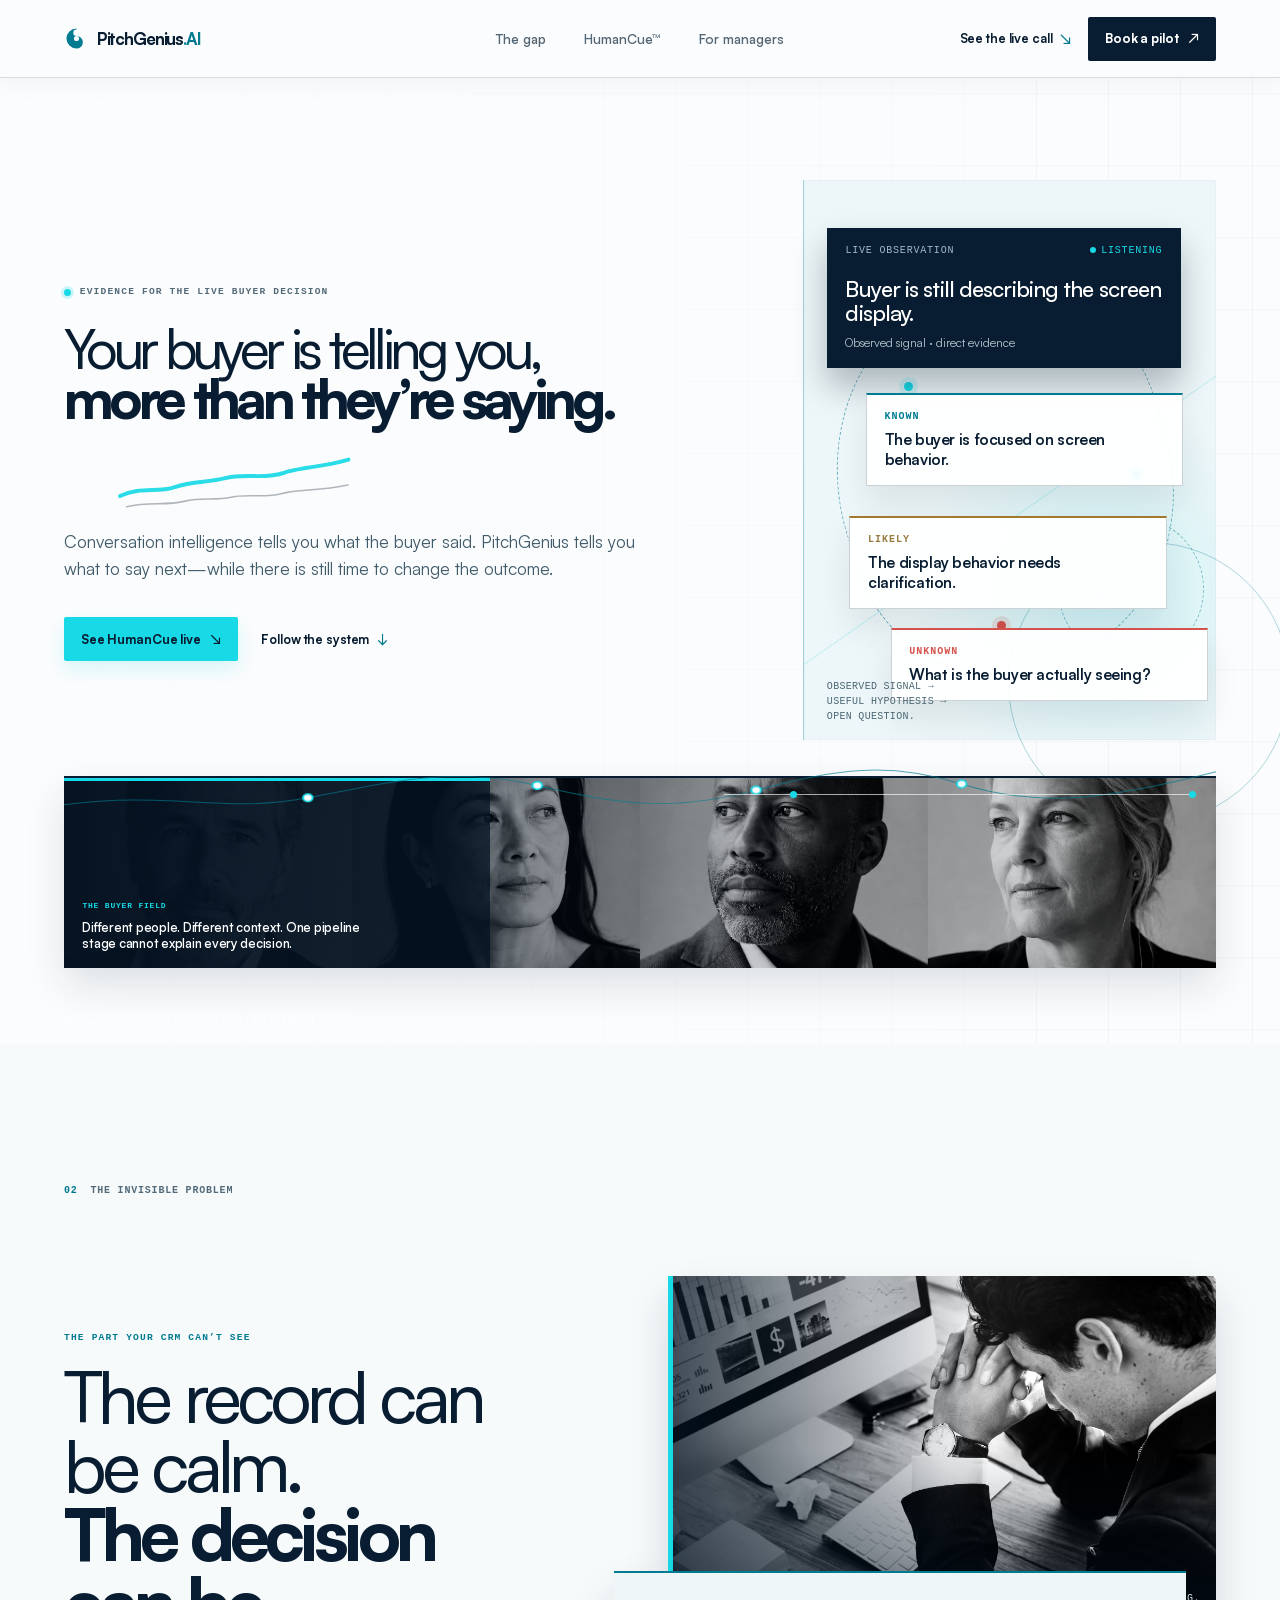
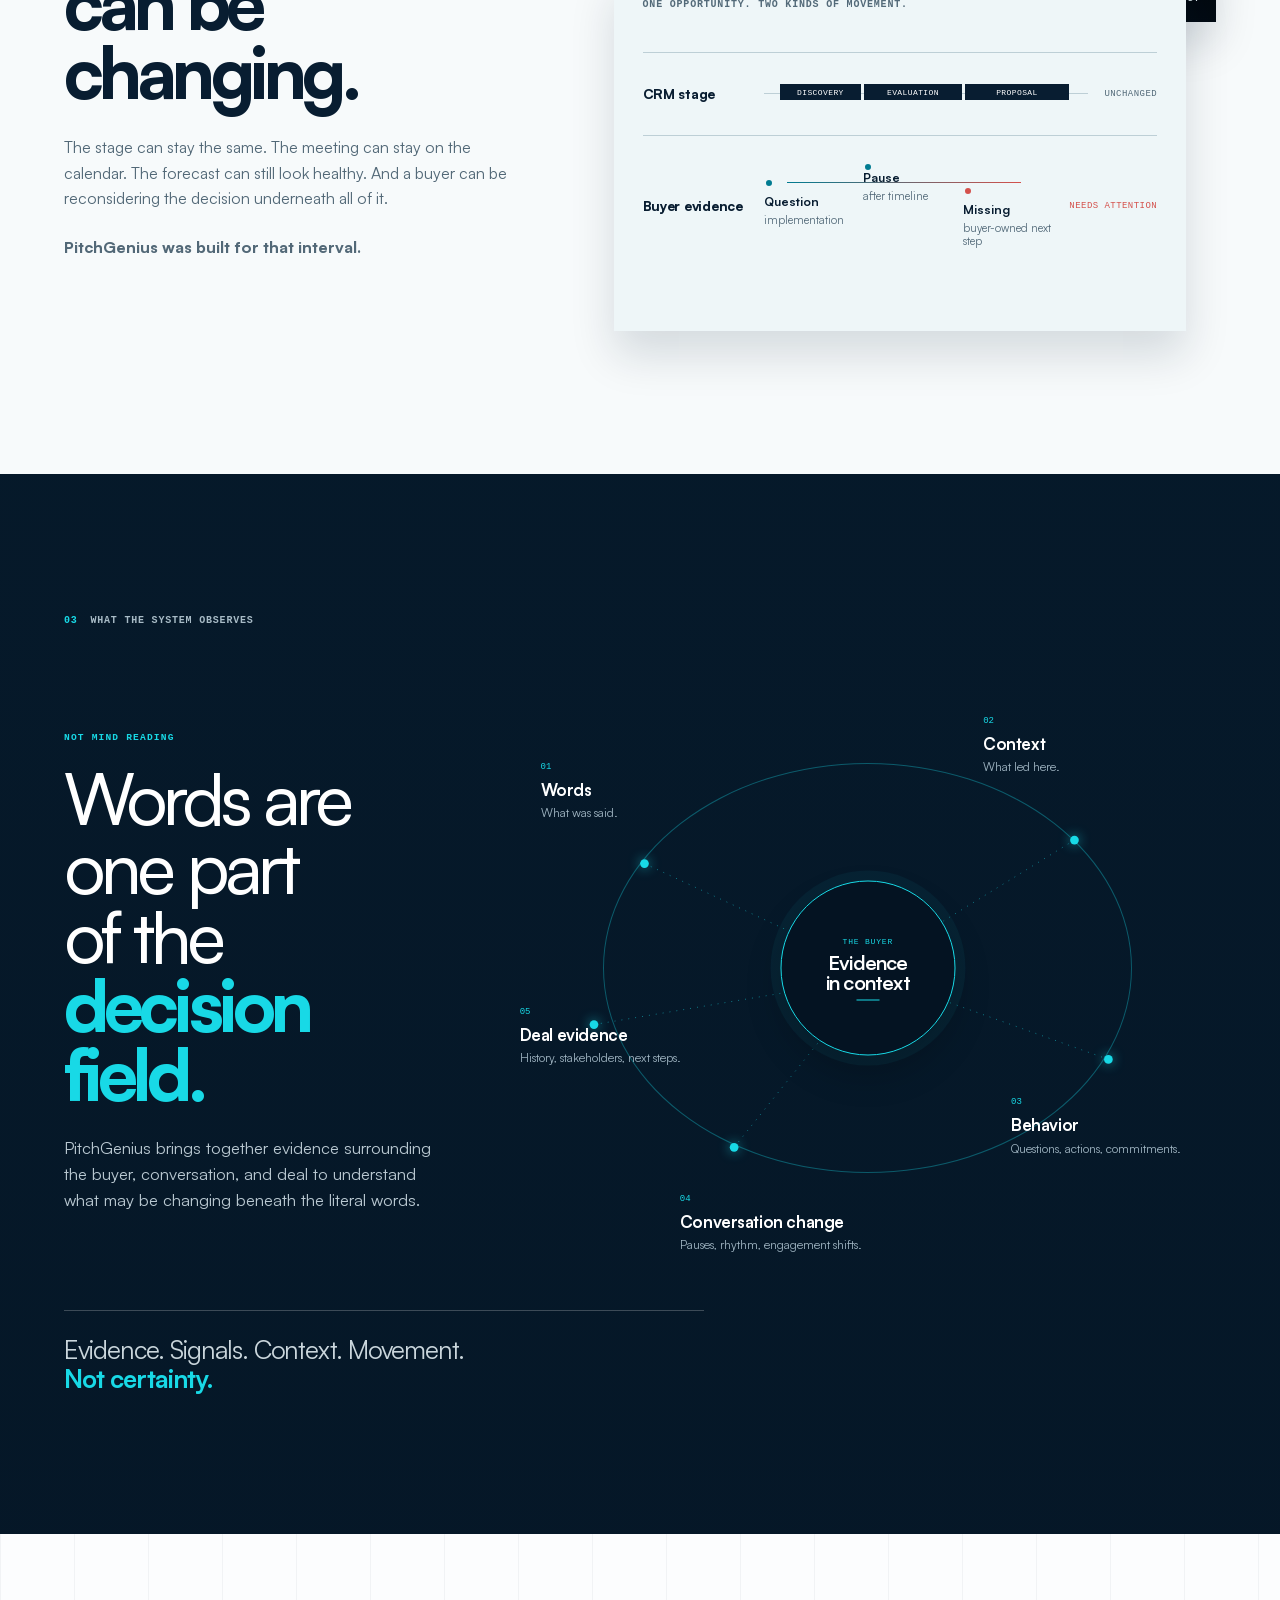
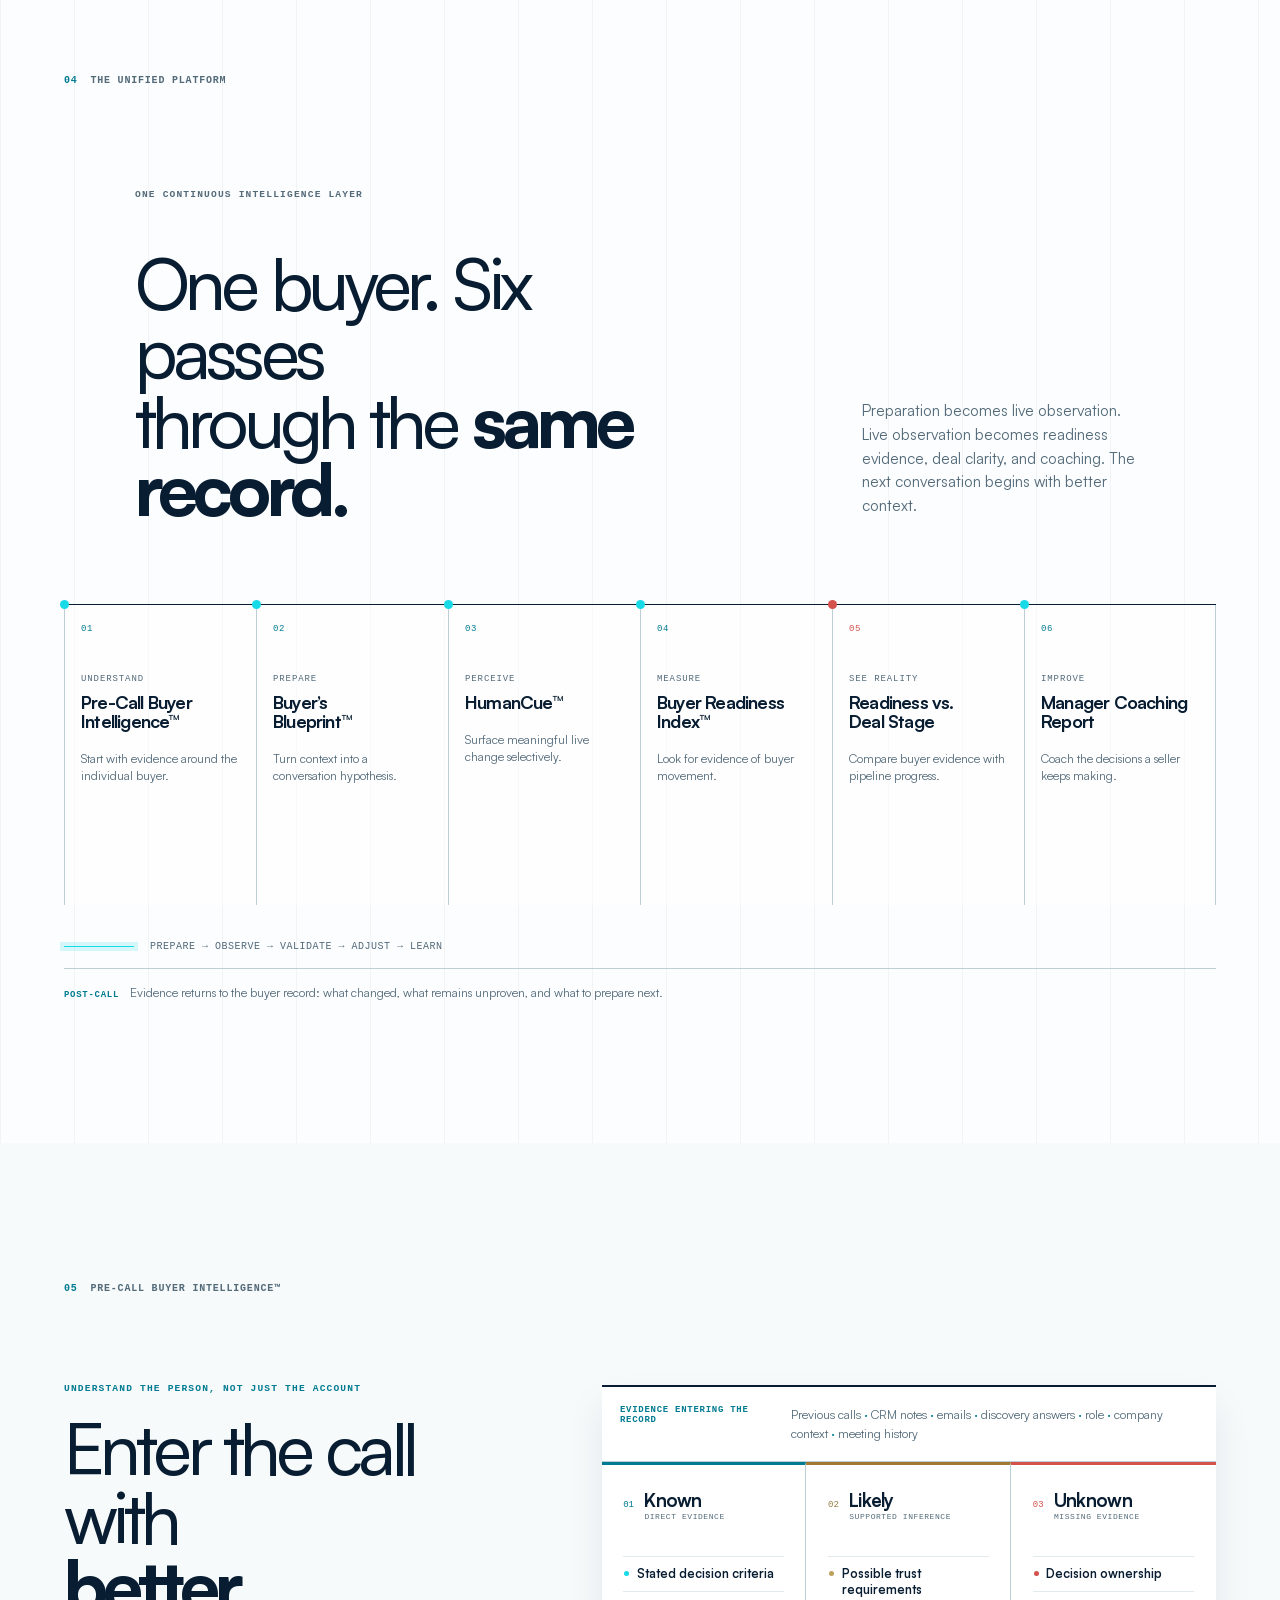
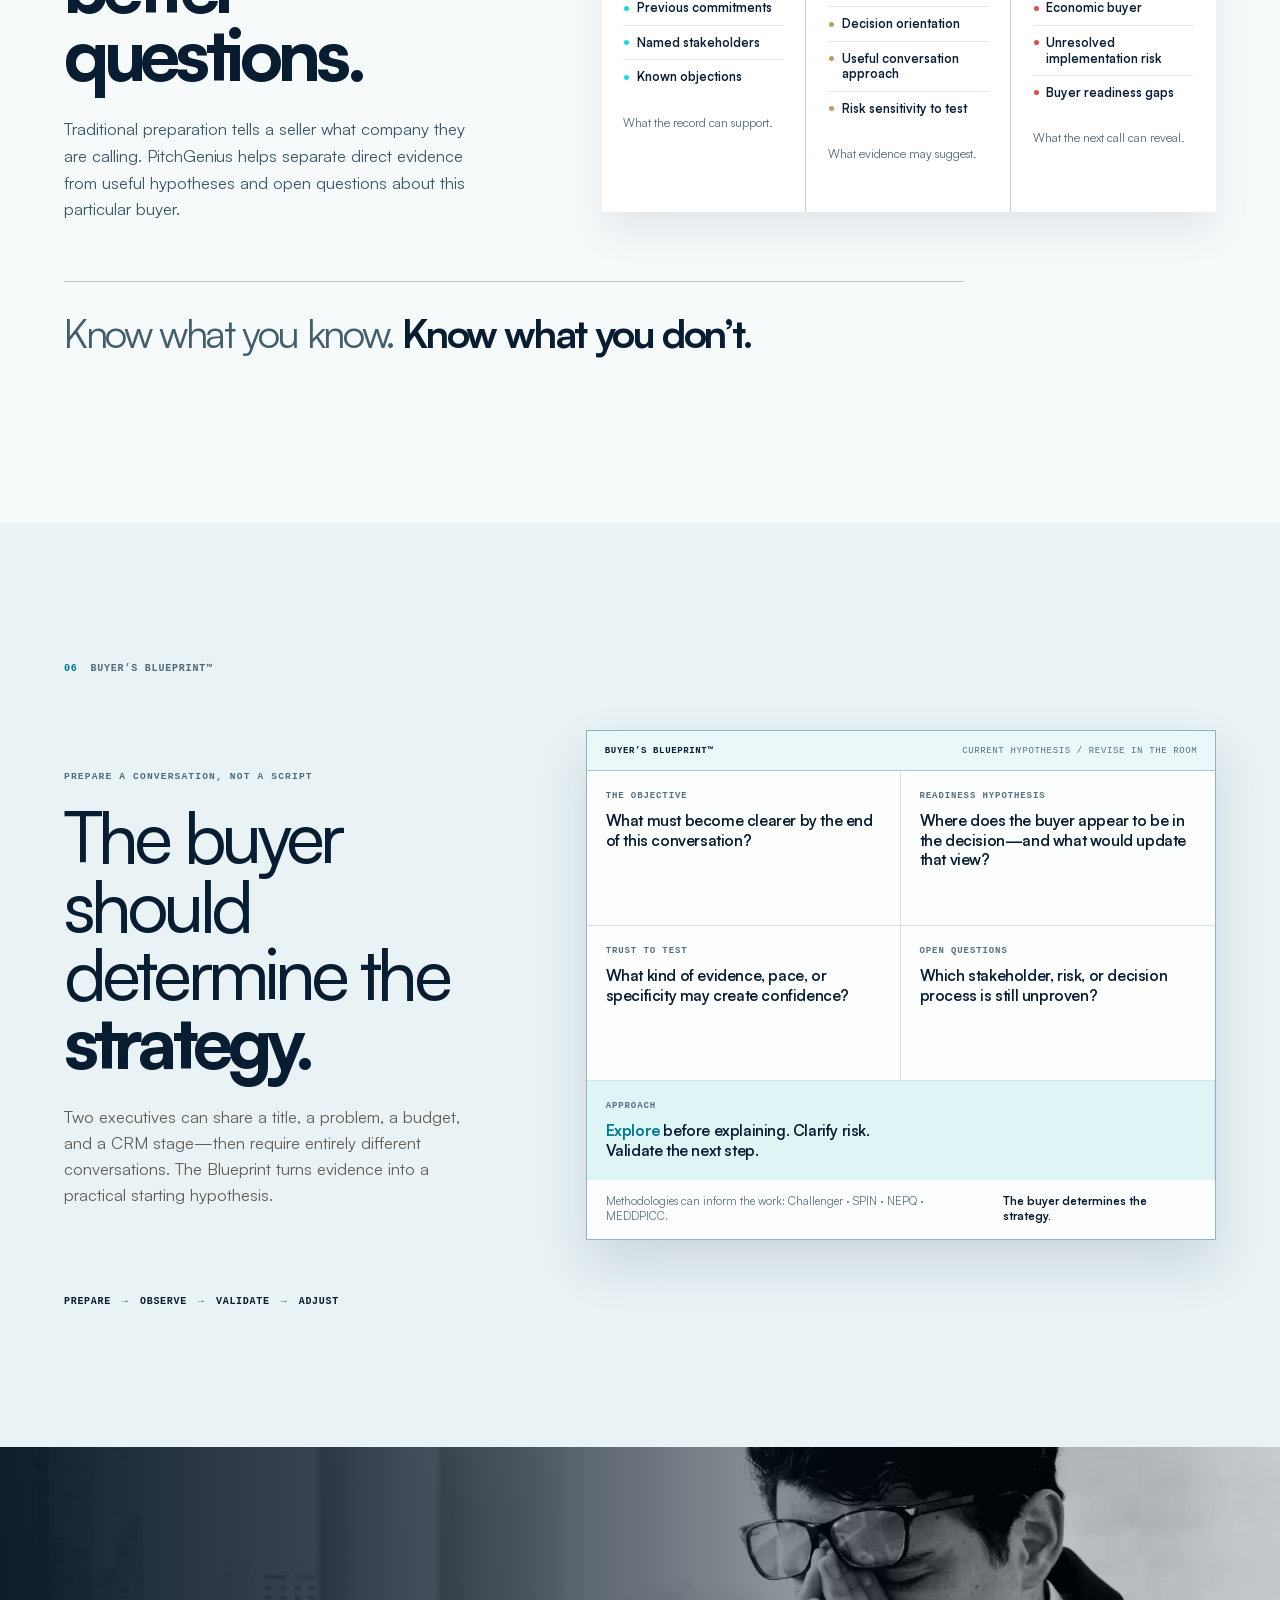
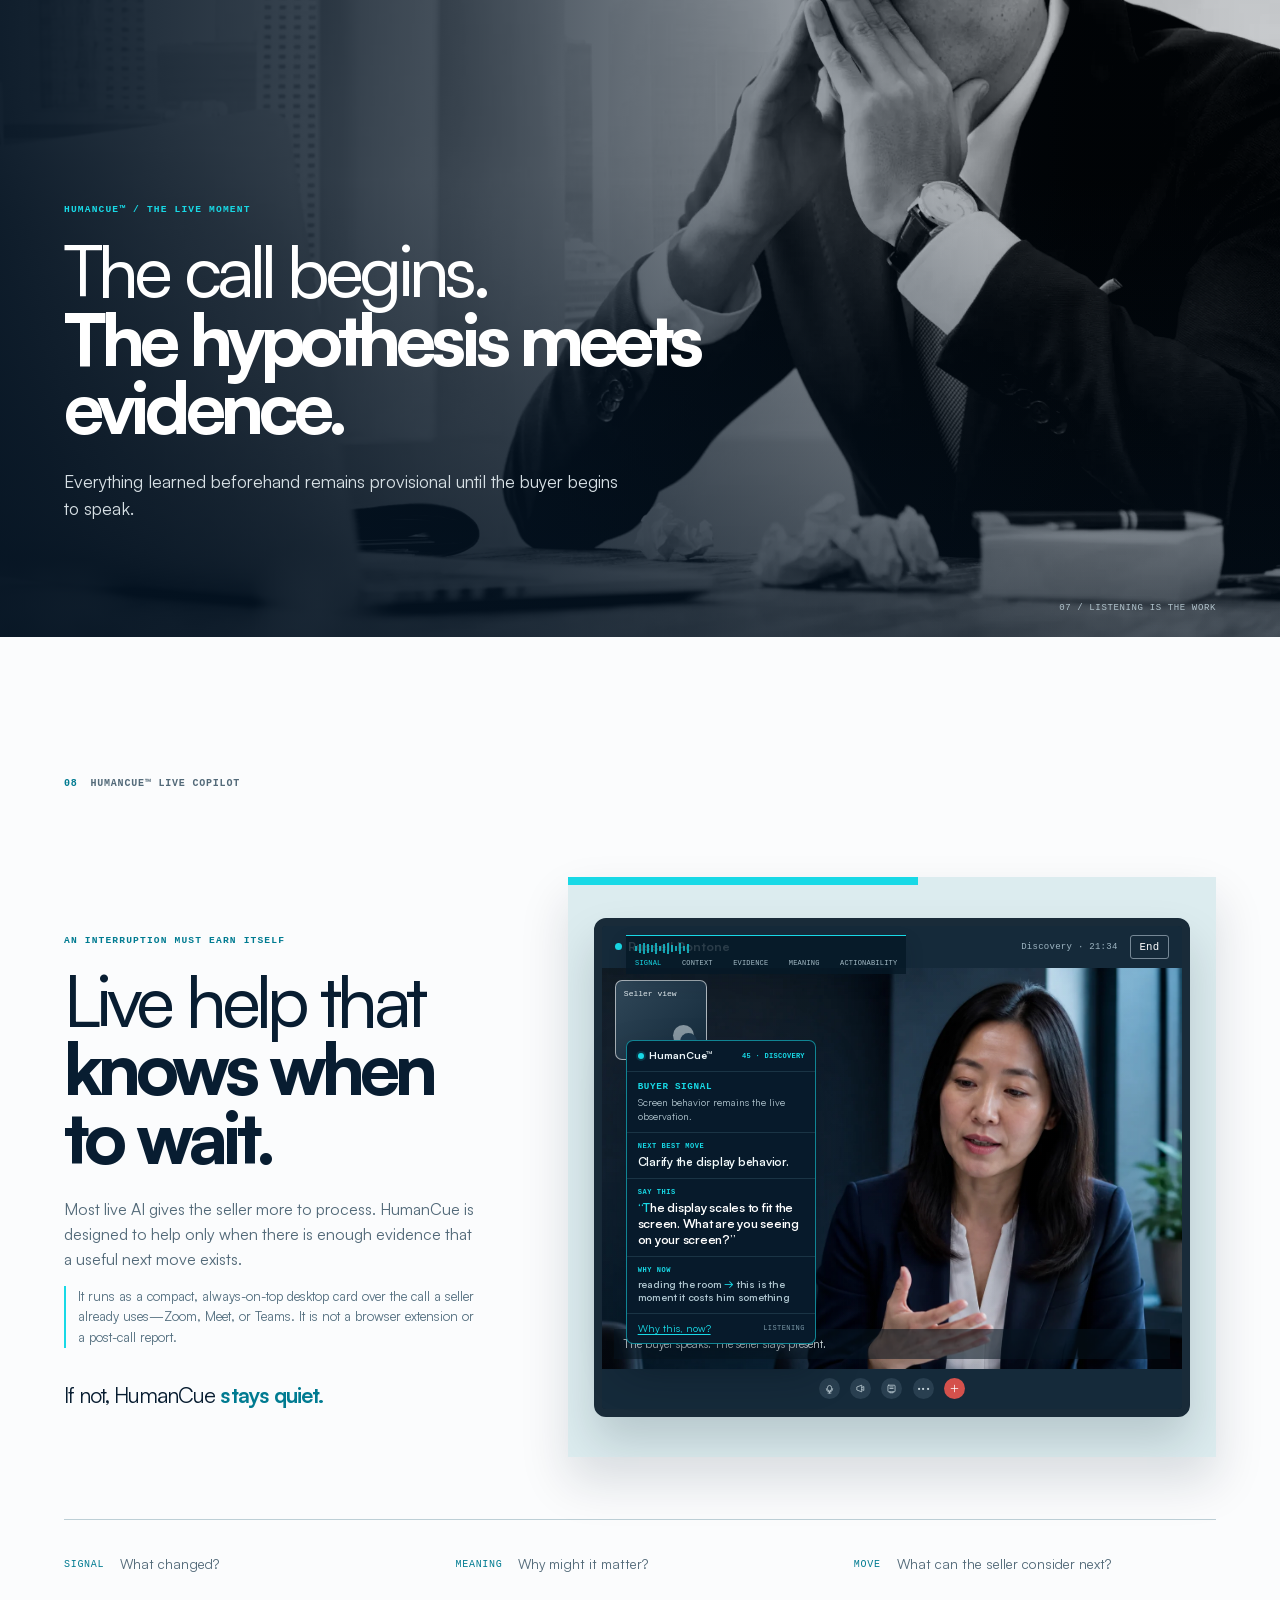
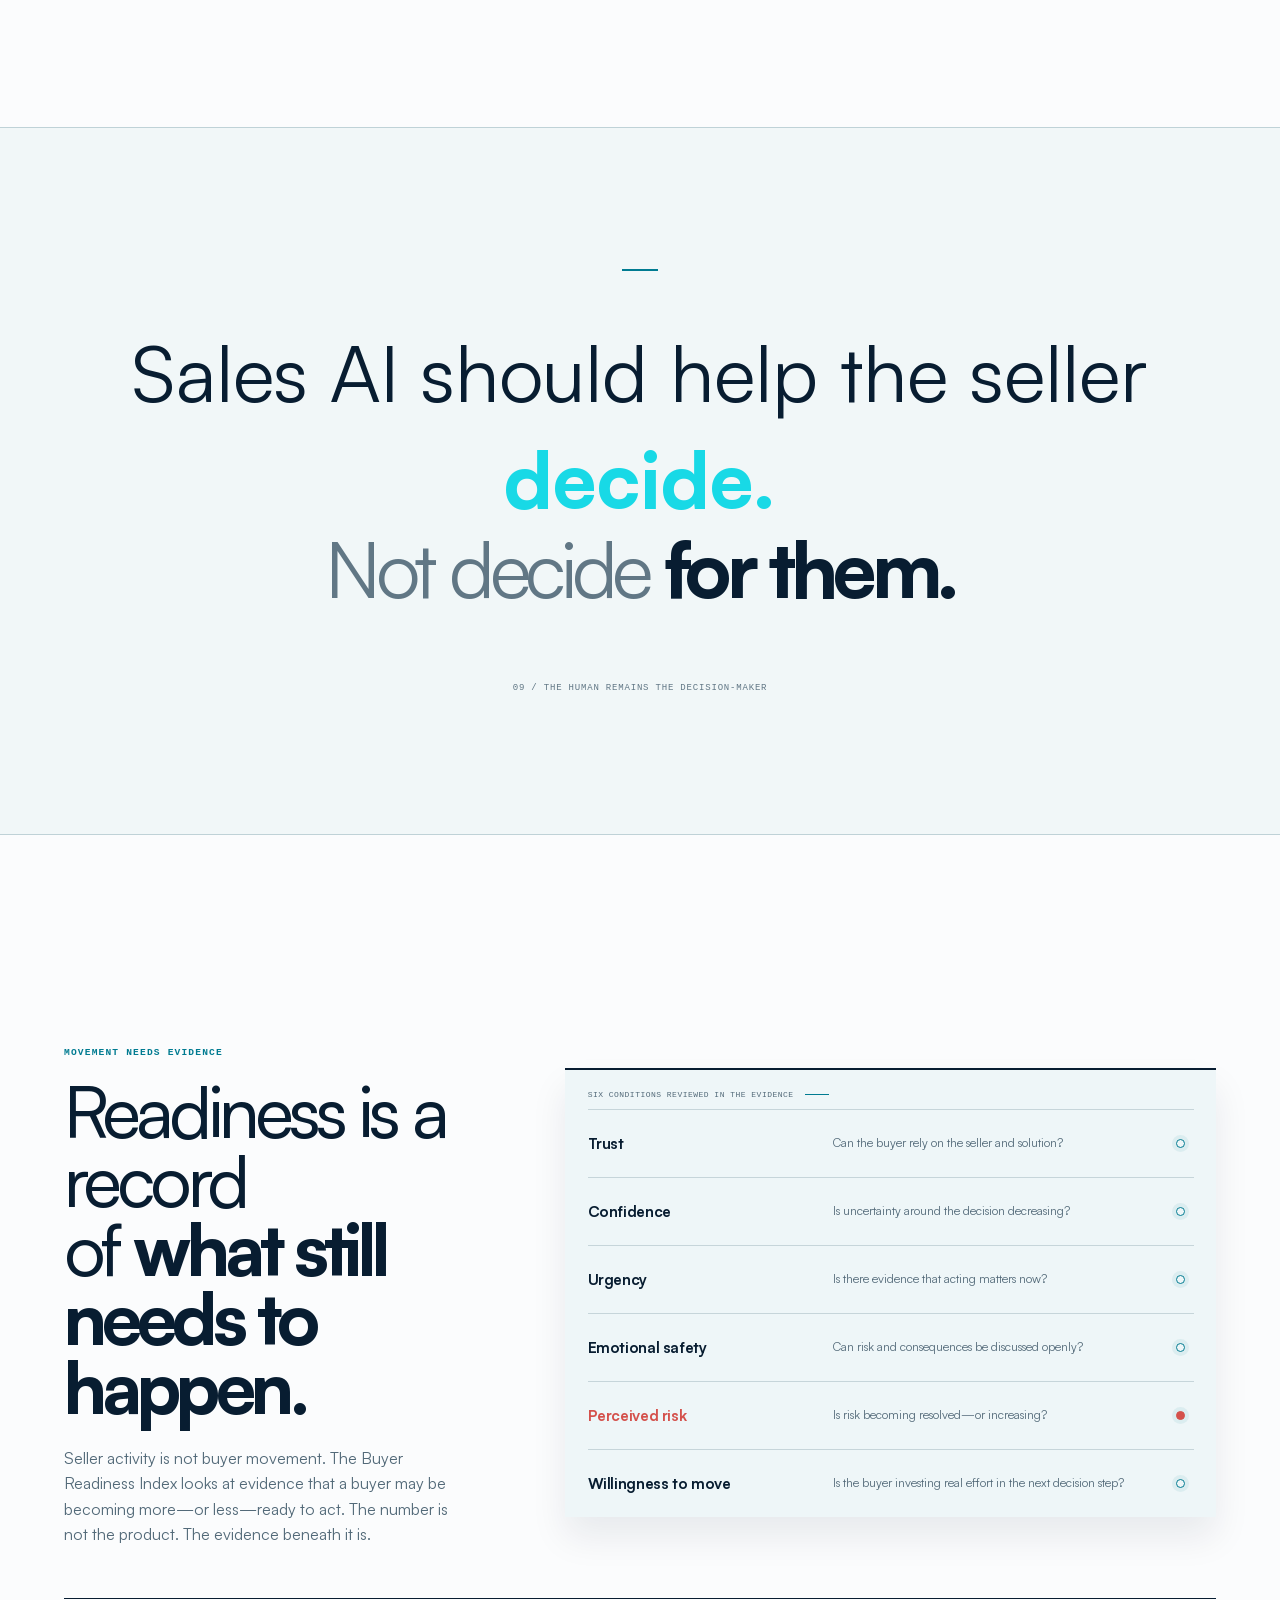
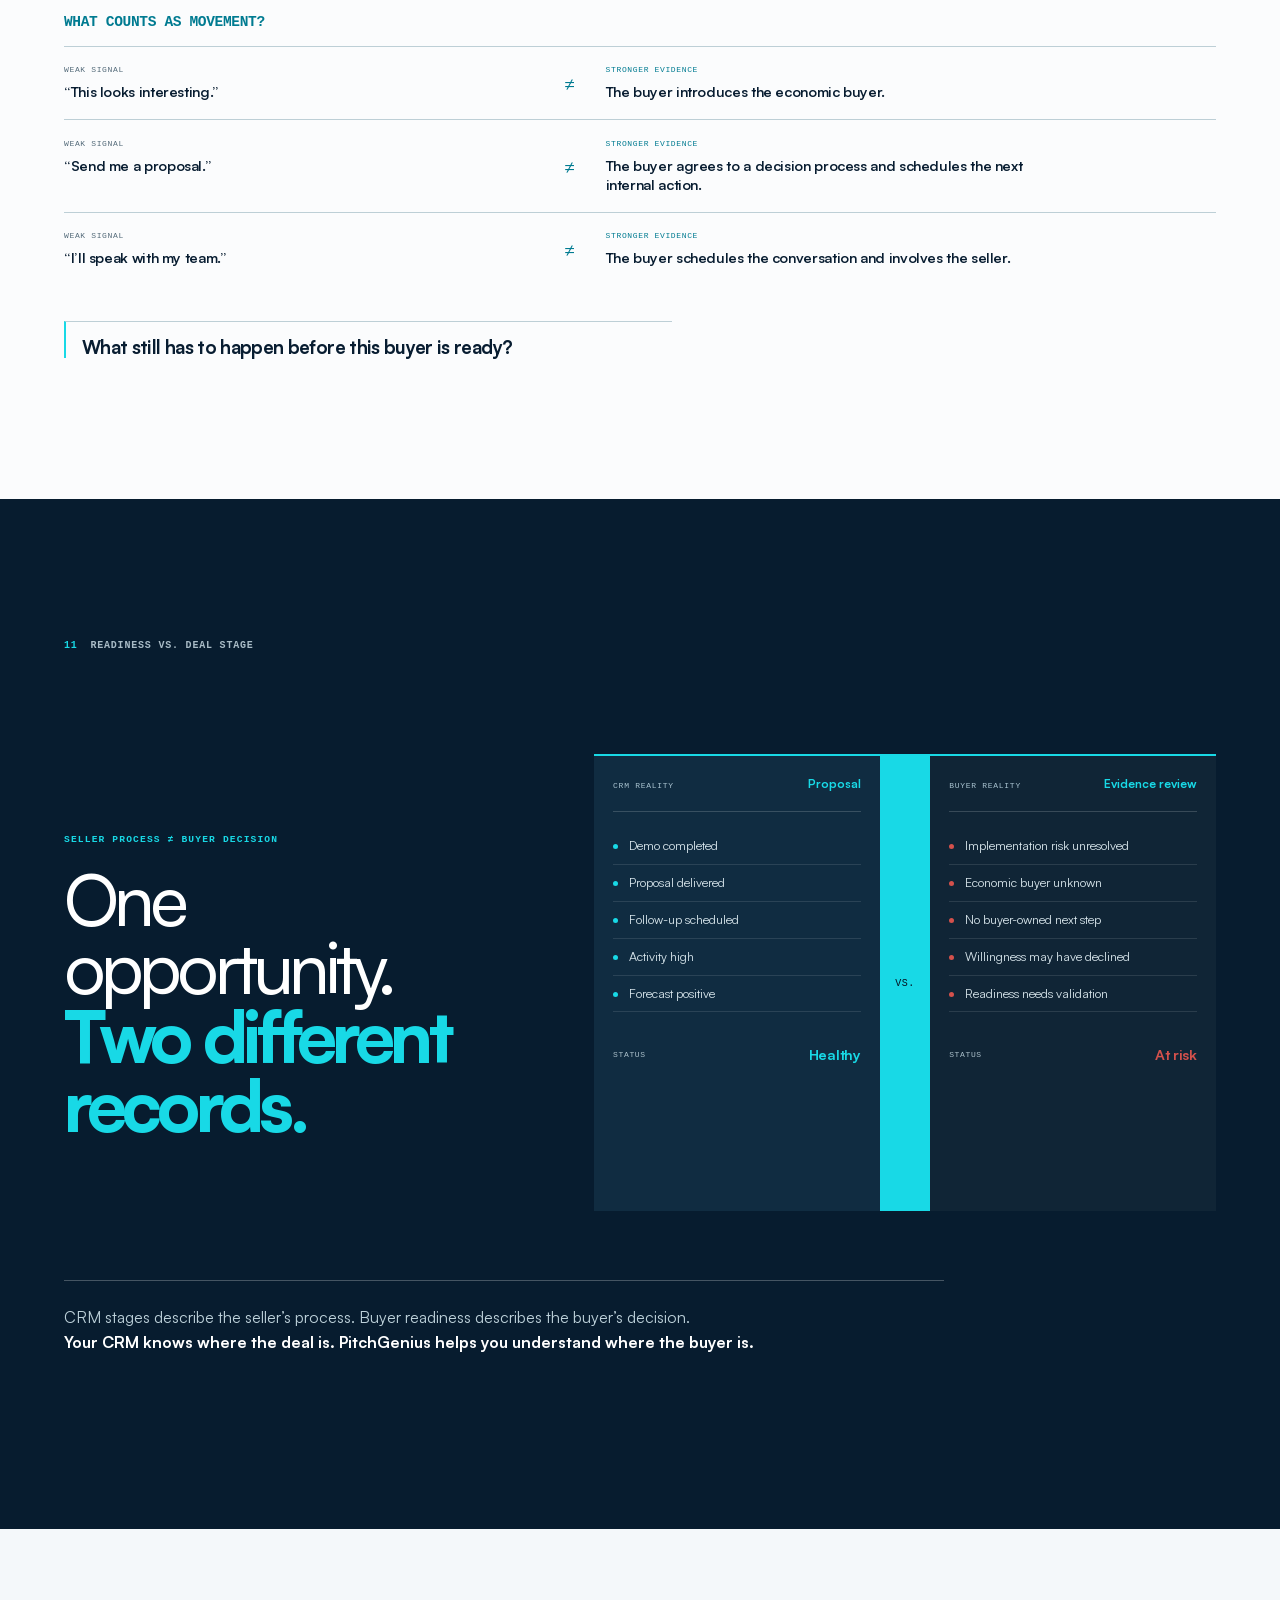
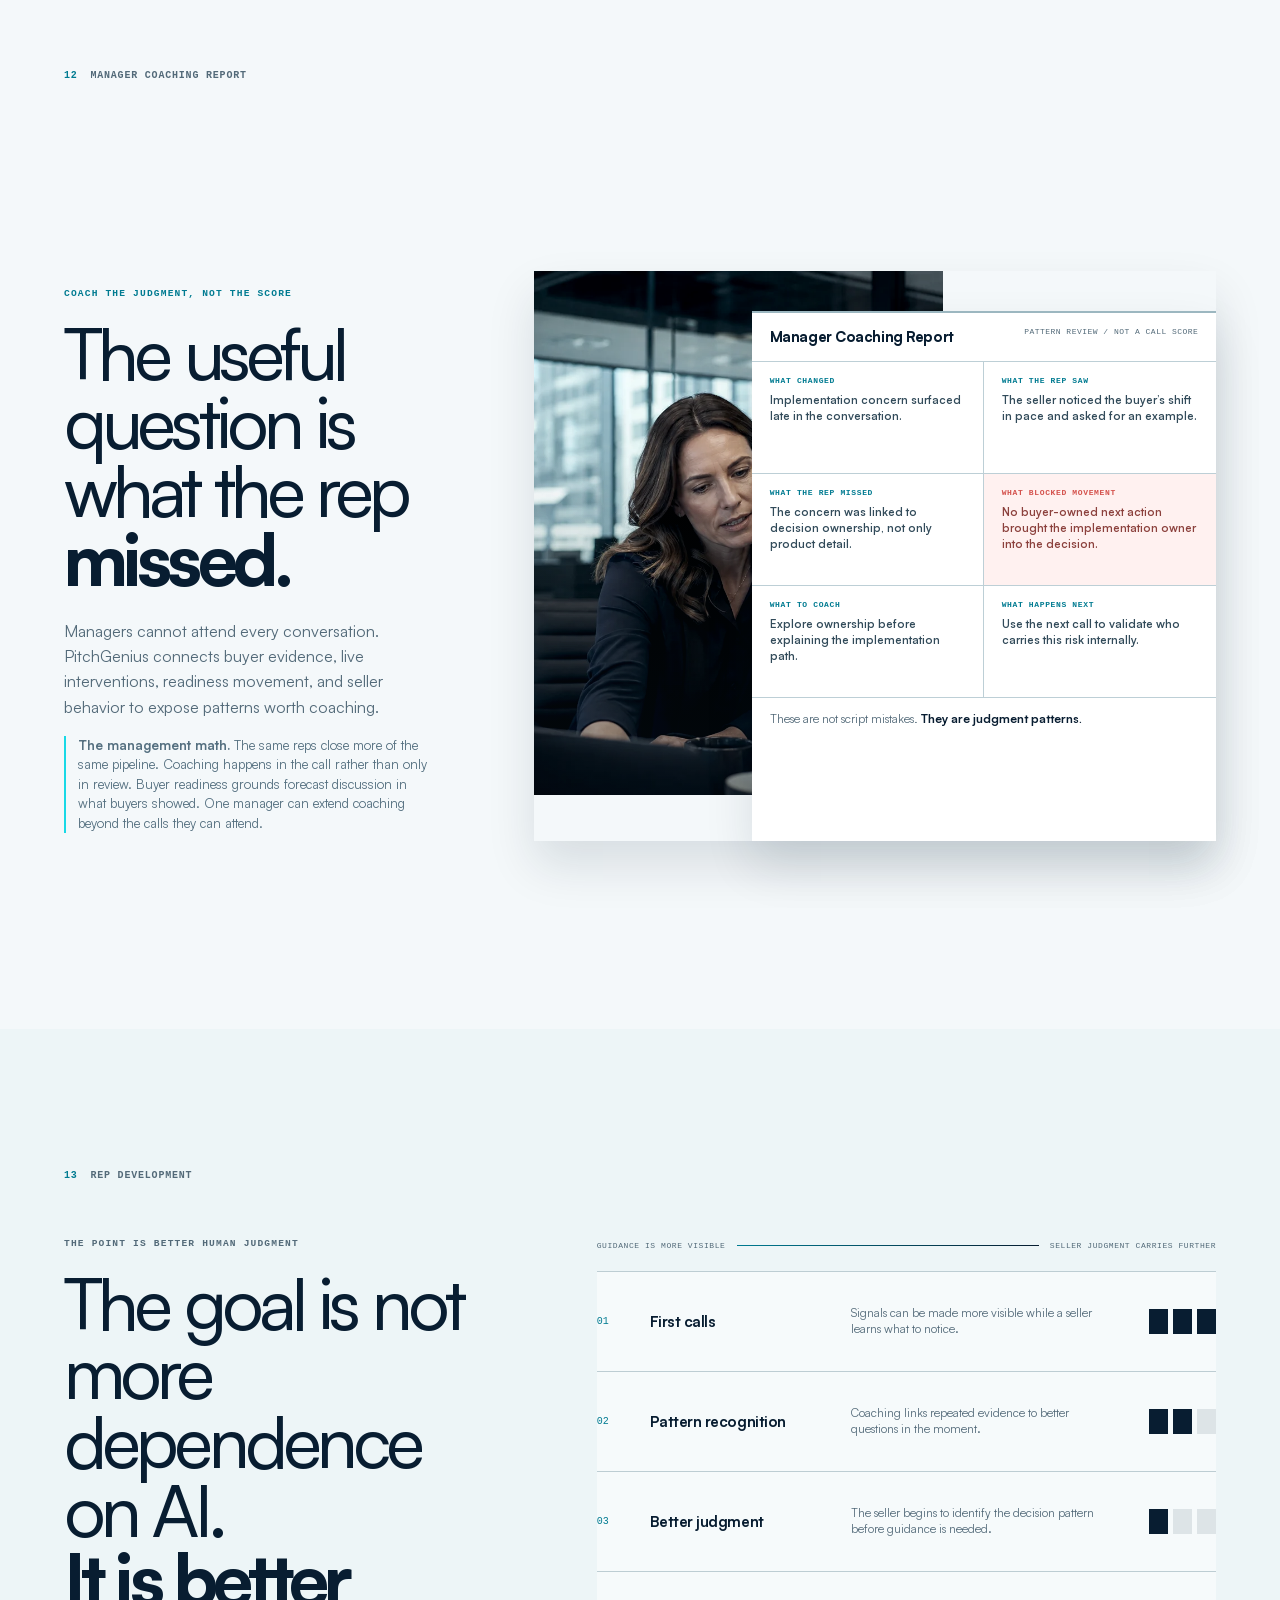
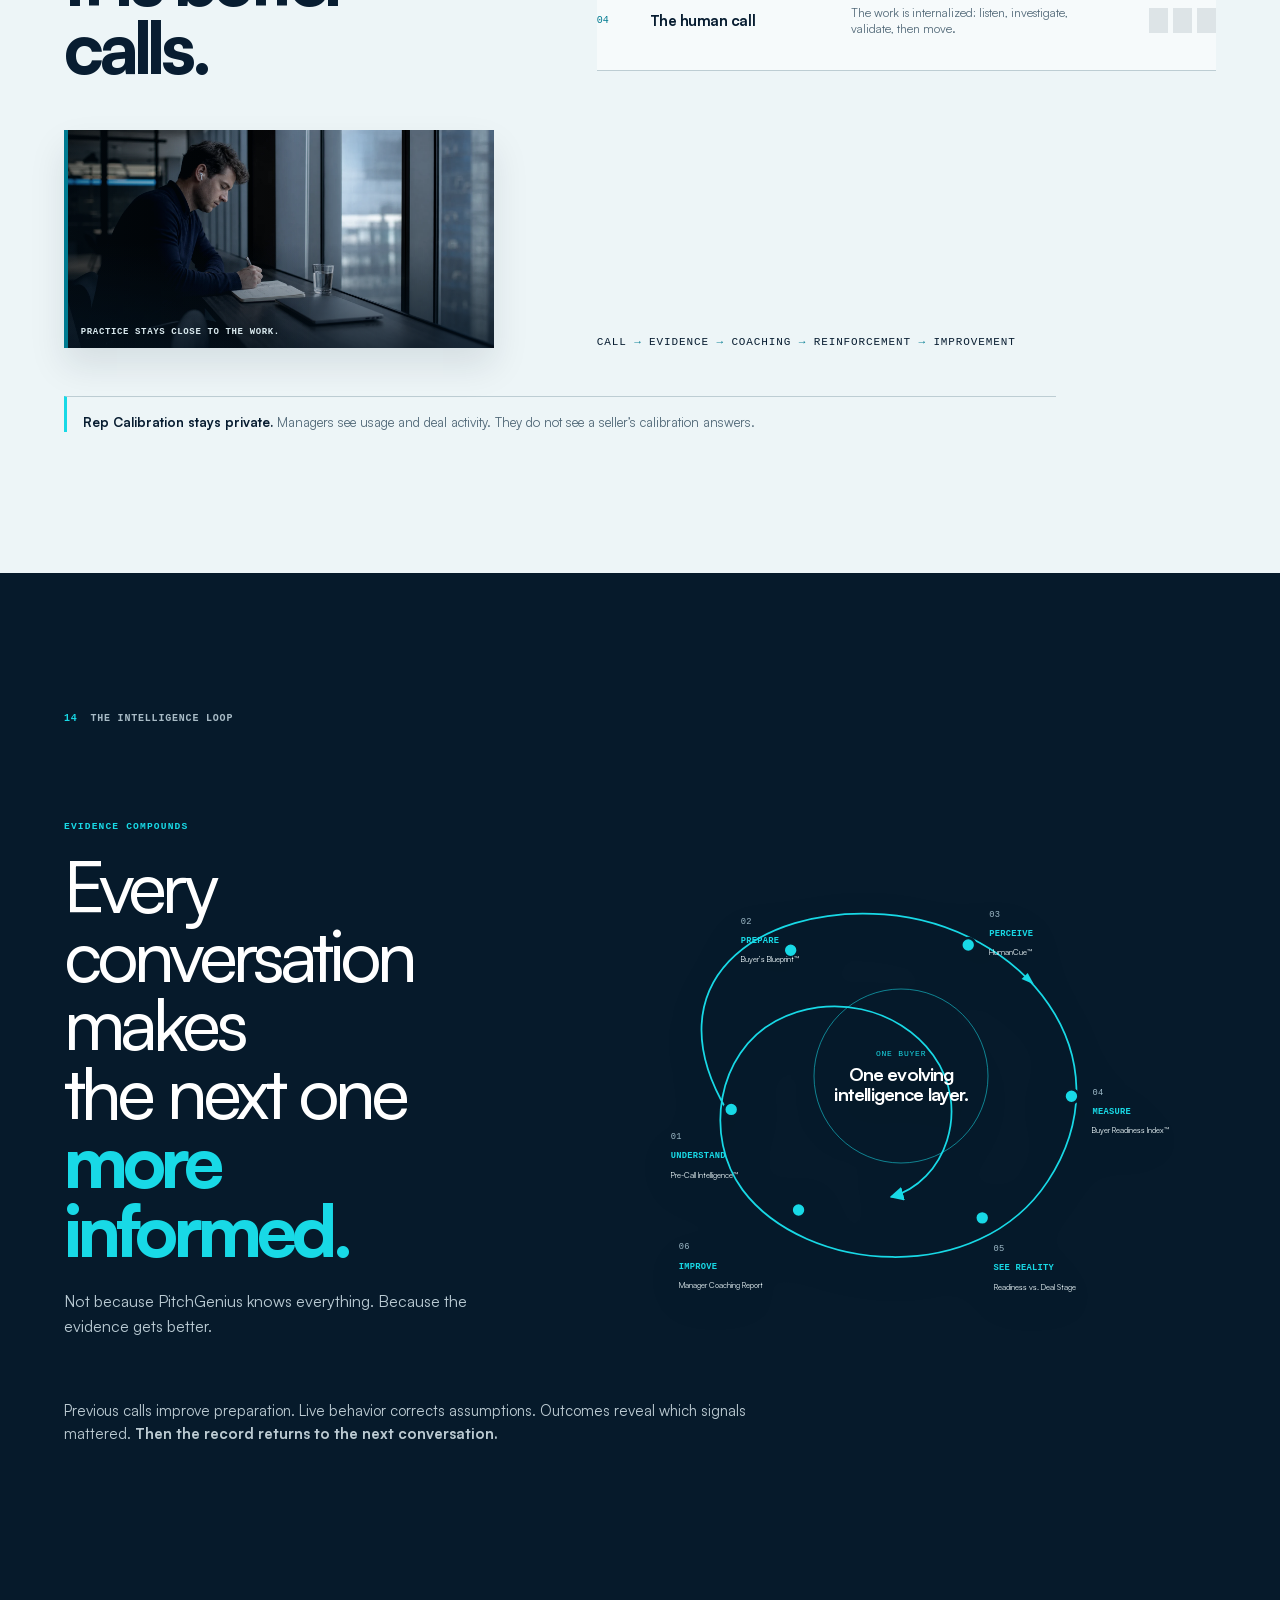
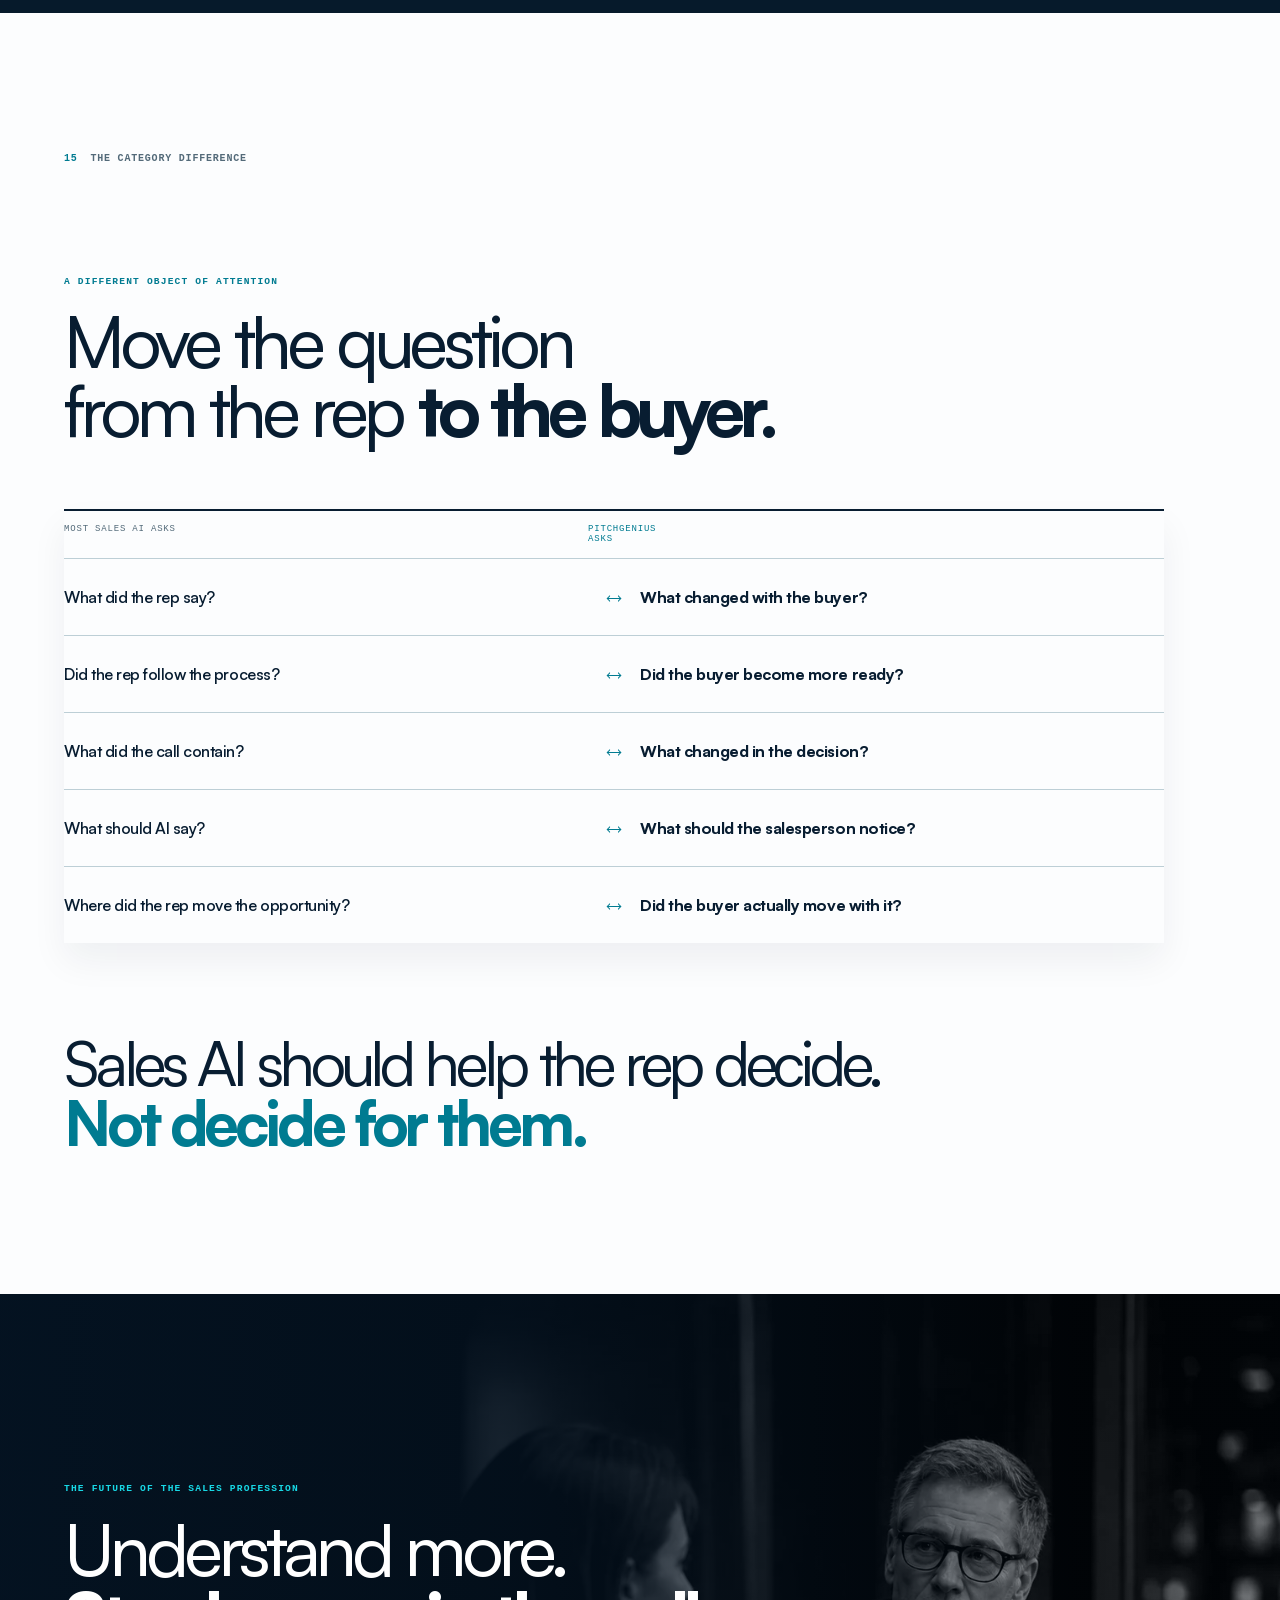
==== variant-g/site/index.html @ 5b8d9d21 "Create polished variant G from PitchGenius references" ====
<!doctype html>
<html lang="en">
<head>
  <meta charset="utf-8" />
  <meta name="viewport" content="width=device-width, initial-scale=1" />
  <meta name="description" content="PitchGenius gives sellers evidence-based guidance before, during, and after the buyer conversation." />
  <meta name="theme-color" content="#091f34" />
  <title>PitchGenius — see the decision while it is still moving</title>
  <link rel="icon" href="assets/g-mark.svg" type="image/svg+xml" />
  <link rel="stylesheet" href="styles.css" />
  <noscript><style>[data-reveal]{opacity:1!important;transform:none!important}</style></noscript>
</head>
<body>
  <a class="skip-link" href="#main">Skip to content</a>

  <header class="site-header" data-header>
    <a class="brand" href="#main" aria-label="PitchGenius home">
      <svg class="brand__mark" viewBox="0 0 36 36" aria-hidden="true"><path d="M18 3.5a14.5 14.5 0 1 0 0 29 9.1 9.1 0 1 0 0-18.2 4.6 4.6 0 1 1 0-9.2Z" fill="currentColor"/><circle cx="18" cy="18" r="3.7" fill="#f7fbfd"/></svg>
      <span>PitchGenius<span class="brand__dot">.AI</span></span>
    </a>
    <nav class="site-nav" id="site-menu" aria-label="Primary navigation" data-menu>
      <a href="#problem">The gap</a>
      <a href="#humancue">HumanCue™</a>
      <a href="#coaching">For managers</a>
    </nav>
    <div class="header-actions">
      <a class="text-action" href="#humancue">See the live call <span aria-hidden="true">↘</span></a>
      <a class="button button--dark" href="https://pitchgenius.ai">Book a pilot <span aria-hidden="true">↗</span></a>
      <button class="menu-toggle" type="button" aria-expanded="false" aria-controls="site-menu" aria-label="Open navigation" data-menu-toggle>
        <span></span><span></span>
      </button>
    </div>
  </header>

  <aside class="field-index" aria-label="PitchGenius system stages" data-index>
    <p>THE DECISION FIELD</p>
    <ol>
      <li><a href="#precall"><span>01</span> Understand</a></li>
      <li><a href="#blueprint"><span>02</span> Prepare</a></li>
      <li><a href="#humancue"><span>03</span> Perceive</a></li>
      <li><a href="#readiness"><span>04</span> Measure</a></li>
      <li><a href="#alignment"><span>05</span> See reality</a></li>
      <li><a href="#coaching"><span>06</span> Improve</a></li>
    </ol>
  </aside>

  <main id="main">
    <!-- 01 / Hero -->
    <section class="hero chapter chapter--light" id="top" data-section="hero">
      <div class="hero__copy" data-reveal>
        <p class="eyebrow"><span class="eyebrow__dot"></span> Evidence for the live buyer decision</p>
        <h1><span class="hero__line">Your buyer is telling you,</span><span class="hero__line hero__line--em">more than they’re saying.</span></h1>
        <img class="hero__ink" src="assets/g-ink.svg" width="320" height="96" alt="" aria-hidden="true" />
        <p class="hero__lede">Conversation intelligence tells you what the buyer said. PitchGenius tells you what to say next—while there is still time to change the outcome.</p>
        <div class="hero__actions">
          <a class="button button--cyan" href="#humancue">See HumanCue live <span aria-hidden="true">↘</span></a>
          <a class="text-action" href="#system">Follow the system <span aria-hidden="true">↓</span></a>
        </div>
      </div>
      <div class="hero__field" data-reveal data-hero-evidence style="--reveal-delay:.12s" aria-label="An example of buyer evidence moving from direct observation to uncertainty">
        <div class="field-card field-card--source">
          <div class="field-card__top"><span>LIVE OBSERVATION</span><span class="live-dot">Listening</span></div>
          <p class="field-card__quote">Buyer is still describing the screen display.</p>
          <p class="field-card__speaker">Observed signal · direct evidence</p>
        </div>
        <div class="field-path" aria-hidden="true">
          <span class="field-path__line"></span><i></i><i></i><i></i>
        </div>
        <div class="field-card field-card--known">
          <span class="field-state">Known</span>
          <p>The buyer is focused on screen behavior.</p>
        </div>
        <div class="field-card field-card--likely">
          <span class="field-state">Likely</span>
          <p>The display behavior needs clarification.</p>
        </div>
        <div class="field-card field-card--unknown">
          <span class="field-state">Unknown</span>
          <p>What is the buyer actually seeing?</p>
        </div>
        <p class="hero__field-caption">Observed signal → useful hypothesis → open question.</p>
      </div>
      <figure class="hero__buyers" data-reveal style="--reveal-delay:.18s">
        <img src="assets/f-buyer-field.webp" width="2172" height="724" alt="Four thoughtful executive buyers in black-and-white portraits" />
        <figcaption><span>THE BUYER FIELD</span><p>Different people. Different context. One pipeline stage cannot explain every decision.</p></figcaption>
        <i class="hero__buyers-signal" aria-hidden="true"></i>
      </figure>
      <svg class="hero__trace" viewBox="0 0 1200 120" preserveAspectRatio="none" aria-hidden="true"><path pathLength="1" d="M0 74C112 56 166 86 254 65s150-42 239-16 143 34 228 6 137-38 214-8 143 23 265-16"/><circle cx="254" cy="65" r="5"/><circle cx="493" cy="49" r="5"/><circle cx="721" cy="55" r="5"/><circle cx="935" cy="47" r="5"/></svg>
      <p class="hero__chapter">01 / The buyer is the missing intelligence layer</p>
    </section>

    <!-- 02 / Invisible problem -->
    <section class="problem chapter" id="problem" data-section="problem">
      <div class="chapter-label" data-reveal><span>02</span><p>The invisible problem</p></div>
      <div class="problem__statement" data-reveal>
        <p class="eyebrow eyebrow--cyan">THE PART YOUR CRM CAN’T SEE</p>
        <h2>The record can be calm.<br><em>The decision can be changing.</em></h2>
        <p>The stage can stay the same. The meeting can stay on the calendar. The forecast can still look healthy. And a buyer can be reconsidering the decision underneath all of it.</p>
        <p class="problem__close">PitchGenius was built for that interval.</p>
      </div>
      <div class="problem__visual" data-reveal style="--reveal-delay:.12s">
        <figure class="problem__scene">
          <img src="assets/g-review-desk.webp" width="2000" height="1275" loading="eager" decoding="async" fetchpriority="high" alt="A seller weighing evidence at a desk beside a live screen" />
          <figcaption><span>THE SELLER CAN SEE ACTIVITY.</span><span>The buyer may already be reconsidering.</span></figcaption>
        </figure>
        <figure class="movement-map" aria-labelledby="movement-map-caption">
          <figcaption id="movement-map-caption">One opportunity. Two kinds of movement.</figcaption>
          <div class="movement-map__row movement-map__row--crm">
            <span class="movement-map__name">CRM stage</span>
            <div class="movement-map__track"><b style="--start:5%;--width:25%">Discovery</b><b style="--start:31%;--width:30%">Evaluation</b><b style="--start:62%;--width:32%">Proposal</b></div>
            <span class="movement-map__note">unchanged</span>
          </div>
          <div class="movement-map__row movement-map__row--buyer">
            <span class="movement-map__name">Buyer evidence</span>
            <div class="movement-map__signal">
              <span class="signal-point signal-point--one"><i></i><b>Question</b><em>implementation</em></span>
              <span class="signal-point signal-point--two"><i></i><b>Pause</b><em>after timeline</em></span>
              <span class="signal-point signal-point--three"><i></i><b>Missing</b><em>buyer-owned next step</em></span>
            </div>
            <span class="movement-map__note movement-map__note--risk">needs attention</span>
          </div>
        </figure>
      </div>
    </section>

    <!-- 03 / Evidence -->
    <section class="evidence chapter chapter--dark" id="evidence" data-section="evidence">
      <div class="chapter-label chapter-label--light" data-reveal><span>03</span><p>What the system observes</p></div>
      <div class="evidence__intro" data-reveal>
        <p class="eyebrow eyebrow--cyan">NOT MIND READING</p>
        <h2>Words are one part<br>of the <em>decision field.</em></h2>
        <p>PitchGenius brings together evidence surrounding the buyer, conversation, and deal to understand what may be changing beneath the literal words.</p>
      </div>
      <div class="evidence-orbit" data-reveal style="--reveal-delay:.12s" aria-label="Evidence sources surrounding the buyer">
        <div class="evidence-orbit__core"><span>THE BUYER</span><b>Evidence<br>in context</b><i></i></div>
        <article class="orbit-tag orbit-tag--words"><span>01</span><strong>Words</strong><p>What was said.</p></article>
        <article class="orbit-tag orbit-tag--context"><span>02</span><strong>Context</strong><p>What led here.</p></article>
        <article class="orbit-tag orbit-tag--behavior"><span>03</span><strong>Behavior</strong><p>Questions, actions, commitments.</p></article>
        <article class="orbit-tag orbit-tag--change"><span>04</span><strong>Conversation change</strong><p>Pauses, rhythm, engagement shifts.</p></article>
        <article class="orbit-tag orbit-tag--deal"><span>05</span><strong>Deal evidence</strong><p>History, stakeholders, next steps.</p></article>
        <svg class="evidence-orbit__lines" viewBox="0 0 800 530" aria-hidden="true"><path d="M143 145 387 259M637 118 425 249M676 370 427 281M246 471 389 293M85 330 360 284"/><circle cx="143" cy="145" r="5"/><circle cx="637" cy="118" r="5"/><circle cx="676" cy="370" r="5"/><circle cx="246" cy="471" r="5"/><circle cx="85" cy="330" r="5"/></svg>
      </div>
      <p class="evidence__closing" data-reveal>Evidence. Signals. Context. Movement.<br><strong>Not certainty.</strong></p>
    </section>

    <!-- 04 / System -->
    <section class="system chapter chapter--light" id="system" data-section="system">
      <div class="chapter-label" data-reveal><span>04</span><p>The unified platform</p></div>
      <div class="system__heading" data-reveal>
        <p class="eyebrow">ONE CONTINUOUS INTELLIGENCE LAYER</p>
        <h2>One buyer. Six passes<br>through the <em>same record.</em></h2>
        <p>Preparation becomes live observation. Live observation becomes readiness evidence, deal clarity, and coaching. The next conversation begins with better context.</p>
      </div>
      <ol class="system-flow" aria-label="The PitchGenius intelligence loop">
        <li data-reveal><span class="system-flow__number">01</span><div><small>UNDERSTAND</small><strong>Pre-Call Buyer<br>Intelligence™</strong><p>Start with evidence around the individual buyer.</p></div></li>
        <li data-reveal style="--reveal-delay:.04s"><span class="system-flow__number">02</span><div><small>PREPARE</small><strong>Buyer’s<br>Blueprint™</strong><p>Turn context into a conversation hypothesis.</p></div></li>
        <li data-reveal style="--reveal-delay:.08s"><span class="system-flow__number">03</span><div><small>PERCEIVE</small><strong>HumanCue™</strong><p>Surface meaningful live change selectively.</p></div></li>
        <li data-reveal style="--reveal-delay:.12s"><span class="system-flow__number">04</span><div><small>MEASURE</small><strong>Buyer Readiness<br>Index™</strong><p>Look for evidence of buyer movement.</p></div></li>
        <li data-reveal style="--reveal-delay:.16s"><span class="system-flow__number">05</span><div><small>SEE REALITY</small><strong>Readiness vs.<br>Deal Stage</strong><p>Compare buyer evidence with pipeline progress.</p></div></li>
        <li data-reveal style="--reveal-delay:.2s"><span class="system-flow__number">06</span><div><small>IMPROVE</small><strong>Manager Coaching<br>Report</strong><p>Coach the decisions a seller keeps making.</p></div></li>
      </ol>
      <p class="system__loop-line" data-reveal><span></span> Prepare → Observe → Validate → Adjust → Learn</p>
      <p class="system__postcall" data-reveal style="--reveal-delay:.08s"><span>Post-call</span> Evidence returns to the buyer record: what changed, what remains unproven, and what to prepare next.</p>
    </section>

    <!-- 05 / Pre-call -->
    <section class="precall chapter" id="precall" data-section="precall">
      <div class="chapter-label" data-reveal><span>05</span><p>Pre-Call Buyer Intelligence™</p></div>
      <div class="precall__intro" data-reveal>
        <p class="eyebrow eyebrow--cyan">UNDERSTAND THE PERSON, NOT JUST THE ACCOUNT</p>
        <h2>Enter the call with<br><em>better questions.</em></h2>
        <p>Traditional preparation tells a seller what company they are calling. PitchGenius helps separate direct evidence from useful hypotheses and open questions about this particular buyer.</p>
      </div>
      <div class="evidence-ledger" data-reveal style="--reveal-delay:.08s">
        <div class="evidence-ledger__sources"><span>Evidence entering the record</span><p>Previous calls <i>·</i> CRM notes <i>·</i> emails <i>·</i> discovery answers <i>·</i> role <i>·</i> company context <i>·</i> meeting history</p></div>
        <div class="evidence-ledger__states">
          <article class="ledger-state ledger-state--known"><header><span>01</span><h3>Known</h3><small>direct evidence</small></header><ul><li>Stated decision criteria</li><li>Previous commitments</li><li>Named stakeholders</li><li>Known objections</li></ul><p>What the record can support.</p></article>
          <article class="ledger-state ledger-state--likely"><header><span>02</span><h3>Likely</h3><small>supported inference</small></header><ul><li>Possible trust requirements</li><li>Decision orientation</li><li>Useful conversation approach</li><li>Risk sensitivity to test</li></ul><p>What evidence may suggest.</p></article>
          <article class="ledger-state ledger-state--unknown"><header><span>03</span><h3>Unknown</h3><small>missing evidence</small></header><ul><li>Decision ownership</li><li>Economic buyer</li><li>Unresolved implementation risk</li><li>Buyer readiness gaps</li></ul><p>What the next call can reveal.</p></article>
        </div>
      </div>
      <p class="precall__close" data-reveal>Know what you know. <strong>Know what you don’t.</strong></p>
    </section>

    <!-- 06 / Buyer Blueprint -->
    <section class="blueprint chapter chapter--warm" id="blueprint" data-section="blueprint">
      <div class="chapter-label" data-reveal><span>06</span><p>Buyer’s Blueprint™</p></div>
      <div class="blueprint__heading" data-reveal>
        <p class="eyebrow">PREPARE A CONVERSATION, NOT A SCRIPT</p>
        <h2>The buyer should<br>determine the <em>strategy.</em></h2>
        <p>Two executives can share a title, a problem, a budget, and a CRM stage—then require entirely different conversations. The Blueprint turns evidence into a practical starting hypothesis.</p>
      </div>
      <article class="blueprint-sheet" data-reveal style="--reveal-delay:.1s" aria-label="Example buyer blueprint">
        <header class="blueprint-sheet__head"><span>BUYER’S BLUEPRINT™</span><span>Current hypothesis / revise in the room</span></header>
        <div class="blueprint-sheet__grid">
          <section><h3>The objective</h3><p>What must become clearer by the end of this conversation?</p></section>
          <section><h3>Readiness hypothesis</h3><p>Where does the buyer appear to be in the decision—and what would update that view?</p></section>
          <section><h3>Trust to test</h3><p>What kind of evidence, pace, or specificity may create confidence?</p></section>
          <section><h3>Open questions</h3><p>Which stakeholder, risk, or decision process is still unproven?</p></section>
          <section class="blueprint-sheet__approach"><h3>Approach</h3><p><b>Explore</b> before explaining. Clarify risk. Validate the next step.</p></section>
        </div>
        <footer><span>Methodologies can inform the work: Challenger · SPIN · NEPQ · MEDDPICC.</span><span>The buyer determines the strategy.</span></footer>
      </article>
      <p class="blueprint__cycle" data-reveal><b>Prepare</b><span>→</span><b>Observe</b><span>→</span><b>Validate</b><span>→</span><b>Adjust</b></p>
    </section>

    <!-- 07 / HumanCue transition -->
    <section class="cue-transition chapter chapter--photo" id="cue-transition" data-section="cue-transition">
      <img src="assets/g-listening-context.webp" width="2000" height="1335" loading="eager" decoding="async" alt="A seller listening closely at a desk before responding" />
      <div class="cue-transition__shade"></div>
      <div class="cue-transition__content" data-reveal>
        <p class="eyebrow eyebrow--cyan">HUMANCUE™ / THE LIVE MOMENT</p>
        <h2>The call begins.<br><em>The hypothesis meets evidence.</em></h2>
        <p>Everything learned beforehand remains provisional until the buyer begins to speak.</p>
      </div>
      <p class="cue-transition__chapter">07 / Listening is the work</p>
    </section>

    <!-- 08 / HumanCue -->
    <section class="humancue chapter chapter--light" id="humancue" data-section="humancue">
      <div class="chapter-label" data-reveal><span>08</span><p>HumanCue™ live copilot</p></div>
      <div class="humancue__intro" data-reveal>
        <p class="eyebrow eyebrow--cyan">AN INTERRUPTION MUST EARN ITSELF</p>
        <h2>Live help that<br><em>knows when to wait.</em></h2>
        <p>Most live AI gives the seller more to process. HumanCue is designed to help only when there is enough evidence that a useful next move exists.</p>
        <p class="humancue__desktop-note">It runs as a compact, always-on-top desktop card over the call a seller already uses—Zoom, Meet, or Teams. It is not a browser extension or a post-call report.</p>
        <p class="humancue__quiet">If not, HumanCue <strong>stays quiet.</strong></p>
      </div>
      <div class="call-stage" data-reveal style="--reveal-delay:.12s" aria-label="A live sales conversation with a compact HumanCue support panel">
        <div class="call-stage__meeting">
          <div class="meeting-bar"><span class="meeting-bar__person"><i></i> Russell Pontone</span><span>Discovery · 21:34</span><span class="meeting-bar__end" aria-hidden="true">End</span></div>
          <div class="meeting-content">
            <div class="meeting-content__portrait"><img src="assets/f-meeting-buyer.webp" width="1672" height="941" loading="eager" decoding="async" alt="A buyer in a remote discovery conversation" /></div>
            <div class="meeting-content__camera"><span>Seller view</span><i></i></div>
            <p class="meeting-content__caption">The buyer speaks. The seller stays present.</p>
          </div>
          <div class="meeting-controls" aria-hidden="true"><span><svg viewBox="0 0 20 20"><path d="M6.3 8.2a3.7 3.7 0 0 1 7.4 0v2.5a3.7 3.7 0 0 1-7.4 0Z"/><path d="M4.2 10.3a5.8 5.8 0 0 0 11.6 0M10 16.1v2.2M7.4 18.3h5.2"/></svg></span><span><svg viewBox="0 0 20 20"><path d="m4 7 8.3-3v12L4 13Z"/><path d="M12.3 8.2 16 6.5v7L12.3 12"/></svg></span><span><svg viewBox="0 0 20 20"><rect x="3.5" y="4" width="13" height="12" rx="1.5"/><path d="M7 16v1.8h6V16M7 7.2h6M7 10h6"/></svg></span><span class="meeting-control--more">•••</span><b><svg viewBox="0 0 20 20"><path d="M4 10h12M10 4v12"/></svg></b></div>
        </div>
        <div class="cue-evidence" aria-label="HumanCue checks signal, context, evidence, meaning, and actionability before surfacing a cue">
          <div class="cue-evidence__wave" aria-hidden="true"><i></i><i></i><i></i><i></i><i></i><i></i><i></i><i></i><i></i><i></i><i></i><i></i><i></i><i></i></div>
          <ol class="cue-evidence__stages" aria-hidden="true"><li>Signal</li><li>Context</li><li>Evidence</li><li>Meaning</li><li>Actionability</li></ol>
        </div>
        <article class="live-card" aria-label="HumanCue example decision support">
          <header class="live-card__head"><span class="live-card__brand"><i></i> HumanCue™</span><span class="live-card__context">45 · DISCOVERY</span></header>
          <div class="live-card__meta"><span><strong>Buyer signal</strong> Screen behavior remains the live observation.</span></div>
          <section><h3>Next best move</h3><p>Clarify the display behavior.</p></section>
          <section><h3>Say this</h3><p class="live-card__quote">“The display scales to fit the screen. What are you seeing on your screen?”</p></section>
          <section><h3>Why now</h3><p>reading the room <span>→</span> this is the moment it costs him something</p></section>
          <footer><button class="live-card__why" type="button" data-detail-toggle aria-expanded="false" aria-controls="humancue-context">Why this, now?</button><span class="live-card__chrome" aria-hidden="true">listening</span></footer>
          <div class="live-card__detail" id="humancue-context" hidden data-detail-panel><span><b>Context</b> The buyer is still describing the display; do not jump ahead.</span><span><b>Evidence</b> This is a live observation, not a conclusion about intent.</span></div>
        </article>
      </div>
      <div class="humancue__outcome" data-reveal>
        <span>Signal</span><p>What changed?</p><span>Meaning</span><p>Why might it matter?</p><span>Move</span><p>What can the seller consider next?</p>
      </div>
    </section>

    <!-- 09 / Human belief -->
    <section class="belief chapter chapter--dark" id="belief" data-section="belief">
      <div class="belief__rule" aria-hidden="true"></div>
      <p data-reveal>Sales AI should help the seller <em>decide.</em></p>
      <h2 data-reveal style="--reveal-delay:.08s">Not decide <strong>for them.</strong></h2>
      <span class="belief__caption" data-reveal style="--reveal-delay:.16s">09 / The human remains the decision-maker</span>
    </section>

    <!-- 10 / Buyer readiness -->
    <section class="readiness chapter" id="readiness" data-section="readiness">
      <div class="chapter-label" data-reveal><span>10</span><p>Buyer Readiness Index™</p></div>
      <div class="readiness__heading" data-reveal>
        <p class="eyebrow eyebrow--cyan">MOVEMENT NEEDS EVIDENCE</p>
        <h2>Readiness is a record<br>of <em>what still needs to happen.</em></h2>
        <p>Seller activity is not buyer movement. The Buyer Readiness Index looks at evidence that a buyer may be becoming more—or less—ready to act. The number is not the product. The evidence beneath it is.</p>
      </div>
      <div class="readiness-spectrum" data-reveal style="--reveal-delay:.08s">
        <div class="readiness-spectrum__axis"><span>Six conditions reviewed in the evidence</span><i></i></div>
        <ol>
          <li><b>Trust</b><span>Can the buyer rely on the seller and solution?</span><i></i></li>
          <li><b>Confidence</b><span>Is uncertainty around the decision decreasing?</span><i></i></li>
          <li><b>Urgency</b><span>Is there evidence that acting matters now?</span><i></i></li>
          <li><b>Emotional safety</b><span>Can risk and consequences be discussed openly?</span><i></i></li>
          <li class="risk-row"><b>Perceived risk</b><span>Is risk becoming resolved—or increasing?</span><i></i></li>
          <li><b>Willingness to move</b><span>Is the buyer investing real effort in the next decision step?</span><i></i></li>
        </ol>
      </div>
      <div class="evidence-comparisons" data-reveal>
        <p class="evidence-comparisons__label">What counts as movement?</p>
        <article><div><small>Weak signal</small><p>“This looks interesting.”</p></div><span>≠</span><div><small>Stronger evidence</small><p>The buyer introduces the economic buyer.</p></div></article>
        <article><div><small>Weak signal</small><p>“Send me a proposal.”</p></div><span>≠</span><div><small>Stronger evidence</small><p>The buyer agrees to a decision process and schedules the next internal action.</p></div></article>
        <article><div><small>Weak signal</small><p>“I’ll speak with my team.”</p></div><span>≠</span><div><small>Stronger evidence</small><p>The buyer schedules the conversation and involves the seller.</p></div></article>
      </div>
      <p class="readiness__question" data-reveal>What still has to happen before this buyer is ready?</p>
    </section>

    <!-- 11 / Readiness vs stage -->
    <section class="alignment chapter chapter--ink" id="alignment" data-section="alignment">
      <div class="chapter-label chapter-label--light" data-reveal><span>11</span><p>Readiness vs. deal stage</p></div>
      <div class="alignment__heading" data-reveal><p class="eyebrow eyebrow--cyan">SELLER PROCESS ≠ BUYER DECISION</p><h2>One opportunity.<br><em>Two different records.</em></h2></div>
      <div class="reality-split" data-reveal style="--reveal-delay:.1s">
        <article class="reality-split__crm"><header><span>CRM reality</span><b>Proposal</b></header><ul><li>Demo completed</li><li>Proposal delivered</li><li>Follow-up scheduled</li><li>Activity high</li><li>Forecast positive</li></ul><footer><span>Status</span><strong>Healthy</strong></footer></article>
        <div class="reality-split__divide"><span>vs.</span></div>
        <article class="reality-split__buyer"><header><span>Buyer reality</span><b>Evidence review</b></header><ul><li>Implementation risk unresolved</li><li>Economic buyer unknown</li><li>No buyer-owned next step</li><li>Willingness may have declined</li><li>Readiness needs validation</li></ul><footer><span>Status</span><strong>At risk</strong></footer></article>
      </div>
      <p class="alignment__close" data-reveal>CRM stages describe the seller’s process. Buyer readiness describes the buyer’s decision.<br><strong>Your CRM knows where the deal is. PitchGenius helps you understand where the buyer is.</strong></p>
    </section>

    <!-- 12 / Coaching -->
    <section class="coaching chapter" id="coaching" data-section="coaching">
      <div class="chapter-label" data-reveal><span>12</span><p>Manager Coaching Report</p></div>
      <div class="coaching__intro" data-reveal>
        <p class="eyebrow eyebrow--cyan">COACH THE JUDGMENT, NOT THE SCORE</p>
        <h2>The useful question is<br>what the rep <em>missed.</em></h2>
        <p>Managers cannot attend every conversation. PitchGenius connects buyer evidence, live interventions, readiness movement, and seller behavior to expose patterns worth coaching.</p>
        <p class="coaching__mechanism"><b>The management math.</b> The same reps close more of the same pipeline. Coaching happens in the call rather than only in review. Buyer readiness grounds forecast discussion in what buyers showed. One manager can extend coaching beyond the calls they can attend.</p>
      </div>
      <div class="coaching__record" data-reveal style="--reveal-delay:.1s" aria-label="Manager coaching report example">
        <div class="coaching__image"><img src="assets/f-manager-coaching.webp" width="1672" height="941" loading="eager" decoding="async" alt="A manager reviewing conversation evidence with a seller" /></div>
        <article class="coaching-report"><header><span>Manager Coaching Report</span><small>Pattern review / not a call score</small></header><dl><div><dt>What changed</dt><dd>Implementation concern surfaced late in the conversation.</dd></div><div><dt>What the rep saw</dt><dd>The seller noticed the buyer’s shift in pace and asked for an example.</dd></div><div><dt>What the rep missed</dt><dd>The concern was linked to decision ownership, not only product detail.</dd></div><div class="coaching-report__risk"><dt>What blocked movement</dt><dd>No buyer-owned next action brought the implementation owner into the decision.</dd></div><div><dt>What to coach</dt><dd>Explore ownership before explaining the implementation path.</dd></div><div><dt>What happens next</dt><dd>Use the next call to validate who carries this risk internally.</dd></div></dl><footer>These are not script mistakes. <strong>They are judgment patterns.</strong></footer></article>
      </div>
    </section>

    <!-- 13 / Rep development -->
    <section class="development chapter chapter--pale" id="development" data-section="development">
      <div class="chapter-label" data-reveal><span>13</span><p>Rep development</p></div>
      <div class="development__heading" data-reveal><p class="eyebrow">THE POINT IS BETTER HUMAN JUDGMENT</p><h2>The goal is not more<br>dependence on AI.<br><em>It is better calls.</em></h2></div>
      <div class="development-path" data-reveal style="--reveal-delay:.08s">
        <div class="development-path__guide"><span>Guidance is more visible</span><i></i><span>Seller judgment carries further</span></div>
        <article><span class="development-path__number">01</span><h3>First calls</h3><p>Signals can be made more visible while a seller learns what to notice.</p><div class="cue-mini cue-mini--three"><i></i><i></i><i></i></div></article>
        <article><span class="development-path__number">02</span><h3>Pattern recognition</h3><p>Coaching links repeated evidence to better questions in the moment.</p><div class="cue-mini cue-mini--two"><i></i><i></i><i></i></div></article>
        <article><span class="development-path__number">03</span><h3>Better judgment</h3><p>The seller begins to identify the decision pattern before guidance is needed.</p><div class="cue-mini cue-mini--one"><i></i><i></i><i></i></div></article>
        <article><span class="development-path__number">04</span><h3>The human call</h3><p>The work is internalized: listen, investigate, validate, then move.</p><div class="cue-mini cue-mini--none"><i></i><i></i><i></i></div></article>
      </div>
      <figure class="development__portrait" data-reveal style="--reveal-delay:.12s"><img src="assets/f-rep-development.webp" width="1672" height="941" loading="eager" decoding="async" alt="A seller preparing notes and developing judgment between conversations" /><figcaption>Practice stays close to the work.</figcaption></figure>
      <p class="development__close" data-reveal>Call <span>→</span> evidence <span>→</span> coaching <span>→</span> reinforcement <span>→</span> improvement</p>
      <p class="development__privacy" data-reveal><strong>Rep Calibration stays private.</strong> Managers see usage and deal activity. They do not see a seller’s calibration answers.</p>
    </section>

    <!-- 14 / Intelligence loop -->
    <section class="intelligence-loop chapter chapter--dark" id="loop" data-section="loop">
      <div class="chapter-label chapter-label--light" data-reveal><span>14</span><p>The intelligence loop</p></div>
      <div class="intelligence-loop__heading" data-reveal><p class="eyebrow eyebrow--cyan">EVIDENCE COMPOUNDS</p><h2>Every conversation makes<br>the next one <em>more informed.</em></h2><p>Not because PitchGenius knows everything. Because the evidence gets better.</p></div>
      <div class="loop-diagram" data-reveal style="--reveal-delay:.1s" aria-label="A circular loop showing the six PitchGenius stages">
        <svg viewBox="0 0 720 500" role="img" aria-labelledby="loop-title loop-desc"><title id="loop-title">The PitchGenius intelligence loop</title><desc id="loop-desc">Understand, prepare, perceive, measure, see reality, improve, then return to understand.</desc><defs><marker id="loop-arrow" markerWidth="8" markerHeight="8" refX="7" refY="4" orient="auto"><path d="M0,0 L8,4 L0,8 Z" fill="#18d9e6"/></marker></defs><path class="loop-trace" pathLength="1" d="M161 293C75 148 194 58 341 69c158 12 281 161 187 305-80 122-277 106-349 10-45-61-29-157 38-193 61-33 140-16 180 39 44 61 14 145-48 162" fill="none" stroke="#18d9e6" stroke-width="2" marker-end="url(#loop-arrow)"/><path class="loop-direction-arrow" d="M512 149 498 143 505 136Z" aria-hidden="true"/><g class="loop-node loop-node--a"><circle cx="166" cy="292" r="8"/><text x="97" y="326">01</text><text x="97" y="348">UNDERSTAND</text><text x="97" y="370">Pre-Call Intelligence™</text></g><g class="loop-node loop-node--b"><circle cx="234" cy="110" r="8"/><text x="177" y="80">02</text><text x="177" y="102">PREPARE</text><text x="177" y="124">Buyer’s Blueprint™</text></g><g class="loop-node loop-node--c"><circle cx="437" cy="104" r="8"/><text x="461" y="72">03</text><text x="461" y="94">PERCEIVE</text><text x="461" y="116">HumanCue™</text></g><g class="loop-node loop-node--d"><circle cx="555" cy="277" r="8"/><text x="579" y="275">04</text><text x="579" y="297">MEASURE</text><text x="579" y="319">Buyer Readiness Index™</text></g><g class="loop-node loop-node--e"><circle cx="453" cy="416" r="8"/><text x="466" y="454">05</text><text x="466" y="476">SEE REALITY</text><text x="466" y="498">Readiness vs. Deal Stage</text></g><g class="loop-node loop-node--f"><circle cx="243" cy="407" r="8"/><text x="106" y="452">06</text><text x="106" y="474">IMPROVE</text><text x="106" y="496">Manager Coaching Report</text></g></svg>
        <div class="loop-diagram__center"><span>ONE BUYER</span><b>One evolving<br>intelligence layer.</b></div>
      </div>
      <ol class="loop-mobile-flow" aria-label="The PitchGenius intelligence loop"><li><span>01</span><div><b>Understand</b><p>Pre-Call Buyer Intelligence™</p></div></li><li><span>02</span><div><b>Prepare</b><p>Buyer’s Blueprint™</p></div></li><li><span>03</span><div><b>Perceive</b><p>HumanCue™</p></div></li><li><span>04</span><div><b>Measure</b><p>Buyer Readiness Index™</p></div></li><li><span>05</span><div><b>See reality</b><p>Readiness vs. Deal Stage</p></div></li><li><span>06</span><div><b>Improve → learn</b><p>Manager Coaching Report. Post-call evidence returns to the buyer record.</p></div></li></ol>
      <p class="intelligence-loop__close" data-reveal>Previous calls improve preparation. Live behavior corrects assumptions. Outcomes reveal which signals mattered. <strong>Then the record returns to the next conversation.</strong></p>
    </section>

    <!-- 15 / Category difference -->
    <section class="difference chapter" id="difference" data-section="difference">
      <div class="chapter-label" data-reveal><span>15</span><p>The category difference</p></div>
      <div class="difference__heading" data-reveal><p class="eyebrow eyebrow--cyan">A DIFFERENT OBJECT OF ATTENTION</p><h2>Move the question<br>from the rep <em>to the buyer.</em></h2></div>
      <div class="question-pairs" data-reveal style="--reveal-delay:.08s">
        <div class="question-pairs__head"><span>Most sales AI asks</span><span>PitchGenius asks</span></div>
        <article><p>What did the rep say?</p><i>↔</i><p>What changed with the buyer?</p></article>
        <article><p>Did the rep follow the process?</p><i>↔</i><p>Did the buyer become more ready?</p></article>
        <article><p>What did the call contain?</p><i>↔</i><p>What changed in the decision?</p></article>
        <article><p>What should AI say?</p><i>↔</i><p>What should the salesperson notice?</p></article>
        <article><p>Where did the rep move the opportunity?</p><i>↔</i><p>Did the buyer actually move with it?</p></article>
      </div>
      <p class="difference__closing" data-reveal>Sales AI should help the rep decide.<br><strong>Not decide for them.</strong></p>
    </section>

    <!-- 16 / Close -->
    <section class="closing chapter chapter--photo" id="close" data-section="close">
      <img src="assets/f-human-close.webp" width="1672" height="941" loading="eager" decoding="async" alt="A sales professional listening carefully while a buyer explains a concern" />
      <div class="closing__overlay"></div>
      <div class="closing__content" data-reveal>
        <p class="eyebrow eyebrow--cyan">THE FUTURE OF THE SALES PROFESSION</p>
        <h2>Understand more.<br><em>Stay human in the call.</em></h2>
        <p>PitchGenius gives salespeople better awareness before, during, and after a conversation—without taking them out of it.</p>
        <div class="closing__actions"><a class="button button--cyan" href="#humancue">See HumanCue live <span aria-hidden="true">↘</span></a><a class="button button--light" href="https://pitchgenius.ai">Book a pilot <span aria-hidden="true">↗</span></a></div>
        <p class="closing__manifesto">Technology should make sales professionals stronger, not more replaceable.</p>
      </div>
      <p class="closing__chapter">16 / PitchGenius AI</p>
    </section>
  </main>

  <footer class="site-footer"><a class="brand brand--footer" href="#top" aria-label="Back to top"><svg class="brand__mark" viewBox="0 0 36 36" aria-hidden="true"><path d="M18 3.5a14.5 14.5 0 1 0 0 29 9.1 9.1 0 1 0 0-18.2 4.6 4.6 0 1 1 0-9.2Z" fill="currentColor"/><circle cx="18" cy="18" r="3.7" fill="#f7fbfd"/></svg><span>PitchGenius<span class="brand__dot">.AI</span></span></a><span>Buyer intelligence / live seller decision support</span><a href="#top">Back to top ↑</a></footer>
  <script src="app.js"></script>
</body>
</html>
---- variant-g/site/styles.css ----
@font-face { font-family: "Satoshi"; src: url("assets/fonts/Satoshi-Variable.woff2") format("woff2"); font-style: normal; font-weight: 300 900; font-display: swap; }

:root {
  --ink: #091f34;
  --ink-deep: #061727;
  --paper: #f8fbfc;
  --paper-blue: #eef5f7;
  --warm: #e9f3f6;
  --cyan: #18d9e6;
  --cyan-deep: #008e9c;
  --line: #c8d4d9;
  --muted: #5f7180;
  --risk: #e95b54;
  --white: #ffffff;
  --display: "Satoshi", system-ui, sans-serif;
  --body: "Satoshi", system-ui, sans-serif;
  --mono: "SFMono-Regular", Consolas, "Liberation Mono", monospace;
  --gutter: clamp(1.4rem, 5vw, 6.4rem);
  --rule: 1px solid var(--line);
}

* { box-sizing: border-box; }
html { scroll-behavior: smooth; background: var(--paper); }
body { margin: 0; overflow-x: clip; color: var(--ink); background: var(--paper); font-family: var(--body); font-size: 16px; -webkit-font-smoothing: antialiased; }
button, a { font: inherit; }
button { cursor: pointer; }
a { color: inherit; text-decoration: none; }
img { display: block; max-width: 100%; height: auto; }
p, h1, h2, h3, ol, ul, figure, dl { margin: 0; }
ol, ul { padding: 0; list-style: none; }

.skip-link { position: fixed; z-index: 200; left: 1rem; top: -5rem; padding: .8rem 1.1rem; background: var(--cyan); color: var(--ink); font-weight: 700; transition: top .2s ease; }
.skip-link:focus { top: 1rem; outline: 3px solid var(--ink); }

.site-header { position: sticky; top: 0; z-index: 80; height: 78px; display: grid; grid-template-columns: 1fr auto 1fr; align-items: center; gap: 2rem; padding: 0 var(--gutter); color: var(--ink); background: color-mix(in srgb, var(--paper) 94%, transparent); border-bottom: 1px solid color-mix(in srgb, var(--ink) 10%, transparent); backdrop-filter: blur(16px); transition: height .25s ease, background .25s ease; }
.site-header.is-scrolled { height: 62px; background: color-mix(in srgb, var(--paper) 96%, transparent); }
.brand { display: inline-flex; align-items: center; width: max-content; gap: .48rem; font-size: 1.05rem; font-weight: 760; letter-spacing: -.065em; }
.brand__mark { width: 25px; height: 25px; color: var(--cyan-deep); flex: 0 0 auto; }
.brand__dot { margin-left: .04em; color: var(--cyan-deep); }
.site-nav { display: flex; align-items: center; justify-content: center; gap: clamp(1.2rem, 3vw, 3rem); color: #536675; font-size: .84rem; font-weight: 570; }
.site-nav a { position: relative; padding: .4rem 0; }
.site-nav a::after { content: ""; position: absolute; left: 0; right: 0; bottom: 0; height: 1px; transform: scaleX(0); transform-origin: left; background: var(--cyan-deep); transition: transform .2s ease; }
.site-nav a:hover::after, .site-nav a:focus-visible::after { transform: scaleX(1); }
.header-actions { display: flex; justify-content: flex-end; align-items: center; gap: 1.1rem; }
.text-action { display: inline-flex; align-items: center; gap: .45rem; width: max-content; color: var(--ink); font-size: .8rem; font-weight: 700; letter-spacing: -.01em; transition: color .2s ease, gap .2s ease; }
.text-action span { color: var(--cyan-deep); font-size: 1.05em; }
.text-action:hover { color: var(--cyan-deep); gap: .65rem; }
.button { display: inline-flex; justify-content: center; align-items: center; gap: .6rem; min-height: 44px; padding: .72rem 1rem; border: 1px solid transparent; border-radius: 0; font-size: .8rem; font-weight: 760; letter-spacing: -.01em; transition: transform .2s ease, background .2s ease, color .2s ease, border-color .2s ease; }
.button:hover { transform: translateY(-2px); }
.button:focus-visible, button:focus-visible, .text-action:focus-visible, .site-nav a:focus-visible, .brand:focus-visible, .menu-toggle:focus-visible { outline: 3px solid var(--cyan); outline-offset: 4px; }
.button--dark { color: var(--white); background: var(--ink); }
.button--dark:hover { background: #123451; }
.button--cyan { color: var(--ink); background: var(--cyan); }
.button--cyan:hover { background: #67e8ef; }
.button--light { color: var(--white); border-color: color-mix(in srgb, var(--white) 62%, transparent); background: transparent; }
.button--light:hover { color: var(--ink); background: var(--white); }
.menu-toggle { display: none; width: 42px; height: 42px; padding: 0; border: 0; background: transparent; }
.menu-toggle span { display: block; width: 23px; height: 2px; margin: 5px auto; background: var(--ink); transition: transform .2s ease; }

.field-index { position: fixed; z-index: 20; top: 143px; left: 1.25rem; width: 112px; color: var(--muted); font-family: var(--mono); font-size: 9px; letter-spacing: .06em; text-transform: uppercase; pointer-events: none; opacity: .72; }
.field-index > p { margin-bottom: .85rem; transform: rotate(180deg); writing-mode: vertical-rl; color: var(--cyan-deep); }
.field-index ol { position: relative; display: grid; gap: .42rem; padding-left: .15rem; }
.field-index ol::before { content: ""; position: absolute; top: .28rem; bottom: .28rem; left: .15rem; width: 1px; background: var(--line); }
.field-index li { position: relative; padding-left: .75rem; }
.field-index li::before { content: ""; position: absolute; top: .33rem; left: -.08rem; width: 5px; height: 5px; border: 1px solid var(--cyan-deep); background: var(--paper); border-radius: 50%; }
.field-index a { pointer-events: auto; transition: color .2s ease; }
.field-index a span { display: none; }
.field-index li.is-active { color: var(--ink); font-weight: 700; }
.field-index li.is-active::before { background: var(--cyan); }

.chapter { position: relative; padding: clamp(5.75rem, 11vw, 10.5rem) var(--gutter); overflow: clip; }
.chapter--light { background: var(--paper); }
.chapter--dark { color: var(--white); background: var(--ink); }
.chapter--warm { background: var(--warm); }
.chapter--ink { color: var(--white); background: var(--ink-deep); }
.chapter--pale { background: var(--paper-blue); }
.chapter--photo { color: var(--white); background: var(--ink); }
.chapter-label { display: flex; align-items: baseline; gap: .8rem; color: var(--muted); font-family: var(--mono); font-size: 10px; font-weight: 700; letter-spacing: .08em; text-transform: uppercase; }
.chapter-label span { color: var(--cyan-deep); }
.chapter-label--light { color: #a8bbc6; }
.chapter-label--light span { color: var(--cyan); }
.eyebrow { display: inline-flex; align-items: center; gap: .55rem; color: var(--muted); font-family: var(--mono); font-size: clamp(9px, .75vw, 11px); font-weight: 700; letter-spacing: .12em; line-height: 1.3; text-transform: uppercase; }
.eyebrow--cyan { color: var(--cyan-deep); }
.eyebrow__dot { width: 7px; height: 7px; border-radius: 50%; background: var(--cyan); box-shadow: 0 0 0 3px color-mix(in srgb, var(--cyan) 20%, transparent); }
.chapter--dark .eyebrow--cyan, .chapter--ink .eyebrow--cyan, .chapter--photo .eyebrow--cyan { color: var(--cyan); }
h1, h2 { font-family: var(--display); font-weight: 450; letter-spacing: -.068em; line-height: .96; }
h1 em, h2 em { font-style: normal; font-weight: 800; }
h1 { max-width: 10ch; font-size: clamp(3.25rem, 6.2vw, 7rem); }
h2 { font-size: clamp(2.65rem, 5.6vw, 6.5rem); }
h2 em { color: inherit; }
.chapter--dark h2 em, .chapter--ink h2 em { color: var(--cyan); }

html.js [data-reveal] { opacity: 0; transform: translate3d(0, 22px, 0); transition: opacity .7s cubic-bezier(.2,.7,.2,1) var(--reveal-delay, 0s), transform .7s cubic-bezier(.2,.7,.2,1) var(--reveal-delay, 0s); }
html.js [data-reveal].is-visible { opacity: 1; transform: none; }

@keyframes evidence-pulse { 0%, 100% { box-shadow: 0 0 0 5px color-mix(in srgb, var(--cyan) 15%, transparent); } 45% { box-shadow: 0 0 0 10px color-mix(in srgb, var(--cyan) 0%, transparent); } }
@keyframes evidence-card-settle { from { opacity: .35; transform: translateY(8px); } to { opacity: 1; transform: none; } }
@keyframes cue-wave { from { transform: scaleY(.32); opacity: .38; } to { transform: scaleY(1); opacity: .96; } }
@keyframes line-draw { from { transform: scaleX(0); } to { transform: scaleX(1); } }
@keyframes loop-draw { from { stroke-dashoffset: 1; } to { stroke-dashoffset: 0; } }

[data-hero-evidence].is-visible .field-path i { animation: evidence-pulse 3.8s ease-in-out infinite; }
[data-hero-evidence].is-visible .field-path i:nth-of-type(2) { animation-delay: .45s; }
[data-hero-evidence].is-visible .field-path i:nth-of-type(3) { animation-delay: .9s; }
[data-hero-evidence].is-visible .field-card--known { animation: evidence-card-settle .55s .2s both; }
[data-hero-evidence].is-visible .field-card--likely { animation: evidence-card-settle .55s .42s both; }
[data-hero-evidence].is-visible .field-card--unknown { animation: evidence-card-settle .55s .64s both; }

/* 01 / Hero */
.hero { min-height: calc(100svh - 78px); display: grid; grid-template-columns: minmax(0, 1.03fr) minmax(430px, .97fr); align-items: center; column-gap: clamp(3rem, 7vw, 8rem); row-gap: 2.2rem; padding-top: clamp(4.5rem, 8vw, 7rem); padding-bottom: clamp(4.5rem, 6vw, 6rem); }
.hero__copy { min-width: 0; max-width: 100%; padding-bottom: 1.2rem; }
.hero h1 { margin: 1.2rem 0 1.65rem; }
.hero__lede { max-width: 37rem; color: #435968; font-size: clamp(1rem, 1.25vw, 1.18rem); line-height: 1.55; }
.hero__actions { display: flex; align-items: center; flex-wrap: wrap; gap: 1.45rem; margin-top: 2.15rem; }
.hero__field { position: relative; align-self: stretch; min-height: 560px; border-left: 1px solid var(--line); background: linear-gradient(135deg, transparent 0 55%, color-mix(in srgb, var(--cyan) 10%, transparent) 55% 55.2%, transparent 55.2% 100%), linear-gradient(180deg, #edf5f7, #f9fcfd); }
.hero__field::before, .hero__field::after { content: ""; position: absolute; border: 1px solid color-mix(in srgb, var(--cyan-deep) 26%, transparent); border-radius: 50%; }
.hero__field::before { width: 68%; aspect-ratio: 1; right: -18%; bottom: -15%; }
.hero__field::after { width: 35%; aspect-ratio: 1; right: 3%; bottom: 14%; border-style: dashed; }
.field-card { position: absolute; z-index: 2; width: min(77%, 370px); padding: 1rem 1.1rem; border: 1px solid var(--line); background: color-mix(in srgb, var(--white) 94%, transparent); box-shadow: 0 14px 28px rgba(7, 26, 49, .055); }
.field-card--source { top: 8.5%; left: 5.5%; width: min(86%, 470px); color: var(--white); border-color: var(--ink); background: var(--ink); }
.field-card__top { display: flex; align-items: center; justify-content: space-between; color: #a2bac9; font-family: var(--mono); font-size: 10px; letter-spacing: .08em; text-transform: uppercase; }
.live-dot { display: inline-flex; align-items: center; gap: .3rem; color: var(--cyan); }
.live-dot::before { content: ""; width: 6px; height: 6px; border-radius: 50%; background: var(--cyan); }
.field-card__quote { margin: 1.25rem 0 .65rem; font-size: clamp(1.15rem, 1.75vw, 1.65rem); font-weight: 500; letter-spacing: -.04em; line-height: 1.08; }
.field-card__speaker { color: #b2c5cf; font-size: .75rem; }
.field-card--known { top: 38%; right: 8%; }
.field-card--likely { top: 60%; left: 11%; }
.field-card--unknown { right: 2%; bottom: 7%; }
.field-state { display: block; margin-bottom: .5rem; color: var(--cyan-deep); font-family: var(--mono); font-size: 10px; font-weight: 700; letter-spacing: .1em; text-transform: uppercase; }
.field-card--likely .field-state { color: #977c42; }
.field-card--unknown .field-state { color: var(--risk); }
.field-card:not(.field-card--source) p { max-width: 22ch; font-size: .96rem; font-weight: 650; line-height: 1.26; letter-spacing: -.025em; }
.field-path { position: absolute; inset: 19% 11% 13% 8%; z-index: 1; }
.field-path__line { position: absolute; inset: 0; border: 1px dashed color-mix(in srgb, var(--cyan-deep) 56%, transparent); border-radius: 52% 42% 49% 40%; transform: rotate(-16deg); }
.field-path i { position: absolute; width: 9px; height: 9px; border-radius: 50%; background: var(--cyan); box-shadow: 0 0 0 5px color-mix(in srgb, var(--cyan) 15%, transparent); }
.field-path i:nth-of-type(1) { top: 25%; left: 20%; }.field-path i:nth-of-type(2) { top: 48%; right: 9%; }.field-path i:nth-of-type(3) { bottom: 10%; left: 48%; background: var(--risk); box-shadow: 0 0 0 5px color-mix(in srgb, var(--risk) 14%, transparent); }
.hero__field-caption { position: absolute; z-index: 3; left: 5.5%; bottom: 3%; max-width: 24ch; color: var(--muted); font-family: var(--mono); font-size: 10px; line-height: 1.5; letter-spacing: .03em; text-transform: uppercase; }
.hero__buyers { position: relative; grid-column: 1 / -1; height: clamp(148px, 15vw, 214px); margin: 0; overflow: hidden; background: #65717a; }.hero__buyers img { width: 100%; height: 100%; object-fit: cover; object-position: center 42%; filter: grayscale(1) contrast(1.08); }.hero__buyers::after { content: ""; position: absolute; inset: 0; background: linear-gradient(90deg, rgba(3,20,33,.84), rgba(3,20,33,.08) 57%, transparent); }.hero__buyers figcaption { position: absolute; z-index: 1; top: 0; bottom: 0; left: 0; display: flex; flex-direction: column; justify-content: end; width: min(37%, 430px); padding: 1rem 1.15rem; color: var(--white); border-top: 3px solid var(--cyan); background: rgba(5,24,39,.72); }.hero__buyers figcaption span { color: var(--cyan); font-family: var(--mono); font-size: 8px; font-weight: 700; letter-spacing: .1em; text-transform: uppercase; }.hero__buyers figcaption p { max-width: 31ch; margin-top: .55rem; font-size: clamp(.75rem, 1vw, .91rem); font-weight: 570; letter-spacing: -.02em; line-height: 1.28; }.hero__buyers-signal { position: absolute; z-index: 2; top: 1rem; right: 1.25rem; width: 41%; border-top: 1px solid rgba(255,255,255,.65); }.hero__buyers-signal::before, .hero__buyers-signal::after { content: ""; position: absolute; top: -4px; width: 7px; height: 7px; border-radius: 50%; background: var(--cyan); }.hero__buyers-signal::before { left: 14%; }.hero__buyers-signal::after { right: 0; }.hero__chapter { position: absolute; z-index: 3; left: var(--gutter); bottom: 1.25rem; color: var(--white); font-family: var(--mono); font-size: 9px; letter-spacing: .07em; text-transform: uppercase; }

/* 02 / Invisible problem */
.problem { display: grid; grid-template-columns: minmax(0, .85fr) minmax(0, 1.15fr); column-gap: clamp(2.5rem, 6vw, 7rem); row-gap: 3rem; min-height: 1030px; background: var(--white); }
.problem .chapter-label { grid-column: 1 / -1; }
.problem__statement { align-self: center; max-width: 38rem; }
.problem__statement h2 { margin: 1.1rem 0 1.8rem; }
.problem__statement > p:not(.eyebrow) { max-width: 31rem; color: #526877; font-size: clamp(1rem, 1.2vw, 1.13rem); line-height: 1.58; }
.problem__statement .problem__close { margin-top: 1.5rem; color: var(--ink); font-weight: 780; }
.problem__visual { position: relative; align-self: center; min-width: 0; padding-top: 1.5rem; }
.problem__scene { position: relative; height: clamp(260px, 27vw, 390px); margin: 0 0 0 9%; overflow: hidden; background: var(--ink); }
.problem__scene::after { content: ""; position: absolute; inset: 0; background: linear-gradient(90deg, rgba(4,17,30,.5), transparent 55%), linear-gradient(0deg, rgba(4,17,30,.56), transparent 42%); }
.problem__scene img { width: 100%; height: 100%; object-fit: cover; object-position: center; filter: saturate(.75) contrast(1.05); }
.problem__scene figcaption { position: absolute; z-index: 1; right: 1rem; bottom: 1rem; left: 1rem; display: flex; justify-content: space-between; gap: 1rem; color: #d8e6eb; font-family: var(--mono); font-size: 10px; letter-spacing: .055em; line-height: 1.45; text-transform: uppercase; }
.problem__scene figcaption span:first-child { color: var(--cyan); }
.movement-map { position: relative; z-index: 2; align-self: center; min-height: 360px; margin: clamp(-4rem, -4vw, -2.5rem) 5% 0 0; padding: 1.65rem 1.8rem; border-top: 2px solid var(--ink); background: var(--paper-blue); box-shadow: 0 18px 36px rgba(9,31,52,.1); }
.movement-map figcaption { margin-bottom: 2.6rem; color: var(--muted); font-family: var(--mono); font-size: 10px; font-weight: 700; letter-spacing: .08em; text-transform: uppercase; }
.movement-map__row { display: grid; grid-template-columns: 105px 1fr auto; align-items: center; gap: 1rem; padding: 1.7rem 0; border-top: var(--rule); }
.movement-map__name { color: var(--ink); font-size: .85rem; font-weight: 800; letter-spacing: -.02em; }
.movement-map__note { color: var(--muted); font-family: var(--mono); font-size: 9px; letter-spacing: .05em; text-transform: uppercase; }
.movement-map__note--risk { color: var(--risk); }
.movement-map__track { position: relative; height: 28px; }
.movement-map__track::before { content: ""; position: absolute; top: 13px; left: 0; right: 0; height: 1px; background: var(--line); }
.movement-map__track b { position: absolute; top: 4px; left: var(--start); width: var(--width); display: block; padding: .22rem .4rem; color: var(--white); background: var(--ink); font-family: var(--mono); font-size: 8px; font-weight: 500; letter-spacing: .05em; text-align: center; text-transform: uppercase; }
.movement-map__signal { position: relative; display: grid; grid-template-columns: 1fr 1fr 1fr; gap: .6rem; min-height: 72px; }
.movement-map__signal::before { content: ""; position: absolute; top: 19px; right: 11%; left: 8%; height: 1px; background: linear-gradient(90deg, var(--cyan-deep), var(--risk)); }
.signal-point { position: relative; z-index: 1; padding-top: 31px; }
.signal-point:nth-child(2) { padding-top: 7px; }.signal-point:nth-child(3) { padding-top: 39px; }
.signal-point i { position: absolute; top: 15px; left: 0; display: block; width: 10px; height: 10px; border: 2px solid var(--paper-blue); border-radius: 50%; background: var(--cyan-deep); }.signal-point:nth-child(2) i { top: -1px; }.signal-point:nth-child(3) i { top: 23px; background: var(--risk); }
.signal-point b, .signal-point em { display: block; }.signal-point b { font-size: .77rem; }.signal-point em { margin-top: .2rem; color: var(--muted); font-size: .7rem; font-style: normal; line-height: 1.2; }

/* 03 / Evidence */
.evidence { display: grid; grid-template-columns: minmax(0, .72fr) minmax(500px, 1.28fr); grid-template-rows: auto 1fr auto; min-height: 1060px; column-gap: clamp(2rem, 5vw, 6rem); }
.evidence .chapter-label { grid-column: 1 / -1; }
.evidence__intro { align-self: center; max-width: 33rem; padding: 4.5rem 0; }
.evidence__intro h2 { margin: 1.2rem 0 1.65rem; }
.evidence__intro > p:last-child { color: #b9c8d1; font-size: 1.04rem; line-height: 1.57; }
.evidence-orbit { position: relative; min-height: 570px; align-self: center; }
.evidence-orbit::before { content: ""; position: absolute; inset: 14% 12%; border: 1px solid rgba(24, 217, 230, .22); border-radius: 50%; }
.evidence-orbit__core { position: absolute; z-index: 2; top: 50%; left: 50%; display: grid; place-content: center; width: 175px; aspect-ratio: 1; text-align: center; border: 1px solid var(--cyan); border-radius: 50%; background: var(--ink-deep); transform: translate(-50%, -50%); }
.evidence-orbit__core span { color: var(--cyan); font-family: var(--mono); font-size: 8px; letter-spacing: .1em; text-transform: uppercase; }.evidence-orbit__core b { margin: .45rem 0; font-size: 1.25rem; font-weight: 650; letter-spacing: -.04em; line-height: 1; }.evidence-orbit__core i { justify-self: center; width: 23px; height: 1px; background: var(--cyan); }
.evidence-orbit__lines { position: absolute; inset: 0; z-index: 0; width: 100%; height: 100%; overflow: visible; }.evidence-orbit__lines path { fill: none; stroke: rgba(24, 217, 230, .45); stroke-width: 1; stroke-dasharray: 4 5; }.evidence-orbit__lines circle { fill: var(--cyan); }
.orbit-tag { position: absolute; z-index: 1; width: min(34%, 205px); }.orbit-tag span { color: var(--cyan); font-family: var(--mono); font-size: 9px; }.orbit-tag strong { display: block; margin: .25rem 0 .28rem; font-size: 1rem; letter-spacing: -.025em; }.orbit-tag p { color: #9eb3c0; font-size: .76rem; line-height: 1.3; }.orbit-tag--words { top: 12%; left: 3%; }.orbit-tag--context { top: 4%; right: 4%; }.orbit-tag--behavior { bottom: 17%; right: 0; }.orbit-tag--change { bottom: 0; left: 23%; }.orbit-tag--deal { top: 55%; left: 0; }
.evidence__closing { grid-column: 1 / -1; max-width: 40rem; padding-top: 1.5rem; border-top: 1px solid rgba(255,255,255,.22); color: #cad6dc; font-size: clamp(1.15rem, 2vw, 1.65rem); font-weight: 400; letter-spacing: -.04em; line-height: 1.14; }.evidence__closing strong { color: var(--cyan); }

/* 04 / System */
.system { min-height: 1120px; background: var(--paper); }
.system__heading { display: grid; grid-template-columns: minmax(0, 1.2fr) minmax(230px, .5fr); align-items: end; gap: 3rem; max-width: 1010px; margin: clamp(4rem, 8vw, 8rem) auto 5rem; }
.system__heading .eyebrow { grid-column: 1 / -1; }.system__heading h2 { max-width: 11ch; }.system__heading > p:last-child { max-width: 27ch; margin-bottom: .4rem; color: var(--muted); font-size: .96rem; line-height: 1.55; }
.system-flow { display: grid; grid-template-columns: repeat(6, 1fr); max-width: 1350px; margin: 0 auto; counter-reset: flow; border-top: 1px solid var(--ink); }
.system-flow li { position: relative; min-height: 300px; padding: 1.15rem 1rem 1rem; border-left: var(--rule); }.system-flow li:last-child { border-right: var(--rule); }.system-flow li::before { content: ""; position: absolute; top: -5px; left: -5px; width: 9px; height: 9px; border-radius: 50%; background: var(--cyan); }.system-flow li:nth-child(5)::before { background: var(--risk); }
.system-flow__number { display: block; color: var(--cyan-deep); font-family: var(--mono); font-size: 9px; letter-spacing: .07em; }.system-flow li:nth-child(5) .system-flow__number { color: var(--risk); }.system-flow small { display: block; margin-top: 2.5rem; color: var(--muted); font-family: var(--mono); font-size: 9px; letter-spacing: .1em; text-transform: uppercase; }.system-flow strong { display: block; margin-top: .6rem; color: var(--ink); font-size: clamp(.95rem, 1.4vw, 1.25rem); letter-spacing: -.045em; line-height: 1.05; }.system-flow p { margin-top: 1.2rem; color: var(--muted); font-size: .76rem; line-height: 1.4; }
.system__loop-line { display: flex; align-items: center; gap: 1rem; max-width: 1350px; margin: 2.25rem auto 0; color: var(--muted); font-family: var(--mono); font-size: 10px; letter-spacing: .05em; text-transform: uppercase; }.system__loop-line span { display: block; width: 70px; height: 1px; background: var(--cyan-deep); transform-origin: left; }.system__loop-line.is-visible span { animation: line-draw .8s cubic-bezier(.2,.7,.2,1) both; }
.system__postcall { display: flex; align-items: baseline; gap: .7rem; max-width: 1350px; margin: 1rem auto 0; padding-top: .9rem; border-top: 1px solid var(--line); color: var(--muted); font-size: .76rem; line-height: 1.45; }.system__postcall span { flex: 0 0 auto; color: var(--cyan-deep); font-family: var(--mono); font-size: 9px; font-weight: 700; letter-spacing: .08em; text-transform: uppercase; }

/* 05 / Pre-call */
.precall { display: grid; grid-template-columns: 1fr minmax(0, 1.5fr); column-gap: clamp(3rem, 10vw, 11rem); row-gap: 3rem; min-height: 980px; background: #dfeef2; }
.precall .chapter-label { grid-column: 1 / -1; }.precall__intro { align-self: center; max-width: 33rem; }.precall__intro h2 { margin: 1.1rem 0 1.7rem; }.precall__intro > p:last-child { color: #3e5869; font-size: 1.05rem; line-height: 1.58; }
.evidence-ledger { align-self: center; border-top: 2px solid var(--ink); background: var(--white); }.evidence-ledger__sources { display: grid; grid-template-columns: 155px 1fr; gap: 1rem; padding: 1.15rem; border-bottom: var(--rule); }.evidence-ledger__sources span { color: var(--cyan-deep); font-family: var(--mono); font-size: 9px; font-weight: 700; letter-spacing: .08em; text-transform: uppercase; }.evidence-ledger__sources p { color: var(--muted); font-size: .77rem; line-height: 1.55; }.evidence-ledger__sources i { color: var(--cyan-deep); font-style: normal; }
.evidence-ledger__states { display: grid; grid-template-columns: repeat(3, 1fr); }.ledger-state { min-height: 390px; padding: 1.35rem; border-right: var(--rule); }.ledger-state:last-child { border-right: 0; }.ledger-state header { display: grid; grid-template-columns: auto 1fr; column-gap: .65rem; align-items: baseline; }.ledger-state header > span { color: var(--cyan-deep); font-family: var(--mono); font-size: 9px; }.ledger-state h3 { font-size: 1.16rem; letter-spacing: -.04em; }.ledger-state small { grid-column: 2; color: var(--muted); font-family: var(--mono); font-size: 8px; letter-spacing: .07em; text-transform: uppercase; }.ledger-state ul { margin: 2.2rem 0 1.3rem; }.ledger-state li { position: relative; padding: .55rem 0 .55rem .85rem; border-top: 1px solid #e2eaed; font-size: .79rem; font-weight: 620; line-height: 1.25; }.ledger-state li::before { content: ""; position: absolute; top: .88rem; left: .05rem; width: 5px; height: 5px; border-radius: 50%; background: var(--cyan); }.ledger-state p { color: var(--muted); font-size: .75rem; line-height: 1.4; }.ledger-state--likely header > span { color: #977c42; }.ledger-state--likely li::before { background: #bba15c; }.ledger-state--unknown header > span { color: var(--risk); }.ledger-state--unknown li::before { background: var(--risk); }
.precall__close { grid-column: 1 / -1; max-width: 900px; padding-top: 1.5rem; border-top: 1px solid color-mix(in srgb, var(--ink) 25%, transparent); color: #415e6d; font-size: clamp(1.4rem, 3.1vw, 3.15rem); letter-spacing: -.06em; }.precall__close strong { color: var(--ink); }

/* 06 / Blueprint */
.blueprint { display: grid; grid-template-columns: minmax(0, .8fr) minmax(460px, 1.2fr); column-gap: clamp(3rem, 8vw, 9rem); row-gap: 3.5rem; min-height: 900px; }.blueprint .chapter-label { grid-column: 1 / -1; }.blueprint__heading { align-self: center; max-width: 33rem; }.blueprint__heading h2 { margin: 1.1rem 0 1.7rem; }.blueprint__heading > p:last-child { color: #625f59; font-size: 1.03rem; line-height: 1.57; }
.blueprint-sheet { align-self: center; border: 1px solid #b9ced7; background: #fbfdfe; box-shadow: 13px 14px 0 #cde2e8; }.blueprint-sheet__head { display: flex; justify-content: space-between; gap: 1rem; padding: .9rem 1.1rem; color: #557080; border-bottom: 1px solid #b9ced7; font-family: var(--mono); font-size: 9px; letter-spacing: .07em; text-transform: uppercase; }.blueprint-sheet__head span:first-child { color: var(--ink); font-weight: 700; }.blueprint-sheet__grid { display: grid; grid-template-columns: 1fr 1fr; }.blueprint-sheet__grid section { min-height: 155px; padding: 1.25rem 1.15rem; border-right: 1px solid #d4e2e7; border-bottom: 1px solid #d4e2e7; }.blueprint-sheet__grid section:nth-child(2n) { border-right: 0; }.blueprint-sheet__grid section:last-child { grid-column: 1 / -1; min-height: auto; border-bottom: 0; }.blueprint-sheet h3 { margin-bottom: .65rem; color: #547080; font-family: var(--mono); font-size: 9px; letter-spacing: .1em; text-transform: uppercase; }.blueprint-sheet p { max-width: 28ch; font-size: clamp(.9rem, 1.2vw, 1.08rem); font-weight: 620; letter-spacing: -.026em; line-height: 1.25; }.blueprint-sheet__approach { background: #e2f0f4; }.blueprint-sheet__approach b { color: var(--cyan-deep); }.blueprint-sheet footer { display: flex; justify-content: space-between; gap: 1rem; padding: .9rem 1.15rem; color: #577080; font-size: .71rem; }.blueprint-sheet footer span:last-child { color: var(--ink); font-weight: 700; }
.blueprint__cycle { grid-column: 1 / -1; display: flex; flex-wrap: wrap; gap: .7rem; color: #567080; font-family: var(--mono); font-size: 10px; letter-spacing: .07em; text-transform: uppercase; }.blueprint__cycle b { color: var(--ink); }.blueprint__cycle span { color: var(--cyan-deep); }

/* 07 / Transition */
.cue-transition { min-height: 840px; display: flex; align-items: flex-end; padding-bottom: clamp(4.5rem, 9vw, 9rem); }.cue-transition > img { position: absolute; inset: 0; width: 100%; height: 100%; object-fit: cover; object-position: center; filter: saturate(.76) contrast(1.03); }.cue-transition__shade { position: absolute; inset: 0; background: linear-gradient(90deg, rgba(4,16,29,.92) 0%, rgba(4,16,29,.72) 37%, rgba(4,16,29,.15) 76%), linear-gradient(0deg, rgba(4,16,29,.52), transparent 50%); }.cue-transition__content { position: relative; z-index: 1; max-width: 56rem; }.cue-transition__content h2 { margin: 1.2rem 0 1.6rem; }.cue-transition__content p:last-child { max-width: 35rem; color: #d7e0e5; font-size: 1.1rem; line-height: 1.55; }.cue-transition__chapter { position: absolute; z-index: 1; right: var(--gutter); bottom: 1.5rem; color: #b0c2cb; font-family: var(--mono); font-size: 9px; letter-spacing: .07em; text-transform: uppercase; }

/* 08 / HumanCue */
.humancue { display: grid; grid-template-columns: minmax(310px, .78fr) minmax(0, 1.22fr); column-gap: clamp(3rem, 7vw, 8rem); row-gap: 3rem; min-height: 1090px; }.humancue .chapter-label { grid-column: 1 / -1; }.humancue__intro { align-self: center; max-width: 35rem; }.humancue__intro h2 { margin: 1.1rem 0 1.55rem; }.humancue__intro > p:not(.eyebrow):not(.humancue__quiet) { color: var(--muted); font-size: 1rem; line-height: 1.57; }.humancue__desktop-note { margin-top: .85rem; padding-left: .75rem; border-left: 2px solid var(--cyan); color: #557080 !important; font-size: .82rem !important; }.humancue__quiet { margin-top: 2rem; color: var(--ink); font-size: 1.35rem; letter-spacing: -.045em; }.humancue__quiet strong { color: var(--cyan-deep); }
.call-stage { position: relative; isolation: isolate; align-self: center; min-height: 580px; overflow: hidden; background: #d8e6eb; }.call-stage::before { content: ""; position: absolute; z-index: 4; top: 0; left: 0; width: 43%; height: 7px; background: var(--cyan); }.call-stage__meeting { position: absolute; inset: 7% 4%; overflow: hidden; border: 8px solid #192b39; border-radius: 12px; background: #112331; box-shadow: 0 25px 45px rgba(5,22,36,.17); }.meeting-bar { display: flex; align-items: center; gap: .75rem; height: 42px; padding: 0 .8rem; color: #9db4c1; background: #152a3a; font-family: var(--mono); font-size: 9px; letter-spacing: .03em; }.meeting-bar__person { display: flex; align-items: center; gap: .38rem; margin-right: auto; color: #ecf7fa; font-family: var(--body); font-size: .78rem; font-weight: 700; }.meeting-bar__person i { width: 7px; height: 7px; border-radius: 50%; background: var(--cyan); }.meeting-bar__end { padding: .3rem .55rem; color: var(--white); border: 1px solid #768896; border-radius: 3px; background: transparent; font-size: .67rem; }.meeting-content { position: relative; height: calc(100% - 82px); overflow: hidden; background: #aeb8ba; }.meeting-content__portrait { position: absolute; inset: 0; }.meeting-content__portrait::after { content: ""; position: absolute; inset: 0; background: linear-gradient(90deg, rgba(8,24,38,.12), rgba(8,24,38,.02) 56%, transparent); }.meeting-content__portrait img { width: 100%; height: 100%; object-fit: cover; object-position: 74% center; }.meeting-content__camera { position: absolute; top: 12px; left: 13px; width: 92px; aspect-ratio: 1.15; padding: .5rem; border: 1px solid rgba(255,255,255,.62); border-radius: 7px; background: linear-gradient(135deg, #304758, #142a3b); color: #e5eef2; font-family: var(--mono); font-size: 8px; }.meeting-content__camera i { position: absolute; right: 9px; bottom: 9px; width: 17px; height: 17px; border-radius: 50%; background: #203b50; box-shadow: -5px -6px 0 2px #8898a2; }.meeting-content__caption { position: absolute; right: 12px; bottom: 10px; left: 12px; padding: .42rem .55rem; color: #eef7f9; background: rgba(6,20,32,.55); font-size: .72rem; }.meeting-controls { display: flex; justify-content: center; align-items: center; gap: .65rem; height: 40px; color: #cad8df; background: #152a3a; pointer-events: none; }.meeting-controls span, .meeting-controls b { display: grid; place-content: center; width: 21px; height: 21px; border-radius: 50%; background: #293f50; font-size: 8px; }.meeting-controls b { color: #fff; background: var(--risk); }
.cue-evidence { position: absolute; z-index: 6; top: 10%; left: 9%; width: min(45%, 280px); padding: .42rem .55rem .48rem; border-top: 1px solid var(--cyan); background: rgba(5,24,39,.84); box-shadow: 0 8px 18px rgba(5,24,39,.18); }.cue-evidence__wave { display: flex; align-items: center; gap: 2px; height: 11px; color: var(--cyan); }.cue-evidence__wave i { display: block; width: 2px; height: 40%; background: currentColor; transform-origin: center; opacity: .72; }.cue-evidence__wave i:nth-child(2n) { height: 78%; }.cue-evidence__wave i:nth-child(3n) { height: 100%; }.cue-evidence__wave i:nth-child(5n) { height: 56%; }.call-stage.is-visible .cue-evidence__wave i { animation: cue-wave 1.15s ease-in-out infinite alternate; }.call-stage.is-visible .cue-evidence__wave i:nth-child(2n) { animation-delay: .12s; }.call-stage.is-visible .cue-evidence__wave i:nth-child(3n) { animation-delay: .22s; }.call-stage.is-visible .cue-evidence__wave i:nth-child(5n) { animation-delay: .32s; }.cue-evidence__stages { display: flex; justify-content: space-between; gap: .25rem; margin-top: .3rem; color: #a5bcc7; font-family: var(--mono); font-size: 7px; letter-spacing: .03em; text-transform: uppercase; }.cue-evidence__stages li:first-child { color: var(--cyan); }
.live-card { position: absolute; z-index: 7; top: 28%; left: 9%; width: clamp(190px, 29%, 212px); overflow: hidden; color: #edf6f9; border: 1px solid #274657; border-radius: 7px; background: #071a2b; box-shadow: 0 20px 34px rgba(2,15,27,.36); }.live-card__head { display: flex; align-items: center; justify-content: space-between; gap: .5rem; padding: .55rem .65rem; border-bottom: 1px solid #1a3445; font-size: .64rem; }.live-card__brand { display: inline-flex; align-items: center; gap: .32rem; font-weight: 700; }.live-card__brand i { width: 6px; height: 6px; border-radius: 50%; background: var(--cyan); box-shadow: 0 0 0 2px rgba(24,217,230,.15); }.live-card__context { color: var(--cyan); font-family: var(--mono); font-size: 7px; font-weight: 700; letter-spacing: .04em; white-space: nowrap; }.live-card__meta { padding: .55rem .65rem; color: #a9bdc7; border-bottom: 1px solid #1a3445; font-size: .62rem; line-height: 1.35; }.live-card__meta strong { display: block; margin-bottom: .18rem; color: var(--cyan); font-family: var(--mono); font-size: .58rem; letter-spacing: .07em; text-transform: uppercase; }.live-card section { padding: .55rem .65rem; border-bottom: 1px solid #1a3445; }.live-card h3 { margin-bottom: .28rem; color: var(--cyan); font-family: var(--mono); font-size: 7px; letter-spacing: .08em; text-transform: uppercase; }.live-card section p { color: #f2f9fa; font-size: .75rem; font-weight: 600; letter-spacing: -.02em; line-height: 1.25; }.live-card section:last-of-type p { color: #aec5cf; font-size: .64rem; }.live-card section:last-of-type p span { color: var(--cyan); }.live-card__quote { color: var(--white) !important; font-size: .78rem !important; }.live-card__quote::first-letter { color: var(--cyan); }.live-card footer { display: flex; justify-content: space-between; align-items: center; gap: .5rem; padding: .52rem .65rem; }.live-card button { padding: 0; color: #91aab5; border: 0; background: transparent; font-size: .64rem; }.live-card__why { color: var(--cyan) !important; text-decoration: underline; text-underline-offset: .18em; }.live-card__chrome { color: #7895a4; font-family: var(--mono); font-size: 7px; letter-spacing: .06em; text-transform: uppercase; }.live-card__detail { display: grid; gap: .35rem; padding: .6rem .65rem; color: #b5c7ce; border-top: 1px solid #1a3445; background: #0a2032; font-size: .62rem; line-height: 1.38; }.live-card__detail[hidden] { display: none !important; }.live-card__detail b { display: inline-block; min-width: 52px; color: var(--cyan); font-family: var(--mono); font-size: .56rem; letter-spacing: .06em; text-transform: uppercase; }.humancue__outcome { grid-column: 1 / -1; display: grid; grid-template-columns: auto 1fr auto 1fr auto 1fr; align-items: center; gap: .7rem 1rem; padding-top: 1.4rem; border-top: var(--rule); }.humancue__outcome span { color: var(--cyan-deep); font-family: var(--mono); font-size: 10px; letter-spacing: .07em; text-transform: uppercase; }.humancue__outcome p { color: var(--muted); font-size: .86rem; }

/* 09 / Human belief */
.belief { min-height: 640px; display: grid; align-content: center; justify-items: center; text-align: center; }.belief__rule { width: 36px; height: 2px; margin-bottom: 3rem; background: var(--cyan); }.belief p, .belief h2 { font-size: clamp(2.7rem, 6.1vw, 7.1rem); }.belief p { color: #eaf6f8; }.belief p em { color: var(--cyan); font-style: normal; font-weight: 800; }.belief h2 { color: #9daeb8; font-weight: 400; }.belief h2 strong { color: var(--white); font-weight: 800; }.belief__caption { margin-top: 4.8rem; color: #a4bac5; font-family: var(--mono); font-size: 9px; letter-spacing: .09em; text-transform: uppercase; }

/* 10 / Readiness */
.readiness { display: grid; grid-template-columns: minmax(280px, .76fr) minmax(430px, 1.24fr); column-gap: clamp(3rem, 8vw, 9rem); row-gap: 3.2rem; min-height: 1120px; background: var(--white); }.readiness .chapter-label { grid-column: 1 / -1; }.readiness__heading { align-self: start; max-width: 34rem; }.readiness__heading h2 { margin: 1.1rem 0 1.55rem; }.readiness__heading > p:last-child { color: var(--muted); font-size: 1rem; line-height: 1.58; }
.readiness-spectrum { align-self: center; padding: 1.25rem 1.4rem 0; border-top: 2px solid var(--ink); background: var(--paper-blue); }.readiness-spectrum__axis { display: flex; align-items: center; gap: .7rem; justify-content: flex-start; margin-bottom: .6rem; color: var(--muted); font-family: var(--mono); font-size: 8px; letter-spacing: .06em; text-transform: uppercase; }.readiness-spectrum__axis i { width: 24px; height: 1px; background: var(--cyan-deep); }.readiness-spectrum li { display: grid; grid-template-columns: minmax(145px, .7fr) 1fr 18px; align-items: center; gap: 1rem; min-height: 68px; border-top: 1px solid #c6d5da; }.readiness-spectrum li > b { font-size: .95rem; letter-spacing: -.025em; }.readiness-spectrum li > span { color: var(--muted); font-size: .76rem; line-height: 1.3; }.readiness-spectrum li > i { width: 9px; height: 9px; border: 1px solid var(--cyan-deep); border-radius: 50%; background: transparent; }.readiness-spectrum .risk-row > i { border-color: var(--risk); background: var(--risk); }.readiness-spectrum .risk-row > b { color: var(--risk); }
.evidence-comparisons { grid-column: 1 / -1; max-width: 1180px; width: 100%; margin: 0 auto; border-top: 1px solid var(--ink); }.evidence-comparisons__label { padding: .85rem 0; color: var(--cyan-deep); font-family: var(--mono); font-size: 9px; font-weight: 700; letter-spacing: .1em; text-transform: uppercase; }.evidence-comparisons article { display: grid; grid-template-columns: 1fr 40px 1.3fr; gap: 1rem; align-items: stretch; border-top: var(--rule); }.evidence-comparisons article > div { padding: 1.15rem 0; }.evidence-comparisons small { display: block; margin-bottom: .5rem; color: var(--muted); font-family: var(--mono); font-size: 8px; letter-spacing: .08em; text-transform: uppercase; }.evidence-comparisons article > div:last-child small { color: var(--cyan-deep); }.evidence-comparisons p { max-width: 39ch; font-size: .91rem; font-weight: 620; letter-spacing: -.025em; line-height: 1.3; }.evidence-comparisons article > span { display: grid; place-content: center; color: var(--cyan-deep); font-size: 1.1rem; }

/* 11 / Alignment */
.alignment { display: grid; grid-template-columns: minmax(0, .8fr) minmax(0, 1.2fr); column-gap: clamp(3rem, 9vw, 10rem); row-gap: 3.3rem; min-height: 1030px; }.alignment .chapter-label { grid-column: 1 / -1; }.alignment__heading { align-self: center; }.alignment__heading h2 { margin-top: 1.1rem; }.reality-split { align-self: center; display: grid; grid-template-columns: 1fr 50px 1fr; max-width: 800px; border-top: 2px solid var(--cyan); }.reality-split article { min-height: 455px; padding: 1.25rem 1.2rem; background: #102c41; }.reality-split__buyer { background: #102536 !important; }.reality-split header { display: flex; justify-content: space-between; gap: 1rem; align-items: baseline; padding-bottom: 1.2rem; border-bottom: 1px solid rgba(255,255,255,.17); }.reality-split header span { color: #a9c3d0; font-family: var(--mono); font-size: 8px; letter-spacing: .09em; text-transform: uppercase; }.reality-split header b { color: var(--cyan); font-size: .75rem; }.reality-split ul { margin: 1rem 0 1.2rem; }.reality-split li { position: relative; padding: .63rem 0 .63rem 1rem; color: #d7e5eb; border-bottom: 1px solid rgba(255,255,255,.11); font-size: .78rem; line-height: 1.26; }.reality-split li::before { content: ""; position: absolute; top: 1rem; left: 0; width: 5px; height: 5px; border-radius: 50%; background: var(--cyan); }.reality-split__buyer li::before { background: var(--risk); }.reality-split footer { display: flex; justify-content: space-between; align-items: center; padding-top: .85rem; color: #abc0ca; font-family: var(--mono); font-size: 8px; letter-spacing: .08em; text-transform: uppercase; }.reality-split footer strong { color: var(--cyan); font-family: var(--body); font-size: .9rem; letter-spacing: -.02em; text-transform: none; }.reality-split__buyer footer strong { color: var(--risk); }.reality-split__divide { display: grid; place-content: center; color: var(--ink-deep); background: var(--cyan); font-family: var(--mono); font-size: 10px; letter-spacing: .05em; text-transform: uppercase; }.alignment__close { grid-column: 1 / -1; max-width: 55rem; padding-top: 1.5rem; border-top: 1px solid rgba(255,255,255,.25); color: #bcd0d9; font-size: 1rem; line-height: 1.55; }.alignment__close strong { color: var(--white); }

/* 12 / Coaching */
.coaching { display: grid; grid-template-columns: minmax(280px, .7fr) minmax(520px, 1.3fr); column-gap: clamp(3rem, 8vw, 9rem); row-gap: 3rem; min-height: 1100px; background: var(--paper); }.coaching .chapter-label { grid-column: 1 / -1; }.coaching__intro { align-self: center; max-width: 32rem; }.coaching__intro h2 { margin: 1.1rem 0 1.55rem; }.coaching__intro > p:not(.eyebrow) { color: var(--muted); font-size: 1rem; line-height: 1.58; }.coaching__mechanism { margin-top: 1rem; padding-left: .75rem; border-left: 2px solid var(--cyan); color: #557080 !important; font-size: .82rem !important; line-height: 1.48 !important; }.coaching__record { position: relative; align-self: center; min-height: 570px; }.coaching__image { position: absolute; inset: 0 40% 8% 0; overflow: hidden; background: var(--ink); }.coaching__image::after { content: ""; position: absolute; inset: 0; background: linear-gradient(0deg, rgba(5,20,32,.38), transparent 65%); }.coaching__image img { width: 100%; height: 100%; object-fit: cover; object-position: 74% center; filter: saturate(.7) contrast(1.08); }.coaching-report { position: absolute; top: 7%; right: 0; bottom: 0; width: 68%; border-top: 2px solid var(--ink); background: var(--white); box-shadow: 0 24px 45px rgba(11,35,52,.12); }.coaching-report header { display: flex; justify-content: space-between; gap: .75rem; padding: .9rem 1.1rem; border-bottom: var(--rule); }.coaching-report header span { font-size: .9rem; font-weight: 800; letter-spacing: -.03em; }.coaching-report header small { color: var(--muted); font-family: var(--mono); font-size: 8px; letter-spacing: .06em; text-align: right; text-transform: uppercase; }.coaching-report dl { display: grid; grid-template-columns: 1fr 1fr; }.coaching-report dl > div { min-height: 112px; padding: .9rem 1.1rem; border-right: var(--rule); border-bottom: var(--rule); }.coaching-report dl > div:nth-child(2n) { border-right: 0; }.coaching-report dt { margin-bottom: .45rem; color: var(--cyan-deep); font-family: var(--mono); font-size: 8px; font-weight: 700; letter-spacing: .08em; text-transform: uppercase; }.coaching-report dd { margin: 0; color: #324b5a; font-size: .72rem; font-weight: 600; line-height: 1.36; }.coaching-report__risk dt { color: var(--risk); }.coaching-report__risk dd { color: #8c413d; }.coaching-report footer { padding: .85rem 1.1rem; color: var(--muted); font-size: .75rem; }.coaching-report footer strong { color: var(--ink); }

/* 13 / Development */
.development { display: grid; grid-template-columns: minmax(280px, .82fr) minmax(0, 1.18fr); column-gap: clamp(3rem, 8vw, 10rem); row-gap: 3rem; min-height: 930px; }.development .chapter-label { grid-column: 1 / -1; }.development__heading { align-self: center; }.development__heading h2 { margin-top: 1.15rem; }.development-path { align-self: center; }.development-path__guide { display: flex; align-items: center; gap: .7rem; margin-bottom: 1.3rem; color: var(--muted); font-family: var(--mono); font-size: 8px; letter-spacing: .07em; text-transform: uppercase; }.development-path__guide i { flex: 1; height: 1px; background: linear-gradient(90deg, var(--cyan-deep), var(--ink)); }.development-path article { position: relative; display: grid; grid-template-columns: 40px 1.1fr 1.5fr 95px; gap: .8rem; align-items: center; min-height: 100px; border-top: 1px solid #bdcdd3; }.development-path article:last-child { border-bottom: 1px solid #bdcdd3; }.development-path__number { color: var(--cyan-deep); font-family: var(--mono); font-size: 10px; }.development-path h3 { font-size: .95rem; letter-spacing: -.03em; }.development-path article p { color: var(--muted); font-size: .74rem; line-height: 1.35; }.cue-mini { display: flex; justify-content: flex-end; gap: 5px; }.cue-mini i { width: 19px; height: 25px; background: var(--ink); }.cue-mini--two i:last-child, .cue-mini--one i:not(:first-child), .cue-mini--none i { opacity: .1; }.development__close { grid-column: 1 / -1; color: var(--ink); font-family: var(--mono); font-size: clamp(9px, 1vw, 11px); letter-spacing: .08em; text-transform: uppercase; }.development__close span { color: var(--cyan-deep); }.development__privacy { grid-column: 1 / -1; max-width: 62rem; padding: 1rem 0 0 1rem; color: var(--muted); border-top: 1px solid #bdcdd3; border-left: 3px solid var(--cyan); font-size: .82rem; line-height: 1.45; }.development__privacy strong { color: var(--ink); }

/* 14 / Loop */
.intelligence-loop { display: grid; grid-template-columns: minmax(0, .8fr) minmax(500px, 1.2fr); column-gap: clamp(2.5rem, 8vw, 10rem); row-gap: 3rem; min-height: 1040px; }.intelligence-loop .chapter-label { grid-column: 1 / -1; }.intelligence-loop__heading { align-self: center; max-width: 37rem; }.intelligence-loop__heading h2 { margin: 1.1rem 0 1.55rem; }.intelligence-loop__heading > p:last-child { color: #b8c9d2; font-size: 1rem; line-height: 1.55; }.loop-diagram { position: relative; align-self: center; width: 100%; max-width: 730px; margin: 0 auto; }.loop-diagram svg { width: 100%; overflow: visible; }.loop-node text { fill: #9db8c6; font-family: var(--mono); font-size: 10px; letter-spacing: .03em; }.loop-node text:nth-of-type(2) { fill: var(--cyan); font-weight: 700; }.loop-node text:nth-of-type(3) { fill: #eaf5f8; font-family: var(--body); font-size: 9px; letter-spacing: 0; }.loop-node circle { fill: var(--cyan); }.loop-node--e circle { fill: var(--risk); }.loop-diagram__center { position: absolute; top: 50%; left: 50%; display: grid; place-content: center; width: 175px; aspect-ratio: 1; border: 1px solid rgba(24,217,230,.55); border-radius: 50%; text-align: center; transform: translate(-50%, -50%); }.loop-diagram__center span { color: var(--cyan); font-family: var(--mono); font-size: 8px; letter-spacing: .1em; }.loop-diagram__center b { margin-top: .4rem; color: var(--white); font-size: 1.15rem; letter-spacing: -.045em; line-height: 1.05; }.intelligence-loop__close { grid-column: 1 / -1; max-width: 46rem; color: #bbcad2; font-size: .94rem; line-height: 1.5; }

/* 15 / Difference */
.difference { min-height: 920px; background: var(--white); }.difference__heading { max-width: 58rem; margin: clamp(4rem, 8vw, 7rem) 0 4rem; }.difference__heading h2 { margin-top: 1.15rem; }.question-pairs { max-width: 1100px; border-top: 2px solid var(--ink); }.question-pairs__head { display: grid; grid-template-columns: 1fr 52px 1fr; padding: .85rem 0; color: var(--muted); font-family: var(--mono); font-size: 9px; letter-spacing: .09em; text-transform: uppercase; }.question-pairs__head span:last-child { color: var(--cyan-deep); }.question-pairs article { display: grid; grid-template-columns: 1fr 52px 1fr; align-items: center; min-height: 77px; border-top: var(--rule); }.question-pairs article p { font-size: clamp(.9rem, 1.25vw, 1.15rem); font-weight: 570; letter-spacing: -.03em; }.question-pairs article p:last-child { color: var(--ink); font-weight: 780; }.question-pairs article i { display: grid; place-content: center; color: var(--cyan-deep); font-size: 1rem; font-style: normal; }.difference__closing { margin-top: clamp(4rem, 7vw, 7rem); font-size: clamp(2rem, 4.8vw, 5.4rem); font-weight: 430; letter-spacing: -.067em; line-height: .98; }.difference__closing strong { color: var(--cyan-deep); font-weight: 800; }

/* 16 / Close */
.closing { min-height: 860px; display: flex; align-items: center; }.closing > img { position: absolute; inset: 0; width: 100%; height: 100%; object-fit: cover; object-position: 71% center; filter: saturate(.72) contrast(1.05); }.closing__overlay { position: absolute; inset: 0; background: linear-gradient(90deg, rgba(3,15,28,.94) 0%, rgba(3,15,28,.79) 39%, rgba(3,15,28,.18) 78%); }.closing__content { position: relative; z-index: 1; max-width: 49rem; }.closing__content h2 { margin: 1.2rem 0 1.55rem; }.closing__content > p:not(.eyebrow):not(.closing__manifesto) { max-width: 34rem; color: #d2dfe5; font-size: 1.05rem; line-height: 1.58; }.closing__actions { display: flex; flex-wrap: wrap; gap: .8rem; margin-top: 2rem; }.closing__manifesto { max-width: 35rem; margin-top: 3.8rem; padding-top: 1.1rem; color: #b8cbd4; border-top: 1px solid rgba(255,255,255,.34); font-size: .78rem; line-height: 1.4; }.closing__chapter { position: absolute; z-index: 1; right: var(--gutter); bottom: 1.5rem; color: #b6c6cf; font-family: var(--mono); font-size: 9px; letter-spacing: .08em; text-transform: uppercase; }

.site-footer { display: grid; grid-template-columns: 1fr auto 1fr; align-items: center; gap: 1rem; min-height: 90px; padding: 1rem var(--gutter); color: #bdcbd1; background: #051523; font-family: var(--mono); font-size: 9px; letter-spacing: .06em; text-transform: uppercase; }.brand--footer { color: var(--white); font-family: var(--body); font-size: .95rem; letter-spacing: -.06em; text-transform: none; }.site-footer > span { text-align: center; }.site-footer > a:last-child { justify-self: end; color: var(--cyan); }

/* Production hardening: the supporting portrait and loop have explicit, bounded layout. */
.readiness__question { grid-column: 1 / -1; max-width: 38rem; margin-top: -1rem; padding: .85rem 0 0 1rem; color: var(--ink); border-top: 1px solid var(--line); border-left: 2px solid var(--cyan); font-size: clamp(1rem, 1.45vw, 1.25rem); font-weight: 720; letter-spacing: -.035em; line-height: 1.24; }
.development { grid-template-areas: "label label" "heading path" "portrait close" "privacy privacy"; }
.development .chapter-label { grid-area: label; }
.development__heading { grid-area: heading; }
.development-path { grid-area: path; }
.development__portrait { position: relative; grid-area: portrait; align-self: end; min-width: 0; height: clamp(180px, 17vw, 255px); margin: 0; overflow: hidden; background: var(--ink); }
.development__portrait::after { content: ""; position: absolute; inset: 0; background: linear-gradient(90deg, rgba(4,19,32,.4), transparent 58%), linear-gradient(0deg, rgba(4,19,32,.67), transparent 48%); }
.development__portrait img { width: 100%; height: 100%; object-fit: cover; object-position: center 38%; filter: saturate(.72) contrast(1.04); }
.development__portrait figcaption { position: absolute; z-index: 1; right: .8rem; bottom: .7rem; left: .8rem; color: #d9e9ee; font-family: var(--mono); font-size: 9px; font-weight: 700; letter-spacing: .07em; text-transform: uppercase; }
.development__close { grid-area: close; align-self: end; }
.development__privacy { grid-area: privacy; }
.intelligence-loop { grid-template-columns: minmax(0, .8fr) minmax(0, 1.2fr); }
.loop-diagram { min-width: 0; }
.loop-diagram.is-visible .loop-trace { stroke-dasharray: 1; stroke-dashoffset: 1; animation: loop-draw 1.4s cubic-bezier(.2,.7,.2,1) .12s forwards; }
.loop-direction-arrow { fill: var(--cyan); }
.loop-mobile-flow { display: none; }

@media (max-width: 1310px) { .field-index { display: none; } }

@media (max-width: 1060px) {
  .hero { grid-template-columns: minmax(0, 1fr) minmax(365px, .85fr); gap: 3rem; }.hero__field { min-height: 490px; }
  .evidence { grid-template-columns: minmax(0, .75fr) minmax(410px, 1.25fr); }.system-flow li { min-height: 325px; padding-left: .75rem; padding-right: .75rem; }
  .precall, .blueprint, .humancue, .readiness, .alignment, .coaching, .development, .intelligence-loop { column-gap: 3rem; }.reality-split { grid-template-columns: 1fr 34px 1fr; }.coaching-report { width: 75%; }.development-path article { grid-template-columns: 34px .9fr 1.5fr 80px; }
}

@media (max-width: 820px) {
  :root { --gutter: 1.35rem; }
  .site-header { height: 66px; grid-template-columns: 1fr auto; gap: 1rem; }.site-header.is-scrolled { height: 60px; }.site-nav { position: fixed; top: 66px; right: 0; left: 0; display: grid; justify-content: stretch; gap: 0; padding: .7rem var(--gutter) 1rem; border-bottom: 1px solid var(--line); background: var(--paper); transform: translateY(-140%); transition: transform .25s ease; }.site-nav.is-open { transform: translateY(0); }.site-nav a { padding: .7rem 0; border-bottom: 1px solid #dce5e8; }.header-actions { gap: .45rem; }.header-actions > .text-action, .header-actions > .button { display: none; }.menu-toggle { display: block; }.menu-toggle.is-open span:first-child { transform: translateY(3.5px) rotate(45deg); }.menu-toggle.is-open span:last-child { transform: translateY(-3.5px) rotate(-45deg); }
  .chapter { padding-top: 5.1rem; padding-bottom: 5.3rem; }.chapter-label { font-size: 9px; }.eyebrow { font-size: 9px; } h1 { width: 100%; max-width: 100%; font-size: clamp(3rem, 11vw, 4.7rem); } h2 { font-size: clamp(2.5rem, 12vw, 4.8rem); }
  .hero { width: 100%; min-height: auto; grid-template-columns: minmax(0, 1fr); row-gap: 2rem; column-gap: 0; padding-top: 4.5rem; }.hero__copy { padding-bottom: 0; }.hero h1 br { display: none; }.hero__field { width: 100%; min-width: 0; min-height: 520px; margin-right: -.25rem; }.hero__buyers { height: 154px; }.hero__buyers figcaption { width: 62%; padding: .7rem .8rem; }.hero__buyers figcaption p { font-size: .71rem; }.hero__buyers-signal { top: .75rem; right: .85rem; width: 28%; }.hero__chapter { display: none; }
  .problem, .evidence, .precall, .blueprint, .humancue, .readiness, .alignment, .coaching, .development, .intelligence-loop { grid-template-columns: 1fr; min-height: auto; }.problem .chapter-label, .evidence .chapter-label, .precall .chapter-label, .blueprint .chapter-label, .humancue .chapter-label, .readiness .chapter-label, .alignment .chapter-label, .coaching .chapter-label, .development .chapter-label, .intelligence-loop .chapter-label { grid-column: auto; }.problem__statement, .precall__intro, .blueprint__heading, .humancue__intro, .readiness__heading, .alignment__heading, .coaching__intro, .development__heading, .intelligence-loop__heading { max-width: none; }.movement-map { min-height: auto; padding: 1.2rem; }.movement-map__row { grid-template-columns: 1fr; gap: .7rem; }.movement-map__note { display: none; }.movement-map__signal { min-height: 90px; }
  .evidence { grid-template-rows: auto; }.evidence__intro { padding: 0; }.evidence-orbit { min-height: 470px; }.evidence__closing { grid-column: auto; }.orbit-tag { width: 35%; }.orbit-tag--words { top: 8%; }.orbit-tag--context { top: 3%; }.orbit-tag--behavior { bottom: 18%; }.orbit-tag--change { bottom: 1%; }.orbit-tag--deal { top: 57%; }
  .system { min-height: auto; }.system__heading { grid-template-columns: 1fr; gap: 1rem; margin: 3.7rem 0 3.2rem; }.system-flow { display: block; margin: 0; border-top: 2px solid var(--ink); }.system-flow li { display: grid; grid-template-columns: 45px 1fr; min-height: 0; padding: 1rem 0 1.1rem; border-right: 0; border-left: 0; border-bottom: var(--rule); }.system-flow li::before { top: 1.28rem; left: 42px; }.system-flow li > span { grid-row: 1; }.system-flow li > div { grid-column: 2; }.system-flow small { margin-top: 0; }.system-flow strong { margin-top: .35rem; }.system-flow p { margin-top: .65rem; }.system__loop-line { margin-top: 1.4rem; }
  .evidence-ledger__sources { grid-template-columns: 1fr; gap: .6rem; }.evidence-ledger__states { grid-template-columns: 1fr; }.ledger-state { min-height: 0; border-right: 0; border-bottom: var(--rule); }.ledger-state ul { margin: 1.3rem 0 1rem; }.ledger-state:last-child { border-bottom: 0; }.blueprint-sheet__head { display: grid; }.blueprint-sheet__grid { grid-template-columns: 1fr; }.blueprint-sheet__grid section, .blueprint-sheet__grid section:nth-child(2n) { min-height: 0; border-right: 0; }.blueprint-sheet__grid section:last-child { grid-column: auto; }.blueprint-sheet footer { display: grid; }
  .cue-transition { min-height: 680px; }.cue-transition__content h2 { max-width: 11ch; }
  .humancue { row-gap: 2.5rem; }.call-stage { min-height: 560px; padding: 1.5rem 0 1.5rem 1rem; }.call-stage__meeting { left: 0; width: 83%; }.call-stage__context { top: 5%; width: min(58%, 330px); }.live-card { top: 12%; width: min(58%, 330px); }.humancue__outcome { grid-template-columns: auto 1fr; gap: .35rem 1rem; }.humancue__outcome p { margin-bottom: 1rem; }.humancue__outcome span:nth-of-type(2), .humancue__outcome span:nth-of-type(3) { grid-column: 1; }.humancue__outcome p:nth-of-type(2), .humancue__outcome p:nth-of-type(3) { grid-column: 2; }
  .belief { min-height: 500px; }.belief p, .belief h2 { font-size: clamp(2.6rem, 12vw, 4.8rem); }.belief__caption { margin-top: 3rem; }
  .readiness-spectrum li { grid-template-columns: minmax(116px,.65fr) 1fr 35px; gap: .6rem; }.readiness-spectrum li > span { font-size: .7rem; }.evidence-comparisons article { grid-template-columns: 1fr 27px 1.1fr; }.evidence-comparisons p { font-size: .78rem; }
  .reality-split { grid-template-columns: 1fr; }.reality-split article { min-height: 0; }.reality-split__divide { min-height: 40px; }.alignment__close { grid-column: auto; }.coaching__record { min-height: 690px; }.coaching__image { inset: 0 19% 44% 0; }.coaching-report { top: 40%; width: 91%; }.coaching-report dl { grid-template-columns: 1fr; }.coaching-report dl > div, .coaching-report dl > div:nth-child(2n) { min-height: auto; border-right: 0; }.coaching-report header { align-items: start; }.coaching-report header small { max-width: 14ch; }
  .development-path article { grid-template-columns: 34px 1fr 62px; padding: .8rem 0; }.development-path article p { grid-column: 2; }.development-path .cue-mini { grid-column: 3; grid-row: 1 / 3; }.development__close { line-height: 2.3; }
  .loop-diagram { min-width: 530px; margin-left: 50%; transform: translateX(-50%); }.intelligence-loop { overflow: hidden; }.intelligence-loop__close { grid-column: auto; }.question-pairs__head, .question-pairs article { grid-template-columns: 1fr 25px 1fr; }.question-pairs article p { font-size: .78rem; }.difference__closing { margin-top: 4rem; }.closing { min-height: 740px; }.closing > img { object-position: 66% center; }.site-footer { grid-template-columns: 1fr; justify-items: start; padding-top: 1.6rem; padding-bottom: 1.6rem; }.site-footer > span { text-align: left; }.site-footer > a:last-child { justify-self: start; }
}

@media (max-width: 480px) {
  h1 { max-width: 100%; font-size: clamp(2.75rem, 12vw, 3.35rem); line-height: .99; }
  .hero__lede { max-width: 100%; }
  .hero__field { min-height: 460px; }.field-card { padding: .8rem; }.field-card--source { top: 5%; }.field-card--known { top: 36%; }.field-card--likely { top: 59%; }.field-card--unknown { bottom: 4%; }.field-card:not(.field-card--source) p { font-size: .82rem; }.field-card__quote { margin: .85rem 0 .45rem; font-size: 1.05rem; }.hero__field-caption { left: 4%; bottom: 1%; font-size: 7.5px; }.movement-map__signal { grid-template-columns: 1fr; }.movement-map__signal::before { display: none; }.signal-point, .signal-point:nth-child(2), .signal-point:nth-child(3) { padding: 0 0 0 17px; }.signal-point i, .signal-point:nth-child(2) i, .signal-point:nth-child(3) i { top: 5px; }.evidence-orbit { min-height: 400px; transform: scale(.9); transform-origin: center; margin: -20px -6%; }.evidence__closing { font-size: 1.2rem; }.call-stage { min-height: 535px; margin-right: -1.35rem; }.call-stage__meeting { top: 5%; bottom: 5%; width: 88%; border-width: 5px; }.call-stage__context { top: 4%; width: 67%; font-size: 6px; }.live-card { top: 13%; width: 67%; border-radius: 5px; }.live-card__meta { display: block; }.live-card__meta b { display: block; margin-top: .3rem; }.live-card__signal { display: flex; margin-top: .35rem; }.live-card section { padding: .58rem .7rem; }.live-card__quote { font-size: .76rem !important; }.live-card__actions { gap: .4rem; }.live-card footer { padding: .62rem .7rem; }.live-card__why { font-size: .56rem !important; }.live-card__actions span { font-size: .56rem; }.meeting-content__camera { width: 64px; }.meeting-content__caption { display: none; }.readiness-spectrum { margin-right: -.15rem; padding-left: .8rem; padding-right: .8rem; }.readiness-spectrum li { grid-template-columns: 96px 1fr 25px; }.readiness-spectrum li > b { font-size: .8rem; }.readiness-spectrum li > span { font-size: .62rem; }.evidence-comparisons article { grid-template-columns: 1fr 20px 1fr; gap: .3rem; }.evidence-comparisons p { font-size: .7rem; }.coaching__record { min-height: 720px; }.coaching-report { width: 96%; }.coaching-report dl > div { padding: .7rem .8rem; }.coaching-report header, .coaching-report footer { padding-left: .8rem; padding-right: .8rem; }.loop-diagram { min-width: 500px; transform: translateX(-50%) scale(.9); margin-top: -35px; margin-bottom: -35px; }.closing__actions { display: grid; grid-template-columns: 1fr; }.closing__actions .button { width: 100%; }.closing__content h2 { max-width: 9ch; }
}

/* Tablet is deliberately handled before the desktop minimums become a constraint. */
@media (min-width: 981px) and (max-width: 1120px) {
  .site-header { grid-template-columns: auto minmax(0, 1fr) auto; gap: 1rem; padding-inline: clamp(1.6rem, 4vw, 3rem); }
  .site-nav { gap: 1.05rem; font-size: .78rem; }
  .header-actions { gap: .65rem; }
  .hero { grid-template-columns: minmax(0, 1fr) minmax(0, .9fr); column-gap: 2rem; }
  .hero__field { min-width: 0; min-height: 580px; }
  .field-card--known { top: 34%; right: 8%; }
  .field-card--likely { top: 51%; left: 8%; }
  .field-card--unknown { right: 2%; bottom: 18%; }
  .evidence { grid-template-columns: minmax(0, .72fr) minmax(0, 1.28fr); }
  .precall { grid-template-columns: minmax(0, .9fr) minmax(0, 1.1fr); column-gap: 2rem; }
  .blueprint { grid-template-columns: minmax(0, .8fr) minmax(0, 1.2fr); column-gap: 2rem; }
  .humancue { grid-template-columns: minmax(0, .78fr) minmax(0, 1.22fr); column-gap: 2rem; }
  .readiness { grid-template-columns: minmax(0, .76fr) minmax(0, 1.24fr); column-gap: 2rem; }
  .alignment { grid-template-columns: minmax(0, .8fr) minmax(0, 1.2fr); column-gap: 2rem; }
  .coaching { grid-template-columns: minmax(0, .7fr) minmax(0, 1.3fr); column-gap: 2rem; }
  .development { column-gap: 2rem; }
  .intelligence-loop { grid-template-columns: minmax(0, .8fr) minmax(0, 1.2fr); column-gap: 2rem; }
  .coaching-report { width: 72%; }
  .development-path article { grid-template-columns: 34px .9fr 1.25fr 70px; }
}

/* A single responsive composition keeps the product system intact from 320px through tablet. */
@media (max-width: 980px) {
  :root { --gutter: clamp(1.2rem, 4.5vw, 2.25rem); }
  .site-header { height: 66px; grid-template-columns: 1fr auto; gap: 1rem; }
  .site-header.is-scrolled { height: 60px; }
  .site-nav { position: fixed; z-index: 90; top: 66px; right: 0; left: 0; display: grid; justify-content: stretch; gap: 0; padding: .7rem var(--gutter) 1rem; border-bottom: 1px solid var(--line); background: var(--paper); box-shadow: 0 14px 28px rgba(8,29,46,.08); opacity: 0; pointer-events: none; transform: translateY(-.75rem); visibility: hidden; transition: opacity .2s ease, transform .24s ease, visibility .24s; }
  .site-nav.is-open { opacity: 1; pointer-events: auto; transform: none; visibility: visible; }
  .site-nav a { padding: .72rem 0; border-bottom: 1px solid #dce5e8; }
  .header-actions { gap: .45rem; }
  .header-actions > .text-action, .header-actions > .button { display: none; }
  .menu-toggle { display: block; }
  .menu-toggle.is-open span:first-child { transform: translateY(3.5px) rotate(45deg); }
  .menu-toggle.is-open span:last-child { transform: translateY(-3.5px) rotate(-45deg); }

  .chapter { padding-top: clamp(4.6rem, 10vw, 6rem); padding-bottom: clamp(4.8rem, 10vw, 6.3rem); }
  .chapter-label { font-size: 9px; }
  .eyebrow { font-size: 9px; }
  h1 { width: 100%; max-width: 100%; font-size: clamp(3rem, 10vw, 4.7rem); }
  h2 { font-size: clamp(2.5rem, 9.5vw, 4.8rem); }

  .hero { width: 100%; min-height: auto; grid-template-columns: minmax(0, 1fr); row-gap: 2rem; column-gap: 0; padding-top: 4.35rem; }
  .hero__copy { padding-bottom: 0; }
  .hero h1 br { display: none; }
  .hero__field { width: 100%; min-width: 0; min-height: 500px; margin: 0; }
  .hero__field-caption { font-size: 9px; }
  .hero__buyers { height: 154px; }
  .hero__buyers figcaption { width: 62%; padding: .72rem .8rem; }
  .hero__buyers figcaption p { font-size: .74rem; }
  .hero__buyers-signal { top: .75rem; right: .85rem; width: 28%; }
  .hero__chapter { display: none; }

  .problem, .evidence, .precall, .blueprint, .humancue, .readiness, .alignment, .coaching, .development, .intelligence-loop { grid-template-columns: minmax(0, 1fr); min-height: auto; }
  .problem .chapter-label, .evidence .chapter-label, .precall .chapter-label, .blueprint .chapter-label, .humancue .chapter-label, .readiness .chapter-label, .alignment .chapter-label, .coaching .chapter-label, .development .chapter-label, .intelligence-loop .chapter-label { grid-column: auto; }
  .problem__statement, .precall__intro, .blueprint__heading, .humancue__intro, .readiness__heading, .alignment__heading, .coaching__intro, .development__heading, .intelligence-loop__heading { max-width: none; }

  .problem__visual { display: grid; gap: 0; padding-top: 0; }
  .problem__scene { height: clamp(240px, 52vw, 390px); margin: 0 0 0 6%; }
  .movement-map { min-height: 0; margin: -1.35rem 5% 0 0; padding: 1.2rem; }
  .movement-map__row { grid-template-columns: 1fr; gap: .7rem; }
  .movement-map__note { display: none; }
  .movement-map__signal { min-height: 90px; }

  .evidence { grid-template-rows: auto; }
  .evidence__intro { padding: 0; }
  .evidence-orbit { min-height: 470px; }
  .evidence__closing { grid-column: auto; }
  .orbit-tag { width: 35%; }
  .orbit-tag--words { top: 8%; }
  .orbit-tag--context { top: 3%; }
  .orbit-tag--behavior { bottom: 18%; }
  .orbit-tag--change { bottom: 1%; }
  .orbit-tag--deal { top: 57%; }

  .system { min-height: auto; }
  .system__heading { grid-template-columns: 1fr; gap: 1rem; margin: 3.7rem 0 3.2rem; }
  .system-flow { display: block; margin: 0; border-top: 2px solid var(--ink); }
  .system-flow li { display: grid; grid-template-columns: 45px minmax(0, 1fr); min-height: 0; padding: 1rem 0 1.1rem; border-right: 0; border-left: 0; border-bottom: var(--rule); }
  .system-flow li::before { top: 1.28rem; left: 42px; }
  .system-flow li > span { grid-row: 1; }
  .system-flow li > div { grid-column: 2; }
  .system-flow small { margin-top: 0; }
  .system-flow strong { margin-top: .35rem; }
  .system-flow p { margin-top: .65rem; }
  .system__loop-line { margin-top: 1.4rem; }
  .system__postcall { display: grid; gap: .25rem; }

  .evidence-ledger__sources { grid-template-columns: 1fr; gap: .6rem; }
  .evidence-ledger__states { grid-template-columns: 1fr; }
  .ledger-state { min-height: 0; border-right: 0; border-bottom: var(--rule); }
  .ledger-state ul { margin: 1.3rem 0 1rem; }
  .ledger-state:last-child { border-bottom: 0; }
  .blueprint-sheet__head, .blueprint-sheet footer { display: grid; }
  .blueprint-sheet__grid { grid-template-columns: 1fr; }
  .blueprint-sheet__grid section, .blueprint-sheet__grid section:nth-child(2n) { min-height: 0; border-right: 0; }
  .blueprint-sheet__grid section:last-child { grid-column: auto; }

  .cue-transition { min-height: 680px; }
  .cue-transition__content h2 { max-width: 11ch; }

  .humancue { row-gap: 2.5rem; }
  .call-stage { min-height: clamp(510px, 70vw, 590px); margin: 0; padding: 0; overflow: hidden; }
  .call-stage__meeting { inset: 7% 3%; width: auto; }
  .cue-evidence { top: 10%; left: 6%; width: min(43%, 250px); }
  .live-card { top: 27%; left: 6%; width: min(39%, 212px); }
  .humancue__outcome { grid-template-columns: auto minmax(0, 1fr); gap: .35rem 1rem; }
  .humancue__outcome p { margin-bottom: 1rem; }
  .humancue__outcome span:nth-of-type(2), .humancue__outcome span:nth-of-type(3) { grid-column: 1; }
  .humancue__outcome p:nth-of-type(2), .humancue__outcome p:nth-of-type(3) { grid-column: 2; }

  .belief { min-height: 500px; }
  .belief p, .belief h2 { font-size: clamp(2.6rem, 12vw, 4.8rem); }
  .belief__caption { margin-top: 3rem; }
  .readiness-spectrum li { grid-template-columns: minmax(116px, .65fr) minmax(0, 1fr) 35px; gap: .6rem; }
  .readiness-spectrum li > span { font-size: .7rem; }
  .evidence-comparisons article { grid-template-columns: minmax(0, 1fr) 27px minmax(0, 1.1fr); }
  .evidence-comparisons p { font-size: .78rem; }
  .readiness__question { grid-column: auto; margin-top: 0; }

  .reality-split { grid-template-columns: 1fr; }
  .reality-split article { min-height: 0; }
  .reality-split__divide { min-height: 40px; }
  .alignment__close { grid-column: auto; }

  .coaching { overflow: visible; }
  .coaching__record { position: relative; display: block; min-height: 0; overflow: visible; }
  .coaching__image { position: relative; inset: auto; height: clamp(240px, 45vw, 340px); margin: 0 17% 0 0; }
  .coaching-report { position: relative; inset: auto; width: auto; margin: -2.25rem 0 0 5%; }
  .coaching-report dl { grid-template-columns: minmax(0, 1fr) minmax(0, 1fr); }
  .coaching-report dl > div { min-height: 102px; }
  .coaching-report header { align-items: start; }

  .development { grid-template-areas: "label" "heading" "path" "portrait" "close" "privacy"; row-gap: 2rem; }
  .development__portrait { height: clamp(205px, 45vw, 300px); }
  .development-path article { grid-template-columns: 34px minmax(0, 1fr) 62px; padding: .8rem 0; }
  .development-path article p { grid-column: 2; }
  .development-path .cue-mini { grid-column: 3; grid-row: 1 / 3; }
  .development__close { line-height: 2.3; }

  .intelligence-loop { overflow: visible; }
  .intelligence-loop__heading h2 br { display: none; }
  .loop-diagram { width: min(100%, 720px); min-width: 0; margin: 0 auto; transform: none; }
  .loop-diagram.is-visible { transform: none; }
  .intelligence-loop__close { grid-column: auto; }
  .question-pairs__head, .question-pairs article { grid-template-columns: minmax(0, 1fr) 25px minmax(0, 1fr); }
  .question-pairs article p { font-size: .78rem; }
  .difference__closing { margin-top: 4rem; }
  .closing { min-height: 740px; }
  .closing > img { object-position: 66% center; }
  .site-footer { grid-template-columns: 1fr; justify-items: start; padding-top: 1.6rem; padding-bottom: 1.6rem; }
  .site-footer > span { text-align: left; }
  .site-footer > a:last-child { justify-self: start; }
}

@media (max-width: 680px) {
  .loop-diagram { display: none; }
  .loop-mobile-flow { position: relative; display: grid; gap: 0; width: 100%; margin: 0; border-top: 2px solid var(--cyan); }
  .loop-mobile-flow::before { content: ""; position: absolute; top: 1.3rem; bottom: 1.3rem; left: 1rem; width: 1px; background: rgba(24,217,230,.45); }
  .loop-mobile-flow li { position: relative; display: grid; grid-template-columns: 2.4rem minmax(0, 1fr); gap: .8rem; min-height: 72px; padding: .85rem 0; border-bottom: 1px solid rgba(255,255,255,.2); }
  .loop-mobile-flow li > span { position: relative; z-index: 1; display: grid; place-content: center; width: 2rem; height: 2rem; color: var(--ink-deep); border-radius: 50%; background: var(--cyan); font-family: var(--mono); font-size: 8px; font-weight: 700; }
  .loop-mobile-flow li:last-child > span { background: var(--risk); color: var(--white); }
  .loop-mobile-flow b { display: block; color: var(--white); font-size: .94rem; letter-spacing: -.03em; }
  .loop-mobile-flow p { margin-top: .16rem; color: #a8bec9; font-size: .75rem; line-height: 1.35; }
}

@media (max-width: 620px) {
  .call-stage { min-height: 560px; }
  .call-stage__meeting { inset: 5% 2.5%; border-width: 6px; }
  .cue-evidence { top: 8%; left: 5%; width: min(54%, 236px); }
  .cue-evidence__stages { gap: .16rem; font-size: 6px; }
  .live-card { top: 25%; left: 5%; width: min(52%, 236px); }
  .meeting-content__camera { width: 72px; }
  .coaching__image { height: 245px; margin-right: 11%; }
  .coaching-report { margin: -1.65rem 0 0 3%; }
  .coaching-report dl { grid-template-columns: 1fr; }
  .coaching-report dl > div, .coaching-report dl > div:nth-child(2n) { min-height: auto; border-right: 0; }
  .coaching-report header, .coaching-report footer { padding-left: .8rem; padding-right: .8rem; }
}

@media (max-width: 480px) {
  h1 { font-size: clamp(2.75rem, 12vw, 3.35rem); line-height: .99; }
  .hero__field { min-height: 475px; overflow: clip; }
  .field-card { padding: .8rem; }
  .field-card--source { top: 5%; }
  .field-card--known { top: 36%; }
  .field-card--likely { top: 52%; }
  .field-card--unknown { bottom: 13%; }
  .field-card:not(.field-card--source) p { font-size: .82rem; }
  .field-card__quote { margin: .85rem 0 .45rem; font-size: 1.05rem; }
  .hero__field-caption { left: 4%; bottom: 1%; font-size: 9px; }
  .movement-map__signal { grid-template-columns: 1fr; }
  .movement-map__signal::before { display: none; }
  .signal-point, .signal-point:nth-child(2), .signal-point:nth-child(3) { padding: 0 0 0 17px; }
  .signal-point i, .signal-point:nth-child(2) i, .signal-point:nth-child(3) i { top: 5px; }
  .evidence-orbit { min-height: 400px; transform: scale(.9); transform-origin: center; margin: -20px -6%; }
  .evidence__closing { font-size: 1.2rem; }
  .call-stage { min-height: 560px; }
  .meeting-content__caption { display: none; }
  .live-card section { padding: .55rem .58rem; }
  .live-card__head, .live-card__meta, .live-card footer { padding-left: .58rem; padding-right: .58rem; }
  .live-card__quote { font-size: .73rem !important; }
  .live-card__why { font-size: .6rem !important; }
  .readiness-spectrum { margin-right: 0; padding-left: .8rem; padding-right: .8rem; }
  .readiness-spectrum li { grid-template-columns: 96px minmax(0, 1fr) 25px; }
  .readiness-spectrum li > b { font-size: .8rem; }
  .readiness-spectrum li > span { font-size: .62rem; }
  .evidence-comparisons article { grid-template-columns: minmax(0, 1fr) 20px minmax(0, 1fr); gap: .3rem; }
  .evidence-comparisons p { font-size: .7rem; }
  .development__portrait { height: 210px; }
  .closing__actions { display: grid; grid-template-columns: 1fr; }
  .closing__actions .button { width: 100%; }
  .closing__content h2 { max-width: 9ch; }
}

@media (max-width: 340px) {
  .live-card { width: min(58%, 236px); }
  .live-card__head { gap: .25rem; }
  .live-card__context { font-size: 6.5px; letter-spacing: .02em; }
}

@media (prefers-reduced-motion: reduce) {
  html { scroll-behavior: auto; }
  *, *::before, *::after { animation-duration: .01ms !important; animation-iteration-count: 1 !important; scroll-behavior: auto !important; transition-duration: .01ms !important; }
  html.js [data-reveal] { opacity: 1; transform: none; }
}

:root {
  --ink: #081d31;
  --ink-deep: #041322;
  --paper: #fbfcfd;
  --paper-blue: #eef6f8;
  --warm: #e9f3f6;
  --cyan: #18d9e6;
  --cyan-deep: #007b91;
  --line: #bdcfd6;
  --muted: #536a79;
  --risk: #d4514c;
  --g-grid: rgba(8, 29, 49, .055);
}

body { background: var(--paper); }
.site-header { border-bottom-color: rgba(8, 29, 49, .15); box-shadow: 0 7px 22px rgba(8, 29, 49, .035); }
.brand__mark, .brand__dot { color: var(--cyan-deep); }
.site-nav a::after { height: 2px; background: var(--cyan); }
.button { border-radius: 2px; }
.button--cyan { box-shadow: 0 8px 20px rgba(24, 217, 230, .16); }
.button--cyan:hover { box-shadow: 0 12px 26px rgba(24, 217, 230, .24); }
.hero { isolation: isolate; min-height: min(980px, calc(100svh - 78px)); grid-template-columns: minmax(0, 1.25fr) minmax(360px, .75fr); column-gap: clamp(2rem, 4vw, 5rem); background-color: var(--paper); background-image: linear-gradient(90deg, var(--g-grid) 1px, transparent 1px), linear-gradient(var(--g-grid) 1px, transparent 1px); background-size: 72px 72px; background-position: center; }
.hero::after { content: ""; position: absolute; inset: 0; z-index: -1; background: linear-gradient(90deg, rgba(251, 252, 253, .98) 0%, rgba(251, 252, 253, .82) 46%, rgba(251, 252, 253, .28) 100%); pointer-events: none; }
.hero__copy { position: relative; z-index: 3; }
.hero h1 { max-width: none; margin-top: 1.4rem; font-size: clamp(3.25rem, 4.3vw, 5.4rem); line-height: .91; letter-spacing: -.085em; }
.hero__line { display: block; white-space: nowrap; }.hero__line--em { font-weight: 820; }
.hero h1 em { color: var(--ink); font-weight: 820; }
.hero__ink { width: clamp(150px, 20vw, 245px); height: auto; margin: -.15rem 0 .45rem 7%; opacity: .92; transform: rotate(-2.2deg); }
.hero__lede { max-width: 38rem; color: #405b6a; font-size: clamp(1rem, 1.35vw, 1.2rem); line-height: 1.58; }
.hero__field { border-left-color: rgba(0, 123, 145, .3); background-color: #edf6f8; background-image: linear-gradient(145deg, transparent 0 57%, rgba(24, 217, 230, .16) 57% 57.2%, transparent 57.2%), radial-gradient(circle at 72% 74%, rgba(24, 217, 230, .14), transparent 37%); box-shadow: inset 0 0 0 1px rgba(8, 29, 49, .025); }
.hero__field::before { border-color: rgba(0, 123, 145, .3); }
.hero__field::after { border-color: rgba(0, 123, 145, .45); }
.field-card { border-color: rgba(8, 29, 49, .2); box-shadow: 0 18px 34px rgba(8, 29, 49, .085); }
.field-card--source { box-shadow: 0 18px 32px rgba(4, 19, 34, .28); }
.field-card--known { border-top: 2px solid var(--cyan-deep); }
.field-card--likely { border-top: 2px solid #a37932; }
.field-card--unknown { border-top: 2px solid var(--risk); }
.hero__field-caption { color: #4b6774; }
.hero__buyers { border-top: 2px solid var(--ink); box-shadow: 0 17px 38px rgba(8, 29, 49, .12); }
.hero__buyers::after { background: linear-gradient(90deg, rgba(4, 19, 34, .9), rgba(4, 19, 34, .18) 58%, transparent); }
.hero__buyers figcaption { border-top-color: var(--cyan); background: rgba(4, 19, 34, .78); }
.hero__trace { position: absolute; z-index: 1; right: var(--gutter); bottom: clamp(185px, 16vw, 232px); left: var(--gutter); width: calc(100% - (2 * var(--gutter))); height: 92px; overflow: visible; pointer-events: none; }
.hero__trace path { fill: none; stroke: var(--cyan-deep); stroke-width: 1.25; stroke-dasharray: 1; stroke-dashoffset: 1; opacity: .66; animation: g-trace-draw 1.8s cubic-bezier(.2, .75, .2, 1) .4s forwards; }
.hero__trace circle { fill: var(--paper); stroke: var(--cyan); stroke-width: 2; opacity: 0; animation: g-signal-pop .5s ease-out forwards; }
.hero__trace circle:nth-of-type(1) { animation-delay: 1s; }.hero__trace circle:nth-of-type(2) { animation-delay: 1.15s; }.hero__trace circle:nth-of-type(3) { animation-delay: 1.3s; }.hero__trace circle:nth-of-type(4) { animation-delay: 1.45s; }
.problem { background: #f7fafb; }
.problem__statement h2 { max-width: 11ch; }
.problem__scene { border-left: 5px solid var(--cyan); border-radius: 0 0 0 26px; box-shadow: 0 22px 42px rgba(8, 29, 49, .15); }
.problem__scene img { object-position: 67% center; filter: grayscale(1) contrast(1.06); }
.problem__scene::after { background: linear-gradient(90deg, rgba(4, 19, 34, .72), transparent 58%), linear-gradient(0deg, rgba(4, 19, 34, .55), transparent 50%); }
.movement-map { border-top-color: var(--cyan-deep); box-shadow: 0 24px 42px rgba(8, 29, 49, .14); }
.movement-map__signal::before { background: linear-gradient(90deg, var(--cyan-deep), var(--risk)); }
.evidence { background-color: #061a2b; background-image: radial-gradient(rgba(24, 217, 230, .13) .7px, transparent .7px); background-size: 24px 24px; }
.evidence::after { content: ""; position: absolute; inset: 0; pointer-events: none; background: linear-gradient(180deg, rgba(4, 19, 34, .12), rgba(4, 19, 34, .38)); }
.evidence > * { position: relative; z-index: 1; }
.evidence-orbit::before { border-color: rgba(24, 217, 230, .34); }
.evidence-orbit__core { box-shadow: 0 0 0 10px rgba(24, 217, 230, .05), 0 18px 36px rgba(0, 0, 0, .2); }
.evidence-orbit__lines path { stroke: rgba(24, 217, 230, .65); stroke-dasharray: 1 7; animation: g-orbit-flicker 5.2s linear infinite; }
.evidence-orbit__lines circle { filter: drop-shadow(0 0 7px rgba(24, 217, 230, .7)); }
.orbit-tag strong { font-size: 1.04rem; }
.system { background-color: #fcfdfe; background-image: linear-gradient(90deg, rgba(8, 29, 49, .045) 1px, transparent 1px); background-size: 74px 100%; }
.system__heading h2 { max-width: 11ch; }
.system-flow { border-top-color: var(--ink); }
.system-flow li { background: rgba(255, 255, 255, .45); transition: background .25s ease, transform .25s ease, box-shadow .25s ease; }
.system-flow li:hover, .system-flow li:focus-within { background: #eaf7f8; box-shadow: inset 0 -3px 0 var(--cyan); transform: translateY(-4px); }
.system-flow li::before { background: var(--cyan); }
.system__loop-line span { background: var(--cyan); box-shadow: 0 0 0 4px rgba(24, 217, 230, .16); }
.precall { background: #f6fafb; }
.evidence-ledger { border-top: 2px solid var(--ink); box-shadow: 0 20px 36px rgba(8, 29, 49, .08); }
.ledger-state { min-height: 350px; background: rgba(255, 255, 255, .76); transition: transform .25s ease, box-shadow .25s ease; }
.ledger-state:hover { transform: translateY(-5px); box-shadow: 0 16px 28px rgba(8, 29, 49, .1); }
.ledger-state--known { border-top: 3px solid var(--cyan-deep); }.ledger-state--likely { border-top: 3px solid #a37932; }.ledger-state--unknown { border-top: 3px solid var(--risk); }
.blueprint { background: #e9f3f6; }
.blueprint-sheet { border-color: #8eb5c0; box-shadow: 0 24px 48px rgba(8, 29, 49, .13); }
.blueprint-sheet__head { background: #eaf8fa; border-bottom-color: #a6c8cf; }
.blueprint-sheet__grid section { background: rgba(255, 255, 255, .52); }
.blueprint-sheet__grid section:hover { background: #fff; }
.blueprint-sheet__approach { background: #def5f5 !important; }
.cue-transition { min-height: 790px; }
.cue-transition > img { object-position: 58% 44%; filter: grayscale(1) contrast(1.08); }
.cue-transition__shade { background: linear-gradient(90deg, rgba(4, 19, 34, .94), rgba(4, 19, 34, .69) 42%, rgba(4, 19, 34, .18) 84%), linear-gradient(0deg, rgba(4, 19, 34, .56), transparent 58%); }
.call-stage { background: #dcecef; box-shadow: 0 24px 46px rgba(8, 29, 49, .14); }
.call-stage::before { width: 54%; height: 8px; }
.meeting-controls svg { width: 11px; height: 11px; fill: none; stroke: currentColor; stroke-width: 1.35; stroke-linecap: round; stroke-linejoin: round; }
.meeting-controls .meeting-control--more { font-size: 8px; letter-spacing: .06em; }
.meeting-controls b svg { stroke: var(--white); }
.live-card { border-color: rgba(24, 217, 230, .56); box-shadow: 0 24px 42px rgba(2, 15, 27, .42); }
.call-stage.is-visible .live-card { animation: g-card-breathe 4.8s ease-in-out 1s infinite; }
.cue-evidence { border-top-color: var(--cyan); }
.humancue__quiet strong { color: var(--cyan-deep); }
.belief { color: var(--ink); background: #f1f7f8; border-top: 1px solid #bfd2d7; border-bottom: 1px solid #bfd2d7; }
.belief p { color: var(--ink); }.belief h2 { color: #617785; }.belief h2 strong { color: var(--ink); }.belief__rule { background: var(--cyan-deep); }.belief__caption { color: #617785; }
.readiness { background: #fbfcfd; }
.readiness-spectrum { border-top-color: var(--ink); box-shadow: 0 20px 34px rgba(8, 29, 49, .08); }
.readiness-spectrum li { transition: background .2s ease, padding-left .2s ease; }.readiness-spectrum li:hover { background: #e9f6f7; padding-left: .45rem; }
.readiness-spectrum li > i { box-shadow: 0 0 0 4px rgba(0, 123, 145, .08); }
.evidence-comparisons { border-top-color: var(--ink); }
.alignment { background: #071c2f; }
.reality-split__crm { border-top-color: #aec1cb; }.reality-split__buyer { border-top-color: var(--cyan); }
.reality-split__buyer footer strong { color: var(--risk); }
.coaching { background: #f4f8fa; }
.coaching__record { border-top-color: var(--ink); box-shadow: 0 24px 45px rgba(8, 29, 49, .12); }
.coaching-report { border-color: #9cb7c0; }.coaching-report__risk { background: #fff1f0; }
.development { background: #edf5f7; }
.development-path { border-top-color: var(--ink); }.development-path article { background: rgba(255, 255, 255, .54); }.development-path article:hover { background: #fff; }
.development__portrait { border-left: 4px solid var(--cyan-deep); box-shadow: 0 18px 34px rgba(8, 29, 49, .1); }
.intelligence-loop { background-color: #061a2b; background-image: radial-gradient(rgba(24, 217, 230, .12) .7px, transparent .7px); background-size: 24px 24px; }
.loop-diagram { filter: drop-shadow(0 12px 22px rgba(0, 0, 0, .2)); }.loop-trace { stroke: var(--cyan); }.loop-direction-arrow { fill: var(--cyan); }.loop-node circle { fill: var(--cyan); stroke: #061a2b; stroke-width: 3; }
.difference { background: #fcfdfe; }.question-pairs { border-top-color: var(--ink); box-shadow: 0 18px 34px rgba(8, 29, 49, .06); }.question-pairs article { transition: background .2s ease, padding-inline .2s ease; }.question-pairs article:hover { background: #eaf7f8; padding-inline: .7rem; }.difference__closing strong { color: var(--cyan-deep); }
.closing { min-height: 790px; }.closing > img { object-position: 62% center; filter: grayscale(1) contrast(1.08); }.closing__overlay { background: linear-gradient(90deg, rgba(4, 19, 34, .96), rgba(4, 19, 34, .78) 40%, rgba(4, 19, 34, .2) 84%); }.closing__manifesto { border-top-color: rgba(24, 217, 230, .6); }
.site-footer { background: #041322; }

@keyframes g-trace-draw { to { stroke-dashoffset: 0; } }
@keyframes g-signal-pop { 0% { opacity: 0; transform: scale(.2); transform-origin: center; } 70% { opacity: 1; transform: scale(1.24); } 100% { opacity: 1; transform: scale(1); } }
@keyframes g-orbit-flicker { 0%, 100% { stroke-dashoffset: 0; } 50% { stroke-dashoffset: -18; } }
@keyframes g-card-breathe { 0%, 100% { box-shadow: 0 24px 42px rgba(2, 15, 27, .42), 0 0 0 0 rgba(24, 217, 230, 0); } 48% { box-shadow: 0 24px 42px rgba(2, 15, 27, .42), 0 0 0 8px rgba(24, 217, 230, .08); } }

@media (min-width: 981px) {
  .hero__copy { padding-top: clamp(1rem, 3vw, 3.5rem); }
  .problem__visual { padding-left: 1rem; }
  .blueprint-sheet { transform: rotate(-.6deg); }
  .blueprint-sheet:hover { transform: rotate(0) translateY(-4px); }
}

@media (min-width: 981px) and (max-width: 1120px) {
  .hero { grid-template-columns: minmax(0, 1.04fr) minmax(330px, .96fr); column-gap: 2rem; }
  .hero h1 { font-size: clamp(3rem, 3.9vw, 4.1rem); }
}

@media (max-width: 980px) {
  .hero { grid-template-columns: minmax(0, 1fr); row-gap: 2rem; column-gap: 0; min-height: auto; width: 100%; background-size: 52px 52px; }
  .hero__line { white-space: normal; }
  .hero h1 { max-width: 11ch; }
  .hero__trace { bottom: 180px; height: 70px; left: var(--gutter); right: var(--gutter); width: calc(100% - (2 * var(--gutter))); }
  .hero__ink { margin-left: 2%; }
  .problem__scene { margin-left: 2%; }
  .cue-transition { min-height: 690px; }
  .cue-transition > img { object-position: 62% center; }
  .belief { min-height: 500px; }
  .closing { min-height: 700px; }
}

@media (max-width: 620px) {
  .hero { padding-top: 4rem; padding-bottom: 3.8rem; }
  .hero h1 { max-width: 10.5ch; font-size: clamp(3.1rem, 13vw, 4.3rem); }
  .hero__ink { width: 160px; margin-top: .1rem; }
  .hero__trace { position: relative; right: auto; bottom: auto; left: auto; width: 100%; height: 58px; margin-top: -1rem; }
  .hero__buyers { height: 152px; }
  .hero__buyers figcaption { width: 72%; }
  .hero__field { min-height: 465px; }
  .problem__scene { height: 250px; margin-left: 0; border-left-width: 3px; }
  .movement-map { margin-top: -1rem; margin-right: 0; }
  .evidence-orbit { min-height: 420px; }
  .orbit-tag { width: 42%; }.orbit-tag strong { font-size: .95rem; }.orbit-tag p { font-size: .71rem; }
  .cue-transition { min-height: 620px; }
  .cue-transition > img { object-position: 64% center; }
  .cue-transition__content h2 { max-width: 13ch; }
  .belief { min-height: 430px; }
  .belief p, .belief h2 { font-size: clamp(2.25rem, 11vw, 3.4rem); }
  .coaching__mechanism { padding-left: .7rem; border-left: 2px solid var(--cyan); }
  .closing { min-height: 650px; }
  .closing > img { object-position: 68% center; }
}

@media (prefers-reduced-motion: reduce) {
  .hero__trace path, .hero__trace circle, .evidence-orbit__lines path, .call-stage.is-visible .live-card { animation: none; opacity: 1; stroke-dashoffset: 0; }
}
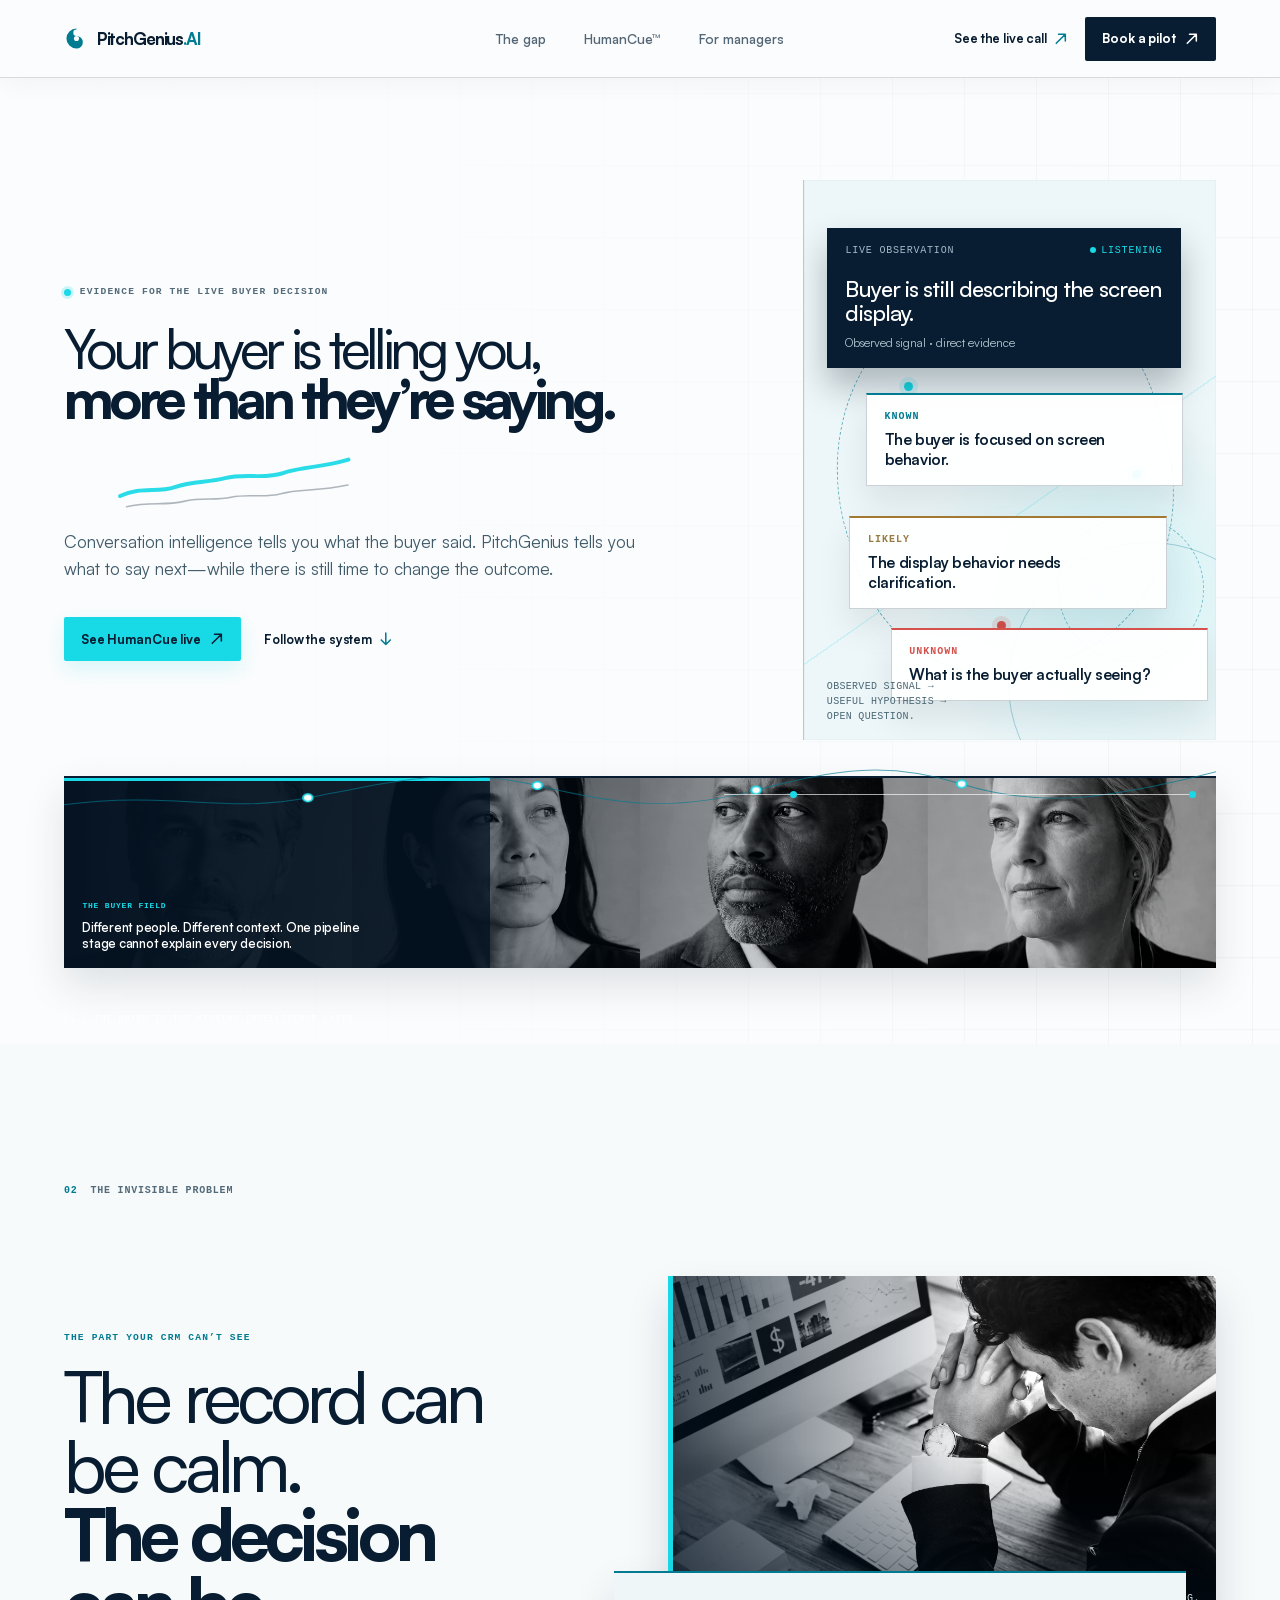
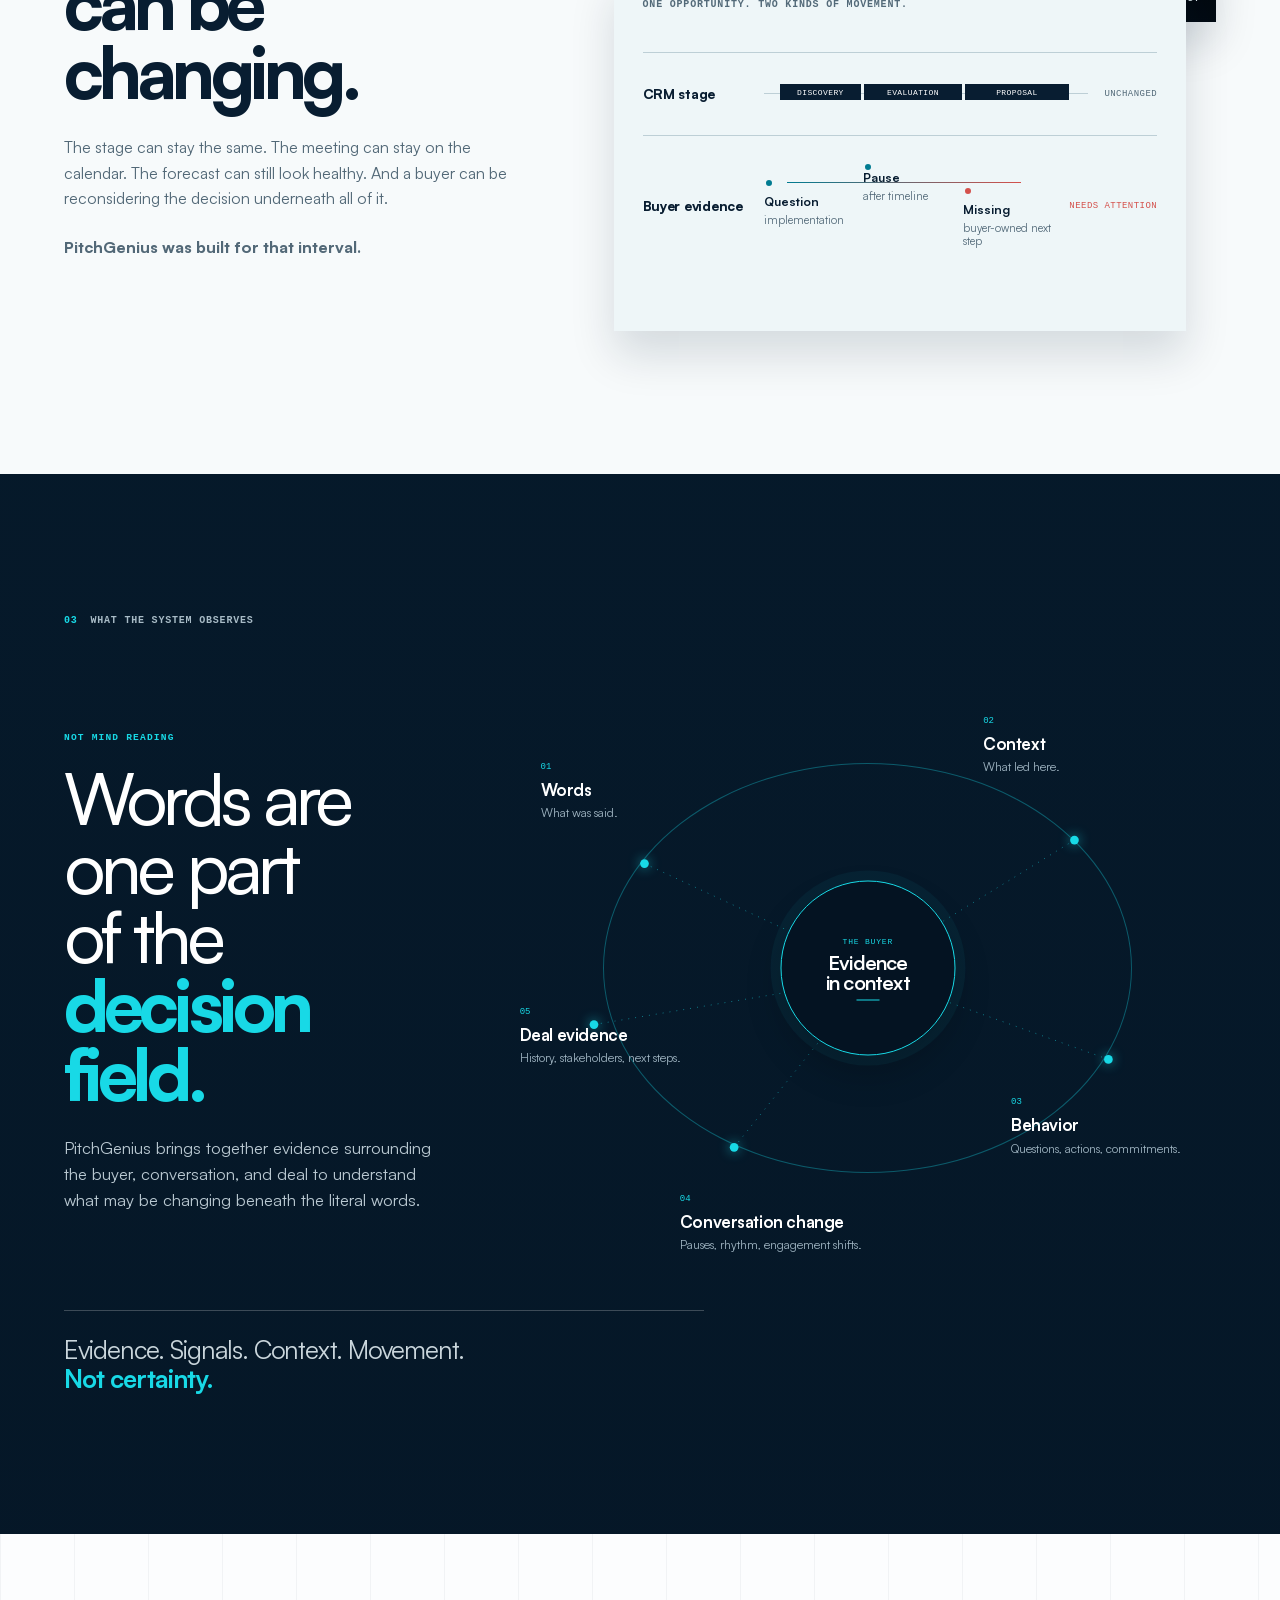
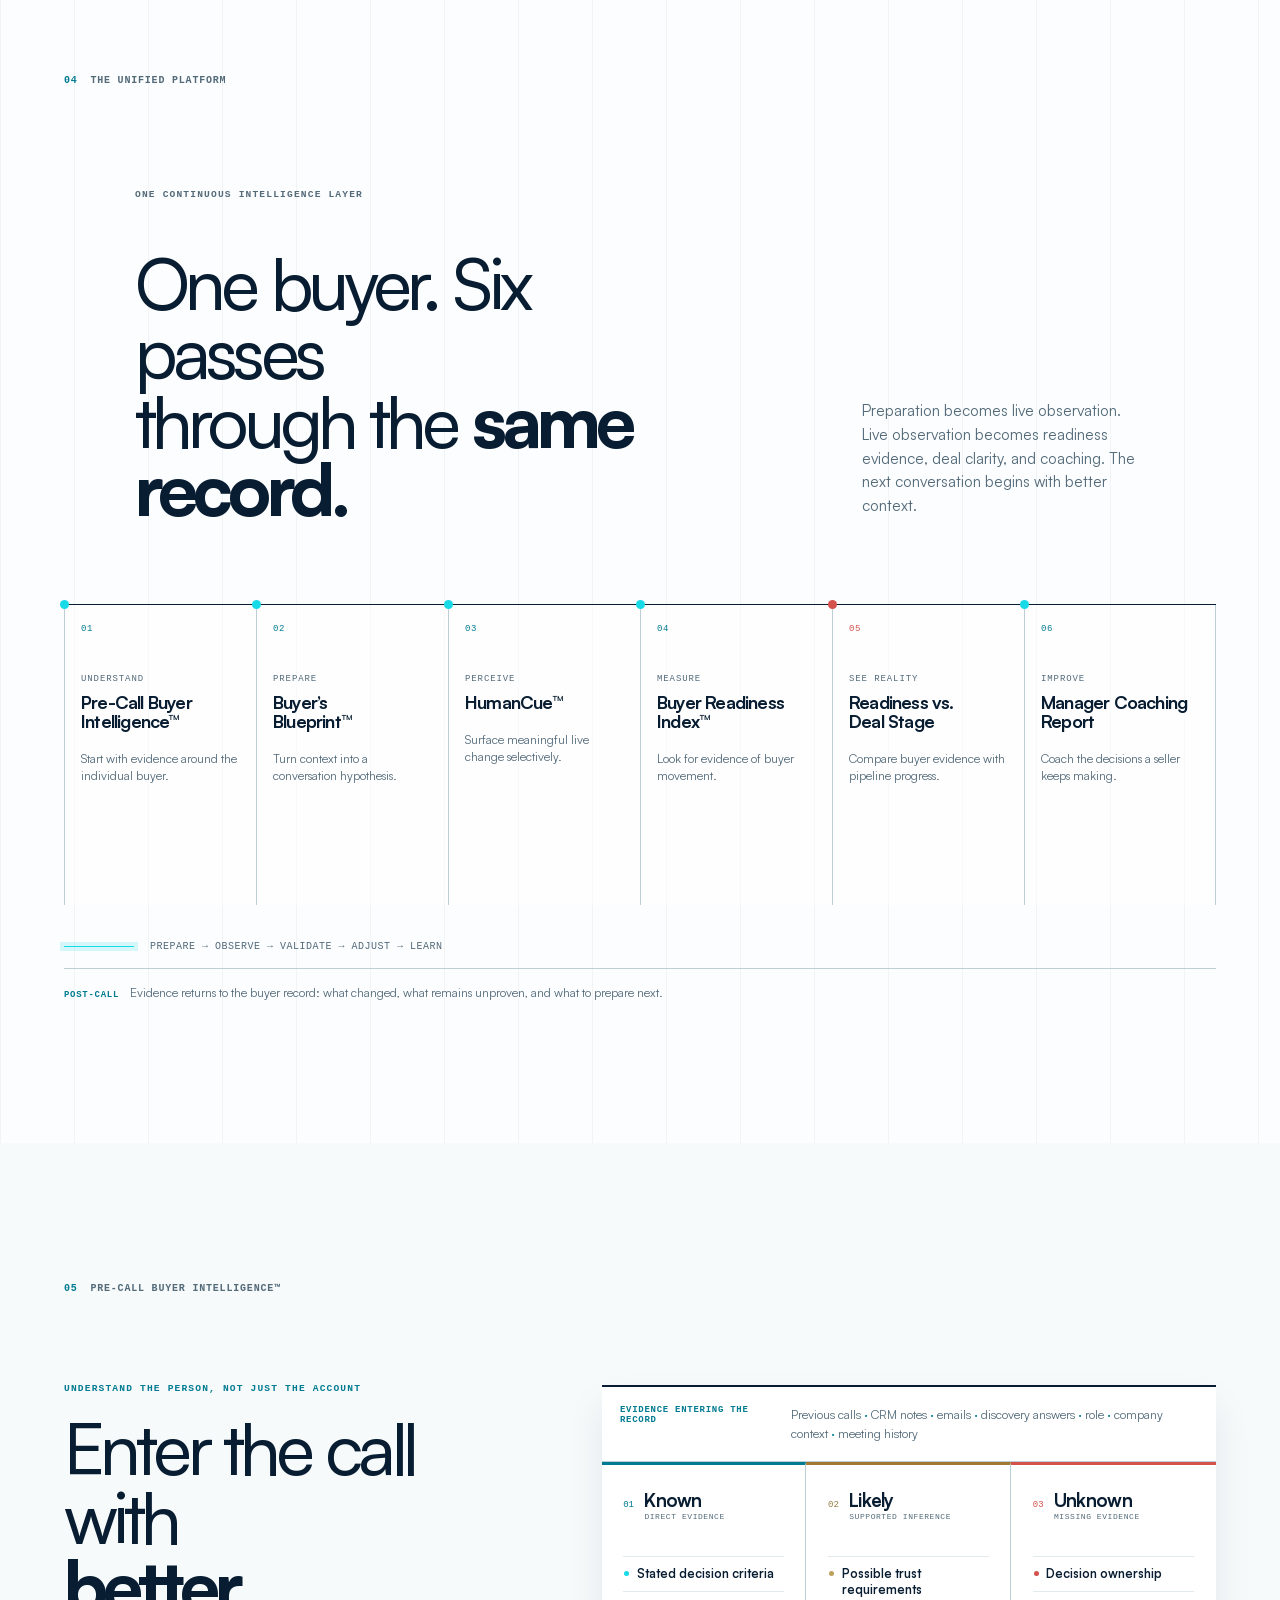
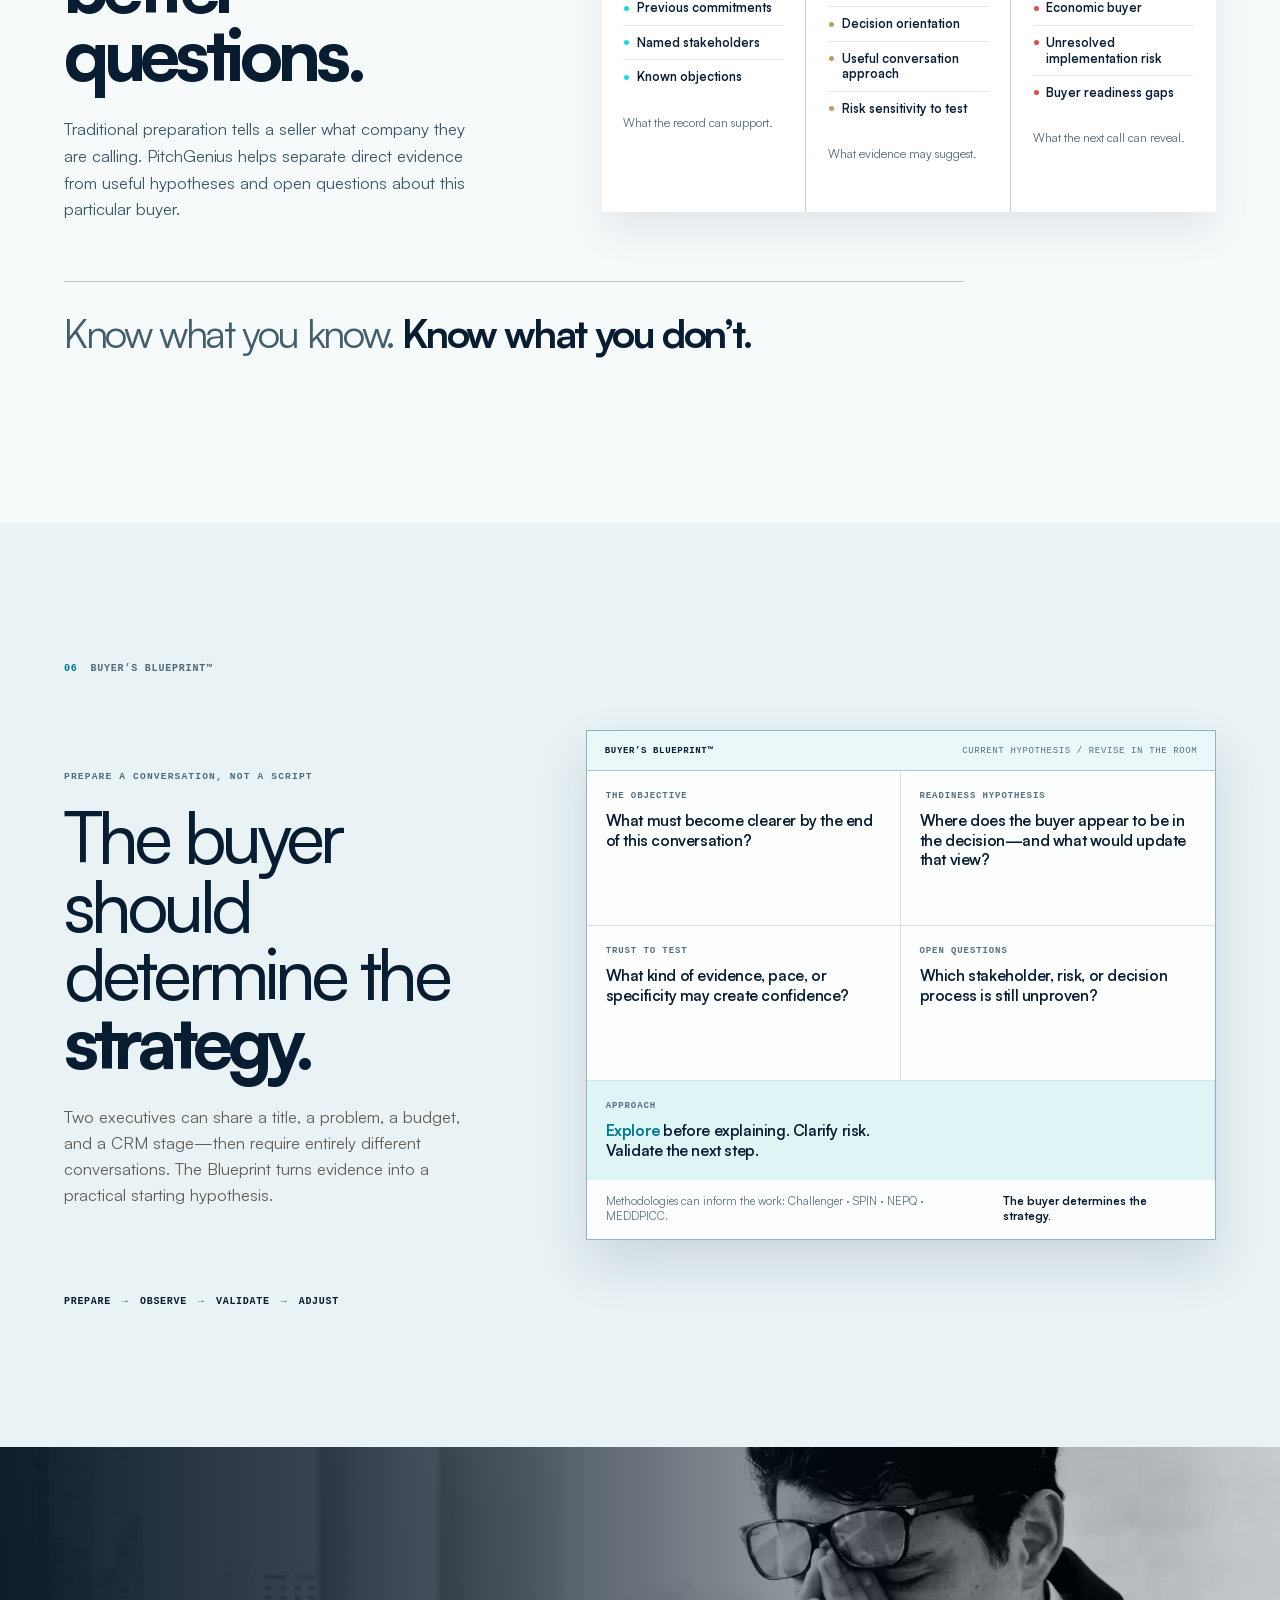
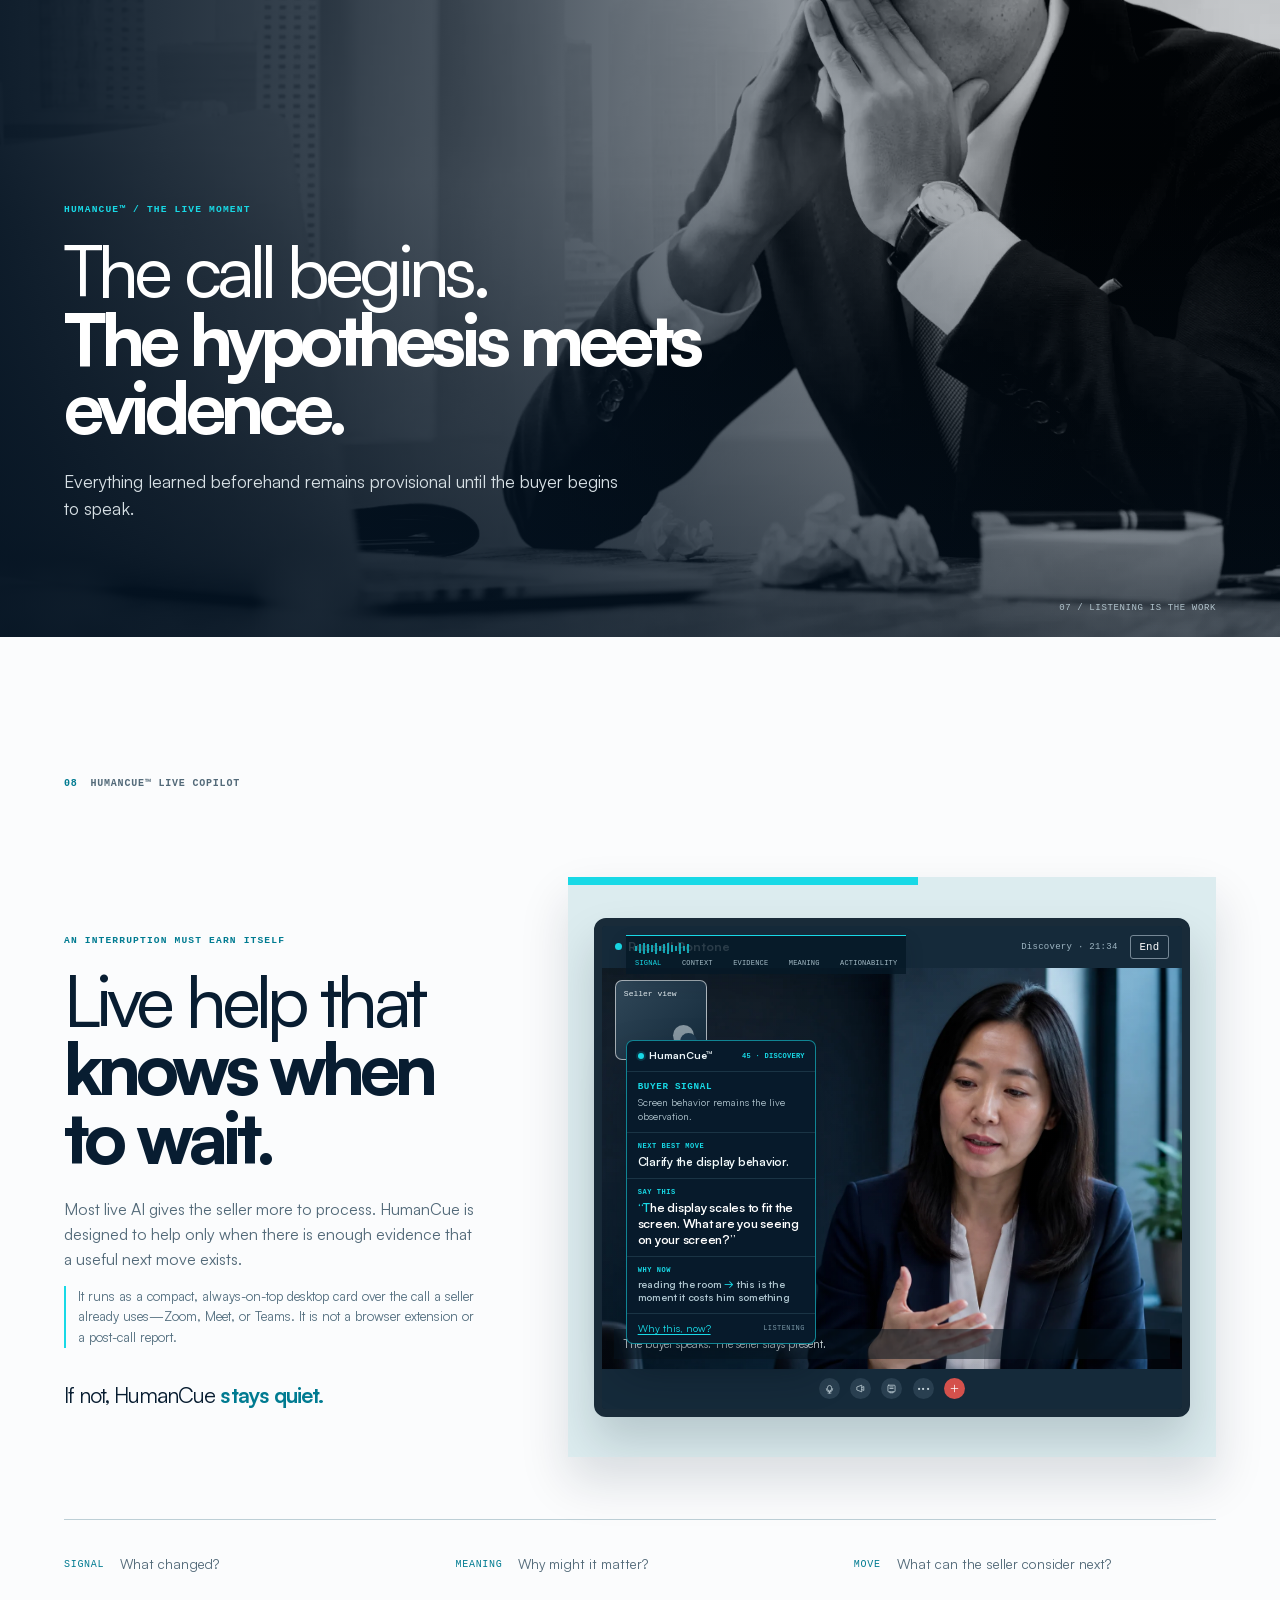
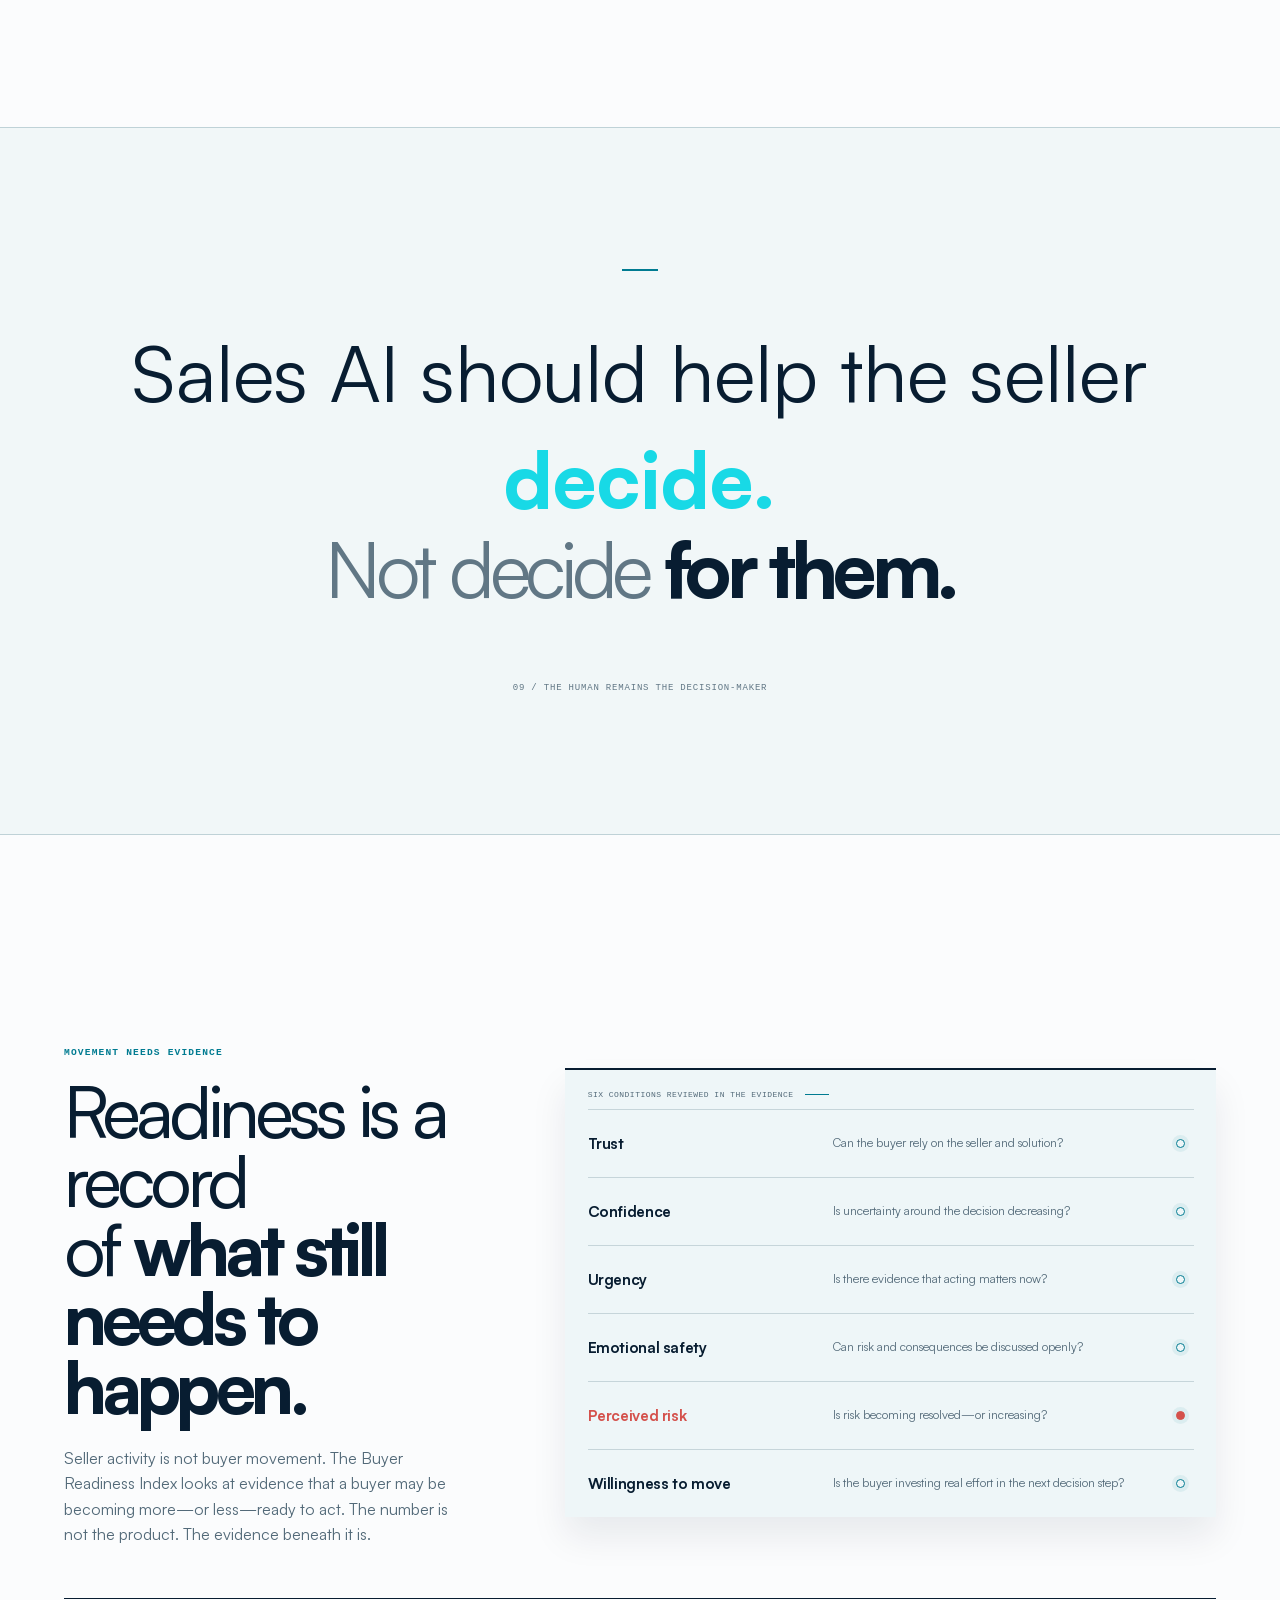
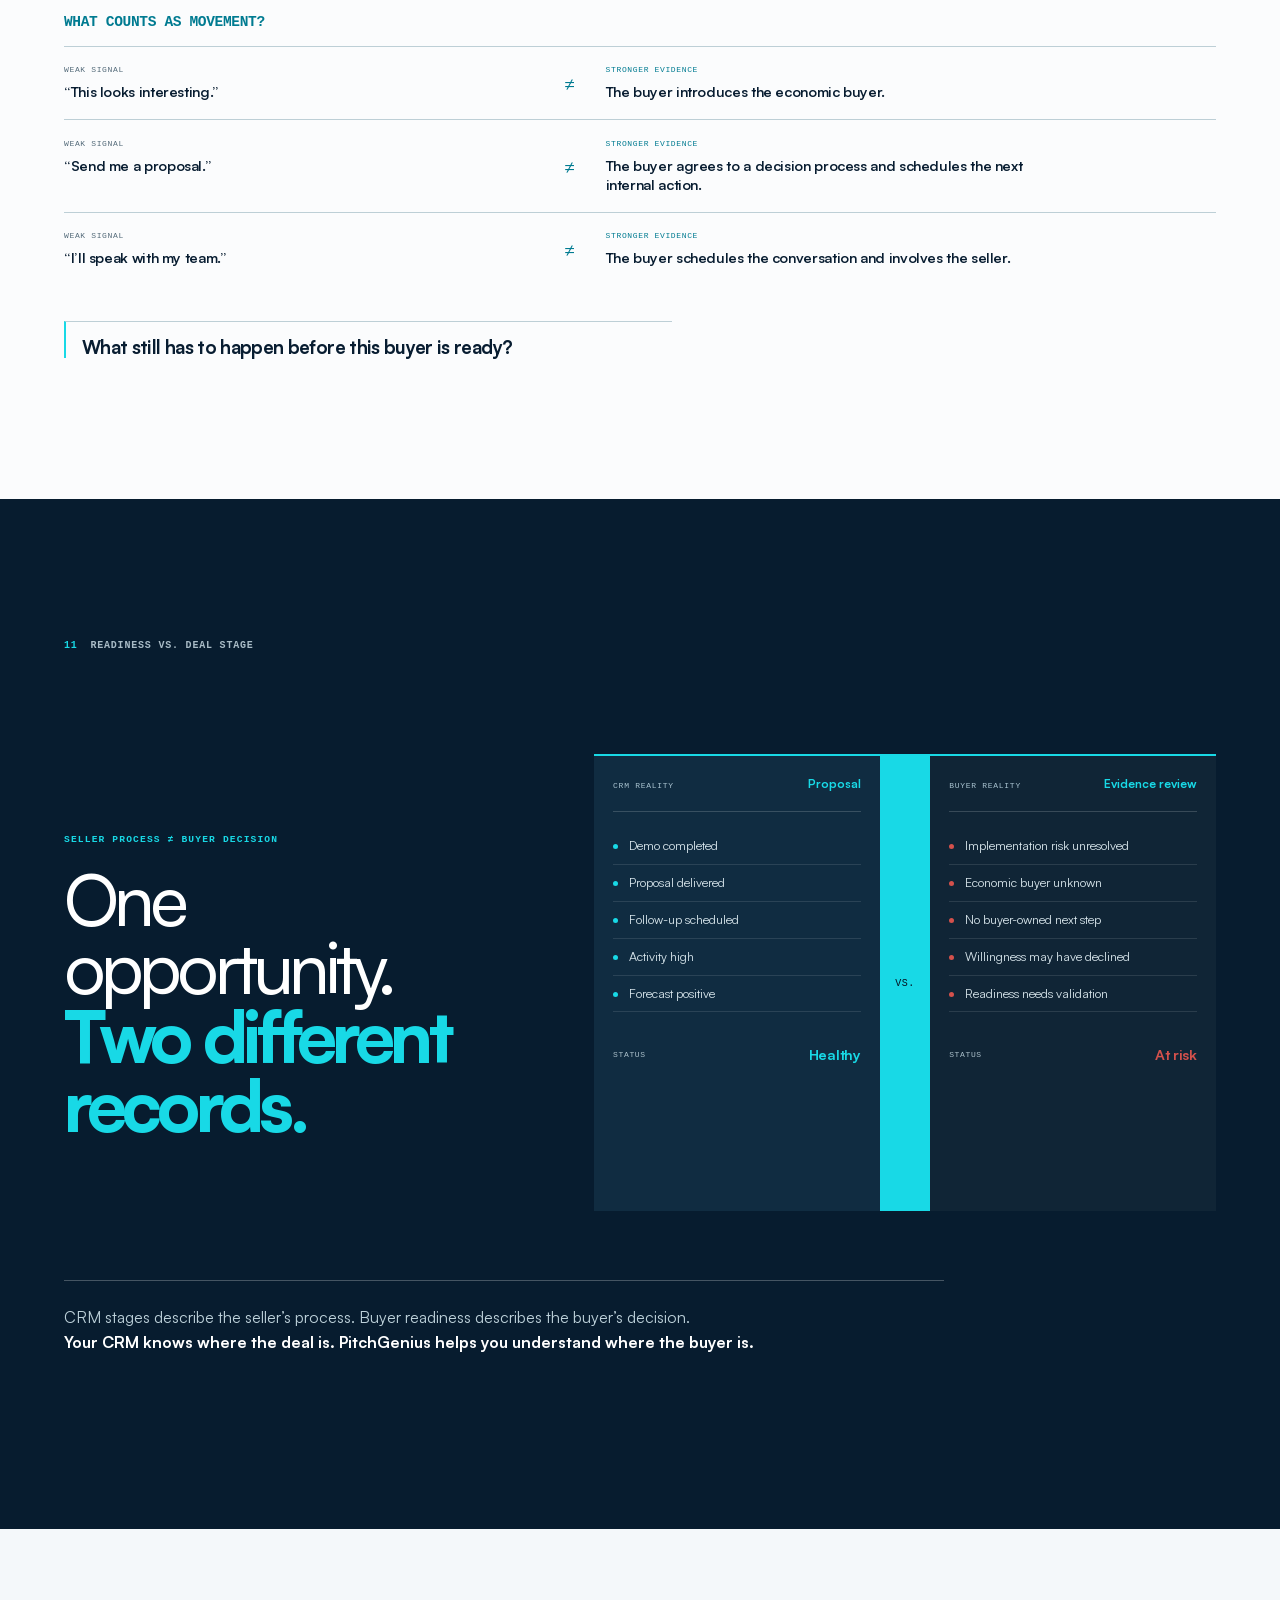
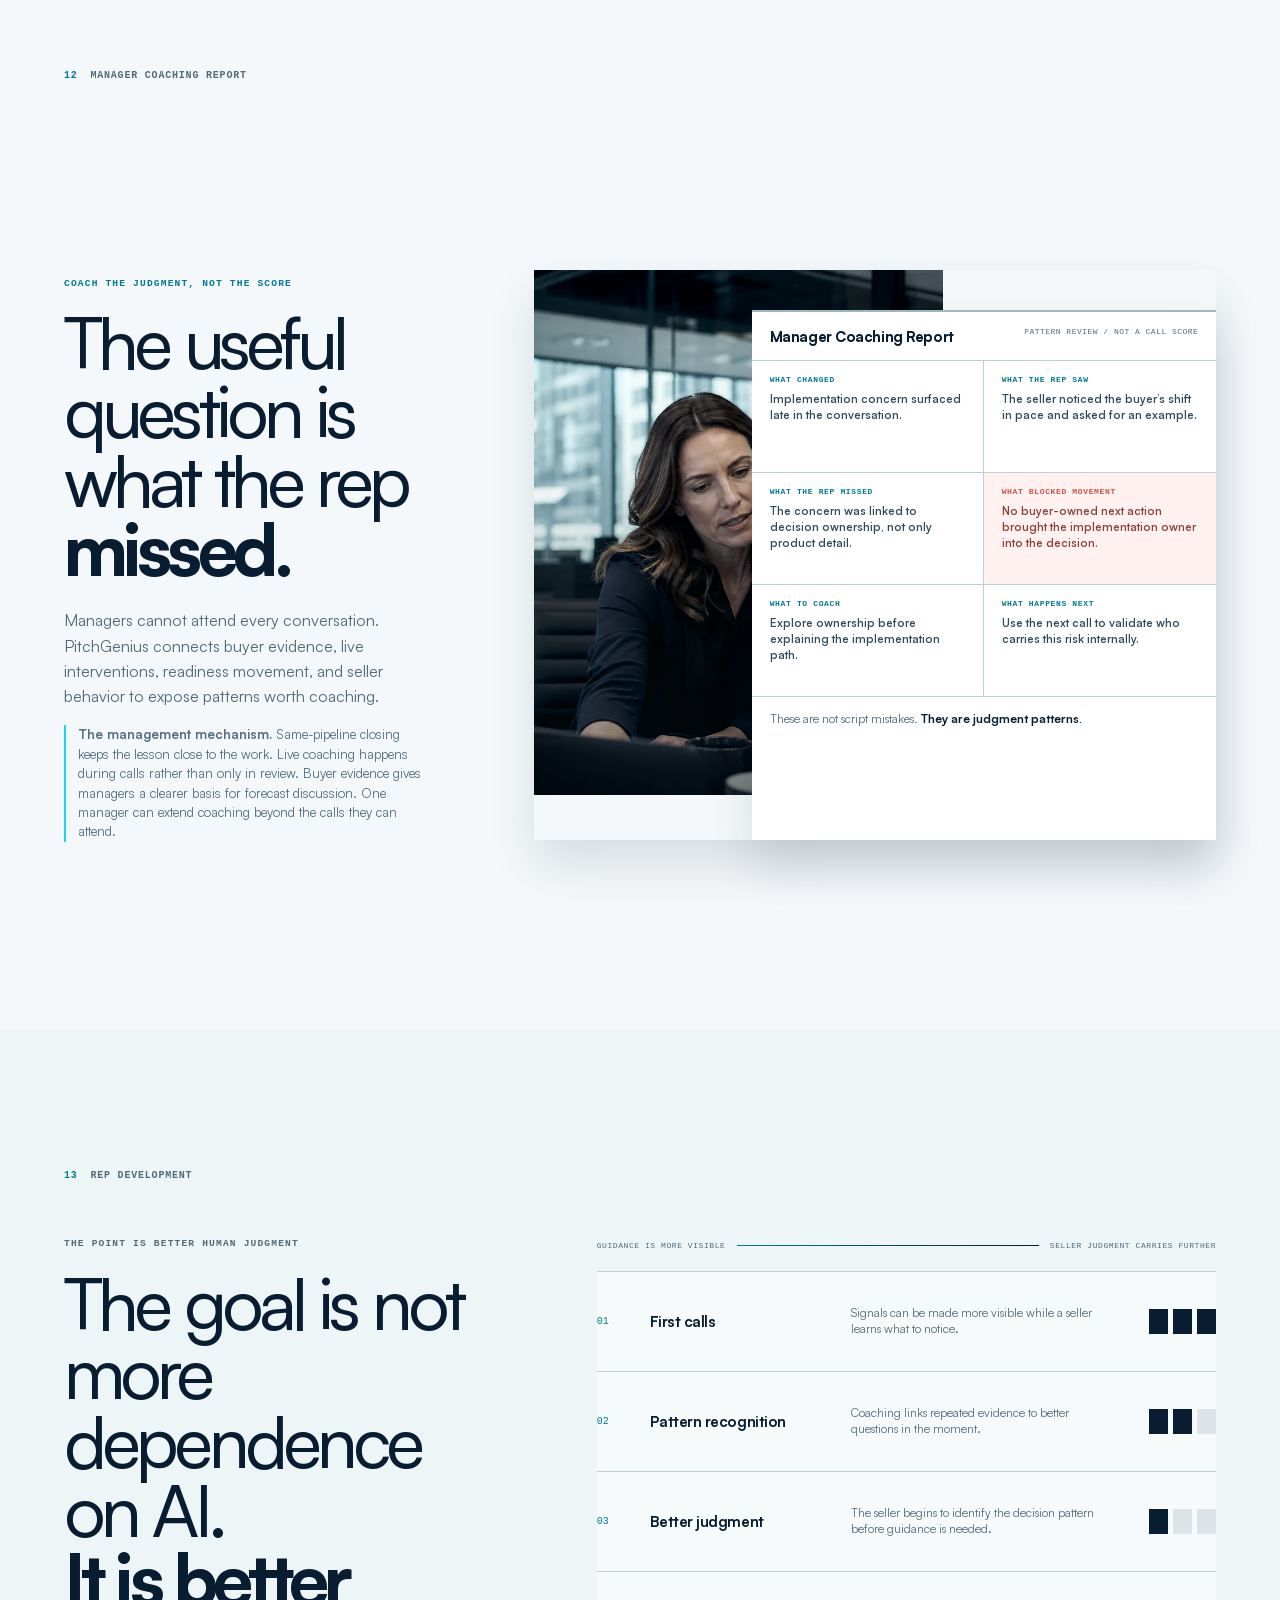
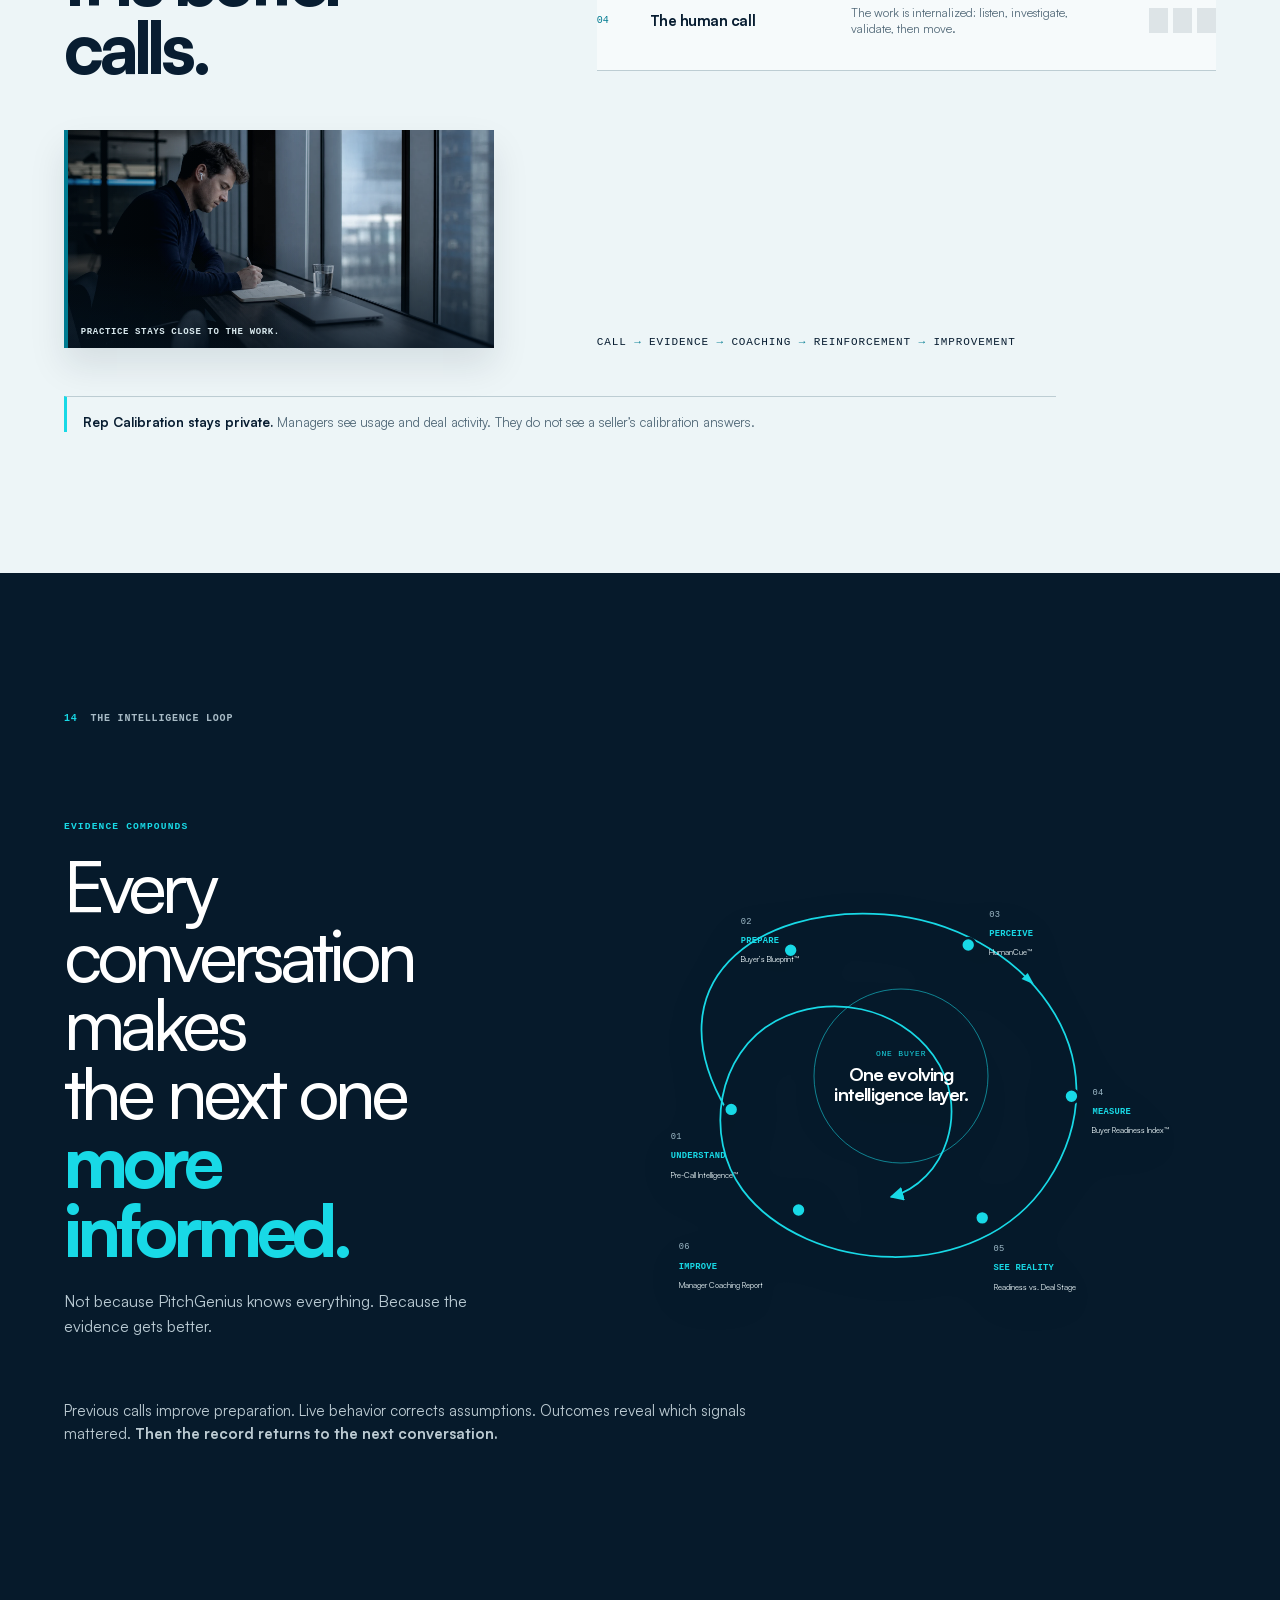
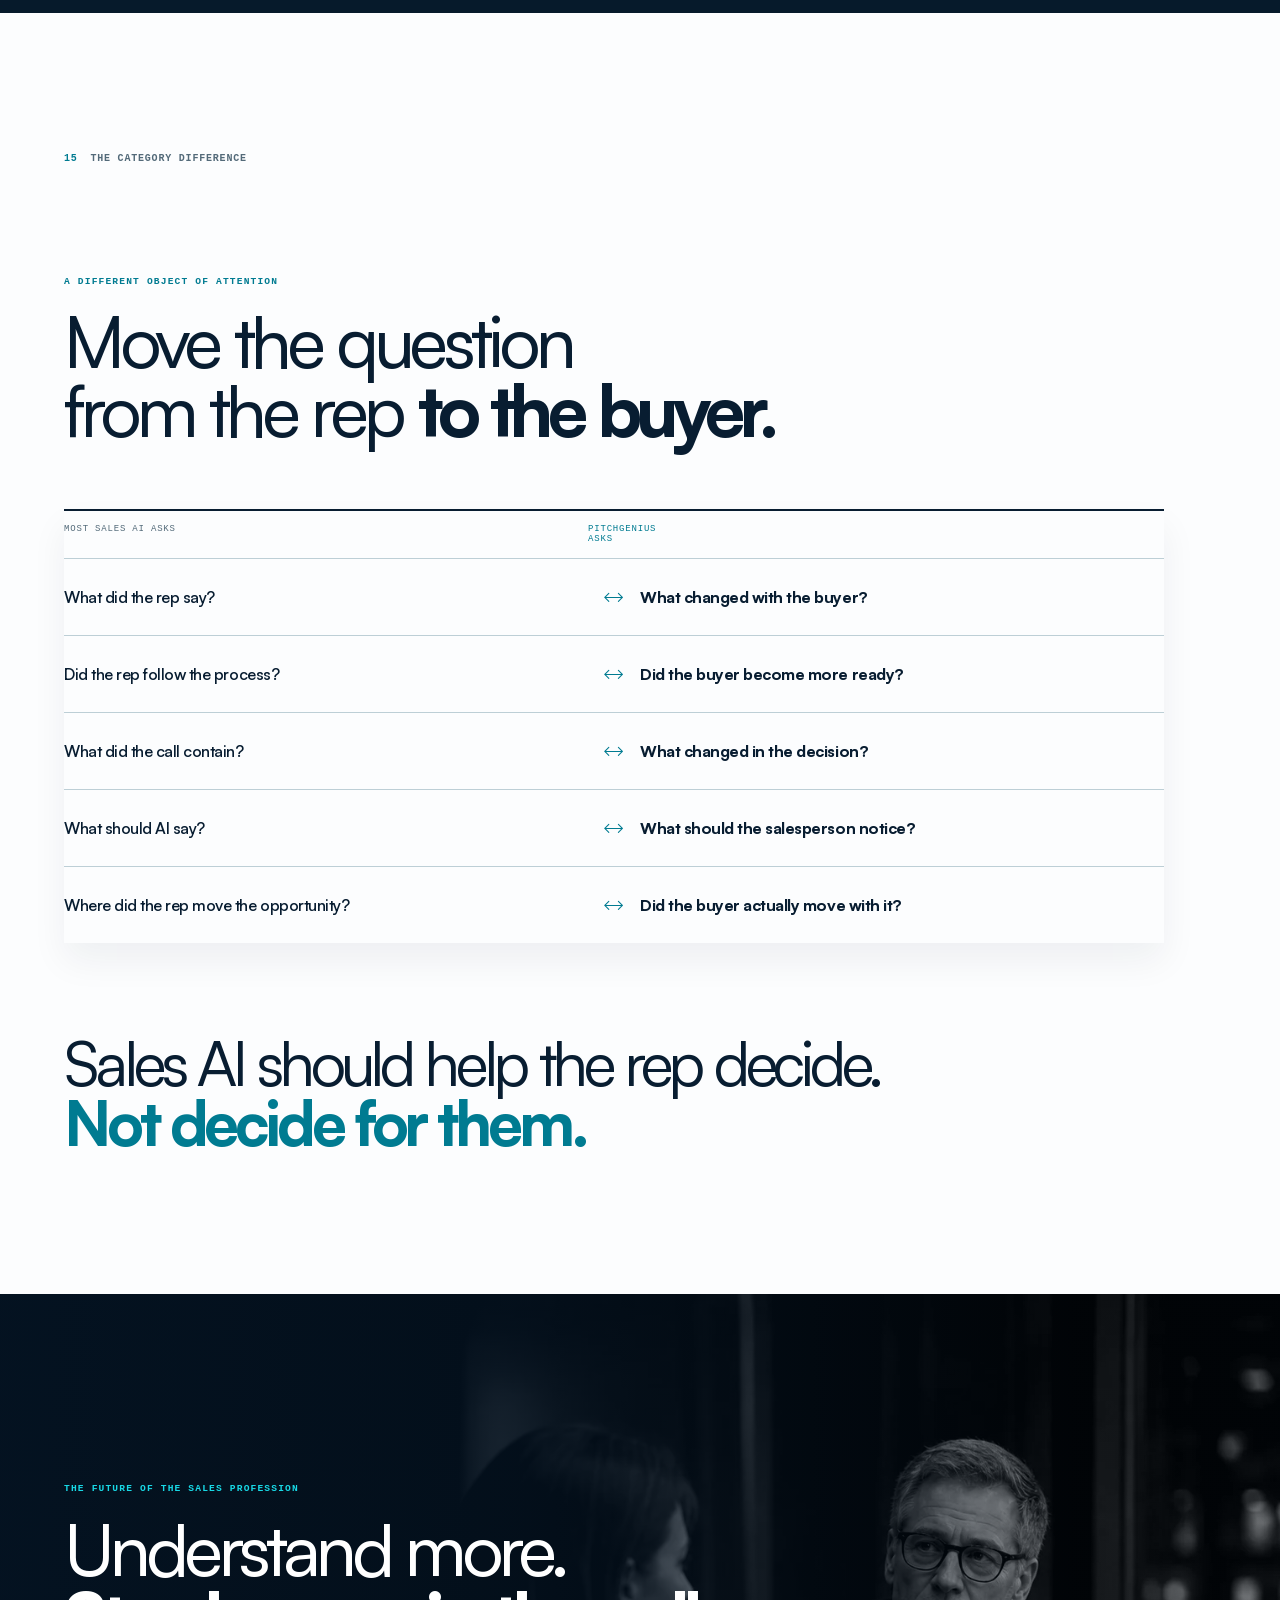
==== commit d07f5212: "Red-team harden and differentiate variants G H I" ====
--- a/variant-g/site/index.html
+++ b/variant-g/site/index.html
@@ -24,8 +24,8 @@
       <a href="#coaching">For managers</a>
     </nav>
     <div class="header-actions">
-      <a class="text-action" href="#humancue">See the live call <span aria-hidden="true">↘</span></a>
-      <a class="button button--dark" href="https://pitchgenius.ai">Book a pilot <span aria-hidden="true">↗</span></a>
+      <a class="text-action" href="#humancue">See the live call <svg class="icon icon--arrow" viewBox="0 0 12 12" aria-hidden="true"><path d="M2 10 10 2M4 2h6v6"/></svg></a>
+      <a class="button button--dark" href="https://pitchgenius.ai">Book a pilot <svg class="icon icon--arrow" viewBox="0 0 12 12" aria-hidden="true"><path d="M2 10 10 2M4 2h6v6"/></svg></a>
       <button class="menu-toggle" type="button" aria-expanded="false" aria-controls="site-menu" aria-label="Open navigation" data-menu-toggle>
         <span></span><span></span>
       </button>
@@ -53,11 +53,11 @@
         <img class="hero__ink" src="assets/g-ink.svg" width="320" height="96" alt="" aria-hidden="true" />
         <p class="hero__lede">Conversation intelligence tells you what the buyer said. PitchGenius tells you what to say next—while there is still time to change the outcome.</p>
         <div class="hero__actions">
-          <a class="button button--cyan" href="#humancue">See HumanCue live <span aria-hidden="true">↘</span></a>
-          <a class="text-action" href="#system">Follow the system <span aria-hidden="true">↓</span></a>
-        </div>
-      </div>
-      <div class="hero__field" data-reveal data-hero-evidence style="--reveal-delay:.12s" aria-label="An example of buyer evidence moving from direct observation to uncertainty">
+          <a class="button button--cyan" href="#humancue">See HumanCue live <svg class="icon icon--arrow" viewBox="0 0 12 12" aria-hidden="true"><path d="M2 10 10 2M4 2h6v6"/></svg></a>
+          <a class="text-action" href="#system">Follow the system <svg class="icon icon--down" viewBox="0 0 12 12" aria-hidden="true"><path d="M6 1v10M2 7l4 4 4-4"/></svg></a>
+        </div>
+      </div>
+      <div class="hero__field" data-reveal data-hero-evidence style="--reveal-delay:.12s" role="group" aria-label="An example of buyer evidence moving from direct observation to uncertainty">
         <div class="field-card field-card--source">
           <div class="field-card__top"><span>LIVE OBSERVATION</span><span class="live-dot">Listening</span></div>
           <p class="field-card__quote">Buyer is still describing the screen display.</p>
@@ -131,7 +131,7 @@
         <h2>Words are one part<br>of the <em>decision field.</em></h2>
         <p>PitchGenius brings together evidence surrounding the buyer, conversation, and deal to understand what may be changing beneath the literal words.</p>
       </div>
-      <div class="evidence-orbit" data-reveal style="--reveal-delay:.12s" aria-label="Evidence sources surrounding the buyer">
+      <div class="evidence-orbit" data-reveal style="--reveal-delay:.12s" role="group" aria-label="Evidence sources surrounding the buyer">
         <div class="evidence-orbit__core"><span>THE BUYER</span><b>Evidence<br>in context</b><i></i></div>
         <article class="orbit-tag orbit-tag--words"><span>01</span><strong>Words</strong><p>What was said.</p></article>
         <article class="orbit-tag orbit-tag--context"><span>02</span><strong>Context</strong><p>What led here.</p></article>
@@ -226,7 +226,7 @@
         <p class="humancue__desktop-note">It runs as a compact, always-on-top desktop card over the call a seller already uses—Zoom, Meet, or Teams. It is not a browser extension or a post-call report.</p>
         <p class="humancue__quiet">If not, HumanCue <strong>stays quiet.</strong></p>
       </div>
-      <div class="call-stage" data-reveal style="--reveal-delay:.12s" aria-label="A live sales conversation with a compact HumanCue support panel">
+      <div class="call-stage" data-reveal style="--reveal-delay:.12s" role="group" aria-label="A live sales conversation with a compact HumanCue support panel">
         <div class="call-stage__meeting">
           <div class="meeting-bar"><span class="meeting-bar__person"><i></i> Russell Pontone</span><span>Discovery · 21:34</span><span class="meeting-bar__end" aria-hidden="true">End</span></div>
           <div class="meeting-content">
@@ -236,7 +236,7 @@
           </div>
           <div class="meeting-controls" aria-hidden="true"><span><svg viewBox="0 0 20 20"><path d="M6.3 8.2a3.7 3.7 0 0 1 7.4 0v2.5a3.7 3.7 0 0 1-7.4 0Z"/><path d="M4.2 10.3a5.8 5.8 0 0 0 11.6 0M10 16.1v2.2M7.4 18.3h5.2"/></svg></span><span><svg viewBox="0 0 20 20"><path d="m4 7 8.3-3v12L4 13Z"/><path d="M12.3 8.2 16 6.5v7L12.3 12"/></svg></span><span><svg viewBox="0 0 20 20"><rect x="3.5" y="4" width="13" height="12" rx="1.5"/><path d="M7 16v1.8h6V16M7 7.2h6M7 10h6"/></svg></span><span class="meeting-control--more">•••</span><b><svg viewBox="0 0 20 20"><path d="M4 10h12M10 4v12"/></svg></b></div>
         </div>
-        <div class="cue-evidence" aria-label="HumanCue checks signal, context, evidence, meaning, and actionability before surfacing a cue">
+        <div class="cue-evidence" role="group" aria-label="HumanCue checks signal, context, evidence, meaning, and actionability before surfacing a cue">
           <div class="cue-evidence__wave" aria-hidden="true"><i></i><i></i><i></i><i></i><i></i><i></i><i></i><i></i><i></i><i></i><i></i><i></i><i></i><i></i></div>
           <ol class="cue-evidence__stages" aria-hidden="true"><li>Signal</li><li>Context</li><li>Evidence</li><li>Meaning</li><li>Actionability</li></ol>
         </div>
@@ -310,9 +310,9 @@
         <p class="eyebrow eyebrow--cyan">COACH THE JUDGMENT, NOT THE SCORE</p>
         <h2>The useful question is<br>what the rep <em>missed.</em></h2>
         <p>Managers cannot attend every conversation. PitchGenius connects buyer evidence, live interventions, readiness movement, and seller behavior to expose patterns worth coaching.</p>
-        <p class="coaching__mechanism"><b>The management math.</b> The same reps close more of the same pipeline. Coaching happens in the call rather than only in review. Buyer readiness grounds forecast discussion in what buyers showed. One manager can extend coaching beyond the calls they can attend.</p>
-      </div>
-      <div class="coaching__record" data-reveal style="--reveal-delay:.1s" aria-label="Manager coaching report example">
+        <p class="coaching__mechanism"><b>The management mechanism.</b> Same-pipeline closing keeps the lesson close to the work. Live coaching happens during calls rather than only in review. Buyer evidence gives managers a clearer basis for forecast discussion. One manager can extend coaching beyond the calls they can attend.</p>
+      </div>
+      <div class="coaching__record" data-reveal style="--reveal-delay:.1s" role="group" aria-label="Manager coaching report example">
         <div class="coaching__image"><img src="assets/f-manager-coaching.webp" width="1672" height="941" loading="eager" decoding="async" alt="A manager reviewing conversation evidence with a seller" /></div>
         <article class="coaching-report"><header><span>Manager Coaching Report</span><small>Pattern review / not a call score</small></header><dl><div><dt>What changed</dt><dd>Implementation concern surfaced late in the conversation.</dd></div><div><dt>What the rep saw</dt><dd>The seller noticed the buyer’s shift in pace and asked for an example.</dd></div><div><dt>What the rep missed</dt><dd>The concern was linked to decision ownership, not only product detail.</dd></div><div class="coaching-report__risk"><dt>What blocked movement</dt><dd>No buyer-owned next action brought the implementation owner into the decision.</dd></div><div><dt>What to coach</dt><dd>Explore ownership before explaining the implementation path.</dd></div><div><dt>What happens next</dt><dd>Use the next call to validate who carries this risk internally.</dd></div></dl><footer>These are not script mistakes. <strong>They are judgment patterns.</strong></footer></article>
       </div>
@@ -337,9 +337,9 @@
     <!-- 14 / Intelligence loop -->
     <section class="intelligence-loop chapter chapter--dark" id="loop" data-section="loop">
       <div class="chapter-label chapter-label--light" data-reveal><span>14</span><p>The intelligence loop</p></div>
-      <div class="intelligence-loop__heading" data-reveal><p class="eyebrow eyebrow--cyan">EVIDENCE COMPOUNDS</p><h2>Every conversation makes<br>the next one <em>more informed.</em></h2><p>Not because PitchGenius knows everything. Because the evidence gets better.</p></div>
-      <div class="loop-diagram" data-reveal style="--reveal-delay:.1s" aria-label="A circular loop showing the six PitchGenius stages">
-        <svg viewBox="0 0 720 500" role="img" aria-labelledby="loop-title loop-desc"><title id="loop-title">The PitchGenius intelligence loop</title><desc id="loop-desc">Understand, prepare, perceive, measure, see reality, improve, then return to understand.</desc><defs><marker id="loop-arrow" markerWidth="8" markerHeight="8" refX="7" refY="4" orient="auto"><path d="M0,0 L8,4 L0,8 Z" fill="#18d9e6"/></marker></defs><path class="loop-trace" pathLength="1" d="M161 293C75 148 194 58 341 69c158 12 281 161 187 305-80 122-277 106-349 10-45-61-29-157 38-193 61-33 140-16 180 39 44 61 14 145-48 162" fill="none" stroke="#18d9e6" stroke-width="2" marker-end="url(#loop-arrow)"/><path class="loop-direction-arrow" d="M512 149 498 143 505 136Z" aria-hidden="true"/><g class="loop-node loop-node--a"><circle cx="166" cy="292" r="8"/><text x="97" y="326">01</text><text x="97" y="348">UNDERSTAND</text><text x="97" y="370">Pre-Call Intelligence™</text></g><g class="loop-node loop-node--b"><circle cx="234" cy="110" r="8"/><text x="177" y="80">02</text><text x="177" y="102">PREPARE</text><text x="177" y="124">Buyer’s Blueprint™</text></g><g class="loop-node loop-node--c"><circle cx="437" cy="104" r="8"/><text x="461" y="72">03</text><text x="461" y="94">PERCEIVE</text><text x="461" y="116">HumanCue™</text></g><g class="loop-node loop-node--d"><circle cx="555" cy="277" r="8"/><text x="579" y="275">04</text><text x="579" y="297">MEASURE</text><text x="579" y="319">Buyer Readiness Index™</text></g><g class="loop-node loop-node--e"><circle cx="453" cy="416" r="8"/><text x="466" y="454">05</text><text x="466" y="476">SEE REALITY</text><text x="466" y="498">Readiness vs. Deal Stage</text></g><g class="loop-node loop-node--f"><circle cx="243" cy="407" r="8"/><text x="106" y="452">06</text><text x="106" y="474">IMPROVE</text><text x="106" y="496">Manager Coaching Report</text></g></svg>
+      <div class="intelligence-loop__heading" data-reveal><p class="eyebrow eyebrow--cyan">EVIDENCE COMPOUNDS</p><h2>Every conversation makes <br>the next one <em>more informed.</em></h2><p>Not because PitchGenius knows everything. Because the evidence gets better.</p></div>
+      <div class="loop-diagram" data-reveal style="--reveal-delay:.1s" role="group" aria-label="A circular loop showing the six PitchGenius stages">
+        <svg viewBox="0 0 720 500" role="img" aria-labelledby="loop-title loop-desc"><title id="loop-title">The PitchGenius intelligence loop</title><desc id="loop-desc">Understand, prepare, perceive, measure, see reality, improve, then return to understand.</desc><defs><marker id="loop-arrow" markerWidth="8" markerHeight="8" refX="7" refY="4" orient="auto"><path d="M0,0 L8,4 L0,8 Z" fill="currentColor"/></marker></defs><path class="loop-trace" pathLength="1" d="M161 293C75 148 194 58 341 69c158 12 281 161 187 305-80 122-277 106-349 10-45-61-29-157 38-193 61-33 140-16 180 39 44 61 14 145-48 162" fill="none" stroke="currentColor" stroke-width="2" marker-end="url(#loop-arrow)"/><path class="loop-direction-arrow" d="M512 149 498 143 505 136Z" aria-hidden="true"/><g class="loop-node loop-node--a"><circle cx="166" cy="292" r="8"/><text x="97" y="326">01</text><text x="97" y="348">UNDERSTAND</text><text x="97" y="370">Pre-Call Intelligence™</text></g><g class="loop-node loop-node--b"><circle cx="234" cy="110" r="8"/><text x="177" y="80">02</text><text x="177" y="102">PREPARE</text><text x="177" y="124">Buyer’s Blueprint™</text></g><g class="loop-node loop-node--c"><circle cx="437" cy="104" r="8"/><text x="461" y="72">03</text><text x="461" y="94">PERCEIVE</text><text x="461" y="116">HumanCue™</text></g><g class="loop-node loop-node--d"><circle cx="555" cy="277" r="8"/><text x="579" y="275">04</text><text x="579" y="297">MEASURE</text><text x="579" y="319">Buyer Readiness Index™</text></g><g class="loop-node loop-node--e"><circle cx="453" cy="416" r="8"/><text x="466" y="454">05</text><text x="466" y="476">SEE REALITY</text><text x="466" y="498">Readiness vs. Deal Stage</text></g><g class="loop-node loop-node--f"><circle cx="243" cy="407" r="8"/><text x="106" y="452">06</text><text x="106" y="474">IMPROVE</text><text x="106" y="496">Manager Coaching Report</text></g></svg>
         <div class="loop-diagram__center"><span>ONE BUYER</span><b>One evolving<br>intelligence layer.</b></div>
       </div>
       <ol class="loop-mobile-flow" aria-label="The PitchGenius intelligence loop"><li><span>01</span><div><b>Understand</b><p>Pre-Call Buyer Intelligence™</p></div></li><li><span>02</span><div><b>Prepare</b><p>Buyer’s Blueprint™</p></div></li><li><span>03</span><div><b>Perceive</b><p>HumanCue™</p></div></li><li><span>04</span><div><b>Measure</b><p>Buyer Readiness Index™</p></div></li><li><span>05</span><div><b>See reality</b><p>Readiness vs. Deal Stage</p></div></li><li><span>06</span><div><b>Improve → learn</b><p>Manager Coaching Report. Post-call evidence returns to the buyer record.</p></div></li></ol>
@@ -352,11 +352,11 @@
       <div class="difference__heading" data-reveal><p class="eyebrow eyebrow--cyan">A DIFFERENT OBJECT OF ATTENTION</p><h2>Move the question<br>from the rep <em>to the buyer.</em></h2></div>
       <div class="question-pairs" data-reveal style="--reveal-delay:.08s">
         <div class="question-pairs__head"><span>Most sales AI asks</span><span>PitchGenius asks</span></div>
-        <article><p>What did the rep say?</p><i>↔</i><p>What changed with the buyer?</p></article>
-        <article><p>Did the rep follow the process?</p><i>↔</i><p>Did the buyer become more ready?</p></article>
-        <article><p>What did the call contain?</p><i>↔</i><p>What changed in the decision?</p></article>
-        <article><p>What should AI say?</p><i>↔</i><p>What should the salesperson notice?</p></article>
-        <article><p>Where did the rep move the opportunity?</p><i>↔</i><p>Did the buyer actually move with it?</p></article>
+        <article><p>What did the rep say?</p><i aria-hidden="true"><svg viewBox="0 0 24 12" focusable="false"><path d="M1 6h22M6 1 1 6l5 5M18 1l5 5-5 5"/></svg></i><p>What changed with the buyer?</p></article>
+        <article><p>Did the rep follow the process?</p><i aria-hidden="true"><svg viewBox="0 0 24 12" focusable="false"><path d="M1 6h22M6 1 1 6l5 5M18 1l5 5-5 5"/></svg></i><p>Did the buyer become more ready?</p></article>
+        <article><p>What did the call contain?</p><i aria-hidden="true"><svg viewBox="0 0 24 12" focusable="false"><path d="M1 6h22M6 1 1 6l5 5M18 1l5 5-5 5"/></svg></i><p>What changed in the decision?</p></article>
+        <article><p>What should AI say?</p><i aria-hidden="true"><svg viewBox="0 0 24 12" focusable="false"><path d="M1 6h22M6 1 1 6l5 5M18 1l5 5-5 5"/></svg></i><p>What should the salesperson notice?</p></article>
+        <article><p>Where did the rep move the opportunity?</p><i aria-hidden="true"><svg viewBox="0 0 24 12" focusable="false"><path d="M1 6h22M6 1 1 6l5 5M18 1l5 5-5 5"/></svg></i><p>Did the buyer actually move with it?</p></article>
       </div>
       <p class="difference__closing" data-reveal>Sales AI should help the rep decide.<br><strong>Not decide for them.</strong></p>
     </section>
@@ -369,14 +369,14 @@
         <p class="eyebrow eyebrow--cyan">THE FUTURE OF THE SALES PROFESSION</p>
         <h2>Understand more.<br><em>Stay human in the call.</em></h2>
         <p>PitchGenius gives salespeople better awareness before, during, and after a conversation—without taking them out of it.</p>
-        <div class="closing__actions"><a class="button button--cyan" href="#humancue">See HumanCue live <span aria-hidden="true">↘</span></a><a class="button button--light" href="https://pitchgenius.ai">Book a pilot <span aria-hidden="true">↗</span></a></div>
+        <div class="closing__actions"><a class="button button--cyan" href="#humancue">See HumanCue live <svg class="icon icon--arrow" viewBox="0 0 12 12" aria-hidden="true"><path d="M2 10 10 2M4 2h6v6"/></svg></a><a class="button button--light" href="https://pitchgenius.ai">Book a pilot <svg class="icon icon--arrow" viewBox="0 0 12 12" aria-hidden="true"><path d="M2 10 10 2M4 2h6v6"/></svg></a></div>
         <p class="closing__manifesto">Technology should make sales professionals stronger, not more replaceable.</p>
       </div>
       <p class="closing__chapter">16 / PitchGenius AI</p>
     </section>
   </main>
 
-  <footer class="site-footer"><a class="brand brand--footer" href="#top" aria-label="Back to top"><svg class="brand__mark" viewBox="0 0 36 36" aria-hidden="true"><path d="M18 3.5a14.5 14.5 0 1 0 0 29 9.1 9.1 0 1 0 0-18.2 4.6 4.6 0 1 1 0-9.2Z" fill="currentColor"/><circle cx="18" cy="18" r="3.7" fill="#f7fbfd"/></svg><span>PitchGenius<span class="brand__dot">.AI</span></span></a><span>Buyer intelligence / live seller decision support</span><a href="#top">Back to top ↑</a></footer>
+  <footer class="site-footer"><a class="brand brand--footer" href="#top" aria-label="Back to top"><svg class="brand__mark" viewBox="0 0 36 36" aria-hidden="true"><path d="M18 3.5a14.5 14.5 0 1 0 0 29 9.1 9.1 0 1 0 0-18.2 4.6 4.6 0 1 1 0-9.2Z" fill="currentColor"/><circle cx="18" cy="18" r="3.7" fill="#f7fbfd"/></svg><span>PitchGenius<span class="brand__dot">.AI</span></span></a><span>Buyer intelligence / live seller decision support</span><a href="#top">Back to top <svg class="icon icon--up" viewBox="0 0 12 12" aria-hidden="true"><path d="M6 11V1M2 5l4-4 4 4"/></svg></a></footer>
   <script src="app.js"></script>
 </body>
 </html>
--- a/variant-g/site/styles.css
+++ b/variant-g/site/styles.css
@@ -69,6 +69,7 @@
 .field-index li.is-active::before { background: var(--cyan); }
 
 .chapter { position: relative; padding: clamp(5.75rem, 11vw, 10.5rem) var(--gutter); overflow: clip; }
+.chapter[id] { scroll-margin-top: clamp(66px, 5.4vw, 78px); }
 .chapter--light { background: var(--paper); }
 .chapter--dark { color: var(--white); background: var(--ink); }
 .chapter--warm { background: var(--warm); }
@@ -112,7 +113,7 @@
 .hero h1 { margin: 1.2rem 0 1.65rem; }
 .hero__lede { max-width: 37rem; color: #435968; font-size: clamp(1rem, 1.25vw, 1.18rem); line-height: 1.55; }
 .hero__actions { display: flex; align-items: center; flex-wrap: wrap; gap: 1.45rem; margin-top: 2.15rem; }
-.hero__field { position: relative; align-self: stretch; min-height: 560px; border-left: 1px solid var(--line); background: linear-gradient(135deg, transparent 0 55%, color-mix(in srgb, var(--cyan) 10%, transparent) 55% 55.2%, transparent 55.2% 100%), linear-gradient(180deg, #edf5f7, #f9fcfd); }
+.hero__field { position: relative; align-self: stretch; min-height: 560px; overflow: clip; border-left: 1px solid var(--line); background: linear-gradient(135deg, transparent 0 55%, color-mix(in srgb, var(--cyan) 10%, transparent) 55% 55.2%, transparent 55.2% 100%), linear-gradient(180deg, #edf5f7, #f9fcfd); }
 .hero__field::before, .hero__field::after { content: ""; position: absolute; border: 1px solid color-mix(in srgb, var(--cyan-deep) 26%, transparent); border-radius: 50%; }
 .hero__field::before { width: 68%; aspect-ratio: 1; right: -18%; bottom: -15%; }
 .hero__field::after { width: 35%; aspect-ratio: 1; right: 3%; bottom: 14%; border-style: dashed; }
@@ -513,9 +514,16 @@
 
 @media (prefers-reduced-motion: reduce) {
   html { scroll-behavior: auto; }
-  *, *::before, *::after { animation-duration: .01ms !important; animation-iteration-count: 1 !important; scroll-behavior: auto !important; transition-duration: .01ms !important; }
+  *, *::before, *::after { animation: none !important; animation-duration: .01ms !important; animation-iteration-count: 1 !important; scroll-behavior: auto !important; transition-duration: .01ms !important; }
   html.js [data-reveal] { opacity: 1; transform: none; }
 }
+
+/* Stable, font-independent comparison marker. */
+.question-pairs article i svg { width: 1.2rem; height: .68rem; fill: none; stroke: currentColor; stroke-width: 1.35; stroke-linecap: round; stroke-linejoin: round; }
+.icon { display: inline-block; width: 1em; height: 1em; flex: 0 0 auto; fill: none; stroke: currentColor; stroke-width: 1.35; stroke-linecap: round; stroke-linejoin: round; }
+.text-action .icon { width: .85rem; height: .85rem; color: var(--cyan-deep); transition: transform .2s ease; }
+.text-action:hover .icon { transform: translate(2px, -2px); }
+.button .icon { width: .85rem; height: .85rem; }
 
 :root {
   --ink: #081d31;
@@ -624,7 +632,7 @@
 .development-path { border-top-color: var(--ink); }.development-path article { background: rgba(255, 255, 255, .54); }.development-path article:hover { background: #fff; }
 .development__portrait { border-left: 4px solid var(--cyan-deep); box-shadow: 0 18px 34px rgba(8, 29, 49, .1); }
 .intelligence-loop { background-color: #061a2b; background-image: radial-gradient(rgba(24, 217, 230, .12) .7px, transparent .7px); background-size: 24px 24px; }
-.loop-diagram { filter: drop-shadow(0 12px 22px rgba(0, 0, 0, .2)); }.loop-trace { stroke: var(--cyan); }.loop-direction-arrow { fill: var(--cyan); }.loop-node circle { fill: var(--cyan); stroke: #061a2b; stroke-width: 3; }
+.loop-diagram { filter: drop-shadow(0 12px 22px rgba(0, 0, 0, .2)); }.loop-diagram svg { color: var(--cyan); }.loop-trace { stroke: var(--cyan); }.loop-direction-arrow { fill: var(--cyan); }.loop-node circle { fill: var(--cyan); stroke: #061a2b; stroke-width: 3; }
 .difference { background: #fcfdfe; }.question-pairs { border-top-color: var(--ink); box-shadow: 0 18px 34px rgba(8, 29, 49, .06); }.question-pairs article { transition: background .2s ease, padding-inline .2s ease; }.question-pairs article:hover { background: #eaf7f8; padding-inline: .7rem; }.difference__closing strong { color: var(--cyan-deep); }
 .closing { min-height: 790px; }.closing > img { object-position: 62% center; filter: grayscale(1) contrast(1.08); }.closing__overlay { background: linear-gradient(90deg, rgba(4, 19, 34, .96), rgba(4, 19, 34, .78) 40%, rgba(4, 19, 34, .2) 84%); }.closing__manifesto { border-top-color: rgba(24, 217, 230, .6); }
 .site-footer { background: #041322; }
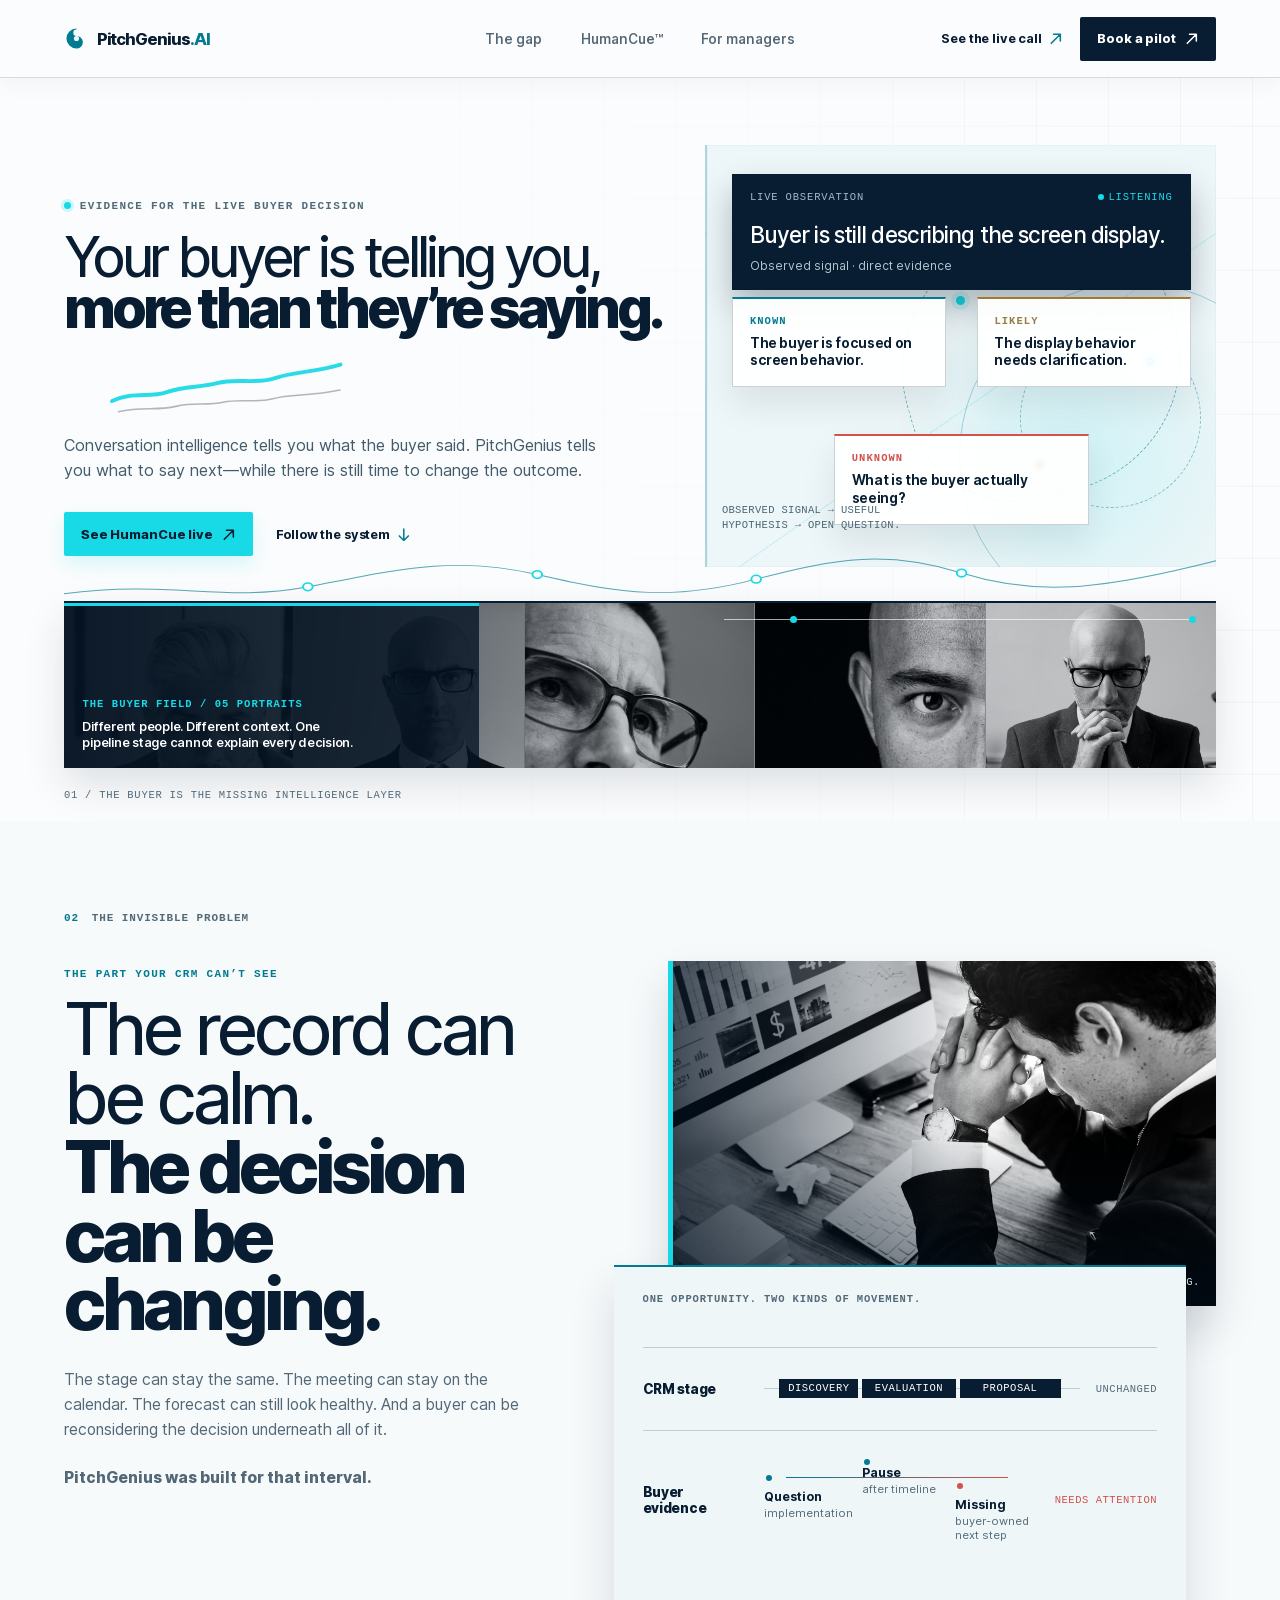
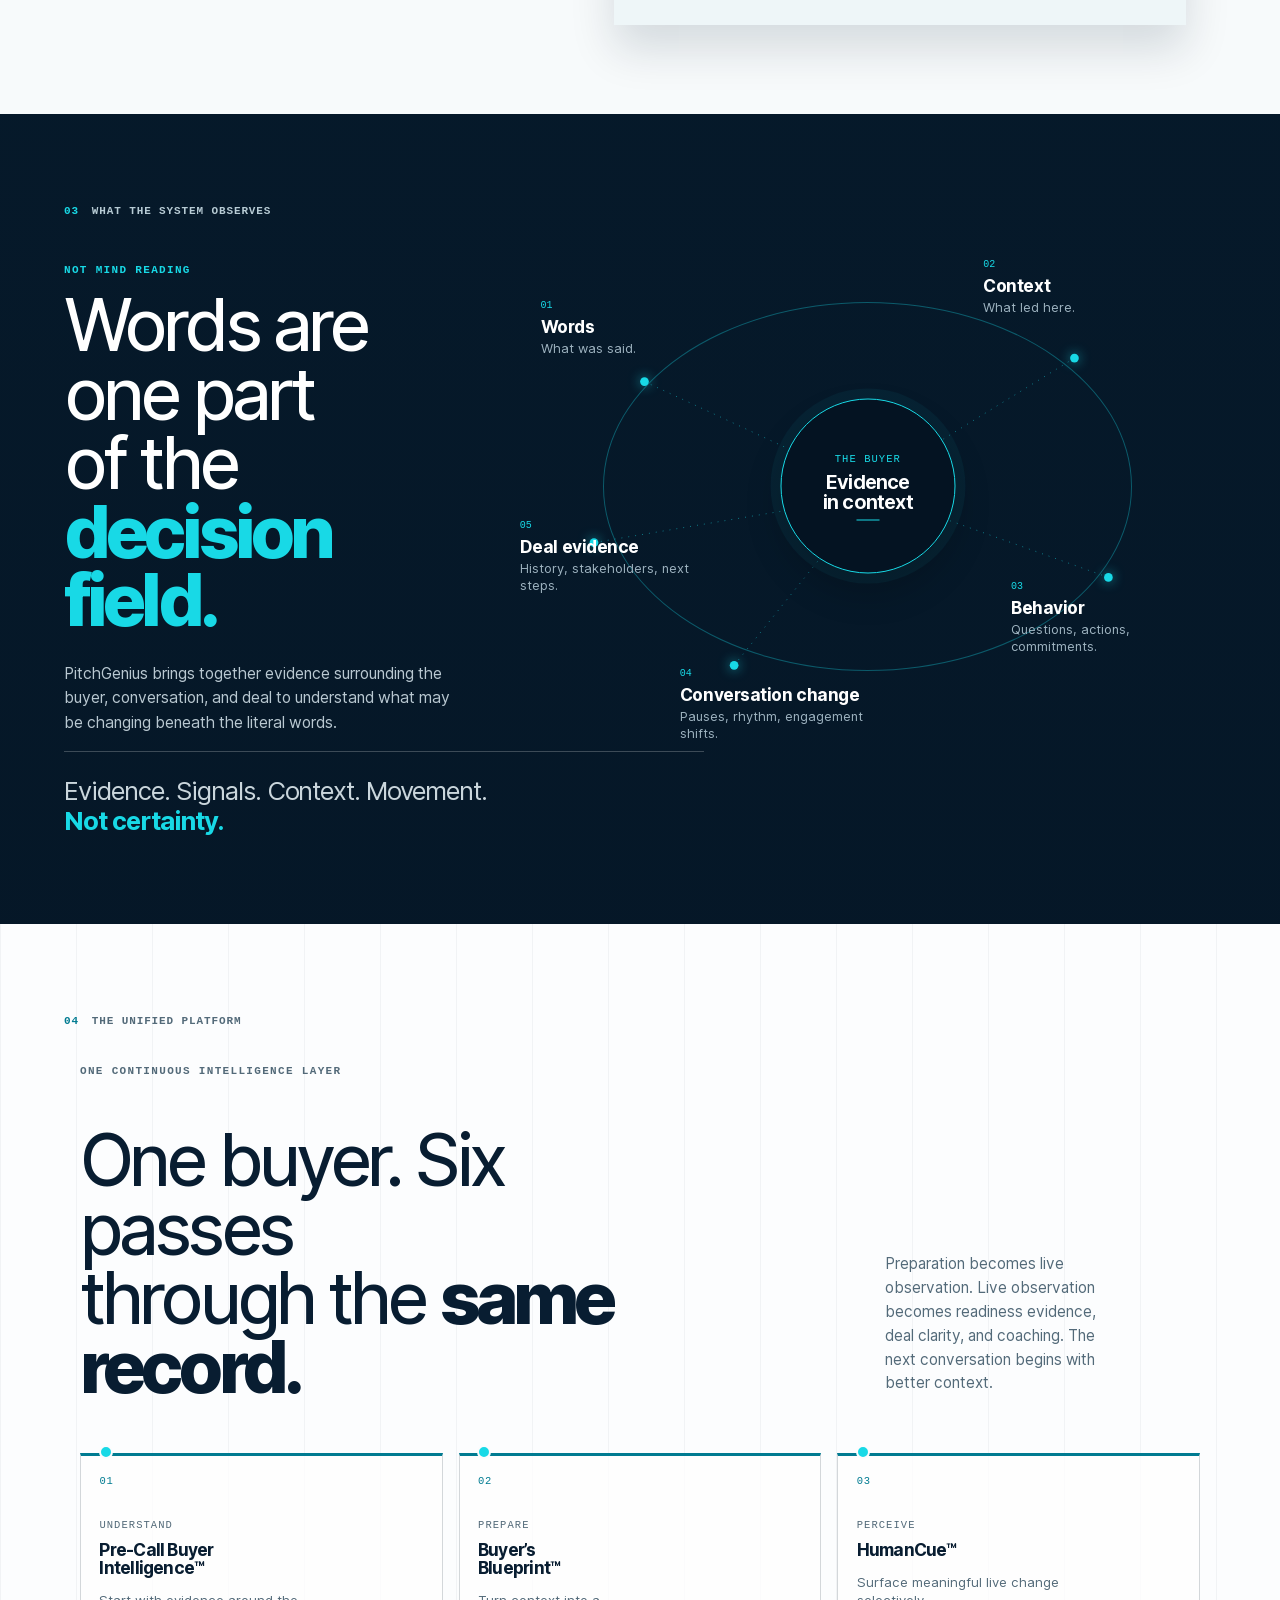
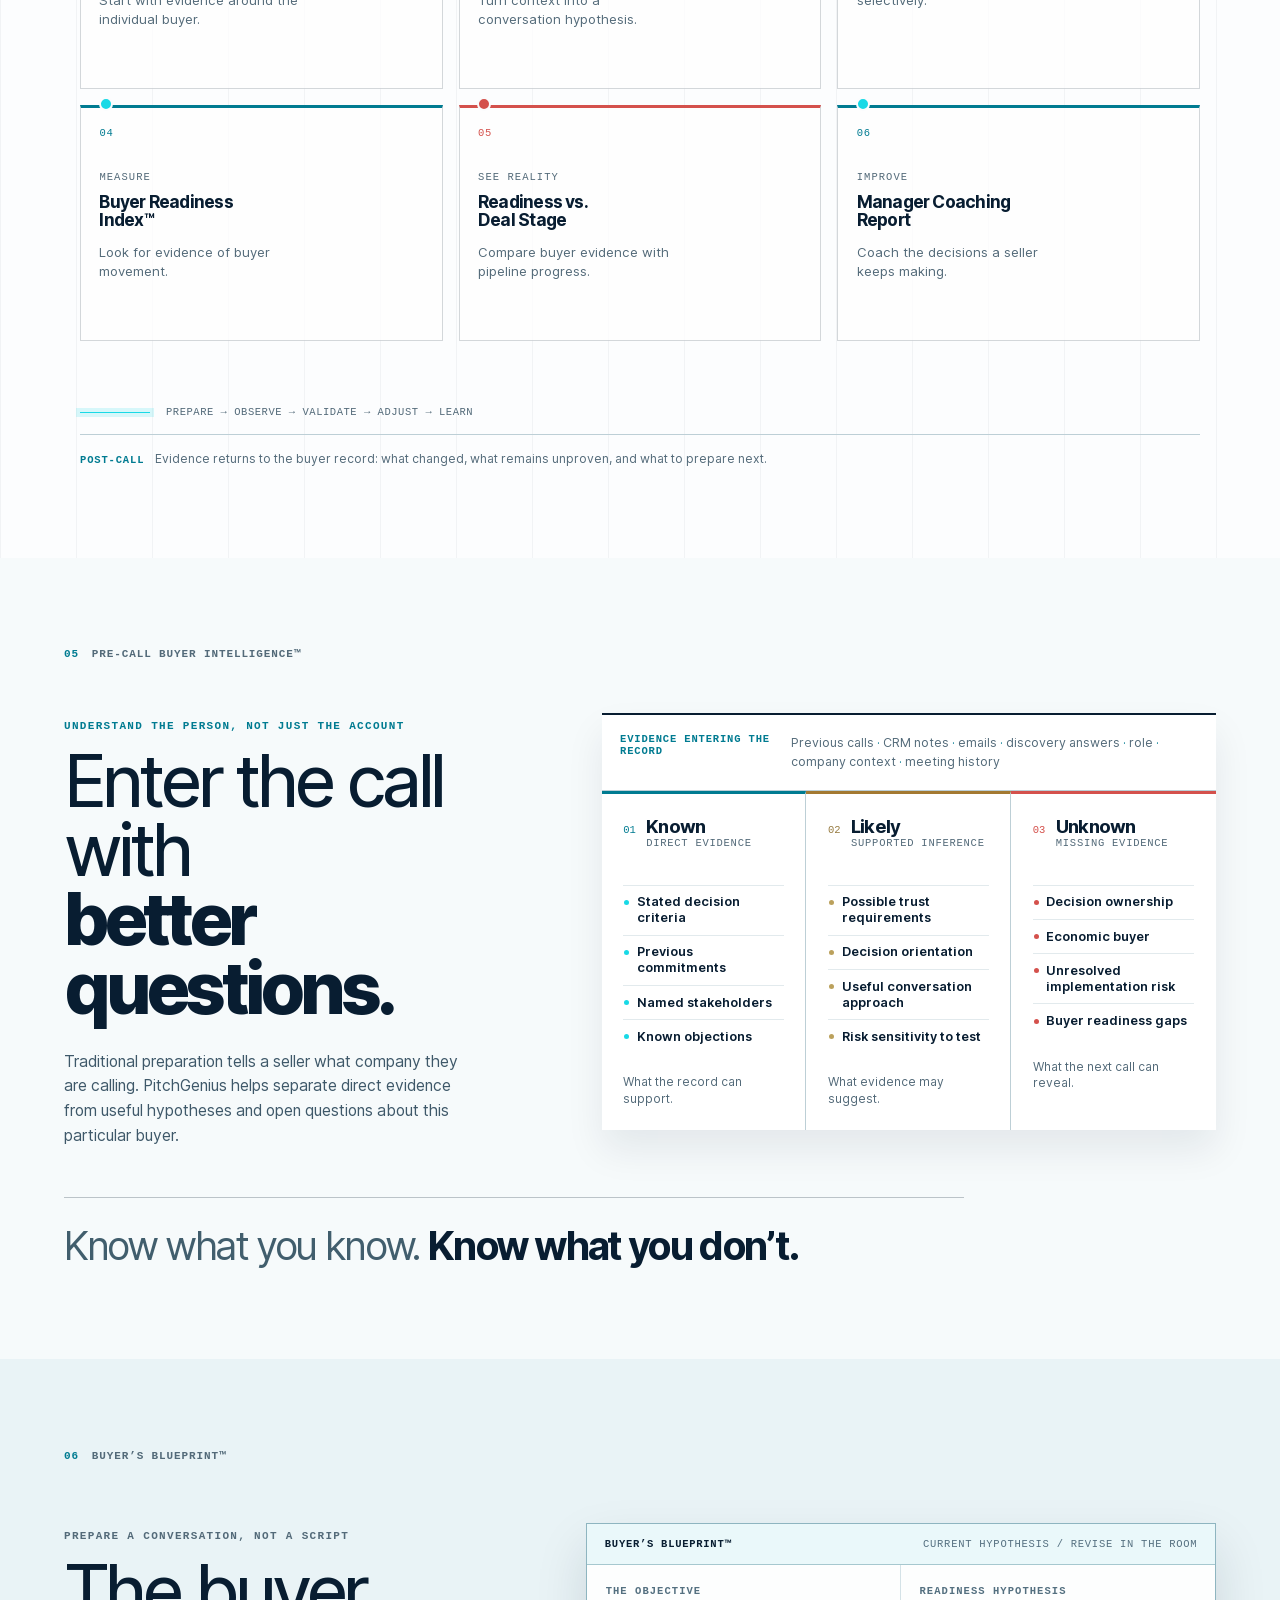
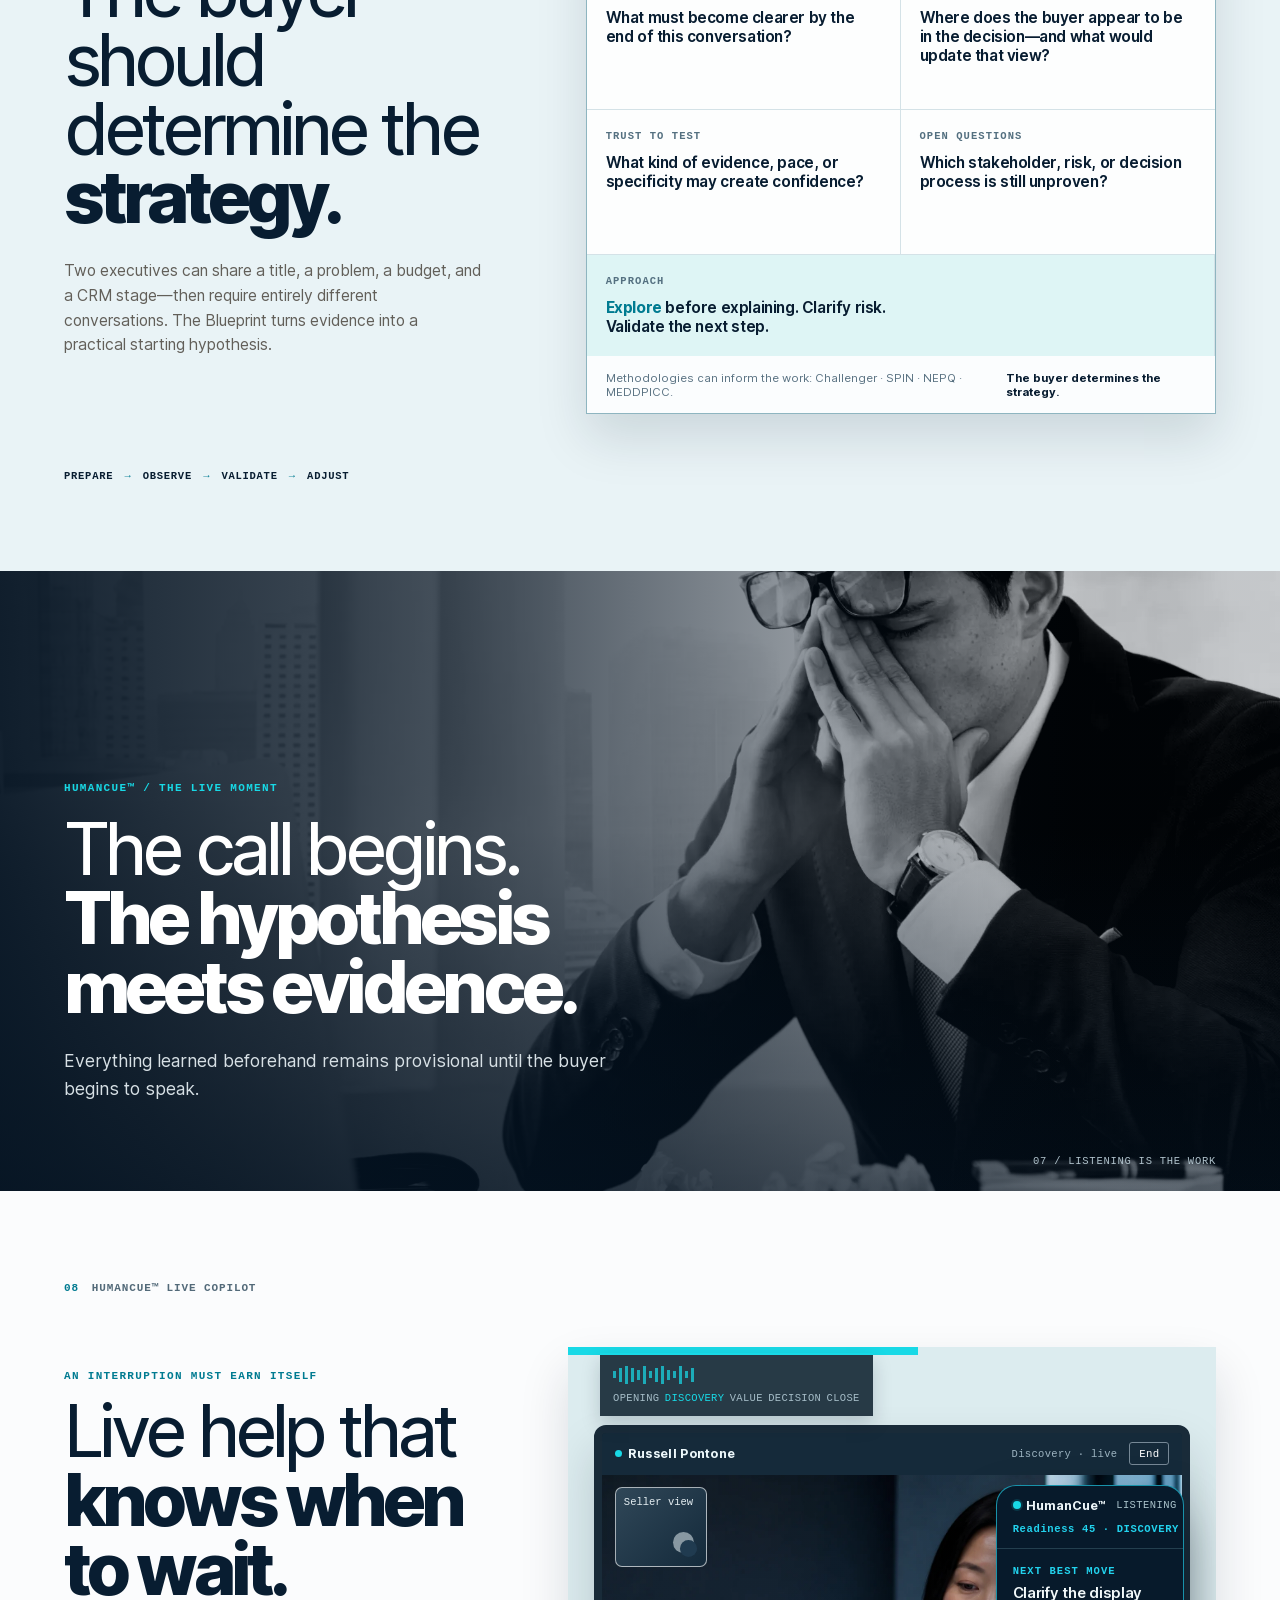
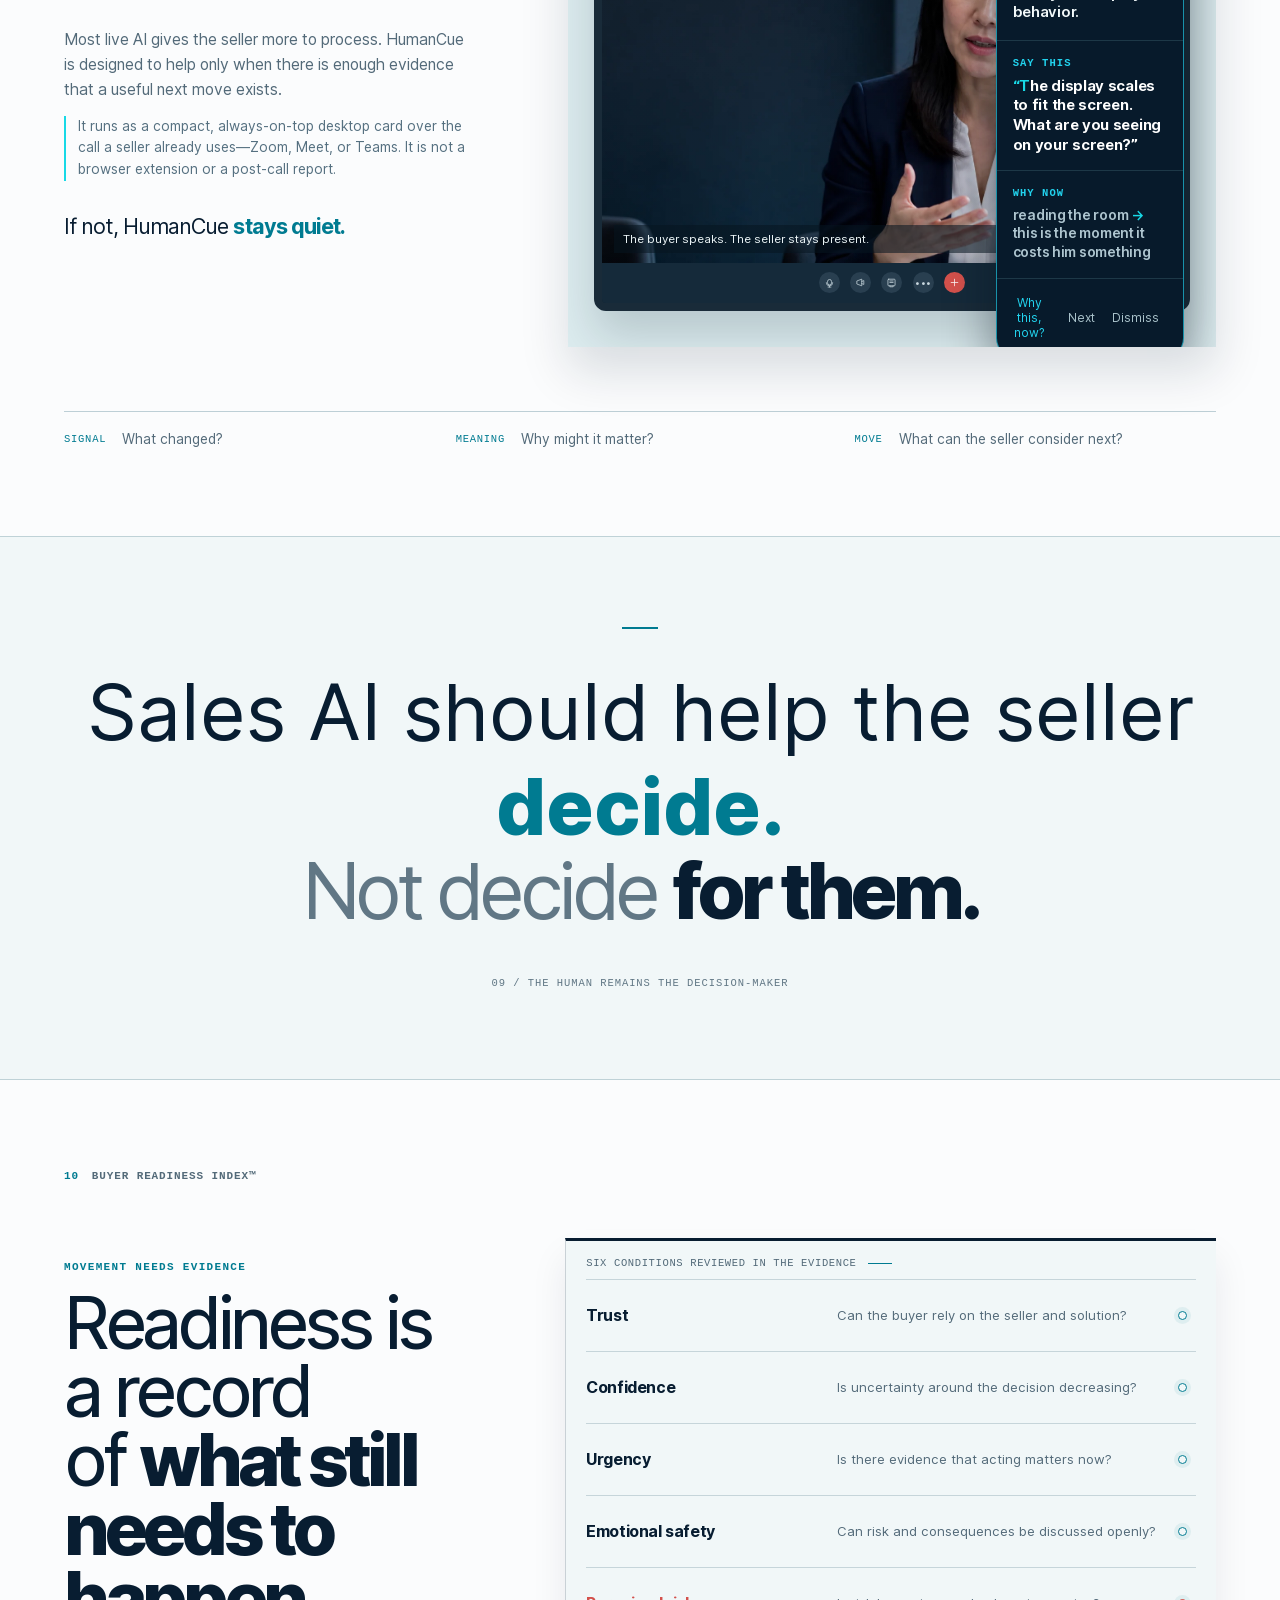
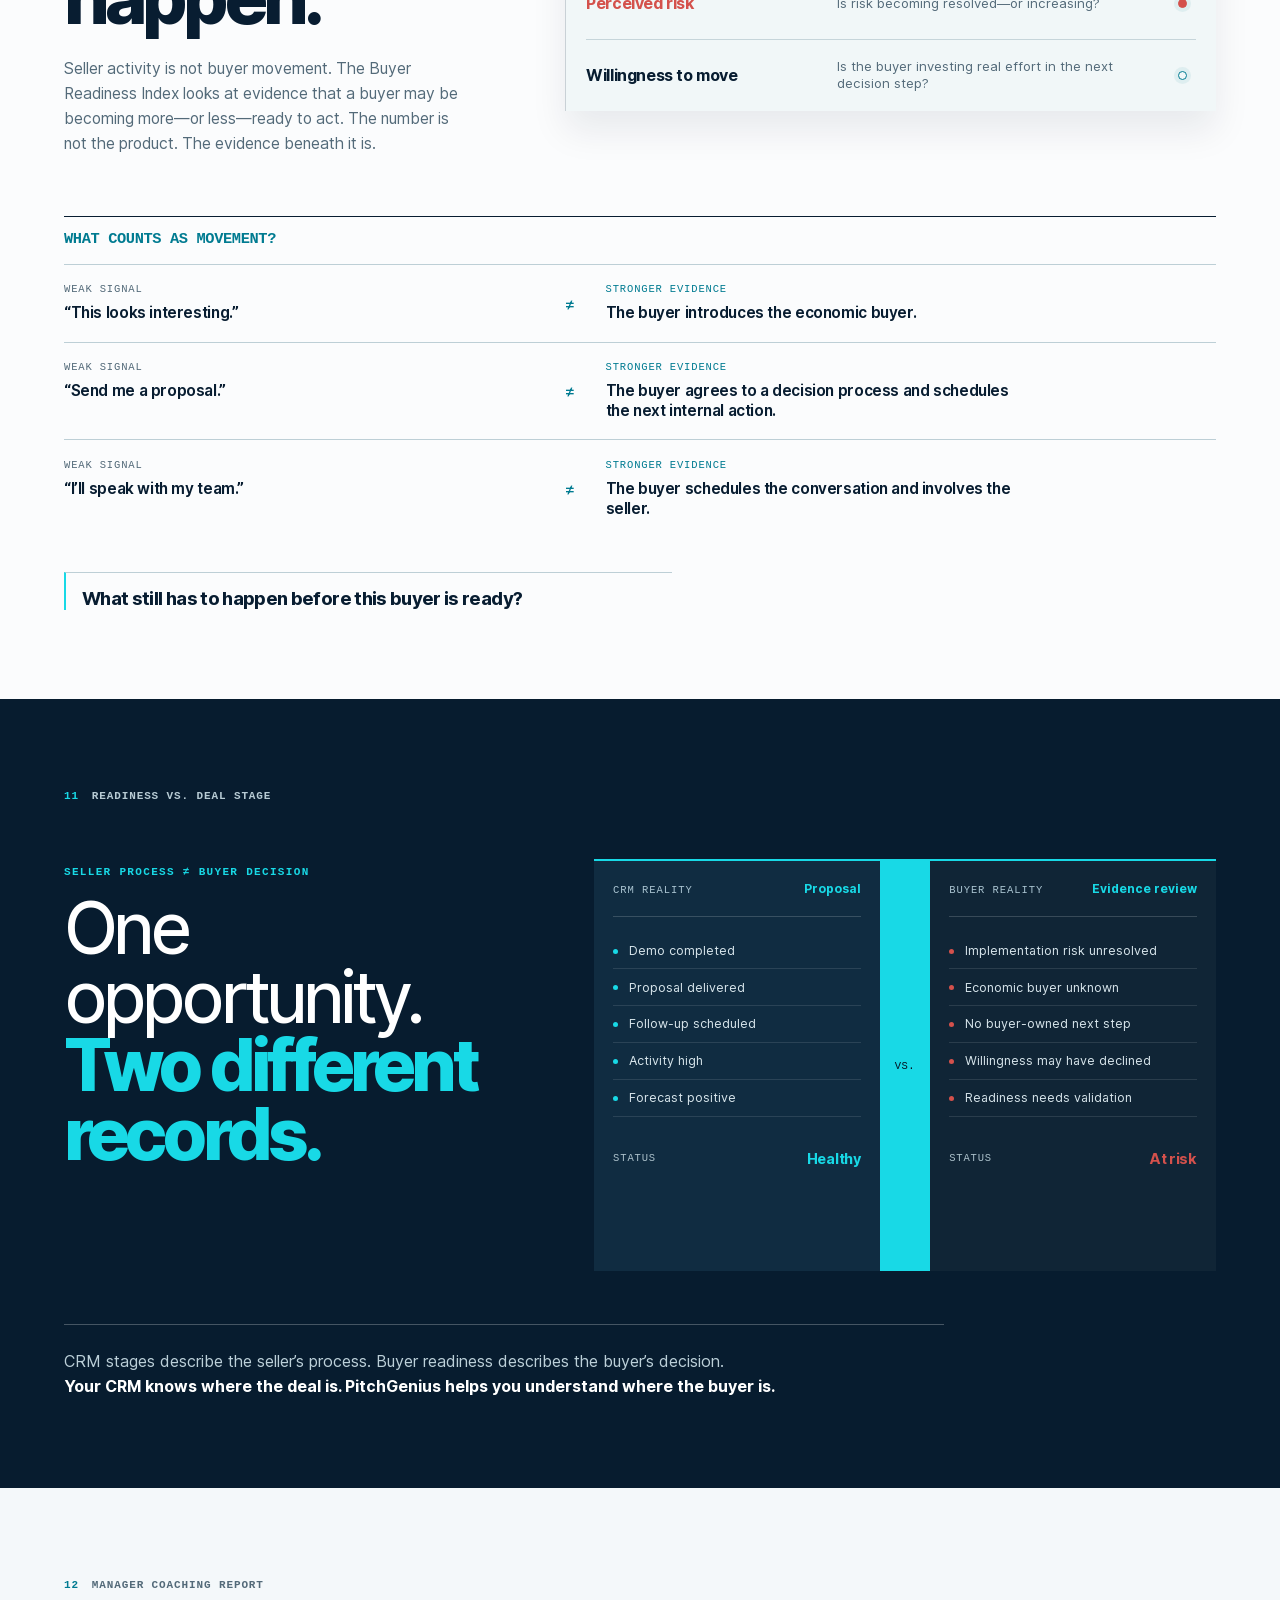
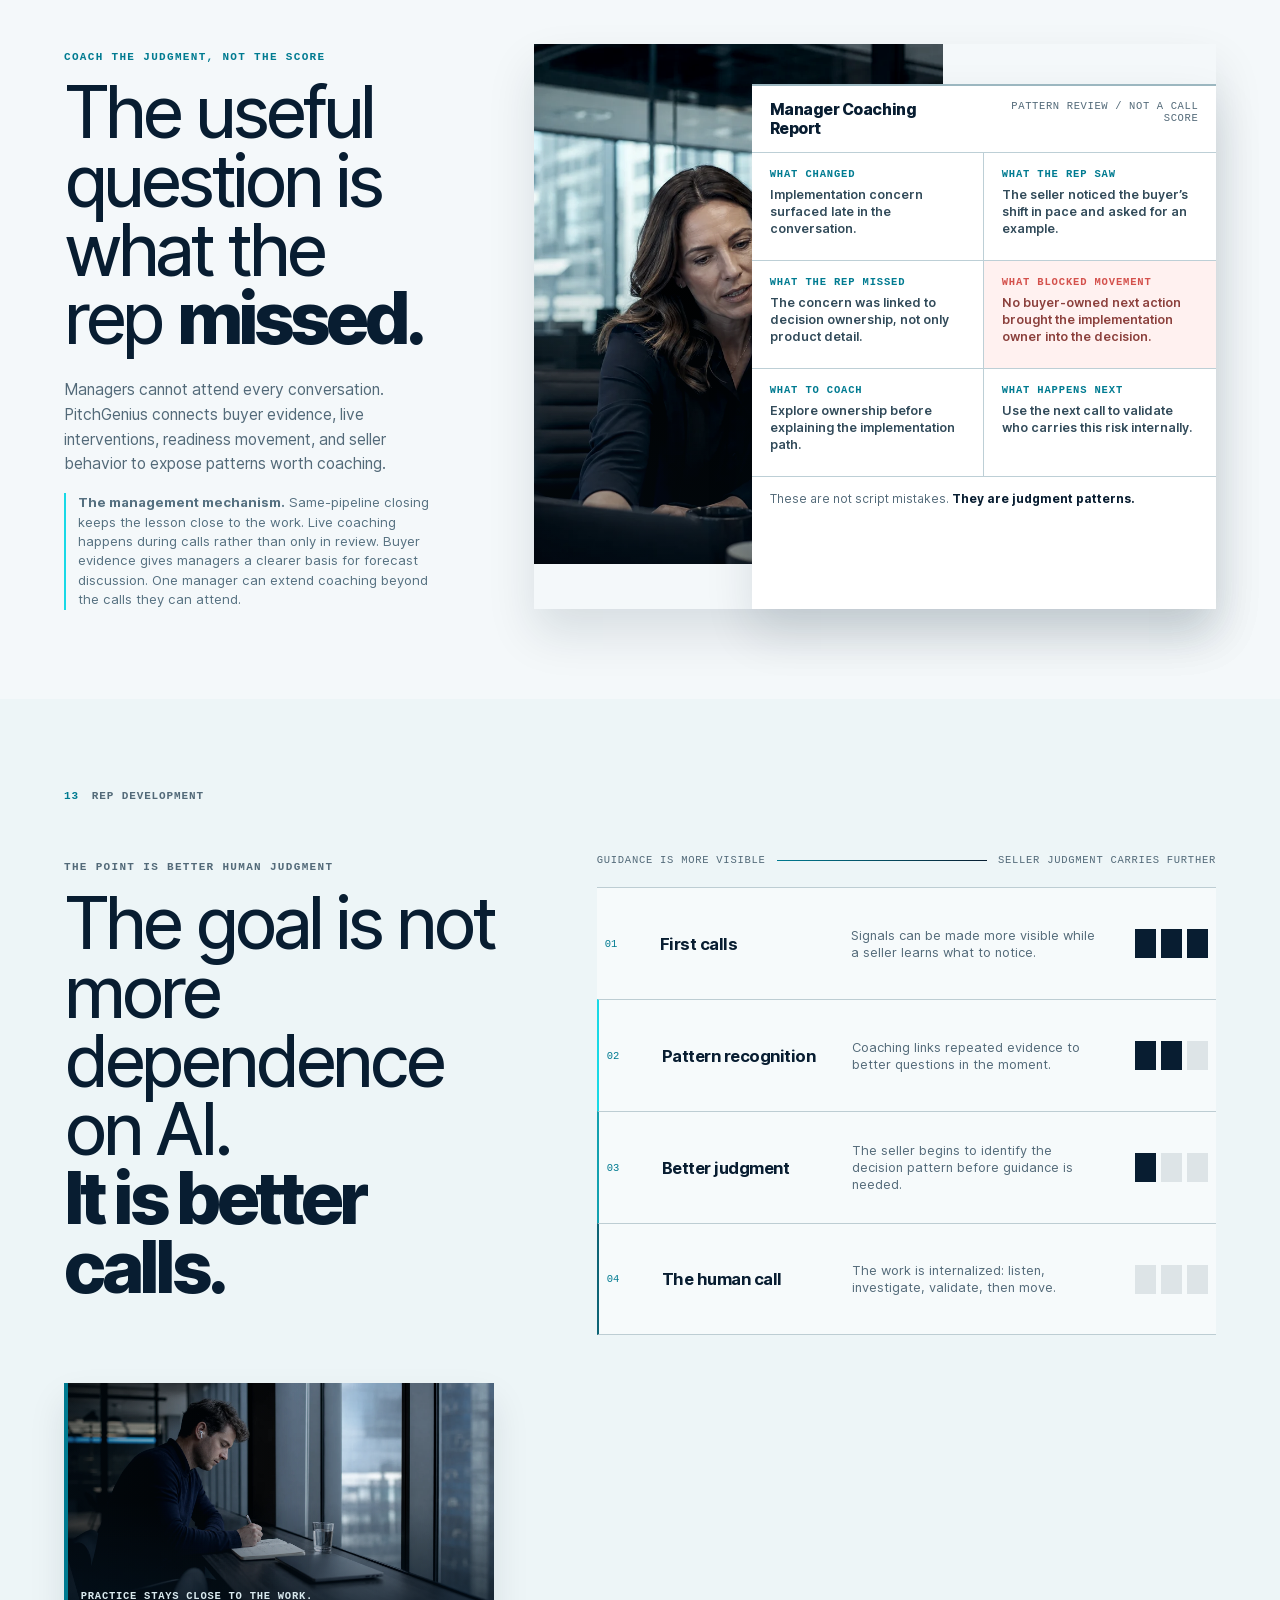
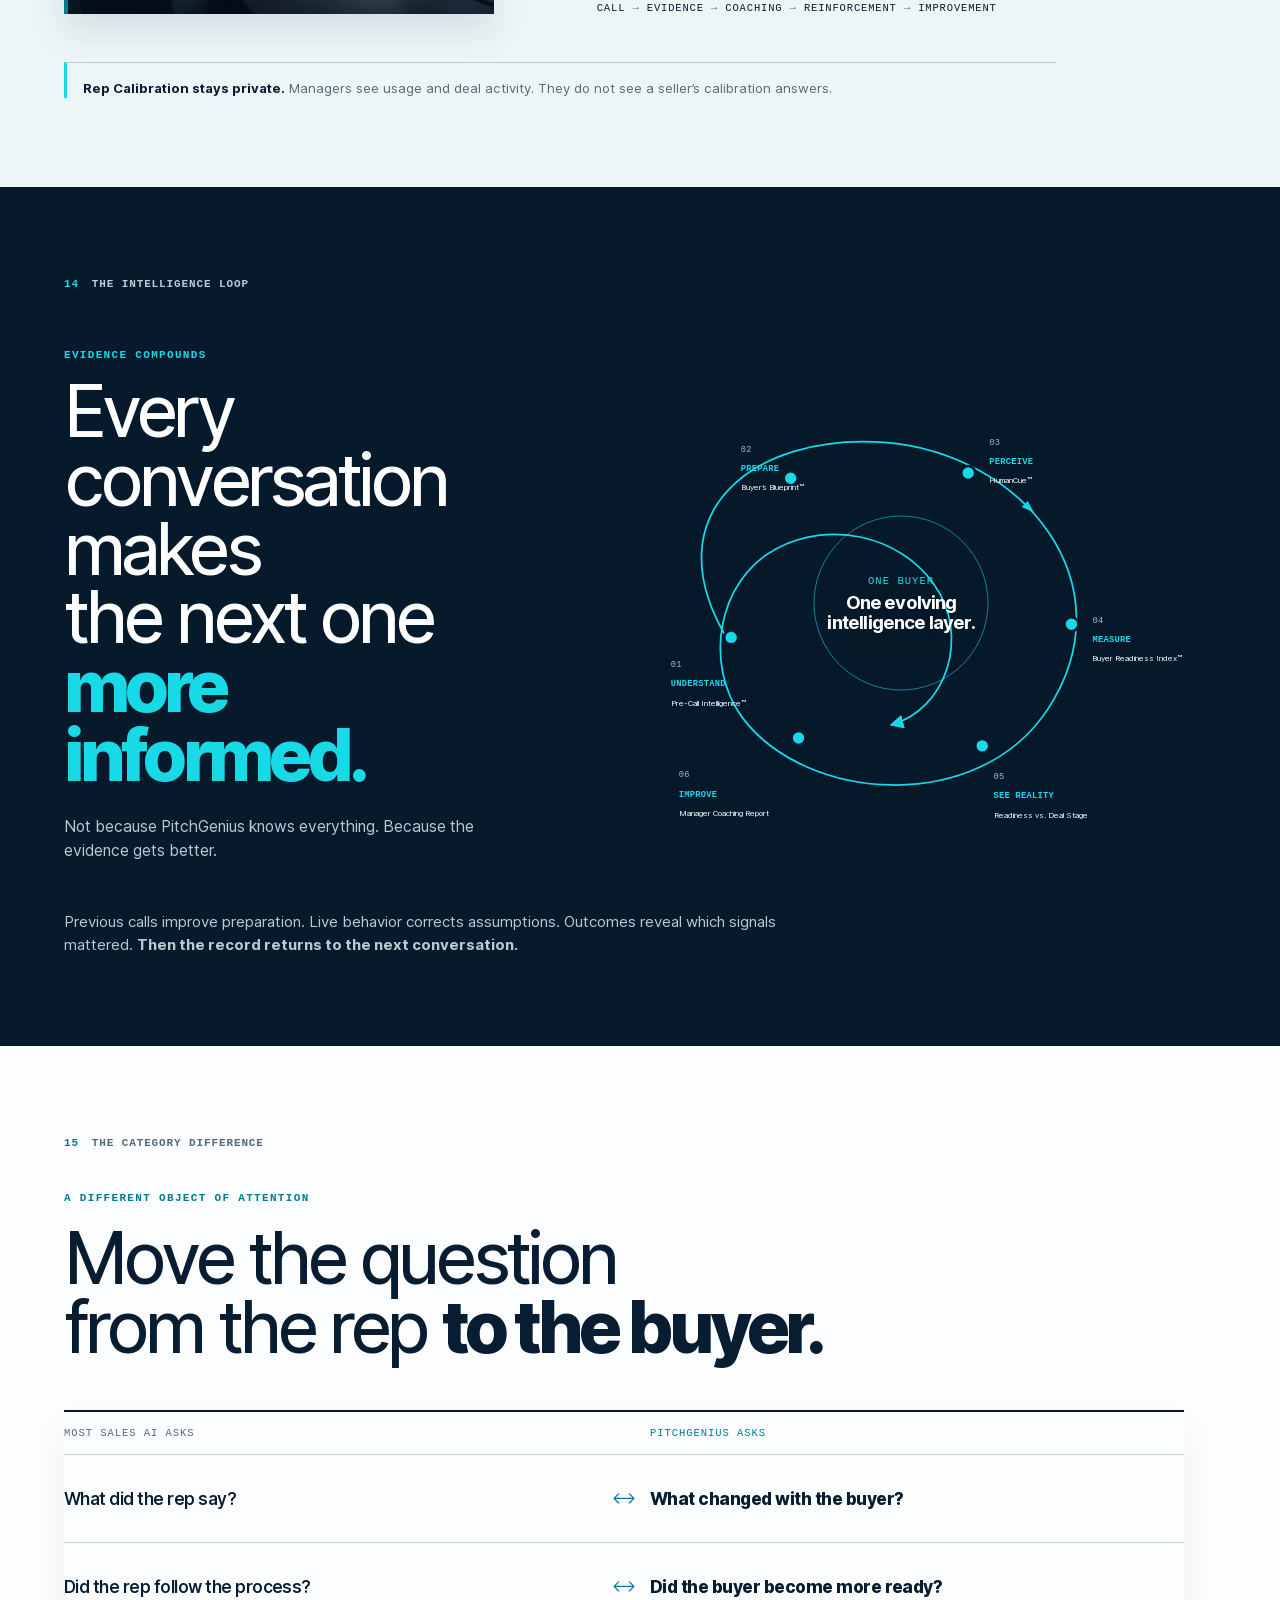
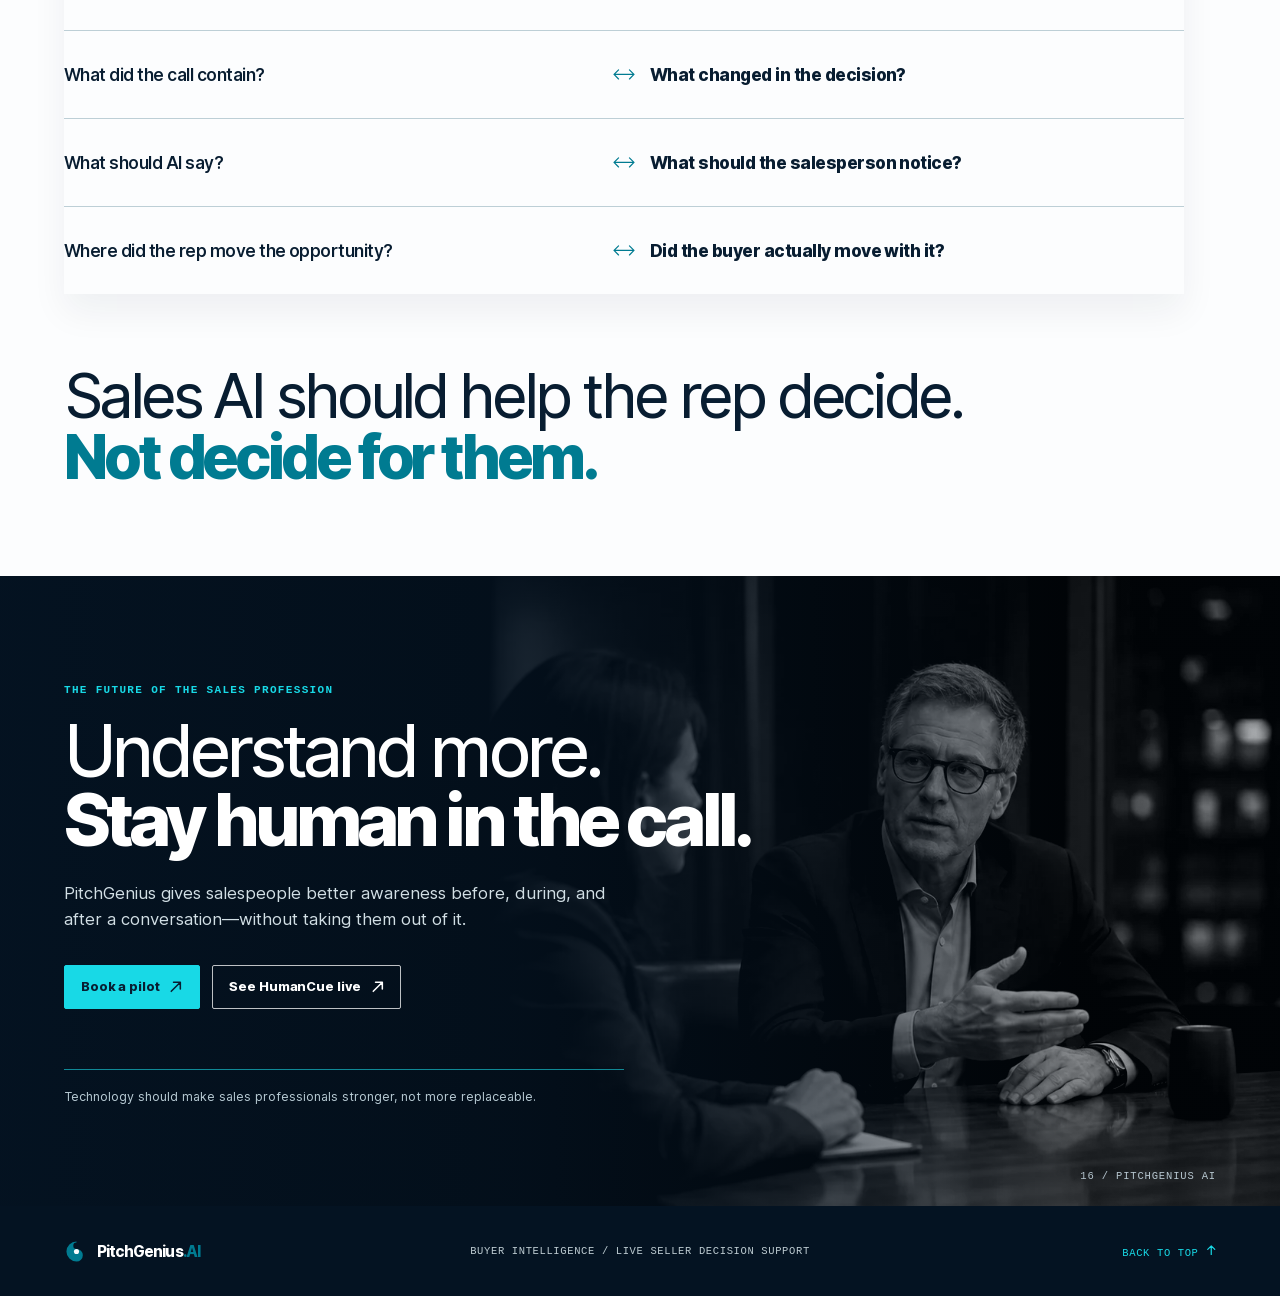
==== commit 163ba3bd: "Polish variants G H I for production" ====
--- a/variant-g/site/index.html
+++ b/variant-g/site/index.html
@@ -81,8 +81,14 @@
         <p class="hero__field-caption">Observed signal → useful hypothesis → open question.</p>
       </div>
       <figure class="hero__buyers" data-reveal style="--reveal-delay:.18s">
-        <img src="assets/f-buyer-field.webp" width="2172" height="724" alt="Four thoughtful executive buyers in black-and-white portraits" />
-        <figcaption><span>THE BUYER FIELD</span><p>Different people. Different context. One pipeline stage cannot explain every decision.</p></figcaption>
+        <div class="hero__portrait-strip" aria-label="Five buyer portraits">
+          <img src="assets/g-buyer-01.jpg" width="5568" height="3712" alt="Buyer portrait" />
+          <img src="assets/g-buyer-02.jpg" width="6240" height="4160" alt="Buyer portrait, composed and analytical" />
+          <img src="assets/g-buyer-03.jpg" width="3888" height="5184" alt="Buyer portrait, watching closely" />
+          <img src="assets/g-buyer-04.jpg" width="2550" height="3300" alt="Buyer portrait, considering a decision" />
+          <img src="assets/g-buyer-05.jpg" width="6240" height="4160" alt="" />
+        </div>
+        <figcaption><span>THE BUYER FIELD / 05 PORTRAITS</span><p>Different people. Different context. One pipeline stage cannot explain every decision.</p></figcaption>
         <i class="hero__buyers-signal" aria-hidden="true"></i>
       </figure>
       <svg class="hero__trace" viewBox="0 0 1200 120" preserveAspectRatio="none" aria-hidden="true"><path pathLength="1" d="M0 74C112 56 166 86 254 65s150-42 239-16 143 34 228 6 137-38 214-8 143 23 265-16"/><circle cx="254" cy="65" r="5"/><circle cx="493" cy="49" r="5"/><circle cx="721" cy="55" r="5"/><circle cx="935" cy="47" r="5"/></svg>
@@ -228,7 +234,7 @@
       </div>
       <div class="call-stage" data-reveal style="--reveal-delay:.12s" role="group" aria-label="A live sales conversation with a compact HumanCue support panel">
         <div class="call-stage__meeting">
-          <div class="meeting-bar"><span class="meeting-bar__person"><i></i> Russell Pontone</span><span>Discovery · 21:34</span><span class="meeting-bar__end" aria-hidden="true">End</span></div>
+          <div class="meeting-bar"><span class="meeting-bar__person"><i></i> Russell Pontone</span><span>Discovery · live</span><span class="meeting-bar__end" aria-hidden="true">End</span></div>
           <div class="meeting-content">
             <div class="meeting-content__portrait"><img src="assets/f-meeting-buyer.webp" width="1672" height="941" loading="eager" decoding="async" alt="A buyer in a remote discovery conversation" /></div>
             <div class="meeting-content__camera"><span>Seller view</span><i></i></div>
@@ -238,16 +244,25 @@
         </div>
         <div class="cue-evidence" role="group" aria-label="HumanCue checks signal, context, evidence, meaning, and actionability before surfacing a cue">
           <div class="cue-evidence__wave" aria-hidden="true"><i></i><i></i><i></i><i></i><i></i><i></i><i></i><i></i><i></i><i></i><i></i><i></i><i></i><i></i></div>
-          <ol class="cue-evidence__stages" aria-hidden="true"><li>Signal</li><li>Context</li><li>Evidence</li><li>Meaning</li><li>Actionability</li></ol>
+          <ol class="cue-evidence__stages" aria-label="HumanCue stage row"><li>Opening</li><li class="is-current">Discovery</li><li>Value</li><li>Decision</li><li>Close</li></ol>
         </div>
         <article class="live-card" aria-label="HumanCue example decision support">
-          <header class="live-card__head"><span class="live-card__brand"><i></i> HumanCue™</span><span class="live-card__context">45 · DISCOVERY</span></header>
-          <div class="live-card__meta"><span><strong>Buyer signal</strong> Screen behavior remains the live observation.</span></div>
-          <section><h3>Next best move</h3><p>Clarify the display behavior.</p></section>
-          <section><h3>Say this</h3><p class="live-card__quote">“The display scales to fit the screen. What are you seeing on your screen?”</p></section>
-          <section><h3>Why now</h3><p>reading the room <span>→</span> this is the moment it costs him something</p></section>
-          <footer><button class="live-card__why" type="button" data-detail-toggle aria-expanded="false" aria-controls="humancue-context">Why this, now?</button><span class="live-card__chrome" aria-hidden="true">listening</span></footer>
-          <div class="live-card__detail" id="humancue-context" hidden data-detail-panel><span><b>Context</b> The buyer is still describing the display; do not jump ahead.</span><span><b>Evidence</b> This is a live observation, not a conclusion about intent.</span></div>
+          <header class="live-card__head">
+            <span class="live-card__brand"><i></i> HumanCue™</span>
+            <span class="live-card__state">Listening</span>
+            <span class="live-card__context">Readiness 45 · DISCOVERY</span>
+          </header>
+          <div class="live-card__blocks" data-cue-current>
+            <section><h3>Next best move</h3><p>Clarify the display behavior.</p></section>
+            <section><h3>Say this</h3><p class="live-card__quote">“The display scales to fit the screen. What are you seeing on your screen?”</p></section>
+            <section><h3>Why now</h3><p>reading the room <span>→</span> this is the moment it costs him something</p></section>
+          </div>
+          <footer>
+            <button class="live-card__why" type="button" data-detail-toggle aria-expanded="false" aria-controls="humancue-context">Why this, now?</button>
+            <span class="live-card__actions"><button type="button" data-cue-next>Next</button><button type="button" data-cue-dismiss>Dismiss</button></span>
+          </footer>
+          <div class="live-card__detail" id="humancue-context" hidden data-detail-panel><span><b>Trust</b> not measured</span><span><b>Willingness</b> not measured</span><span><b>Reached</b> Discovery</span></div>
+          <div class="live-card__status" hidden data-cue-status><p>HumanCue stays quiet until there is a useful, evidenced next move.</p><button type="button" data-cue-reset>Bring the cue back</button></div>
         </article>
       </div>
       <div class="humancue__outcome" data-reveal>
@@ -351,7 +366,7 @@
       <div class="chapter-label" data-reveal><span>15</span><p>The category difference</p></div>
       <div class="difference__heading" data-reveal><p class="eyebrow eyebrow--cyan">A DIFFERENT OBJECT OF ATTENTION</p><h2>Move the question<br>from the rep <em>to the buyer.</em></h2></div>
       <div class="question-pairs" data-reveal style="--reveal-delay:.08s">
-        <div class="question-pairs__head"><span>Most sales AI asks</span><span>PitchGenius asks</span></div>
+        <div class="question-pairs__head"><span>Most sales AI asks</span><span aria-hidden="true"></span><span>PitchGenius asks</span></div>
         <article><p>What did the rep say?</p><i aria-hidden="true"><svg viewBox="0 0 24 12" focusable="false"><path d="M1 6h22M6 1 1 6l5 5M18 1l5 5-5 5"/></svg></i><p>What changed with the buyer?</p></article>
         <article><p>Did the rep follow the process?</p><i aria-hidden="true"><svg viewBox="0 0 24 12" focusable="false"><path d="M1 6h22M6 1 1 6l5 5M18 1l5 5-5 5"/></svg></i><p>Did the buyer become more ready?</p></article>
         <article><p>What did the call contain?</p><i aria-hidden="true"><svg viewBox="0 0 24 12" focusable="false"><path d="M1 6h22M6 1 1 6l5 5M18 1l5 5-5 5"/></svg></i><p>What changed in the decision?</p></article>
@@ -369,7 +384,7 @@
         <p class="eyebrow eyebrow--cyan">THE FUTURE OF THE SALES PROFESSION</p>
         <h2>Understand more.<br><em>Stay human in the call.</em></h2>
         <p>PitchGenius gives salespeople better awareness before, during, and after a conversation—without taking them out of it.</p>
-        <div class="closing__actions"><a class="button button--cyan" href="#humancue">See HumanCue live <svg class="icon icon--arrow" viewBox="0 0 12 12" aria-hidden="true"><path d="M2 10 10 2M4 2h6v6"/></svg></a><a class="button button--light" href="https://pitchgenius.ai">Book a pilot <svg class="icon icon--arrow" viewBox="0 0 12 12" aria-hidden="true"><path d="M2 10 10 2M4 2h6v6"/></svg></a></div>
+        <div class="closing__actions"><a class="button button--dark" href="https://pitchgenius.ai">Book a pilot <svg class="icon icon--arrow" viewBox="0 0 12 12" aria-hidden="true"><path d="M2 10 10 2M4 2h6v6"/></svg></a><a class="button button--light" href="#humancue">See HumanCue live <svg class="icon icon--arrow" viewBox="0 0 12 12" aria-hidden="true"><path d="M2 10 10 2M4 2h6v6"/></svg></a></div>
         <p class="closing__manifesto">Technology should make sales professionals stronger, not more replaceable.</p>
       </div>
       <p class="closing__chapter">16 / PitchGenius AI</p>
--- a/variant-g/site/styles.css
+++ b/variant-g/site/styles.css
@@ -1,4 +1,5 @@
-@font-face { font-family: "Satoshi"; src: url("assets/fonts/Satoshi-Variable.woff2") format("woff2"); font-style: normal; font-weight: 300 900; font-display: swap; }
+@font-face { font-family: "Inter"; src: url("assets/fonts/Inter-roman.var.woff2") format("woff2"); font-style: normal; font-weight: 100 900; font-display: swap; }
+@font-face { font-family: "Inter"; src: url("assets/fonts/Inter-italic.var.woff2") format("woff2"); font-style: italic; font-weight: 100 900; font-display: swap; }
 
 :root {
   --ink: #091f34;
@@ -12,8 +13,8 @@
   --muted: #5f7180;
   --risk: #e95b54;
   --white: #ffffff;
-  --display: "Satoshi", system-ui, sans-serif;
-  --body: "Satoshi", system-ui, sans-serif;
+  --display: Inter, system-ui, -apple-system, "Segoe UI", sans-serif;
+  --body: Inter, system-ui, -apple-system, "Segoe UI", sans-serif;
   --mono: "SFMono-Regular", Consolas, "Liberation Mono", monospace;
   --gutter: clamp(1.4rem, 5vw, 6.4rem);
   --rule: 1px solid var(--line);
@@ -32,8 +33,8 @@
 .skip-link { position: fixed; z-index: 200; left: 1rem; top: -5rem; padding: .8rem 1.1rem; background: var(--cyan); color: var(--ink); font-weight: 700; transition: top .2s ease; }
 .skip-link:focus { top: 1rem; outline: 3px solid var(--ink); }
 
-.site-header { position: sticky; top: 0; z-index: 80; height: 78px; display: grid; grid-template-columns: 1fr auto 1fr; align-items: center; gap: 2rem; padding: 0 var(--gutter); color: var(--ink); background: color-mix(in srgb, var(--paper) 94%, transparent); border-bottom: 1px solid color-mix(in srgb, var(--ink) 10%, transparent); backdrop-filter: blur(16px); transition: height .25s ease, background .25s ease; }
-.site-header.is-scrolled { height: 62px; background: color-mix(in srgb, var(--paper) 96%, transparent); }
+.site-header { position: sticky; top: 0; z-index: 80; height: 78px; display: grid; grid-template-columns: 1fr auto 1fr; align-items: center; gap: 2rem; padding: 0 var(--gutter); color: var(--ink); background: var(--paper); border-bottom: 1px solid color-mix(in srgb, var(--ink) 10%, transparent); transition: height .25s ease, background .25s ease; }
+.site-header.is-scrolled { height: 62px; background: var(--paper); }
 .brand { display: inline-flex; align-items: center; width: max-content; gap: .48rem; font-size: 1.05rem; font-weight: 760; letter-spacing: -.065em; }
 .brand__mark { width: 25px; height: 25px; color: var(--cyan-deep); flex: 0 0 auto; }
 .brand__dot { margin-left: .04em; color: var(--cyan-deep); }
@@ -692,3 +693,498 @@
 @media (prefers-reduced-motion: reduce) {
   .hero__trace path, .hero__trace circle, .evidence-orbit__lines path, .call-stage.is-visible .live-card { animation: none; opacity: 1; stroke-dashoffset: 0; }
 }
+
+/* --------------------------------------------------------------------------
+   G / Signal Trace correction pass
+   Editorial evidence is the visual system here: a clear field note, a trace,
+   then a legible product moment. These overrides intentionally reduce the
+   old dashboard density and give the longer story a firmer visual cadence.
+   -------------------------------------------------------------------------- */
+:root {
+  --signal-paper: #fbfcfd;
+  --signal-ice: #e8f3f6;
+  --signal-rule: rgba(8, 29, 49, .17);
+  --signal-soft: rgba(8, 29, 49, .06);
+}
+
+body { background: var(--signal-paper); }
+.chapter { padding-block: clamp(4.8rem, 7vw, 7.2rem); }
+.chapter-label { min-height: 1.1rem; }
+.chapter-label, .eyebrow { font-size: 10px; }
+.chapter-label p, .eyebrow { line-height: 1.35; }
+.chapter-label span, .eyebrow--cyan { color: var(--cyan-deep); }
+.chapter--dark .chapter-label span, .chapter--ink .chapter-label span,
+.chapter--photo .chapter-label span, .chapter--dark .eyebrow--cyan,
+.chapter--ink .eyebrow--cyan, .chapter--photo .eyebrow--cyan { color: var(--cyan); }
+
+/* Hero: the field is a bounded evidence board, never a stack of collisions. */
+.hero { min-height: 0; grid-template-columns: minmax(0, 1.08fr) minmax(380px, .92fr); row-gap: clamp(1.5rem, 3vw, 2.7rem); }
+.hero__copy { padding-bottom: 0; }
+.hero h1 { max-width: 11.5ch; margin-block: 1.15rem 1.35rem; font-size: clamp(3.2rem, 4.9vw, 6rem); line-height: .91; }
+.hero__line { white-space: nowrap; }
+.hero__lede { max-width: 35rem; font-size: clamp(1rem, 1.16vw, 1.12rem); }
+.hero__actions { margin-top: 1.8rem; }
+.hero__field { min-height: clamp(490px, 40vw, 575px); border-left: 2px solid rgba(0, 123, 145, .28); }
+.field-card { width: min(76%, 330px); padding: 1rem 1.05rem; }
+.field-card--source { top: 7%; left: 5%; width: min(88%, 430px); }
+.field-card--known { top: 37%; right: 7%; }
+.field-card--likely { top: 58%; left: 9%; }
+.field-card--unknown { right: 4%; bottom: 13.5%; }
+.field-card:not(.field-card--source) p { font-size: .91rem; line-height: 1.3; }
+.hero__field-caption { left: 5%; bottom: 1.8%; max-width: 30ch; font-size: 9px; line-height: 1.45; }
+.hero__buyers { margin-top: -.25rem; }
+.hero__buyers figcaption { width: min(39%, 450px); }
+
+/* Keep the evidence notation alive without turning every chapter into a
+   full-height poster. */
+.problem, .evidence, .system, .precall, .blueprint, .humancue, .readiness,
+.alignment, .coaching, .development, .intelligence-loop, .difference, .closing { min-height: 0; }
+.problem__statement, .evidence__intro, .precall__intro, .blueprint__heading,
+.humancue__intro, .readiness__heading, .alignment__heading, .coaching__intro,
+.development__heading, .intelligence-loop__heading { align-self: start; }
+.problem__statement h2, .evidence__intro h2, .precall__intro h2,
+.blueprint__heading h2, .humancue__intro h2, .readiness__heading h2,
+.alignment__heading h2, .coaching__intro h2, .development__heading h2,
+.intelligence-loop__heading h2 { margin-top: .85rem; }
+.problem__statement > p:not(.eyebrow), .evidence__intro > p:last-child,
+.precall__intro > p:last-child, .blueprint__heading > p:last-child,
+.humancue__intro > p:not(.eyebrow):not(.humancue__quiet),
+.readiness__heading > p:last-child, .coaching__intro > p:not(.eyebrow),
+.intelligence-loop__heading > p:last-child { font-size: .98rem; }
+
+/* 02 / a little more air around the observation, less unused section height. */
+.problem { row-gap: 2rem; }
+.problem__visual { padding-top: 0; }
+.movement-map { margin-top: -2.6rem; }
+
+/* 03 / the orbit is an evidence diagram, so its labels carry more weight. */
+.evidence { grid-template-rows: auto auto auto; }
+.evidence__intro { padding: 2.2rem 0 1rem; }
+.evidence-orbit { min-height: clamp(470px, 40vw, 560px); }
+.orbit-tag span { font-size: 10px; }
+.orbit-tag strong { font-size: 1.08rem; }
+.orbit-tag p { font-size: .8rem; }
+
+/* 04 / six passes become a staggered evidence ledger rather than six equal
+   dashboard tiles. */
+.system { background-image: linear-gradient(90deg, rgba(8, 29, 49, .045) 1px, transparent 1px); background-size: 76px 100%; }
+.system__heading { max-width: 1120px; margin: 2rem auto 3.2rem; }
+.system__heading h2 { max-width: 12ch; }
+.system-flow { grid-template-columns: repeat(3, minmax(0, 1fr)); gap: 1rem; max-width: 1120px; border-top: 0; }
+.system-flow li, .system-flow li:last-child { min-height: 236px; padding: 1.2rem 1.15rem 1.3rem; border: 1px solid var(--signal-rule); border-top: 3px solid var(--cyan-deep); background: rgba(255,255,255,.72); }
+.system-flow li:nth-child(2), .system-flow li:nth-child(5) { transform: translateY(1.2rem); }
+.system-flow li:nth-child(3), .system-flow li:nth-child(6) { transform: translateY(2.4rem); }
+.system-flow li:nth-child(5) { border-top-color: var(--risk); }
+.system-flow li::before { top: -.7rem; left: 1.1rem; width: 10px; height: 10px; border: 2px solid var(--signal-paper); }
+.system-flow small { margin-top: 2rem; font-size: 10px; }
+.system-flow strong { font-size: clamp(1.03rem, 1.35vw, 1.3rem); }
+.system-flow p { max-width: 23ch; margin-top: .9rem; font-size: .82rem; }
+.system__loop-line { max-width: 1120px; margin-top: 4.1rem; }
+.system__postcall { max-width: 1120px; }
+
+/* 05–06 / one ledger, one working brief. */
+.precall { min-height: 0; }
+.evidence-ledger { align-self: start; }
+.ledger-state { min-height: 330px; }
+.blueprint { min-height: 0; }
+.blueprint-sheet { align-self: start; }
+.blueprint-sheet__grid section { min-height: 145px; }
+.blueprint__cycle { align-self: end; }
+
+/* 07 / the transition is a full-bleed breath between preparation and the
+   product, with a visible trace rather than another card. */
+.cue-transition { min-height: clamp(620px, 66vh, 780px); }
+.cue-transition__content { max-width: 47rem; }
+.cue-transition__content h2 { max-width: 13ch; }
+
+/* 08 / canonical live HumanCue card. */
+.humancue { min-height: 0; }
+.humancue__intro { padding-top: 1rem; }
+.humancue__desktop-note { font-size: .86rem !important; }
+.call-stage { min-height: clamp(600px, 43vw, 650px); }
+.cue-evidence { top: 15%; left: 5%; width: min(42%, 310px); padding: .7rem .8rem .75rem; border-top-width: 2px; }
+.cue-evidence__wave { height: 18px; gap: 3px; }
+.cue-evidence__wave i { width: 3px; }
+.cue-evidence__stages { margin-top: .5rem; font-size: 8px; }
+.live-card { top: 23%; right: 5%; left: auto; width: min(48%, 390px); min-width: 300px; border-color: rgba(34, 211, 238, .65); border-radius: 20px; background: #071a2b; box-shadow: 0 26px 50px rgba(2,15,27,.46); }
+.live-card__head { display: grid; grid-template-columns: auto auto minmax(0, 1fr); min-height: 44px; gap: .65rem; padding: .75rem 1rem; border-bottom-color: rgba(145, 208, 219, .2); font-size: .78rem; }
+.live-card__brand { white-space: nowrap; }
+.live-card__brand i { width: 8px; height: 8px; }
+.live-card__state { color: #a9c2ca; font-family: var(--mono); font-size: 9px; letter-spacing: .04em; text-transform: uppercase; }
+.live-card__context { align-self: center; color: #22d3ee; font-size: 9px; letter-spacing: .06em; text-align: right; }
+.live-card__blocks { display: block; }
+.live-card__blocks[hidden], .live-card__status[hidden] { display: none !important; }
+.live-card section { min-height: 92px; padding: 1rem; border-bottom-color: rgba(145,208,219,.16); }
+.live-card h3 { margin-bottom: .42rem; color: #22d3ee; font-size: 10px; letter-spacing: .1em; }
+.live-card section p { font-size: .93rem; line-height: 1.3; }
+.live-card section:last-of-type p { font-size: .8rem; line-height: 1.35; }
+.live-card__quote { font-size: .94rem !important; font-weight: 650 !important; }
+.live-card footer { min-height: 52px; padding: .75rem 1rem; }
+.live-card button { min-height: 30px; padding: .3rem .45rem; color: #a9c2ca; font-size: .75rem; border-radius: 4px; }
+.live-card button:hover, .live-card button:focus-visible { color: #071a2b; background: #22d3ee; }
+.live-card__why { padding-left: 0 !important; color: #22d3ee !important; text-decoration: none; }
+.live-card__why:hover, .live-card__why:focus-visible { color: #071a2b !important; }
+.live-card__actions { display: flex; align-items: center; gap: .2rem; }
+.live-card__detail { gap: .55rem; padding: .8rem 1rem 1rem; color: #bfd3d9; border-top-color: rgba(145,208,219,.16); background: #0a2032; font-size: .74rem; }
+.live-card__detail b { min-width: 68px; font-size: 9px; }
+.live-card__status { padding: 1.15rem 1rem; color: #bfd3d9; border-top: 1px solid rgba(145,208,219,.16); background: #0a2032; font-size: .82rem; line-height: 1.4; }
+.live-card__status p { margin: 0 0 .85rem; }
+.live-card__status button { color: #22d3ee; padding-left: 0; }
+.humancue__outcome { margin-top: 1rem; padding-top: 1.2rem; }
+
+/* 09 / make the belief a deliberate editorial pause. */
+.belief { min-height: clamp(420px, 52vh, 560px); }
+.belief__rule { margin-bottom: 2.2rem; }
+.belief__caption { margin-top: 3rem; }
+
+/* 10 / readiness is a list of evidence, never a progress gauge. */
+.readiness { min-height: 0; }
+.readiness__heading { padding-top: 1rem; }
+.readiness-spectrum { align-self: start; padding: 1rem 1.25rem 0; border-top: 3px solid var(--ink); border-left: 1px solid var(--signal-rule); background: #f1f7f8; }
+.readiness-spectrum__axis { font-size: 10px; }
+.readiness-spectrum li { min-height: 72px; grid-template-columns: minmax(150px, .72fr) 1fr 18px; }
+.readiness-spectrum li > b { font-size: 1rem; }
+.readiness-spectrum li > span { font-size: .82rem; }
+.evidence-comparisons { margin-top: .5rem; }
+.evidence-comparisons__label { font-size: 10px; }
+.evidence-comparisons p { font-size: .96rem; }
+
+/* 11–12 / juxtaposition and case file. */
+.alignment { min-height: 0; }
+.reality-split article { min-height: 410px; }
+.coaching { min-height: 0; }
+.coaching__record { min-height: 565px; }
+.coaching-report header span { font-size: .98rem; }
+.coaching-report dd { font-size: .78rem; }
+.coaching-report dl > div { min-height: 108px; }
+
+/* 13 / a readable development ladder with a real image anchor. */
+.development { min-height: 0; }
+.development-path { align-self: start; }
+.development-path__guide { font-size: 10px; }
+.development-path article { min-height: 112px; grid-template-columns: 42px 1.1fr 1.5fr 100px; padding-inline: .5rem; }
+.development-path article:nth-of-type(2) { border-left: 2px solid var(--cyan); }
+.development-path article:nth-of-type(3) { border-left: 2px solid color-mix(in srgb, var(--cyan) 70%, var(--ink)); }
+.development-path article:nth-of-type(4) { border-left: 2px solid color-mix(in srgb, var(--cyan) 38%, var(--ink)); }
+.development-path article:nth-of-type(5) { border-left: 2px solid var(--ink); }
+.development-path h3 { font-size: 1.03rem; }
+.development-path article p { font-size: .8rem; }
+.cue-mini i { width: 21px; height: 29px; }
+.development__portrait { height: clamp(210px, 18vw, 285px); }
+
+/* 15 / editorial redline: the center marker has its own column at every size. */
+.difference { min-height: 0; }
+.difference__heading { margin-block: 2rem 3rem; }
+.question-pairs { max-width: 1120px; }
+.question-pairs__head { grid-template-columns: minmax(0, 1fr) 52px minmax(0, 1fr); padding-block: .95rem; font-size: 10px; }
+.question-pairs__head span:last-child { grid-column: 3; }
+.question-pairs article { min-height: 88px; grid-template-columns: minmax(0, 1fr) 52px minmax(0, 1fr); }
+.question-pairs article p { font-size: clamp(.98rem, 1.35vw, 1.2rem); }
+.question-pairs article i svg { width: 1.5rem; }
+.difference__closing { margin-top: 4.5rem; }
+
+.closing { min-height: clamp(620px, 70vh, 780px); }
+
+@media (min-width: 981px) {
+  .hero__field { min-height: clamp(500px, 38vw, 570px); }
+  .problem__statement, .evidence__intro, .precall__intro, .blueprint__heading,
+  .humancue__intro, .readiness__heading, .alignment__heading, .coaching__intro,
+  .development__heading, .intelligence-loop__heading { transform: translateY(-1.4rem); }
+  .system-flow li:hover, .system-flow li:focus-within { transform: translateY(-.25rem); }
+  .system-flow li:nth-child(2):hover, .system-flow li:nth-child(2):focus-within,
+  .system-flow li:nth-child(5):hover, .system-flow li:nth-child(5):focus-within { transform: translateY(.95rem); }
+  .system-flow li:nth-child(3):hover, .system-flow li:nth-child(3):focus-within,
+  .system-flow li:nth-child(6):hover, .system-flow li:nth-child(6):focus-within { transform: translateY(2.15rem); }
+}
+
+@media (max-width: 980px) {
+  .chapter { padding-block: 4.8rem 5.4rem; }
+  .hero h1 { max-width: 11ch; font-size: clamp(3.05rem, 9.2vw, 4.6rem); }
+  .hero__line { white-space: normal; }
+  .hero__field { min-height: 500px; }
+  .problem__statement, .evidence__intro, .precall__intro, .blueprint__heading,
+  .humancue__intro, .readiness__heading, .alignment__heading, .coaching__intro,
+  .development__heading, .intelligence-loop__heading { transform: none; }
+  .system__heading { margin: 1.2rem 0 2.7rem; }
+  .system-flow { display: grid; grid-template-columns: repeat(2, minmax(0, 1fr)); gap: .8rem; border-top: 0; }
+  .system-flow li, .system-flow li:last-child { min-height: 220px; border: 1px solid var(--signal-rule); border-top-width: 3px; }
+  .system-flow li:nth-child(2), .system-flow li:nth-child(3), .system-flow li:nth-child(5), .system-flow li:nth-child(6) { transform: none; }
+  .system-flow li:hover, .system-flow li:focus-within { transform: translateY(-3px); }
+  .system__loop-line { margin-top: 2rem; }
+  .movement-map { margin-top: -1.4rem; }
+  .evidence__intro { padding: 0; }
+  .readiness-spectrum { align-self: start; }
+  .development-path article { grid-template-columns: 38px 1fr 1.35fr 76px; }
+  .live-card { top: 23%; right: 4%; width: min(54%, 370px); }
+}
+
+@media (max-width: 680px) {
+  .hero { padding-top: 4rem; }
+  .hero h1 { max-width: 100%; font-size: clamp(2.95rem, 12.8vw, 4rem); line-height: .95; }
+  .hero__lede { font-size: 1rem; }
+  .hero__field { min-height: 465px; }
+  .field-card--source { top: 5%; }
+  .field-card--known { top: 35%; }
+  .field-card--likely { top: 56%; }
+  .field-card--unknown { bottom: 13%; }
+  .hero__field-caption { left: 5%; bottom: 1.5%; max-width: 27ch; font-size: 8.5px; }
+  .hero__buyers figcaption { width: 76%; }
+  .system-flow { grid-template-columns: 1fr; gap: 0; border-top: 2px solid var(--ink); }
+  .system-flow li, .system-flow li:last-child { min-height: 0; display: grid; grid-template-columns: 44px 1fr; border-right: 0; border-left: 0; border-top: 0; border-bottom: 1px solid var(--signal-rule); }
+  .system-flow li::before { top: 1.1rem; left: 39px; }
+  .system-flow li > span { grid-row: 1; }
+  .system-flow li > div { grid-column: 2; }
+  .system-flow small { margin-top: 0; }
+  .system-flow strong { margin-top: .35rem; }
+  .system-flow p { margin-top: .6rem; }
+  .system__postcall { display: grid; gap: .45rem; }
+  .cue-transition { min-height: 610px; }
+  .cue-transition__content h2 { max-width: 12ch; }
+  .cue-evidence { top: 14%; left: 5%; width: 78%; }
+  .cue-evidence__stages { font-size: 7px; }
+  .call-stage { min-height: 590px; margin-right: 0; }
+  .call-stage__meeting { inset: 6% 2.5% 6% 2.5%; width: auto; }
+  .live-card { top: 28%; right: 5%; left: 5%; width: auto; min-width: 0; }
+  .live-card__head { grid-template-columns: auto 1fr; gap: .25rem .5rem; }
+  .live-card__state { grid-column: 2; grid-row: 1; justify-self: end; }
+  .live-card__context { grid-column: 1 / -1; grid-row: 2; padding-top: .1rem; text-align: left; }
+  .live-card section { min-height: 0; padding: .86rem .95rem; }
+  .live-card section p, .live-card__quote { font-size: .9rem !important; }
+  .live-card section:last-of-type p { font-size: .78rem !important; }
+  .live-card footer { padding: .65rem .95rem; }
+  .live-card__why { font-size: .72rem !important; }
+  .live-card__actions button { font-size: .7rem; }
+  .humancue__outcome { margin-top: 0; }
+  .readiness-spectrum { padding-inline: .85rem; }
+  .readiness-spectrum li { grid-template-columns: minmax(98px, .62fr) 1fr 15px; gap: .55rem; min-height: 68px; }
+  .readiness-spectrum li > b { font-size: .84rem; }
+  .readiness-spectrum li > span { font-size: .72rem; }
+  .evidence-comparisons article { grid-template-columns: minmax(0, 1fr) 22px minmax(0, 1fr); gap: .35rem; }
+  .evidence-comparisons p { font-size: .76rem; }
+  .reality-split article { min-height: 0; }
+  .coaching__record { min-height: 0; }
+  .coaching__image { inset: 0 8% auto 0; height: 220px; }
+  .coaching-report { position: relative; top: auto; right: auto; bottom: auto; width: 94%; margin: 185px 0 0 6%; }
+  .development-path article { grid-template-columns: 34px 1fr 64px; min-height: 0; padding-block: .9rem; }
+  .development-path article p { grid-column: 2; }
+  .development-path .cue-mini { grid-column: 3; grid-row: 1 / 3; }
+  .development__portrait { height: 220px; }
+  .question-pairs__head, .question-pairs article { grid-template-columns: minmax(0, 1fr) 25px minmax(0, 1fr); }
+  .question-pairs article { min-height: 84px; }
+  .question-pairs article p { font-size: .82rem; }
+  .difference__closing { margin-top: 3.8rem; font-size: clamp(2rem, 10.5vw, 3.4rem); }
+  .closing { min-height: 650px; }
+}
+
+@media (max-width: 390px) {
+  .hero h1 { font-size: clamp(2.72rem, 12.7vw, 3.25rem); }
+  .hero__field { min-height: 455px; }
+  .field-card { padding: .78rem; }
+  .field-card--source { width: 90%; }
+  .field-card--known { top: 35%; right: 3%; width: 76%; }
+  .field-card--likely { top: 56%; left: 4%; width: 76%; }
+  .field-card--unknown { right: 3%; bottom: 13.5%; width: 76%; }
+  .field-card:not(.field-card--source) p { font-size: .8rem; }
+  .hero__field-caption { max-width: 25ch; font-size: 8px; }
+  .call-stage { min-height: 575px; }
+  .cue-evidence__stages { letter-spacing: 0; font-size: 6.5px; }
+  .live-card__head { padding-inline: .85rem; }
+  .live-card section { padding-inline: .85rem; }
+  .live-card footer { padding-inline: .85rem; }
+  .readiness-spectrum li { grid-template-columns: 91px minmax(0, 1fr) 13px; }
+  .readiness-spectrum li > span { font-size: .68rem; }
+  .question-pairs article p { font-size: .77rem; }
+}
+
+@media (prefers-reduced-motion: reduce) {
+  .hero__trace path, .hero__trace circle, .evidence-orbit__lines path,
+  .call-stage.is-visible .live-card, .cue-evidence__wave i { animation: none !important; }
+  .system-flow li:nth-child(n) { transform: none !important; }
+}
+
+/* Final hero baseline: the five-person strip leads; the evidence board is a
+   compact second beat instead of a giant first-viewport dashboard. */
+.hero { grid-template-columns: minmax(0, 1fr); grid-template-areas: "copy" "buyers" "field"; }
+.hero { padding-top: clamp(3.6rem, 5.2vw, 5.4rem); padding-bottom: clamp(3.2rem, 4.2vw, 4.6rem); }
+.hero__copy { grid-area: copy; max-width: 58rem; }
+.hero__buyers { grid-area: buyers; height: clamp(172px, 16vw, 220px); }
+.hero__field { grid-area: field; min-height: 315px; max-height: 360px; }
+.hero__portrait-strip { position: absolute; inset: 0; display: grid; grid-template-columns: repeat(5, 1fr); }
+.hero__portrait-strip img { width: 100%; height: 100%; min-width: 0; object-fit: cover; object-position: center 34%; filter: grayscale(1) contrast(1.08); border-right: 1px solid rgba(255,255,255,.34); }
+.hero__portrait-strip img:nth-child(3) { object-position: center 22%; }
+.hero__portrait-strip img:last-child { border-right: 0; object-position: center 42%; }
+.hero__buyers::after { background: linear-gradient(90deg, rgba(4,19,34,.85), rgba(4,19,34,.2) 48%, rgba(4,19,34,.12)); }
+.hero__buyers figcaption { width: min(36%, 430px); }
+.hero__chapter { color: var(--muted); }
+.hero__trace { bottom: auto; top: calc(100% - 305px); z-index: 4; }
+.hero__field .field-card--source { top: 8%; left: 3%; width: min(40%, 430px); }
+.hero__field .field-card--known { top: 18%; right: 28%; width: min(24%, 270px); }
+.hero__field .field-card--likely { top: 18%; left: 49%; width: min(24%, 270px); }
+.hero__field .field-card--unknown { right: 4%; bottom: 11%; width: min(28%, 300px); }
+.hero__field .field-path { inset: 20% 7% 17% 38%; }
+.hero__field-caption { left: 3%; bottom: 8%; max-width: 31ch; }
+.field-index { font-size: 10.5px; }
+.field-card__top, .field-state, .hero__buyers figcaption span, .hero__chapter,
+.movement-map figcaption, .evidence-ledger__sources span, .ledger-state header > span,
+.ledger-state small, .blueprint-sheet__head, .blueprint-sheet h3,
+.belief__caption, .evidence-comparisons small, .reality-split header span,
+.reality-split footer, .coaching-report dt, .coaching-report header small,
+.closing__chapter, .site-footer { font-size: 10.5px; }
+.chapter-label, .eyebrow { font-size: 11px; }
+.system-flow__number, .system-flow small { font-size: 10.5px; }
+.hero__field-caption,
+.evidence-orbit__core span, .loop-diagram__center span,
+.cue-evidence__stages, .readiness-spectrum__axis,
+.evidence-comparisons__label, .development-path__guide,
+.question-pairs__head, .development__close { font-size: 10.5px; }
+.live-card__state, .live-card__context { font-size: 10.5px; }
+.live-card__context { white-space: nowrap; overflow: hidden; text-overflow: ellipsis; line-height: 1.25; }
+.field-card:not(.field-card--source) p { font-size: .86rem; }
+.live-card section:last-of-type p { font-size: .86rem; }
+.live-card__detail, .live-card__status { font-size: .85rem; }
+
+@media (min-width: 981px) {
+  /* Desktop hero: the evidence board earns the right-hand field instead of
+     leaving a dead column beside the headline. The portrait strip remains the
+     closing beat of the hero narrative. */
+  .hero {
+    grid-template-columns: minmax(0, 1.06fr) minmax(390px, .94fr);
+    grid-template-areas: "copy field" "buyers buyers";
+    align-items: center;
+    column-gap: clamp(2rem, 5vw, 6rem);
+    row-gap: clamp(1.8rem, 3vw, 2.8rem);
+  }
+  .hero__copy { grid-area: copy; max-width: 58rem; }
+  .hero h1 {
+    max-width: none;
+    font-size: clamp(3rem, 4.35vw, 5.4rem);
+    letter-spacing: -.075em;
+  }
+  .hero__field {
+    grid-area: field;
+    min-height: clamp(390px, 33vw, 500px);
+    max-height: none;
+  }
+  .hero__buyers { grid-area: buyers; height: clamp(160px, 13vw, 190px); }
+  .hero__trace { top: auto; bottom: clamp(185px, 15vw, 225px); }
+
+  .hero__field .field-card--source { top: 7%; left: 5%; width: 90%; }
+  .hero__field .field-card--known { top: 36%; right: auto; left: 5%; width: 42%; }
+  .hero__field .field-card--likely { top: 36%; left: auto; right: 5%; width: 42%; }
+  .hero__field .field-card--unknown { right: auto; bottom: 10%; left: 25%; width: 50%; }
+}
+
+@media (min-width: 981px) and (max-width: 1120px) {
+  .hero h1 { font-size: clamp(2.75rem, 3.9vw, 4.1rem); }
+}
+
+@media (max-width: 980px) {
+  .hero { grid-template-columns: 1fr; grid-template-areas: "copy" "buyers" "field"; }
+  .hero__buyers { height: 166px; }
+  .hero__field { min-height: 330px; max-height: none; }
+  .hero__trace { top: auto; bottom: 205px; }
+  .hero__field .field-card--source { top: 7%; left: 3%; width: 54%; }
+  .hero__field .field-card--known { top: 18%; right: 4%; width: 35%; }
+  .hero__field .field-card--likely { top: 52%; left: 4%; width: 35%; }
+  .hero__field .field-card--unknown { right: 4%; bottom: 10%; width: 38%; }
+  .hero__field .field-path { inset: 19% 6% 18% 31%; }
+  .hero__field-caption { left: 3%; bottom: 3%; }
+}
+
+@media (max-width: 680px) {
+  .hero__buyers { height: 148px; }
+  .hero__buyers figcaption { width: 74%; }
+  .hero__field { min-height: 345px; }
+  .hero__field .field-card--source { width: 66%; }
+  .hero__field .field-card--known { top: 34%; right: 3%; width: 48%; }
+  .hero__field .field-card--likely { top: 57%; left: 3%; width: 48%; }
+  .hero__field .field-card--unknown { right: 3%; bottom: 11%; width: 50%; }
+  .hero__field .field-path { inset: 26% 3% 20% 23%; }
+  .hero__field-caption { left: 3%; bottom: 2%; max-width: 27ch; }
+  .hero__trace { display: none; }
+}
+
+@media (max-width: 390px) {
+  .hero__buyers { height: 136px; }
+  .hero__buyers figcaption { width: 82%; }
+  .hero__field { min-height: 360px; }
+  .hero__field .field-card--source { top: 5%; width: 72%; }
+  .hero__field .field-card--known { top: 34%; width: 52%; }
+  .hero__field .field-card--likely { top: 57%; width: 52%; }
+  .hero__field .field-card--unknown { bottom: 11%; width: 54%; }
+  .hero__field-caption { bottom: 1.6%; }
+}
+
+@media (max-width: 680px) {
+  .live-card section:last-of-type p { font-size: .86rem !important; }
+}
+
+/* Compact workspace cue: the meeting remains primary; the cue is a decision
+   nudge, not a second application window. Mobile keeps a readable card. */
+.live-card { width: min(29%, 300px); min-width: 0; }
+.live-card__context { grid-column: 1 / -1; text-align: left; }
+.problem__scene figcaption, .movement-map__track b, .movement-map__note,
+.system__loop-line, .system__postcall span, .blueprint__cycle,
+.cue-transition__chapter, .live-card h3, .live-card__detail b,
+.meeting-bar, .development__portrait figcaption, .humancue__outcome span,
+.reality-split__divide { font-size: 10.5px; }
+@media (max-width: 1100px) and (min-width: 681px) {
+  .live-card { top: 14%; }
+  .live-card__context { grid-column: 1 / -1; text-align: left; }
+}
+@media (max-width: 680px) {
+  .live-card { top: 28%; right: 5%; left: 5%; width: auto; }
+}
+
+/* The reference keeps the message clean; a persistent side rail competed with the copy. */
+.field-index { display: none !important; }
+.site-header,
+.site-header.is-scrolled {
+  z-index: 100;
+  background: var(--paper) !important;
+  background-image: none !important;
+  opacity: 1;
+  isolation: isolate;
+}
+.chapter[id] { scroll-margin-top: 92px; }
+.closing__actions .button--dark { order: 1; color: var(--ink); border-color: var(--cyan); background: var(--cyan); }
+.closing__actions .button--light { order: 2; color: var(--white); border-color: rgba(255,255,255,.74); background: transparent; }
+.cue-evidence__stages li:first-child { color: inherit; }
+.cue-evidence__stages li.is-current { color: var(--cyan); }
+
+/* Information chrome should read as interface, not footnote-sized garnish. */
+.meeting-content__camera,
+.meeting-content__camera span,
+.meeting-control--more,
+.development-path__number,
+.system-flow__number {
+  font-size: 10.5px;
+}
+
+/* Dark chapters need light metadata; the global cyan-deep label rule is for
+   paper, not navy/photo surfaces. */
+.chapter--dark .chapter-label,
+.chapter--ink .chapter-label,
+.chapter--photo .chapter-label { color: #b7cbd4; }
+.chapter--dark .chapter-label span,
+.chapter--ink .chapter-label span,
+.chapter--photo .chapter-label span,
+.chapter--dark .eyebrow--cyan,
+.chapter--ink .eyebrow--cyan,
+.chapter--photo .eyebrow--cyan { color: var(--cyan) !important; }
+.belief p em { color: var(--cyan-deep); }
+.belief__caption { font-size: 10.5px; }
+.loop-mobile-flow li > span { font-size: 10.5px; }
+.live-card__why { font-size: 10.5px; }
+
+/* Keep the evidence rail above the meeting chrome; it should annotate the
+   call, never obscure the seller/buyer context bar. */
+.call-stage__meeting { inset: 13% 4% 6%; }
+.cue-evidence { top: 1%; }
+.live-card { top: 23%; }
+
+@media (max-width: 620px) {
+  .call-stage__meeting { inset: 13% 3% 5%; }
+  .cue-evidence { top: 1%; }
+  .live-card { top: 24%; }
+}
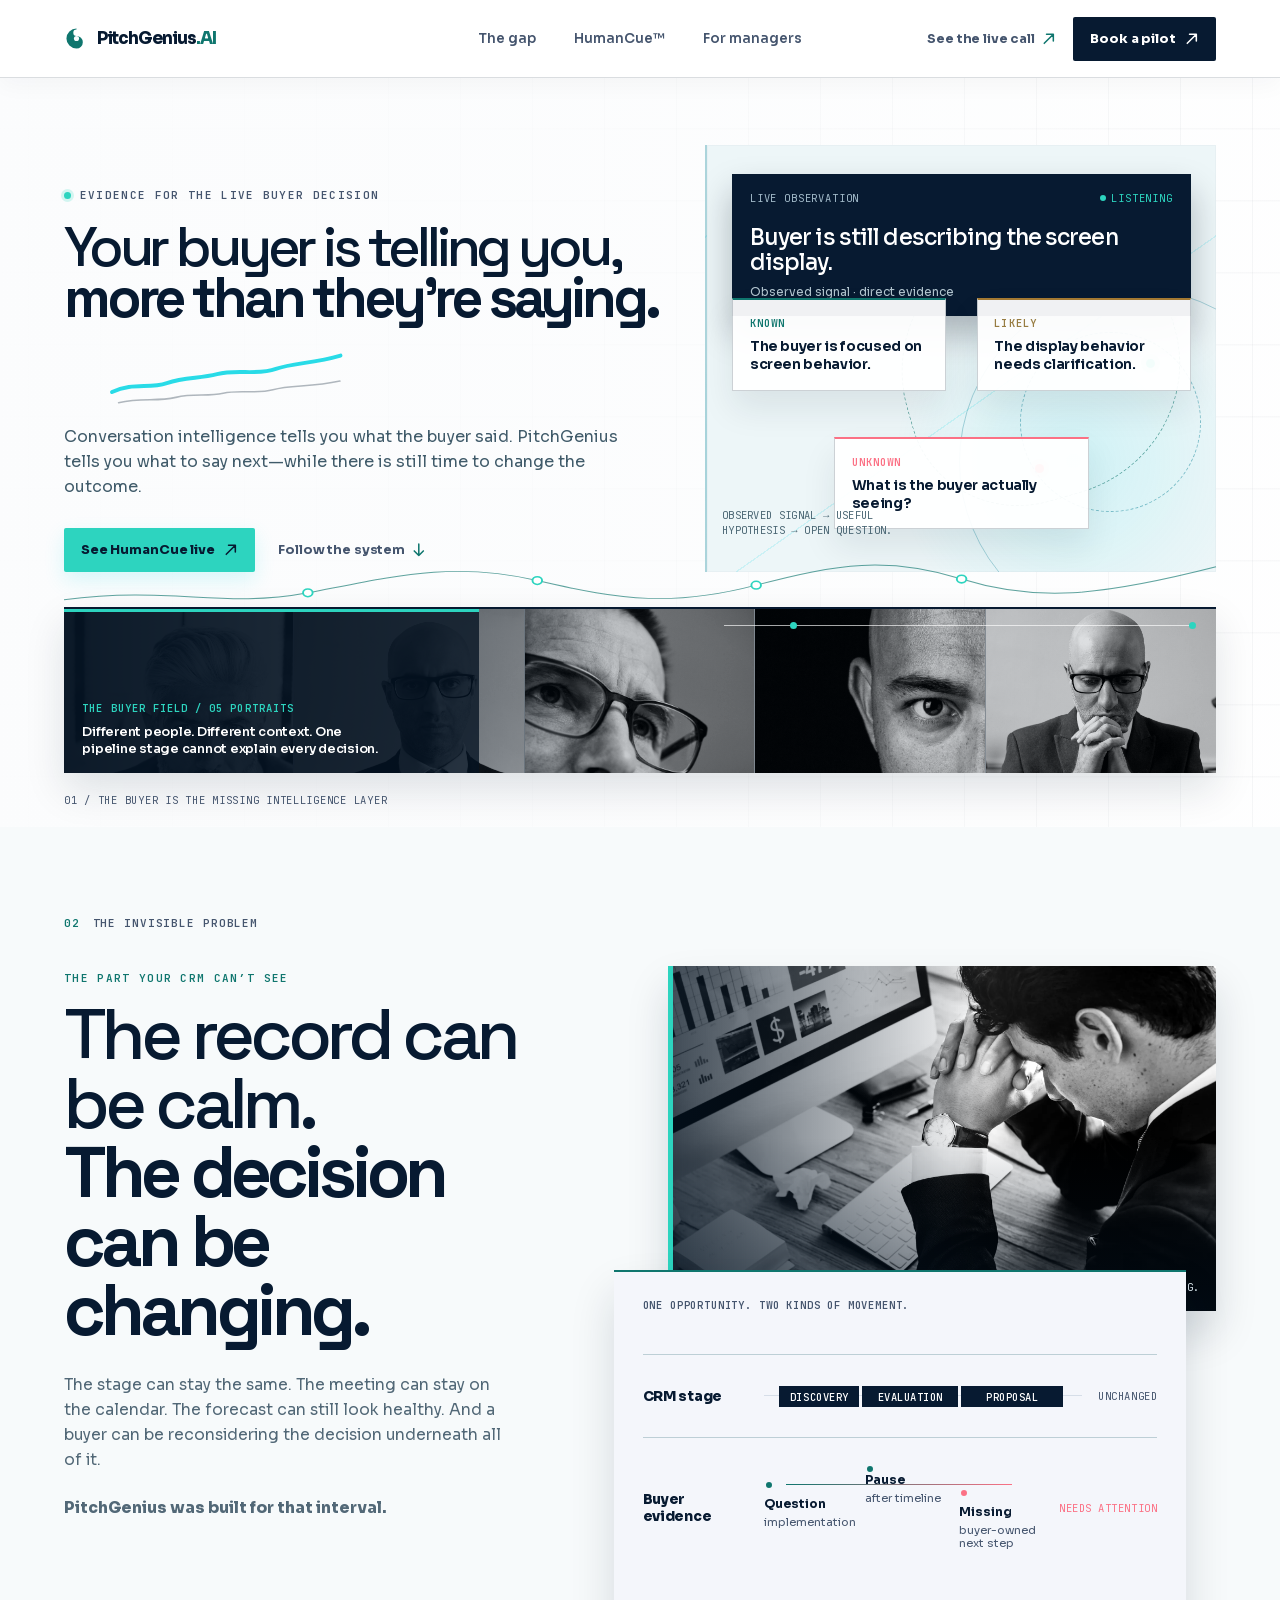
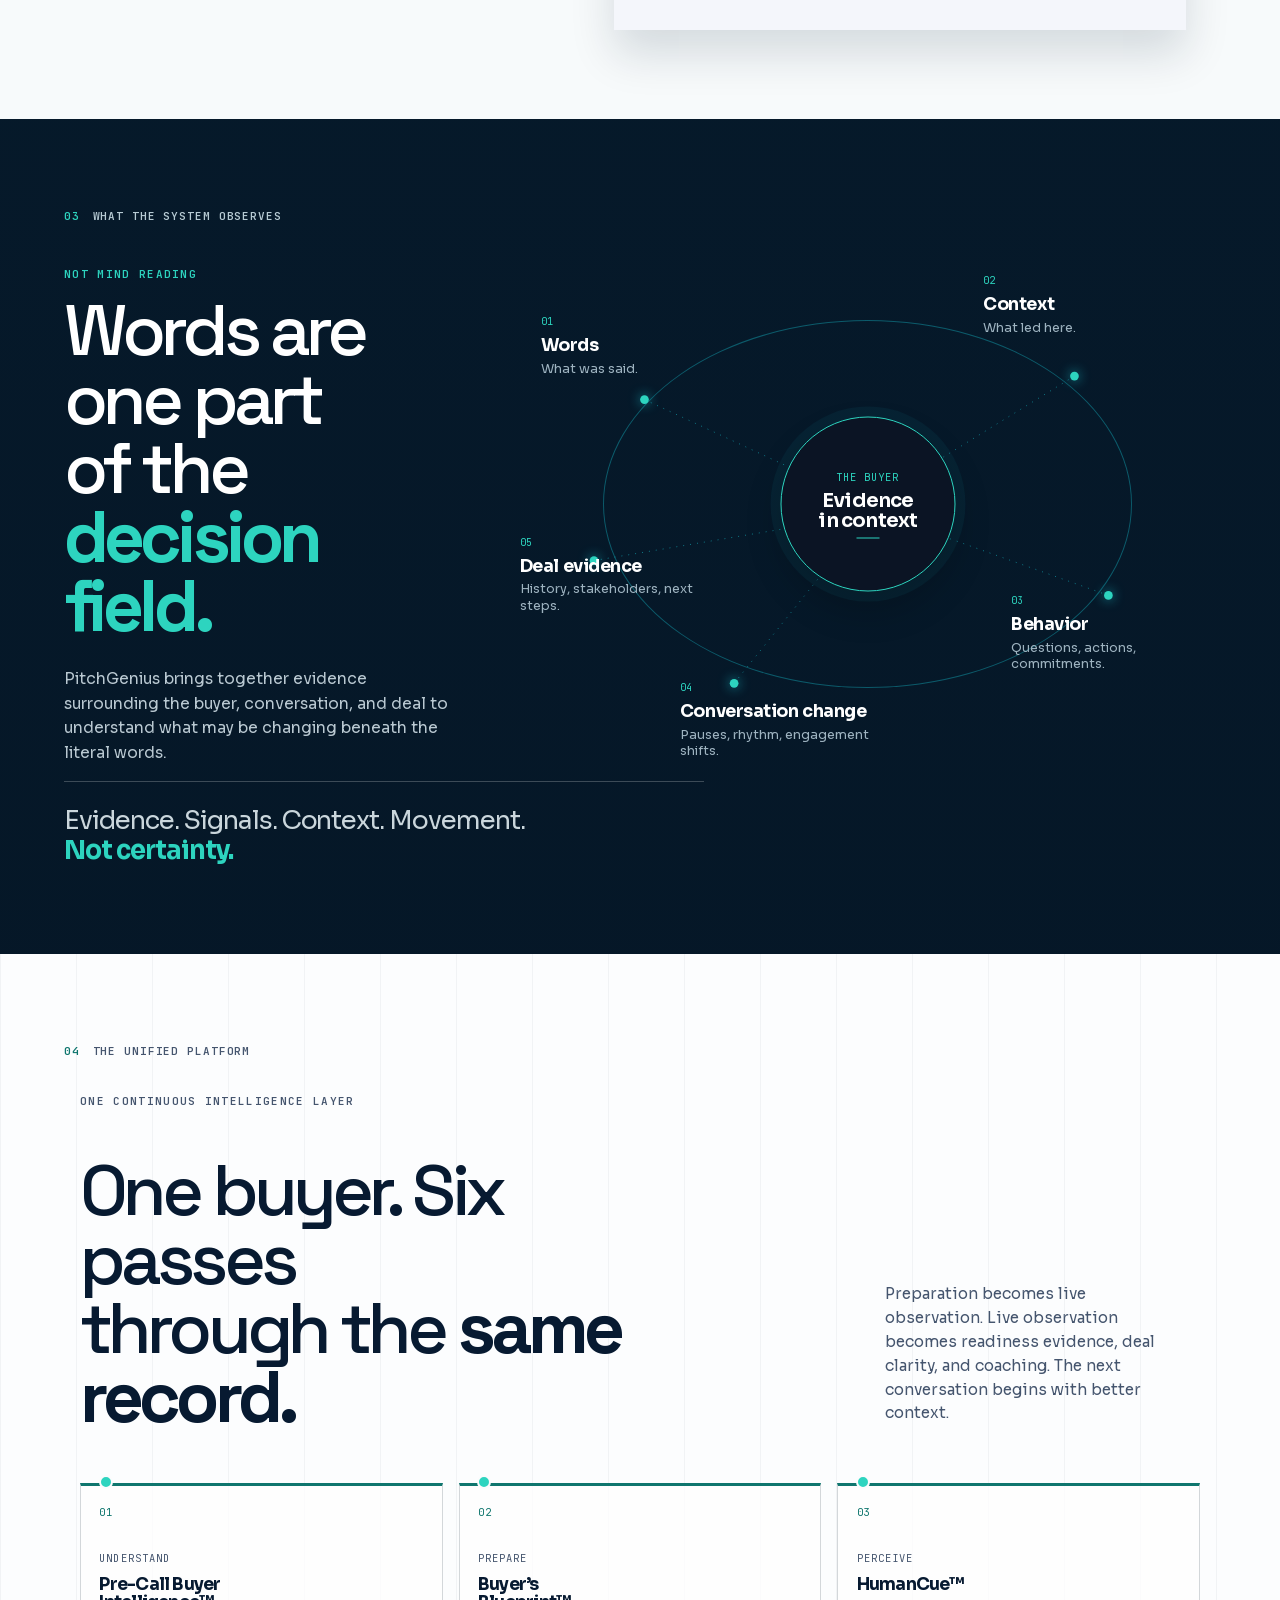
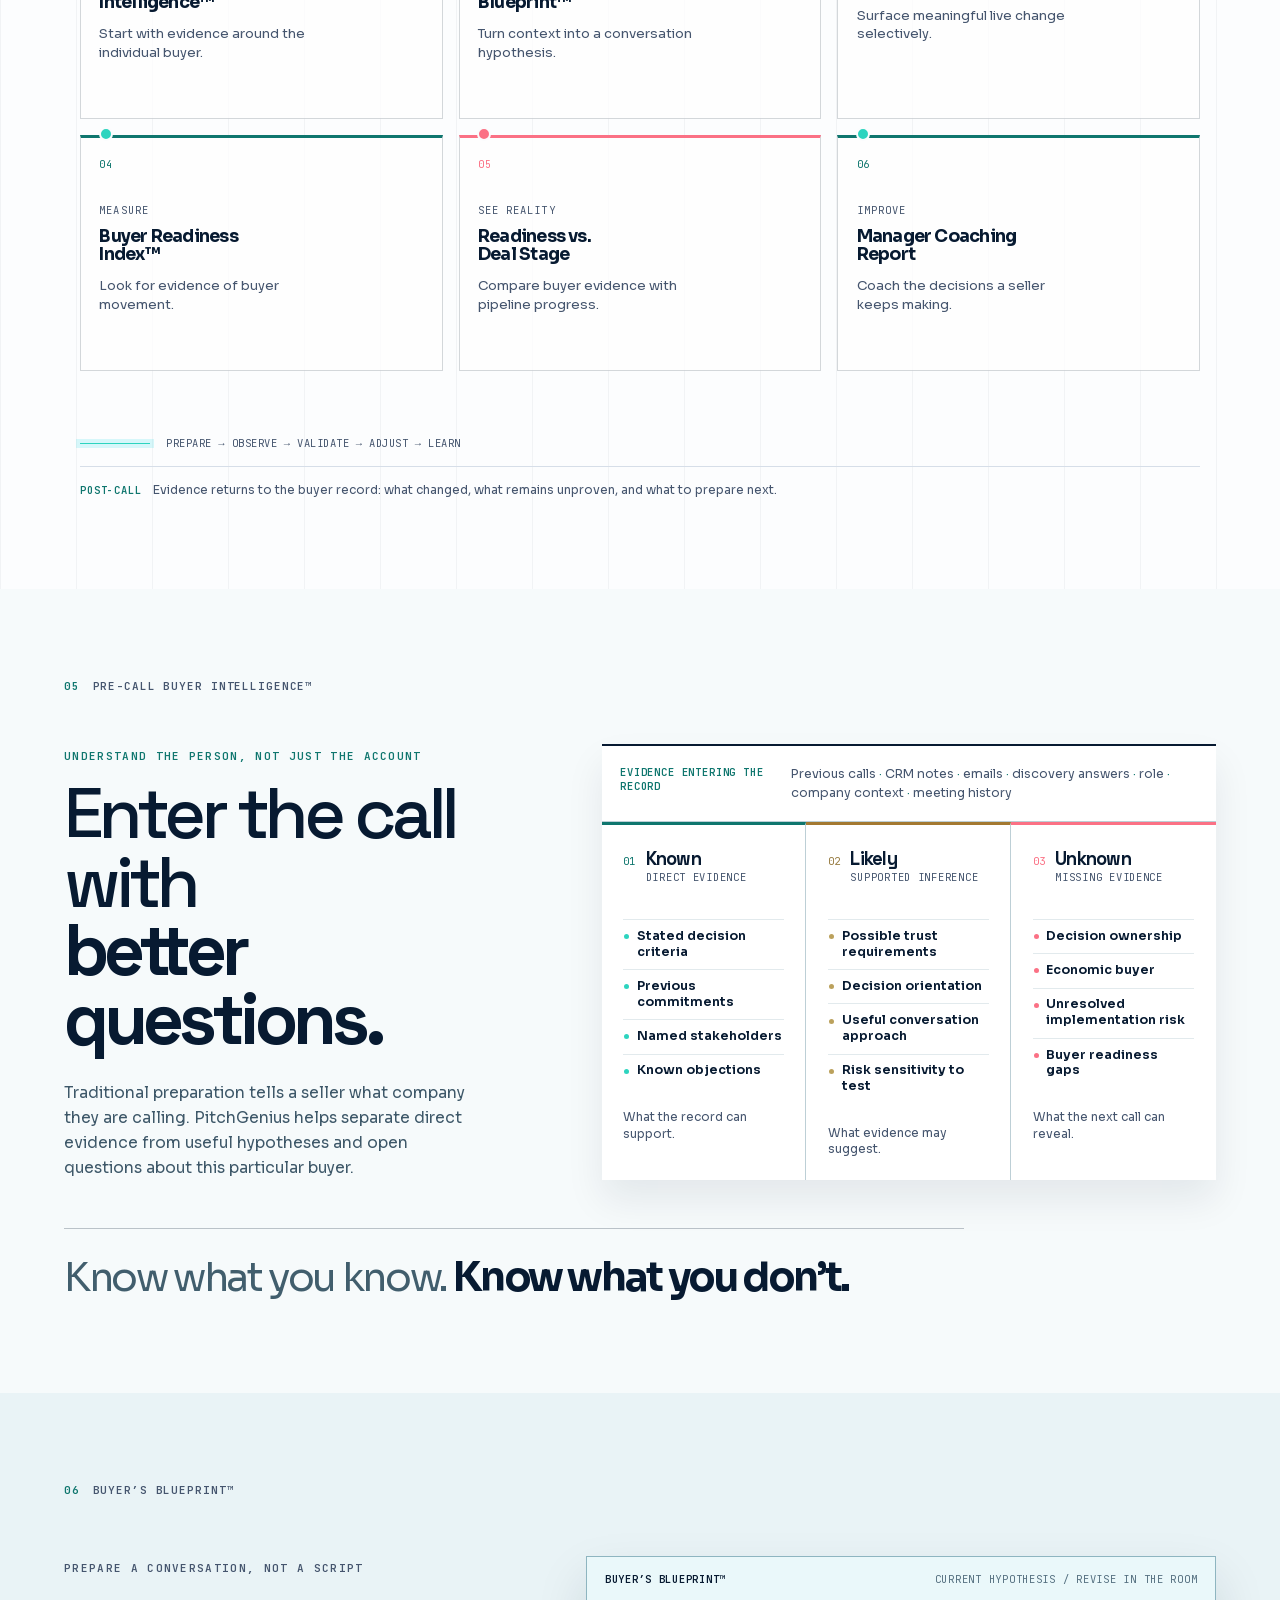
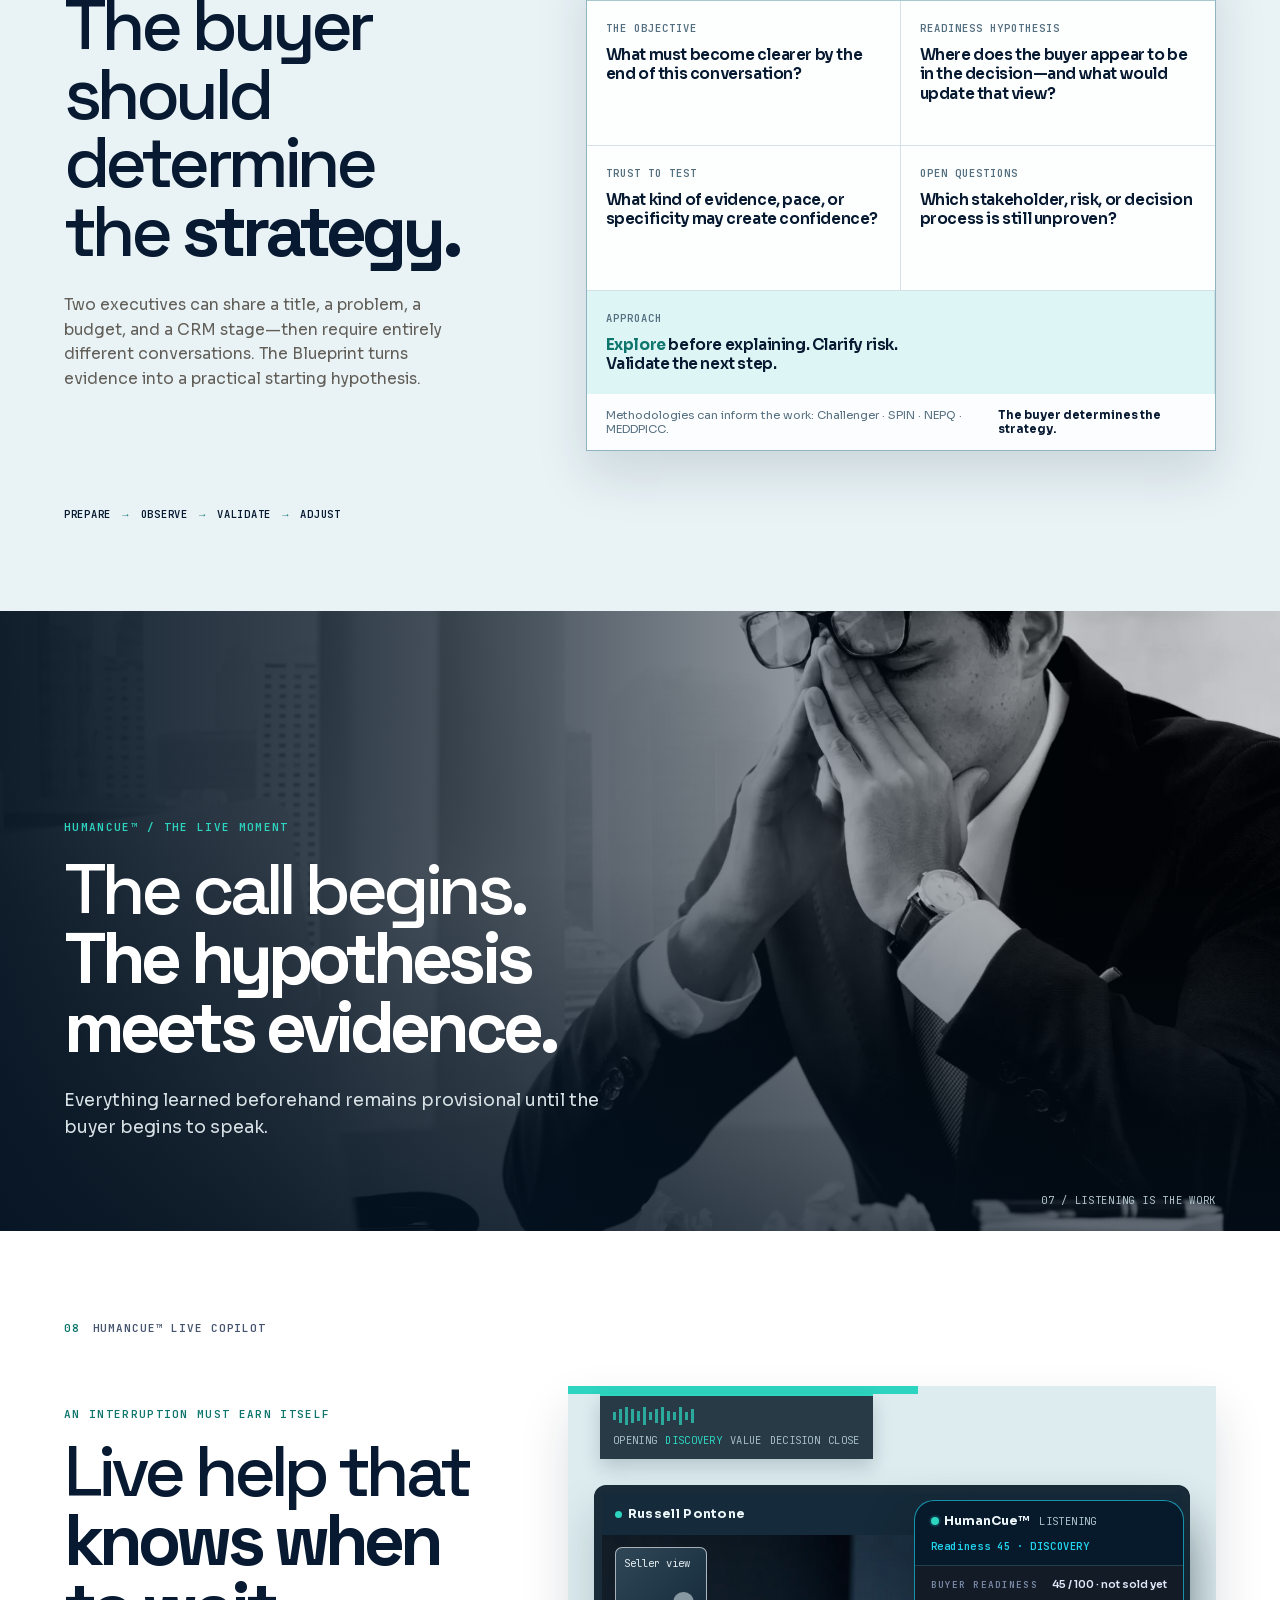
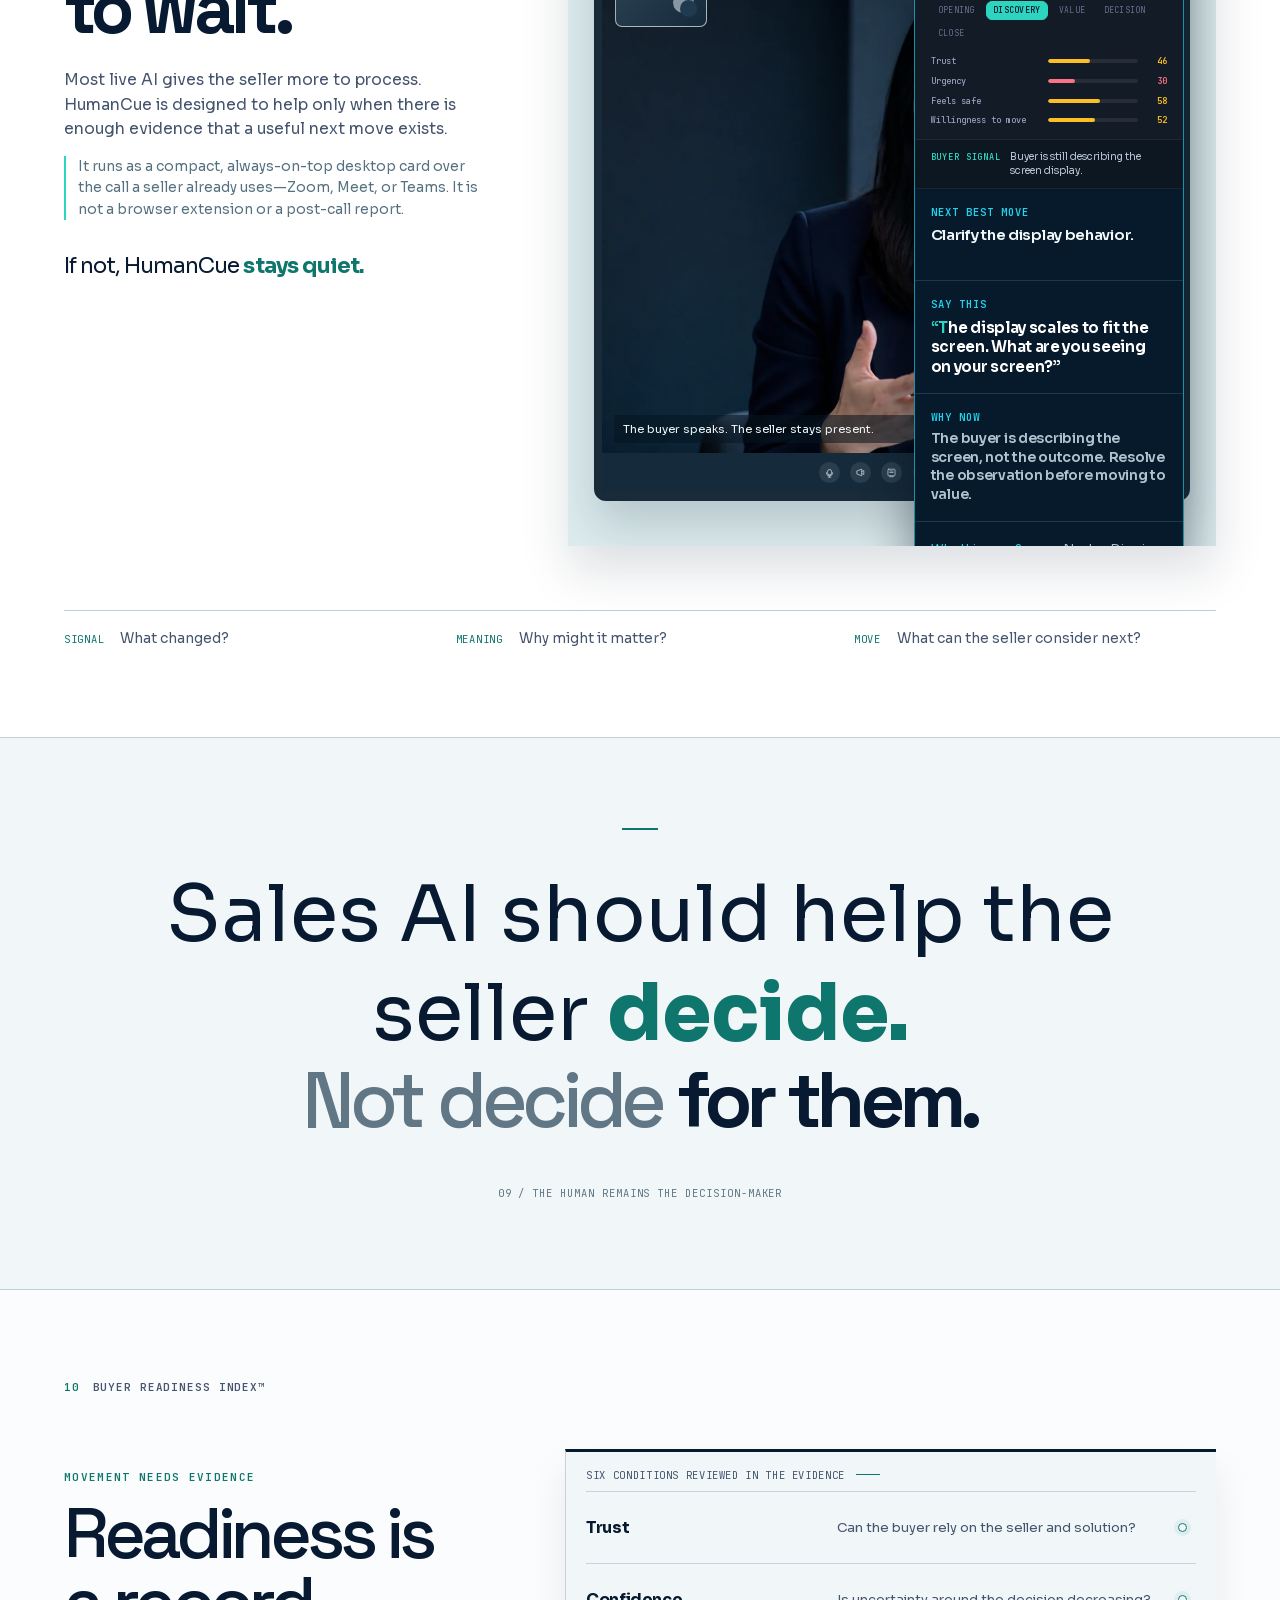
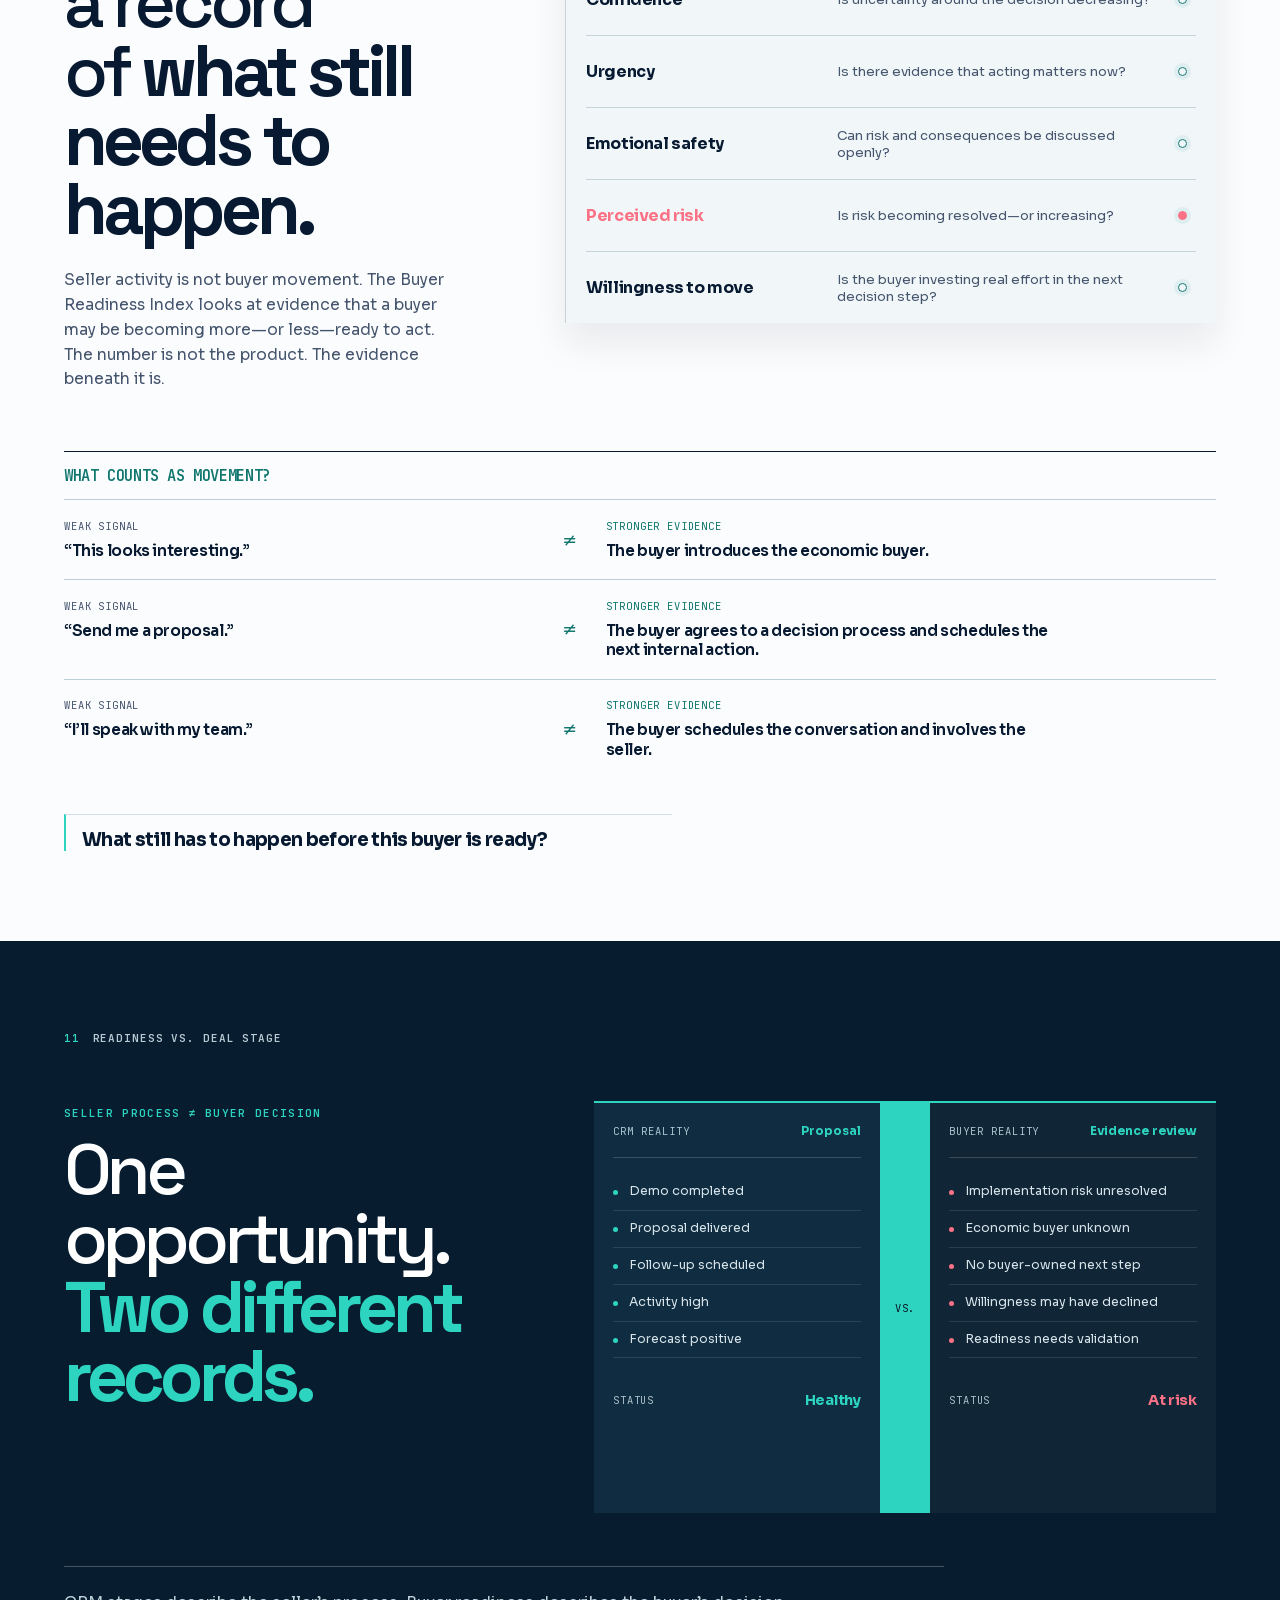
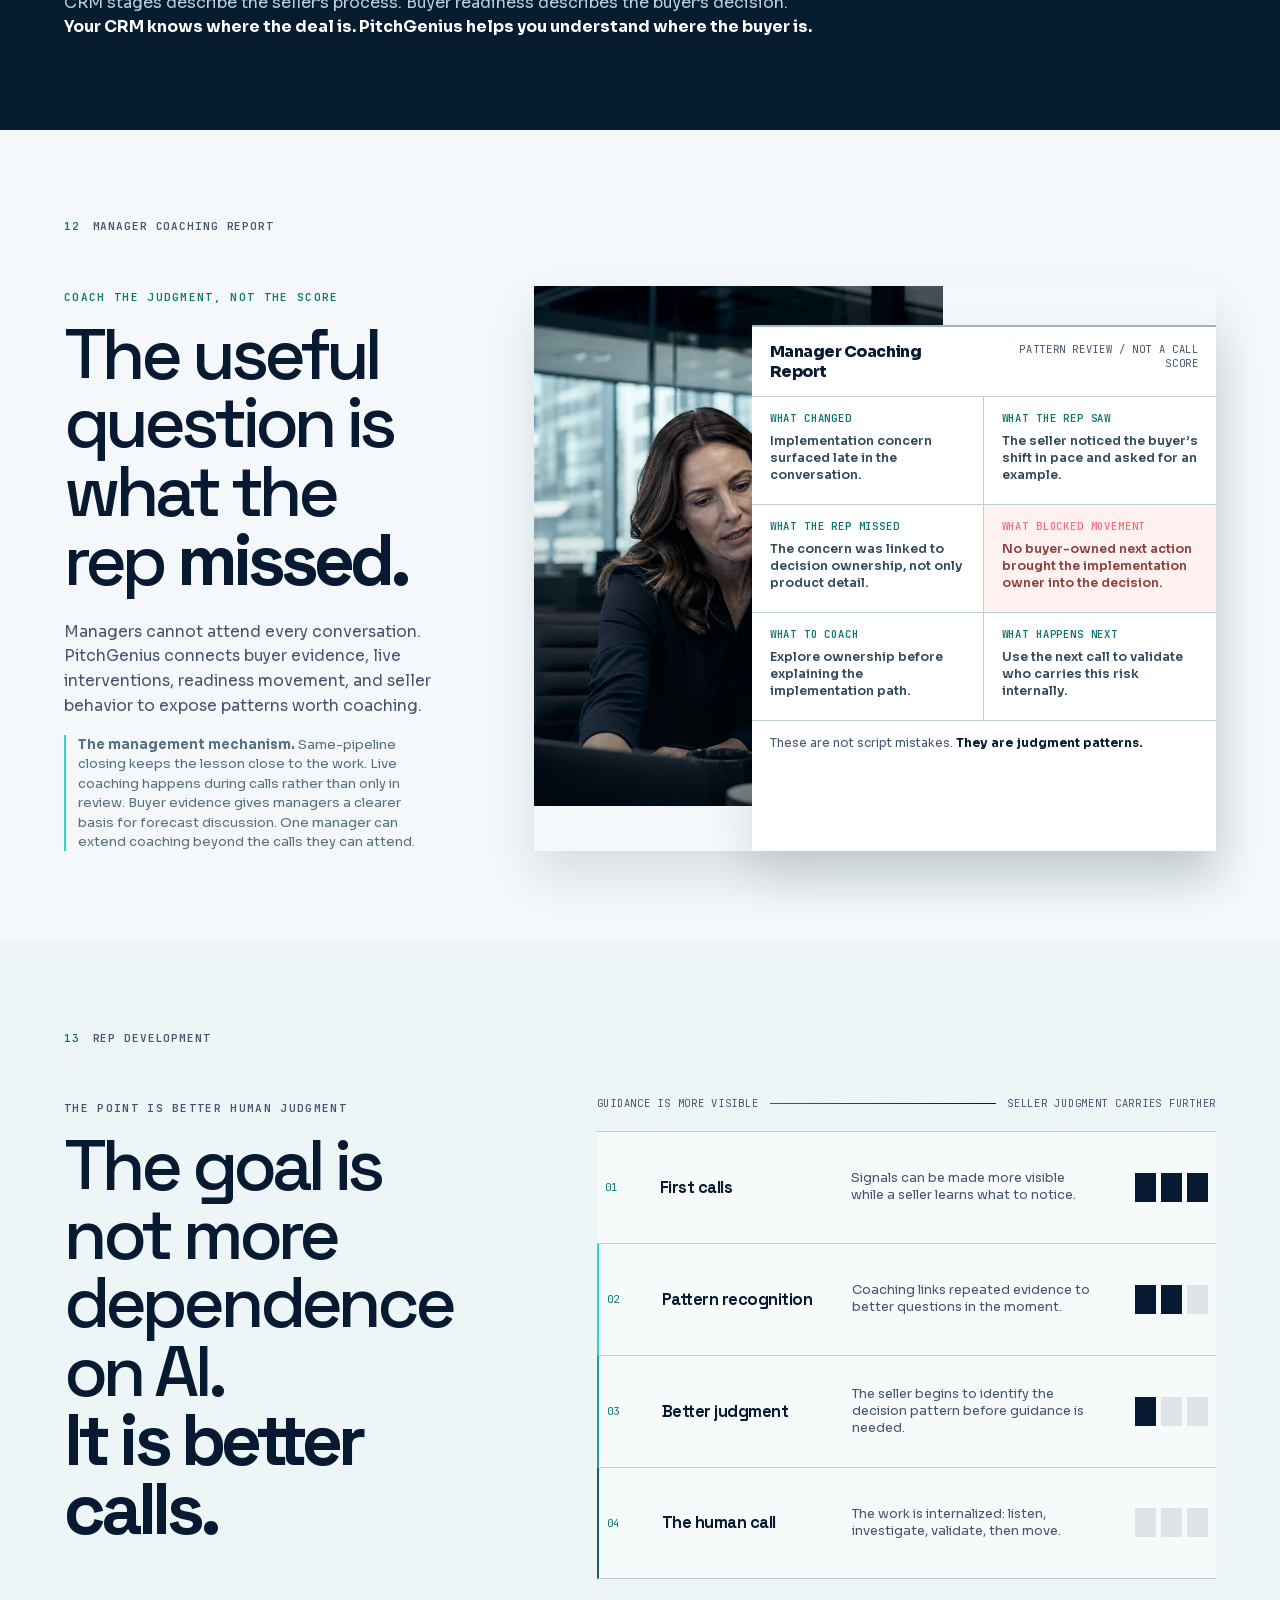
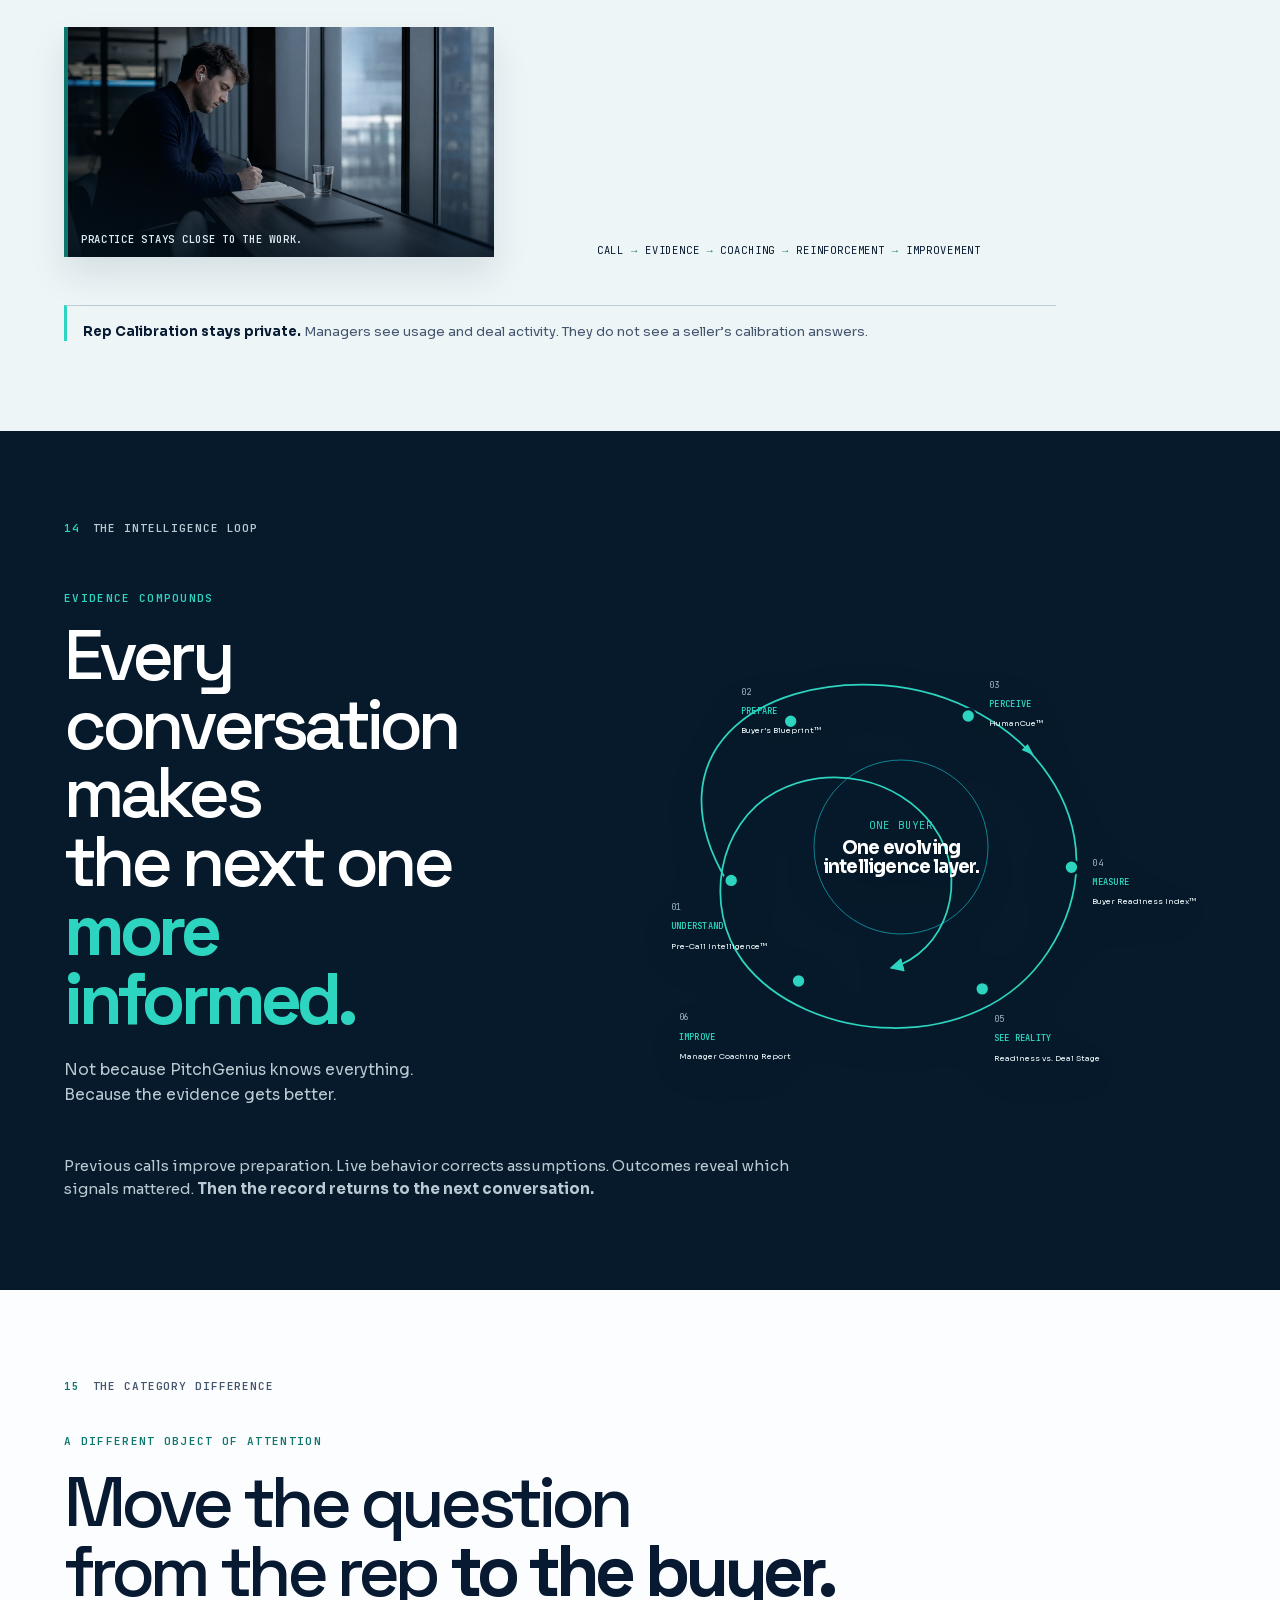
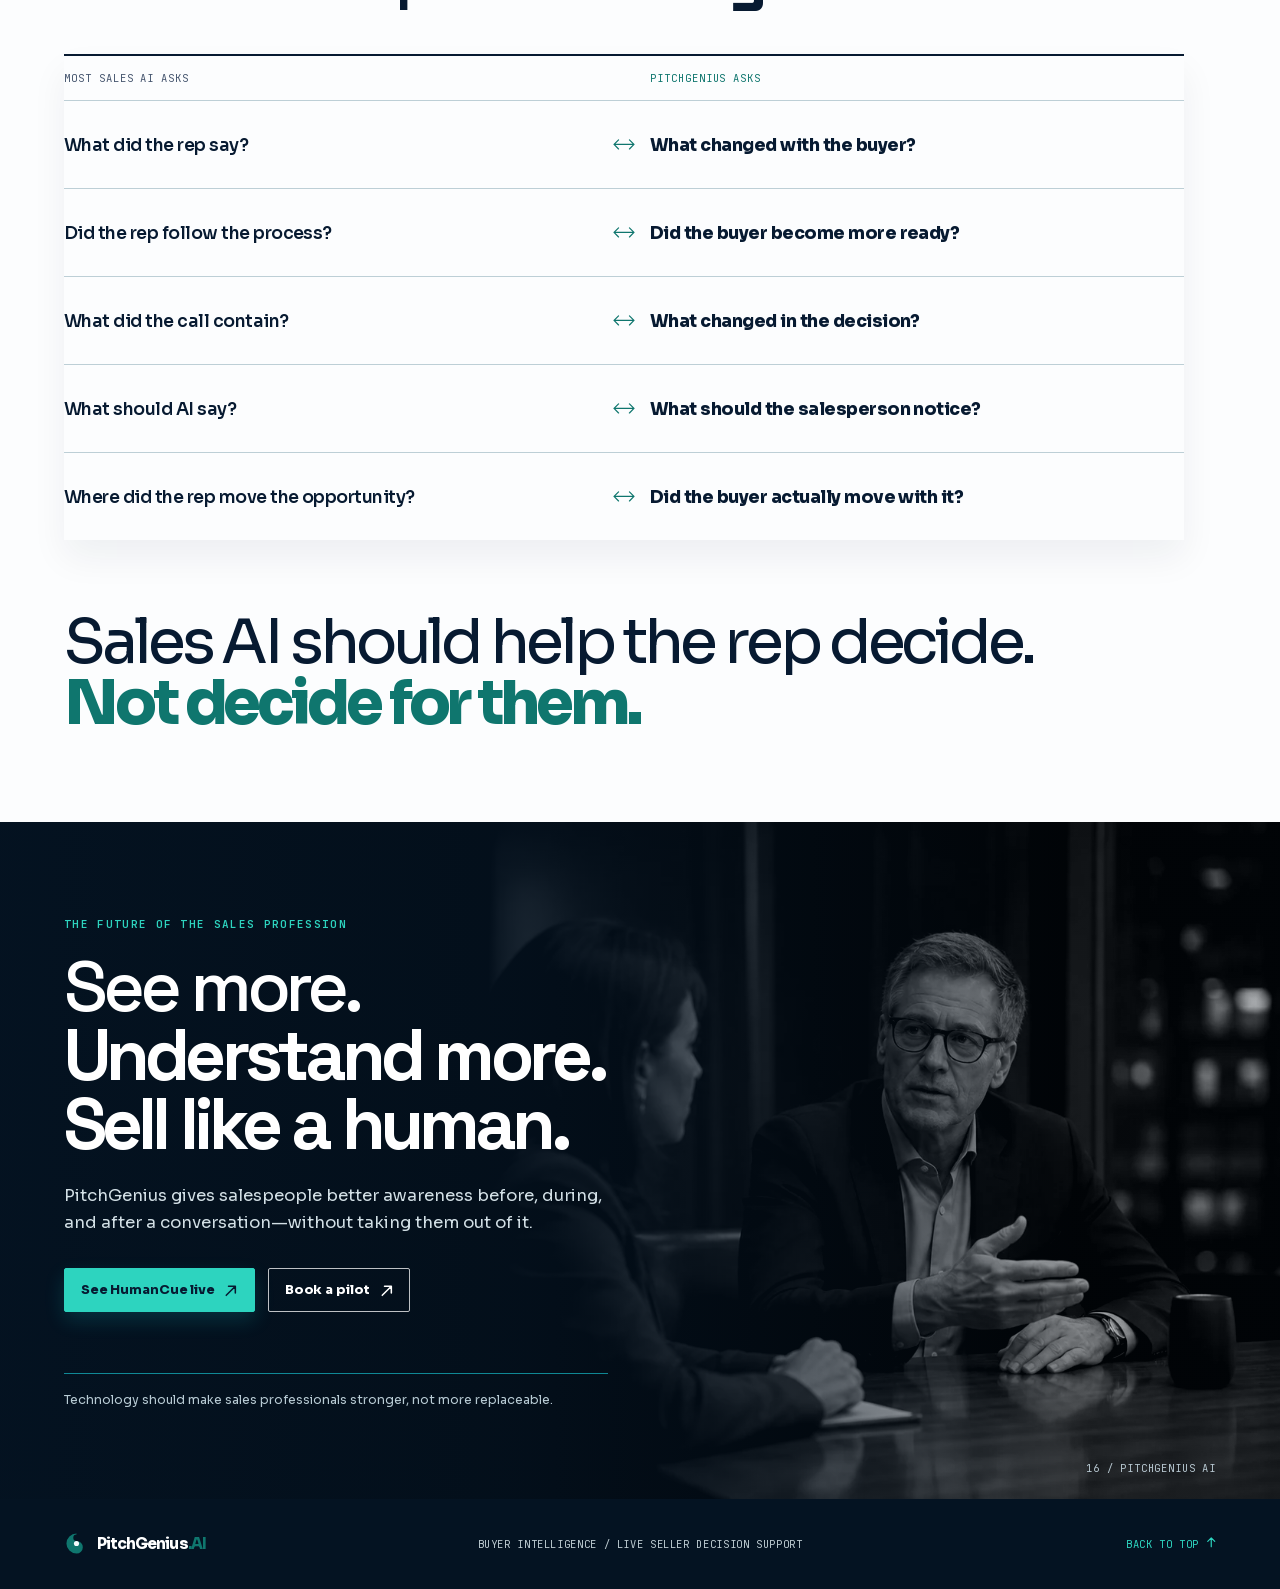
==== commit fb375a86: "Align G H I with product references" ====
--- a/variant-g/site/index.html
+++ b/variant-g/site/index.html
@@ -8,6 +8,7 @@
   <title>PitchGenius — see the decision while it is still moving</title>
   <link rel="icon" href="assets/g-mark.svg" type="image/svg+xml" />
   <link rel="stylesheet" href="styles.css" />
+  <link rel="stylesheet" href="source-design.css" />
   <noscript><style>[data-reveal]{opacity:1!important;transform:none!important}</style></noscript>
 </head>
 <body>
@@ -252,10 +253,21 @@
             <span class="live-card__state">Listening</span>
             <span class="live-card__context">Readiness 45 · DISCOVERY</span>
           </header>
+          <div class="live-card__readout" aria-label="Example buyer readiness readout">
+            <div class="live-card__readout-top"><span>BUYER READINESS</span><b>45 / 100 · not sold yet</b></div>
+            <div class="live-card__stages"><span>Opening</span><span class="is-current">Discovery</span><span>Value</span><span>Decision</span><span>Close</span></div>
+            <div class="live-card__signals">
+              <span><b>Trust</b><i><em style="width:46%"></em></i><strong>46</strong></span>
+              <span><b>Urgency</b><i><em style="width:30%"></em></i><strong>30</strong></span>
+              <span><b>Feels safe</b><i><em style="width:58%"></em></i><strong>58</strong></span>
+              <span><b>Willingness to move</b><i><em style="width:52%"></em></i><strong>52</strong></span>
+            </div>
+          </div>
+          <div class="live-card__signal-note"><span>BUYER SIGNAL</span><p>Buyer is still describing the screen display.</p></div>
           <div class="live-card__blocks" data-cue-current>
             <section><h3>Next best move</h3><p>Clarify the display behavior.</p></section>
             <section><h3>Say this</h3><p class="live-card__quote">“The display scales to fit the screen. What are you seeing on your screen?”</p></section>
-            <section><h3>Why now</h3><p>reading the room <span>→</span> this is the moment it costs him something</p></section>
+            <section><h3>Why now</h3><p>The buyer is describing the screen, not the outcome. Resolve the observation before moving to value.</p></section>
           </div>
           <footer>
             <button class="live-card__why" type="button" data-detail-toggle aria-expanded="false" aria-controls="humancue-context">Why this, now?</button>
@@ -382,9 +394,9 @@
       <div class="closing__overlay"></div>
       <div class="closing__content" data-reveal>
         <p class="eyebrow eyebrow--cyan">THE FUTURE OF THE SALES PROFESSION</p>
-        <h2>Understand more.<br><em>Stay human in the call.</em></h2>
+        <h2>See more.<br><em>Understand more.<br>Sell like a human.</em></h2>
         <p>PitchGenius gives salespeople better awareness before, during, and after a conversation—without taking them out of it.</p>
-        <div class="closing__actions"><a class="button button--dark" href="https://pitchgenius.ai">Book a pilot <svg class="icon icon--arrow" viewBox="0 0 12 12" aria-hidden="true"><path d="M2 10 10 2M4 2h6v6"/></svg></a><a class="button button--light" href="#humancue">See HumanCue live <svg class="icon icon--arrow" viewBox="0 0 12 12" aria-hidden="true"><path d="M2 10 10 2M4 2h6v6"/></svg></a></div>
+        <div class="closing__actions"><a class="button button--cyan" href="#humancue">See HumanCue live <svg class="icon icon--arrow" viewBox="0 0 12 12" aria-hidden="true"><path d="M2 10 10 2M4 2h6v6"/></svg></a><a class="button button--light" href="https://pitchgenius.ai">Book a pilot <svg class="icon icon--arrow" viewBox="0 0 12 12" aria-hidden="true"><path d="M2 10 10 2M4 2h6v6"/></svg></a></div>
         <p class="closing__manifesto">Technology should make sales professionals stronger, not more replaceable.</p>
       </div>
       <p class="closing__chapter">16 / PitchGenius AI</p>
--- a/variant-g/site/source-design.css
+++ b/variant-g/site/source-design.css
@@ -0,0 +1,241 @@
+/* PitchGenius product design tokens — copied from the real desktop product.
+   Layouts remain variant-specific; type, ink, accents and data face do not. */
+@font-face { font-family: "PG Space Grotesk"; src: url("assets/fonts/SpaceGrotesk-latin.woff2") format("woff2"); font-style: normal; font-weight: 500 700; font-display: swap; }
+@font-face { font-family: "PG Sora"; src: url("assets/fonts/Sora-latin.woff2") format("woff2"); font-style: normal; font-weight: 400 800; font-display: swap; }
+@font-face { font-family: "PG JetBrains Mono"; src: url("assets/fonts/JetBrainsMono-latin.woff2") format("woff2"); font-style: normal; font-weight: 400 600; font-display: swap; }
+
+:root {
+  --pg-paper: #ffffff;
+  --pg-ink: #071a31;
+  --pg-ink-soft: #45556e;
+  --pg-grid: rgba(7, 26, 49, .07);
+  --pg-teal: #0d9488;
+  --pg-teal-bright: #2dd4bf;
+  --pg-teal-text: #0f766e;
+  --pg-indigo: #6366f1;
+  --pg-good: #34d399;
+  --pg-warn: #fbbf24;
+  --pg-risk: #fb7185;
+  --pg-app-ink: #0b1424;
+  --pg-app-bg: #f4f6fb;
+}
+
+body {
+  --ink: var(--pg-ink);
+  --ink-deep: var(--pg-app-ink);
+  --paper: var(--pg-paper);
+  --paper-blue: var(--pg-app-bg);
+  --warm: var(--pg-app-bg);
+  --cyan: var(--pg-teal-bright);
+  --cyan-deep: var(--pg-teal-text);
+  --line: #d6dee8;
+  --muted: var(--pg-ink-soft);
+  --risk: var(--pg-risk);
+  --white: var(--pg-paper);
+  --display: "PG Space Grotesk", system-ui, sans-serif;
+  --body: "PG Sora", system-ui, sans-serif;
+  --mono: "PG JetBrains Mono", ui-monospace, monospace;
+  color: var(--ink);
+  background: var(--paper);
+  font-family: var(--body);
+}
+
+h1, h2, h3, h4 { font-family: var(--display); }
+.chapter-label, .eyebrow, .field-index, .font-data,
+.field-card__top, .field-state, .hero__buyers figcaption span,
+.hero__chapter, .hero__field-caption { font-family: var(--mono); }
+.button--cyan { color: var(--pg-ink); background: var(--pg-teal-bright); }
+.button--cyan:hover { background: #5eead4; }
+.button--dark { color: #fff; background: var(--pg-ink); }
+.button--dark:hover { background: var(--pg-app-ink); }
+.site-nav, .text-action { color: var(--pg-ink-soft); }
+.brand__mark, .brand__dot, .site-nav a:hover, .site-nav a:focus-visible,
+.text-action:hover { color: var(--pg-teal-text); }
+.site-nav a::after { background: var(--pg-teal-text); }
+.eyebrow--cyan, .chapter-label span { color: var(--pg-teal-text); }
+.chapter--dark .eyebrow--cyan, .chapter--ink .eyebrow--cyan,
+.chapter--photo .eyebrow--cyan { color: var(--pg-teal-bright); }
+::selection { background: var(--pg-teal-bright); color: var(--pg-ink); }
+
+/* HumanCue readout — a compact HTML recreation of the desktop app's
+   BUYER READINESS block. It is deliberately a readout, not a decorative
+   chart: stage, named signals, and values stay in one contained surface. */
+.live-card__readout {
+  padding: .78rem 1rem .82rem;
+  color: #dfe8fb;
+  border-bottom: 1px solid rgba(255,255,255,.06);
+  background: #131b26;
+}
+.live-card__readout-top {
+  display: flex;
+  align-items: baseline;
+  justify-content: space-between;
+  gap: .65rem;
+  min-width: 0;
+}
+.live-card__readout-top span,
+.live-card__stages,
+.live-card__signals b {
+  font-family: var(--mono);
+}
+.live-card__readout-top span {
+  color: #7b89a8;
+  font-size: 9.5px;
+  font-weight: 600;
+  letter-spacing: .12em;
+  text-transform: uppercase;
+}
+.live-card__readout-top b {
+  min-width: 0;
+  overflow: hidden;
+  color: #dfe8fb;
+  font-size: 10.5px;
+  font-weight: 600;
+  text-overflow: ellipsis;
+  white-space: nowrap;
+}
+.live-card__stages {
+  display: flex;
+  flex-wrap: wrap;
+  gap: .26rem;
+  margin-top: .62rem;
+  color: #68728f;
+  font-size: 8px;
+  letter-spacing: .035em;
+  line-height: 1.2;
+  text-transform: uppercase;
+}
+.live-card__stages span {
+  padding: .24rem .38rem;
+  border: 1px solid transparent;
+  border-radius: 6px;
+}
+.live-card__stages span.is-current {
+  color: #071a31;
+  background: var(--pg-teal-bright);
+  border-color: var(--pg-teal-bright);
+  font-weight: 700;
+}
+.live-card__signals {
+  display: grid;
+  grid-template-columns: minmax(0, 1fr);
+  gap: .48rem .72rem;
+  margin-top: .72rem;
+}
+.live-card__signals > span {
+  display: grid;
+  grid-template-columns: minmax(0, 1fr) minmax(2.25rem, .8fr) auto;
+  align-items: center;
+  gap: .34rem;
+  min-width: 0;
+}
+.live-card__signals b {
+  min-width: 0;
+  overflow: hidden;
+  color: #98a2c0;
+  font-size: 8.5px;
+  font-weight: 500;
+  letter-spacing: 0;
+  text-overflow: ellipsis;
+  white-space: nowrap;
+}
+.live-card__signals i {
+  display: block;
+  min-width: 0;
+  height: 4px;
+  overflow: hidden;
+  border-radius: 999px;
+  background: rgba(255,255,255,.08);
+}
+.live-card__signals em {
+  display: block;
+  height: 100%;
+  border-radius: inherit;
+  background: var(--pg-warn);
+}
+.live-card__signals > span:nth-child(2) em { background: var(--pg-risk); }
+.live-card__signals > span:nth-child(3) em { background: var(--pg-warn); }
+.live-card__signals > span:nth-child(4) em { background: var(--pg-warn); }
+.live-card__signals strong {
+  width: 1.45rem;
+  color: var(--pg-warn);
+  font-family: var(--mono);
+  font-size: 9px;
+  font-weight: 600;
+  text-align: right;
+}
+.live-card__signals > span:nth-child(2) strong { color: var(--pg-risk); }
+@media (max-width: 720px) {
+  .live-card__readout { padding: .68rem .8rem .72rem; }
+  .live-card__readout-top span { font-size: 8.5px; }
+  .live-card__readout-top b { font-size: 9.5px; }
+  .live-card__stages { margin-top: .5rem; font-size: 7px; }
+  .live-card__signals { gap: .42rem .6rem; margin-top: .58rem; }
+  .live-card__signals > span { grid-template-columns: minmax(0, 1fr) minmax(1.8rem, .72fr) auto; gap: .25rem; }
+  .live-card__signals b { font-size: 7.5px; }
+  .live-card__signals strong { font-size: 8.5px; }
+}
+@media (max-width: 380px) {
+  .live-card__readout-top { display: block; }
+  .live-card__readout-top b { display: block; margin-top: .24rem; }
+  .live-card__signals { grid-template-columns: 1fr; }
+}
+
+.live-card__signal-note {
+  display: grid;
+  grid-template-columns: auto minmax(0, 1fr);
+  gap: .55rem;
+  align-items: baseline;
+  padding: .62rem 1rem .68rem;
+  color: #c8d5e5;
+  border-bottom: 1px solid rgba(255,255,255,.06);
+  background: #0d1722;
+}
+.live-card__signal-note span {
+  color: var(--pg-teal-bright);
+  font-family: var(--mono);
+  font-size: 8.5px;
+  font-weight: 600;
+  letter-spacing: .1em;
+  white-space: nowrap;
+}
+.live-card__signal-note p {
+  min-width: 0;
+  margin: 0;
+  color: #b8c8d8;
+  font-size: 10px;
+  line-height: 1.35;
+}
+
+
+/* The real overlay is a wide panel over the call. Once the readiness readout
+   is present, keep enough room for the complete card instead of clipping its
+   WHY NOW/footer against the stage's overflow edge. H's ledger stage owns its
+   own sizing and is intentionally excluded here. */
+@media (min-width: 721px) {
+  .call-stage:not(.h-live-stage) { min-height: 760px; }
+  .call-stage:not(.h-live-stage) > .live-card {
+    top: 15%;
+    width: min(48%, 390px);
+    min-width: 290px;
+  }
+}
+@media (max-width: 720px) {
+  .call-stage:not(.h-live-stage) { min-height: 700px; }
+  .call-stage:not(.h-live-stage) > .live-card {
+    top: 10%;
+    left: 5%;
+    width: min(88%, 390px);
+    min-width: 0;
+  }
+}
+@media (min-width: 1121px) {
+  .call-stage:not(.h-live-stage) > .live-card { width: min(40%, 310px); min-width: 270px; }
+}
+
+.closing__actions .button--cyan { order: 1; color: var(--pg-ink); border-color: var(--pg-teal-bright); background: var(--pg-teal-bright); }
+.closing__actions .button--light { order: 2; }
+@media (max-width: 720px) {
+  .live-card__signal-note { grid-template-columns: 1fr; gap: .22rem; padding: .58rem .8rem .64rem; }
+  .live-card__signal-note p { font-size: 9.5px; }
+}
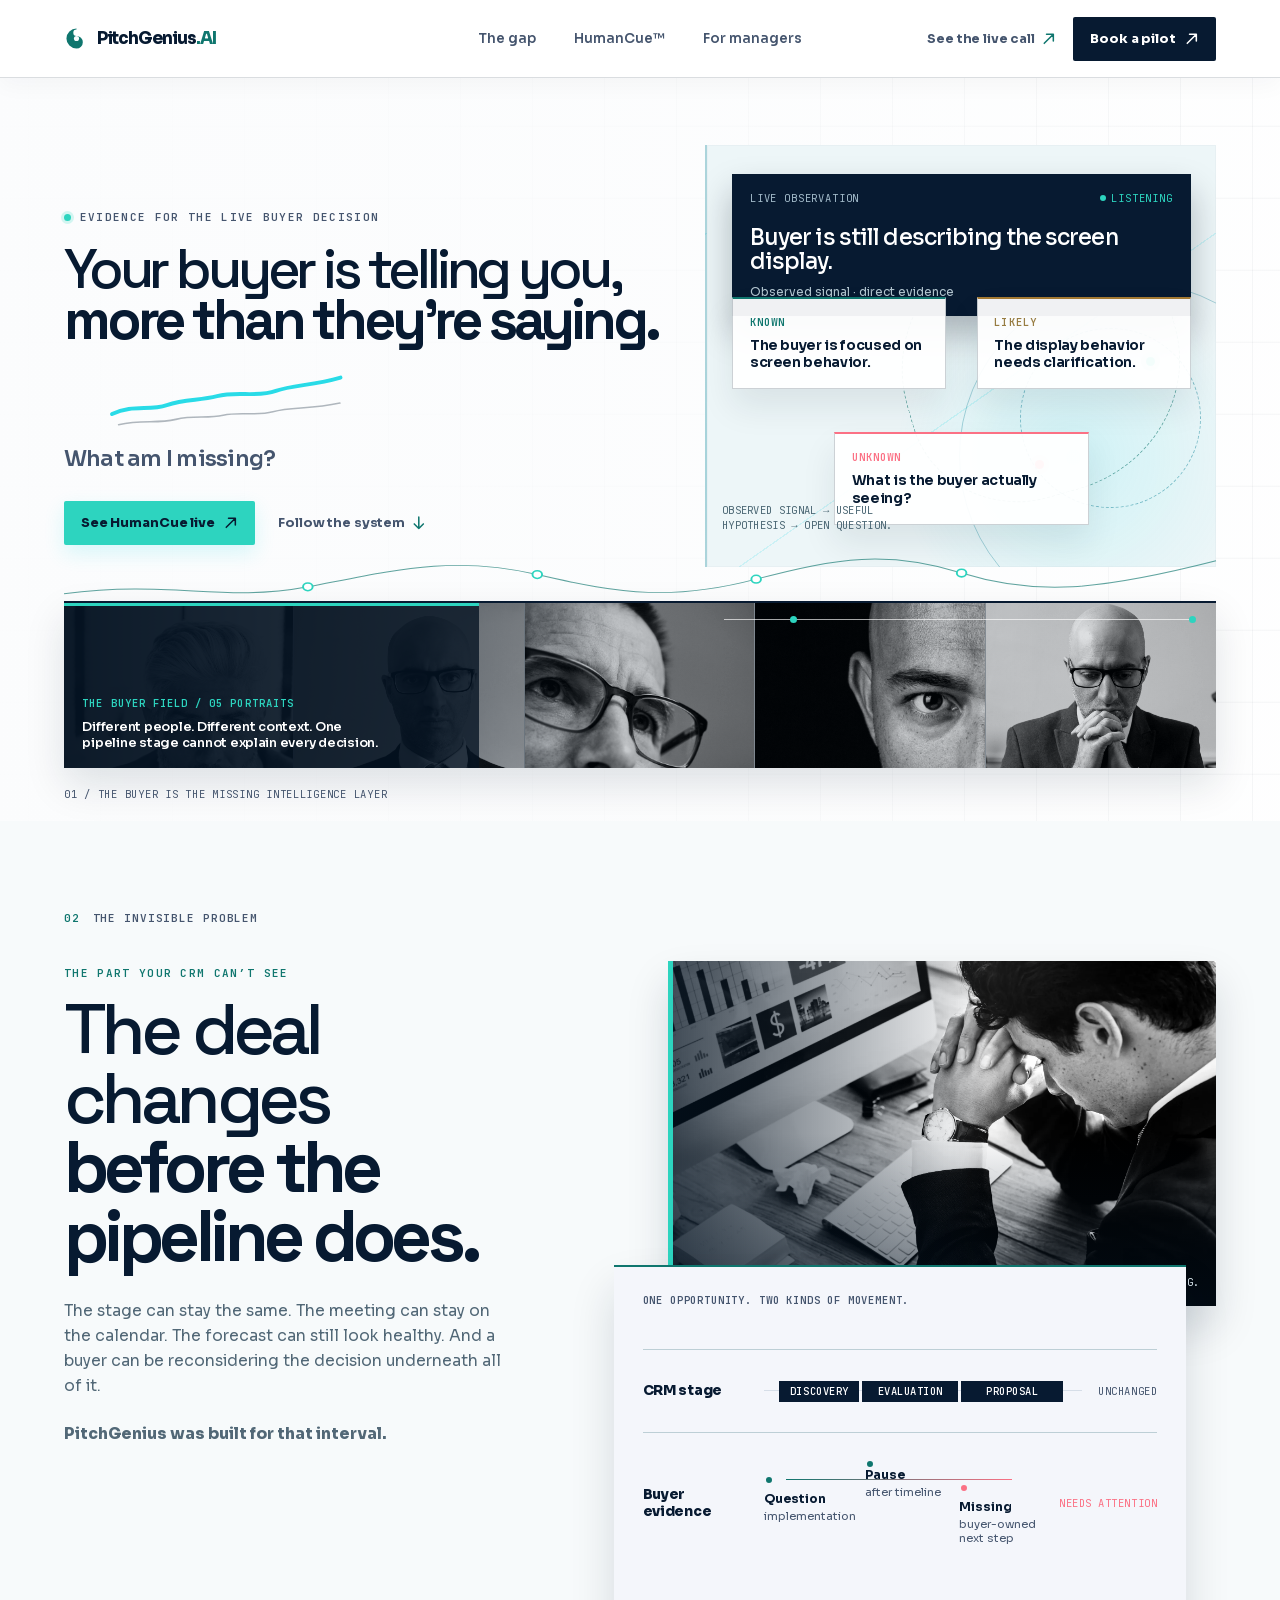
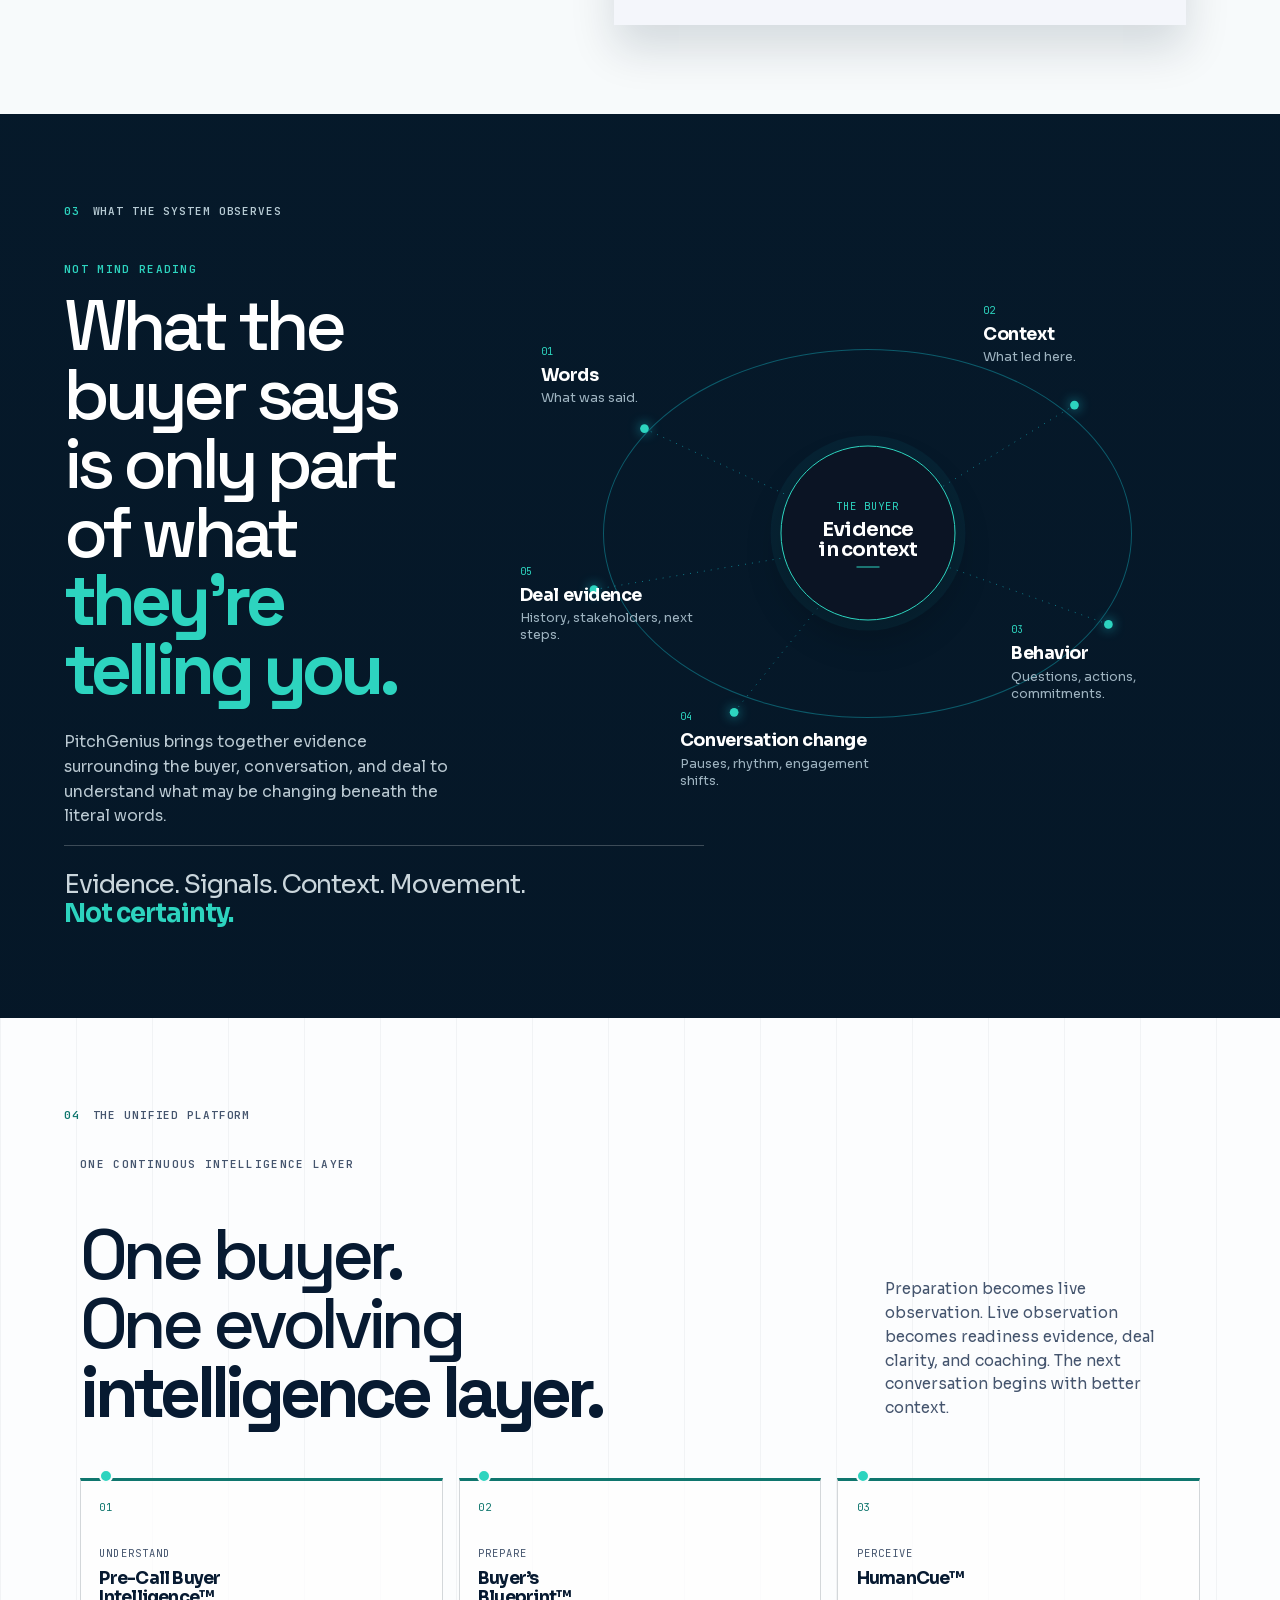
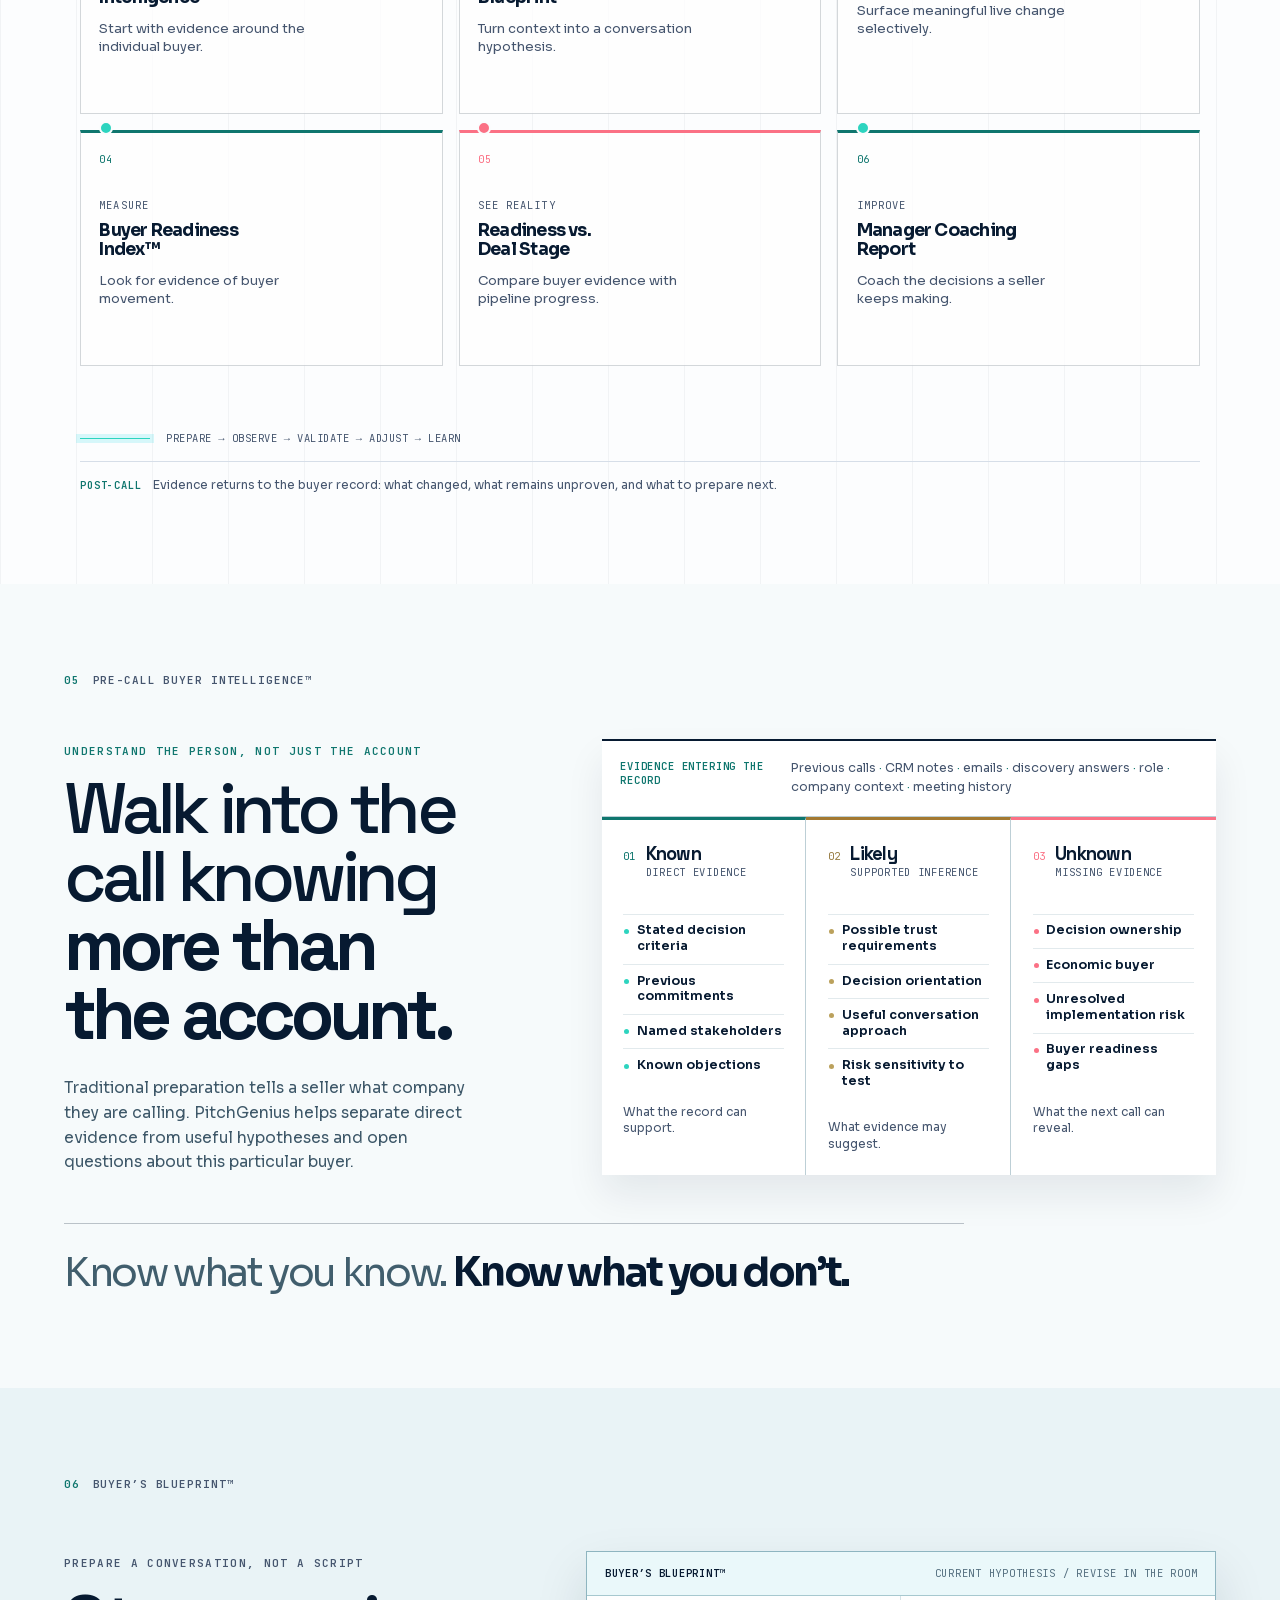
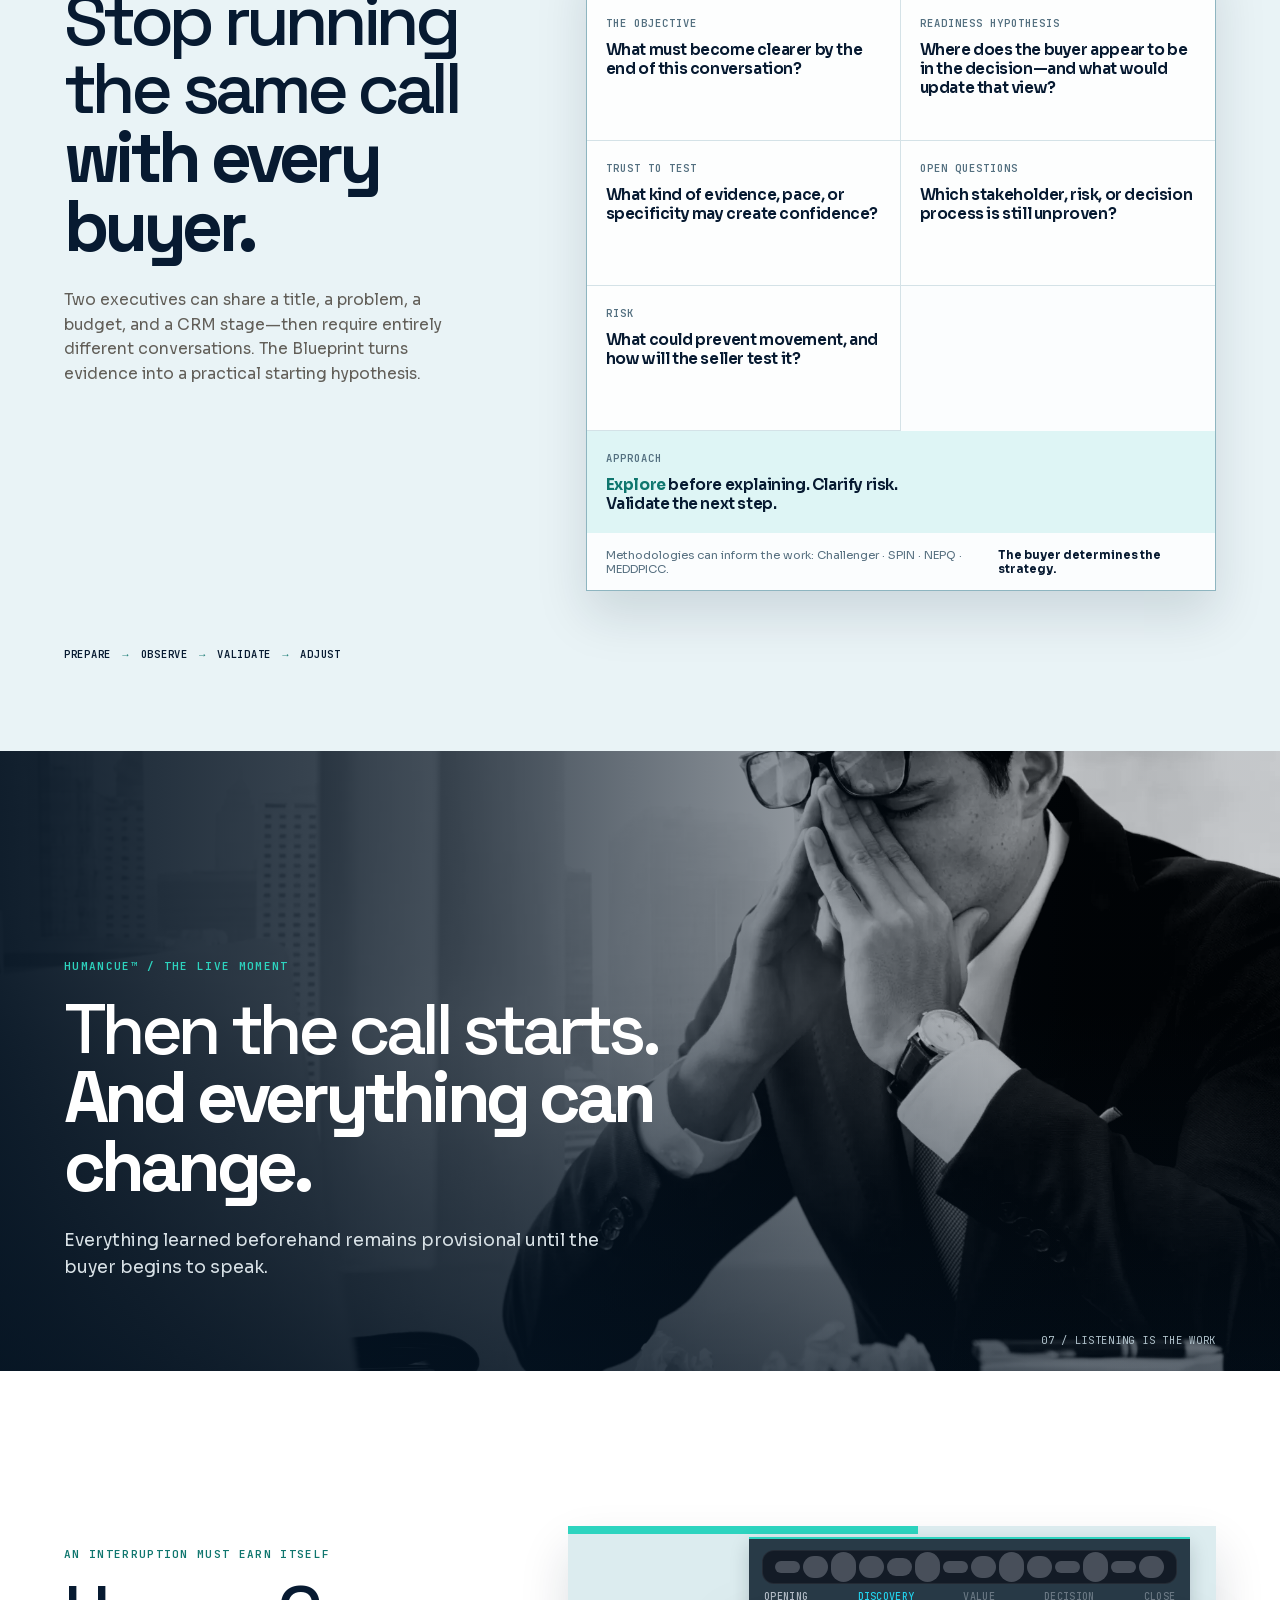
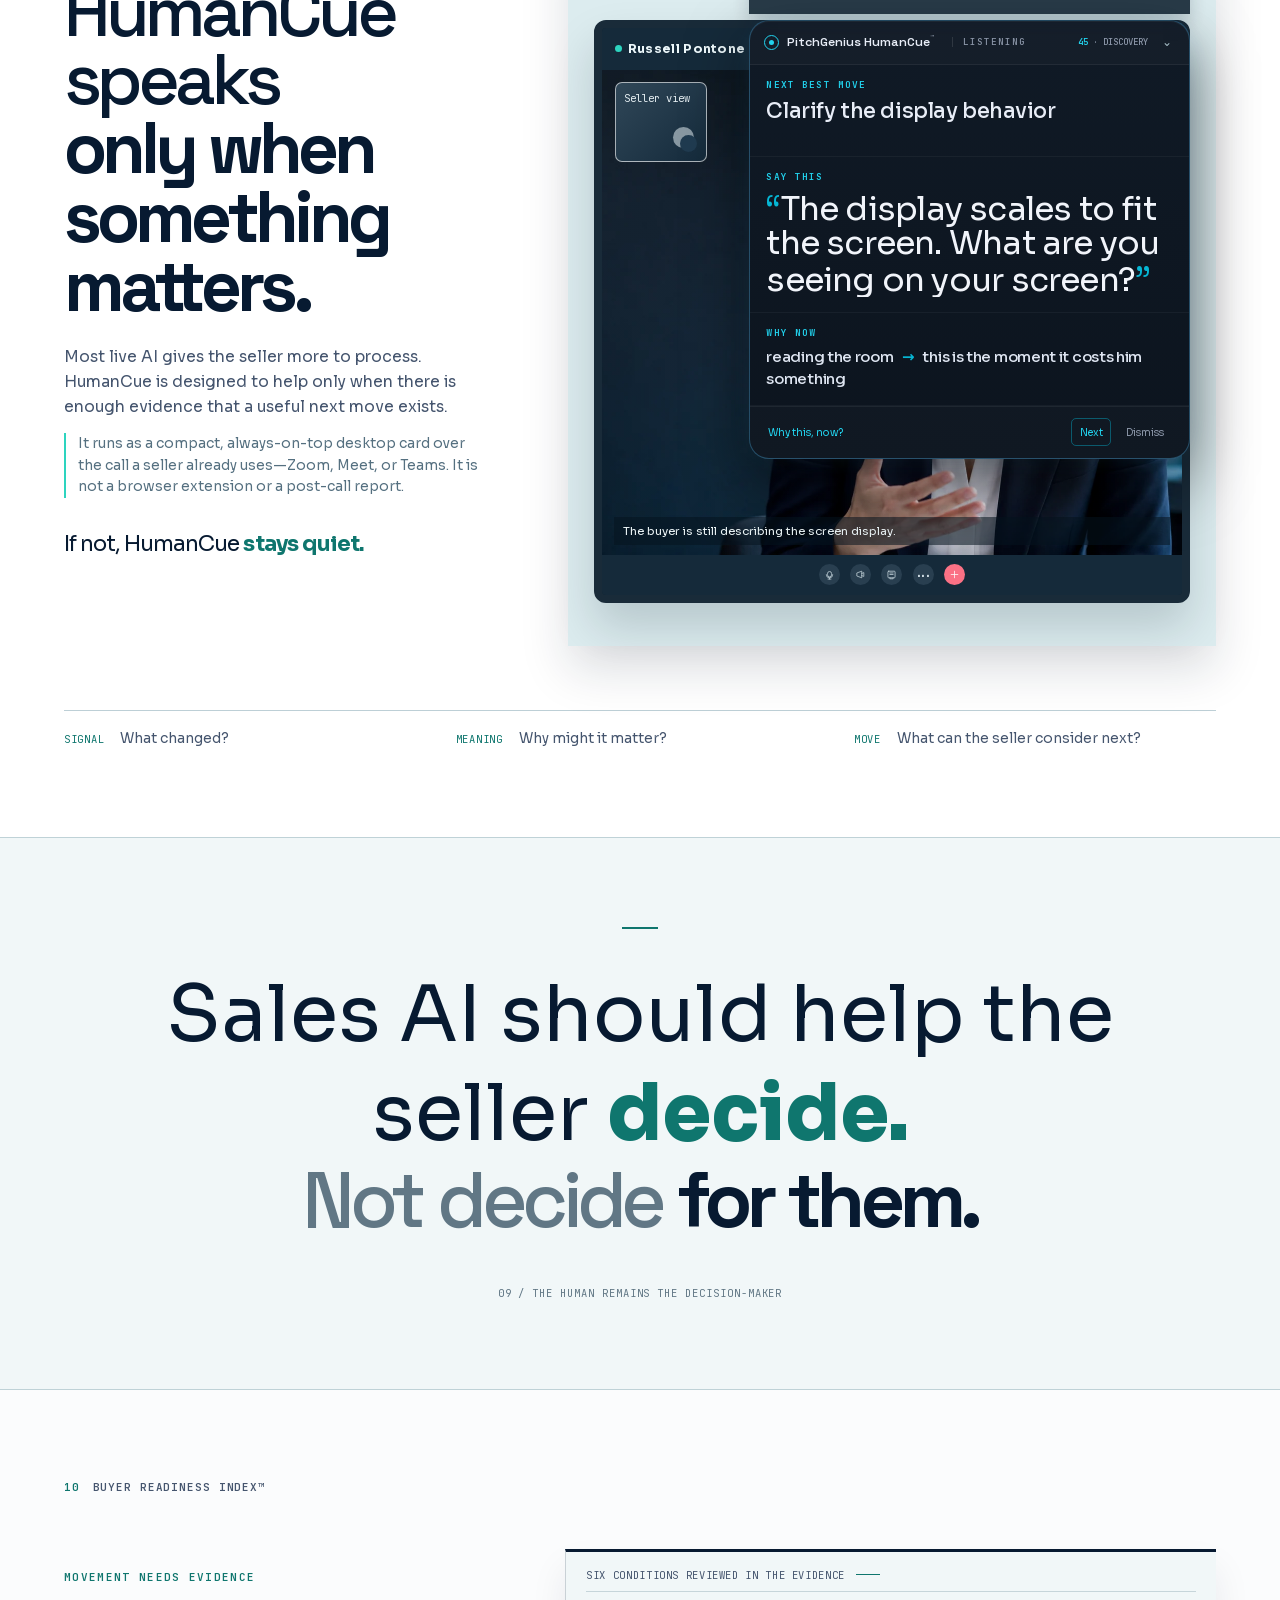
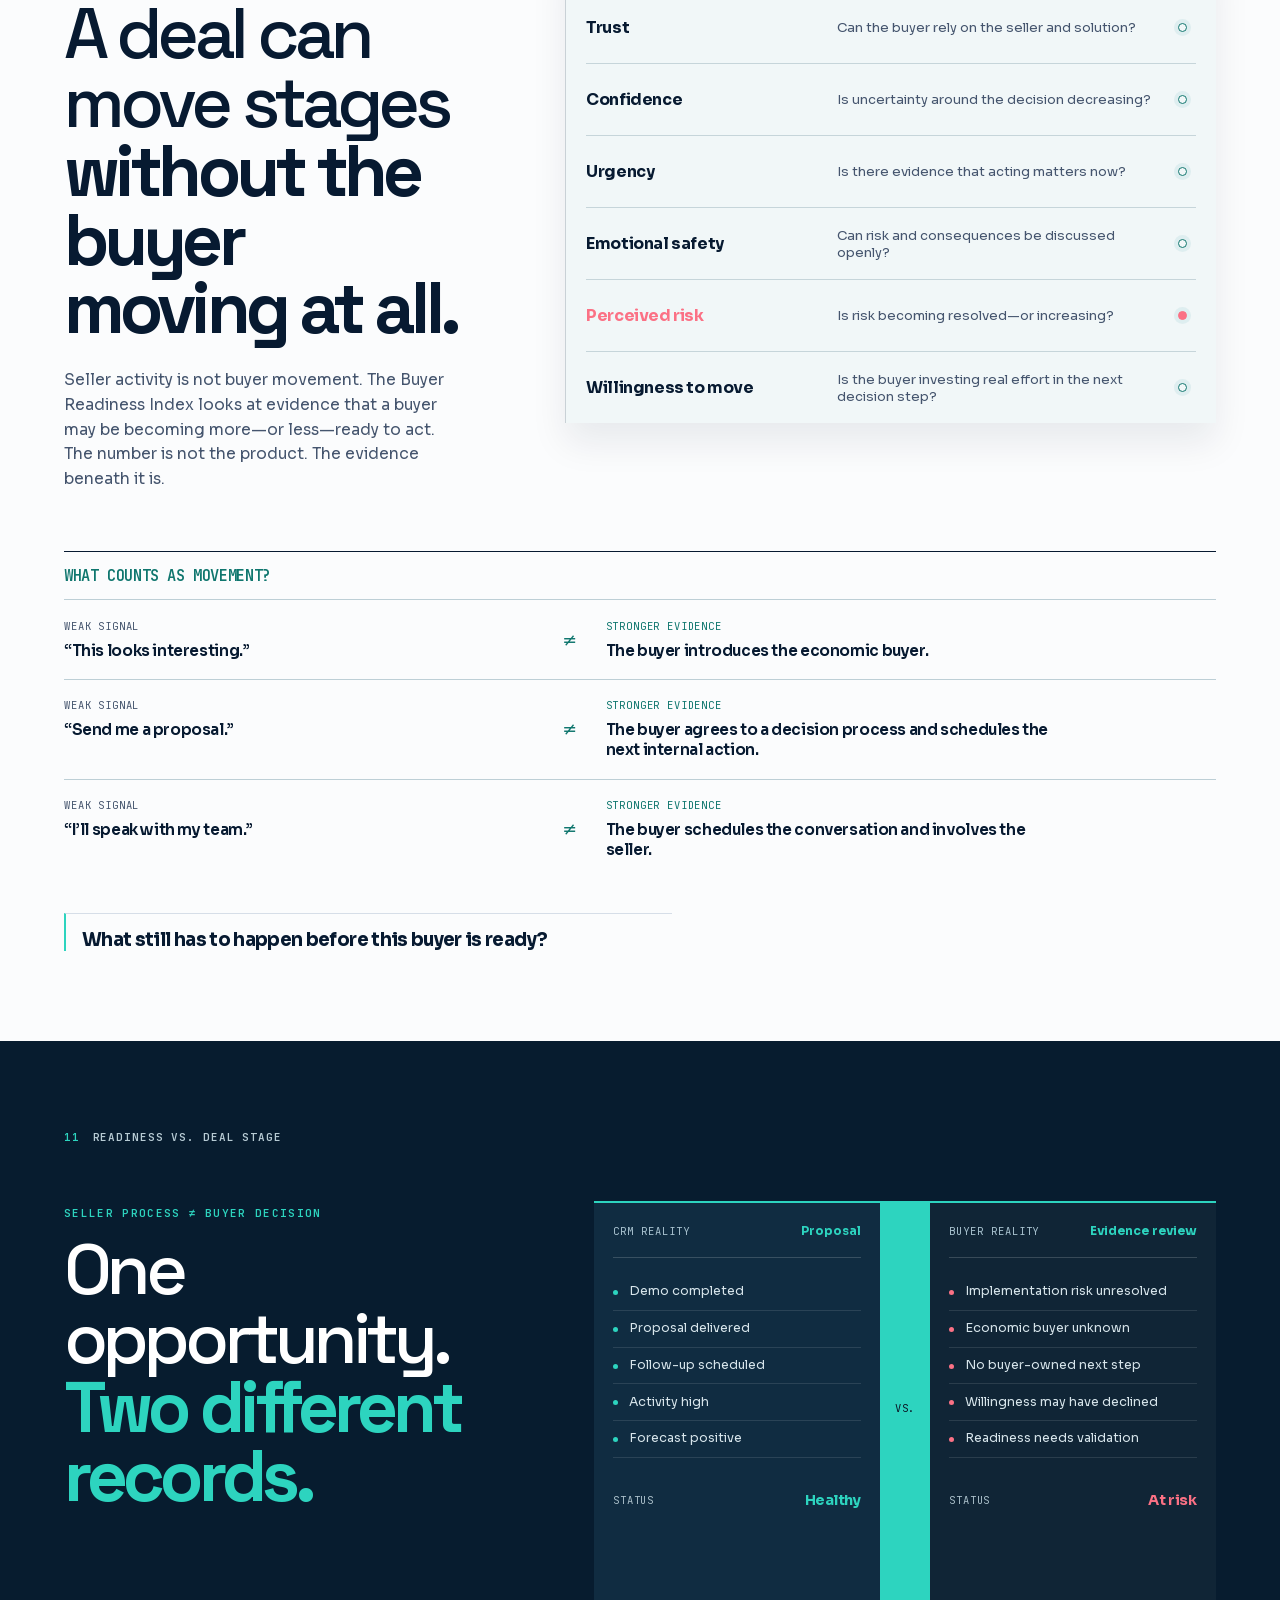
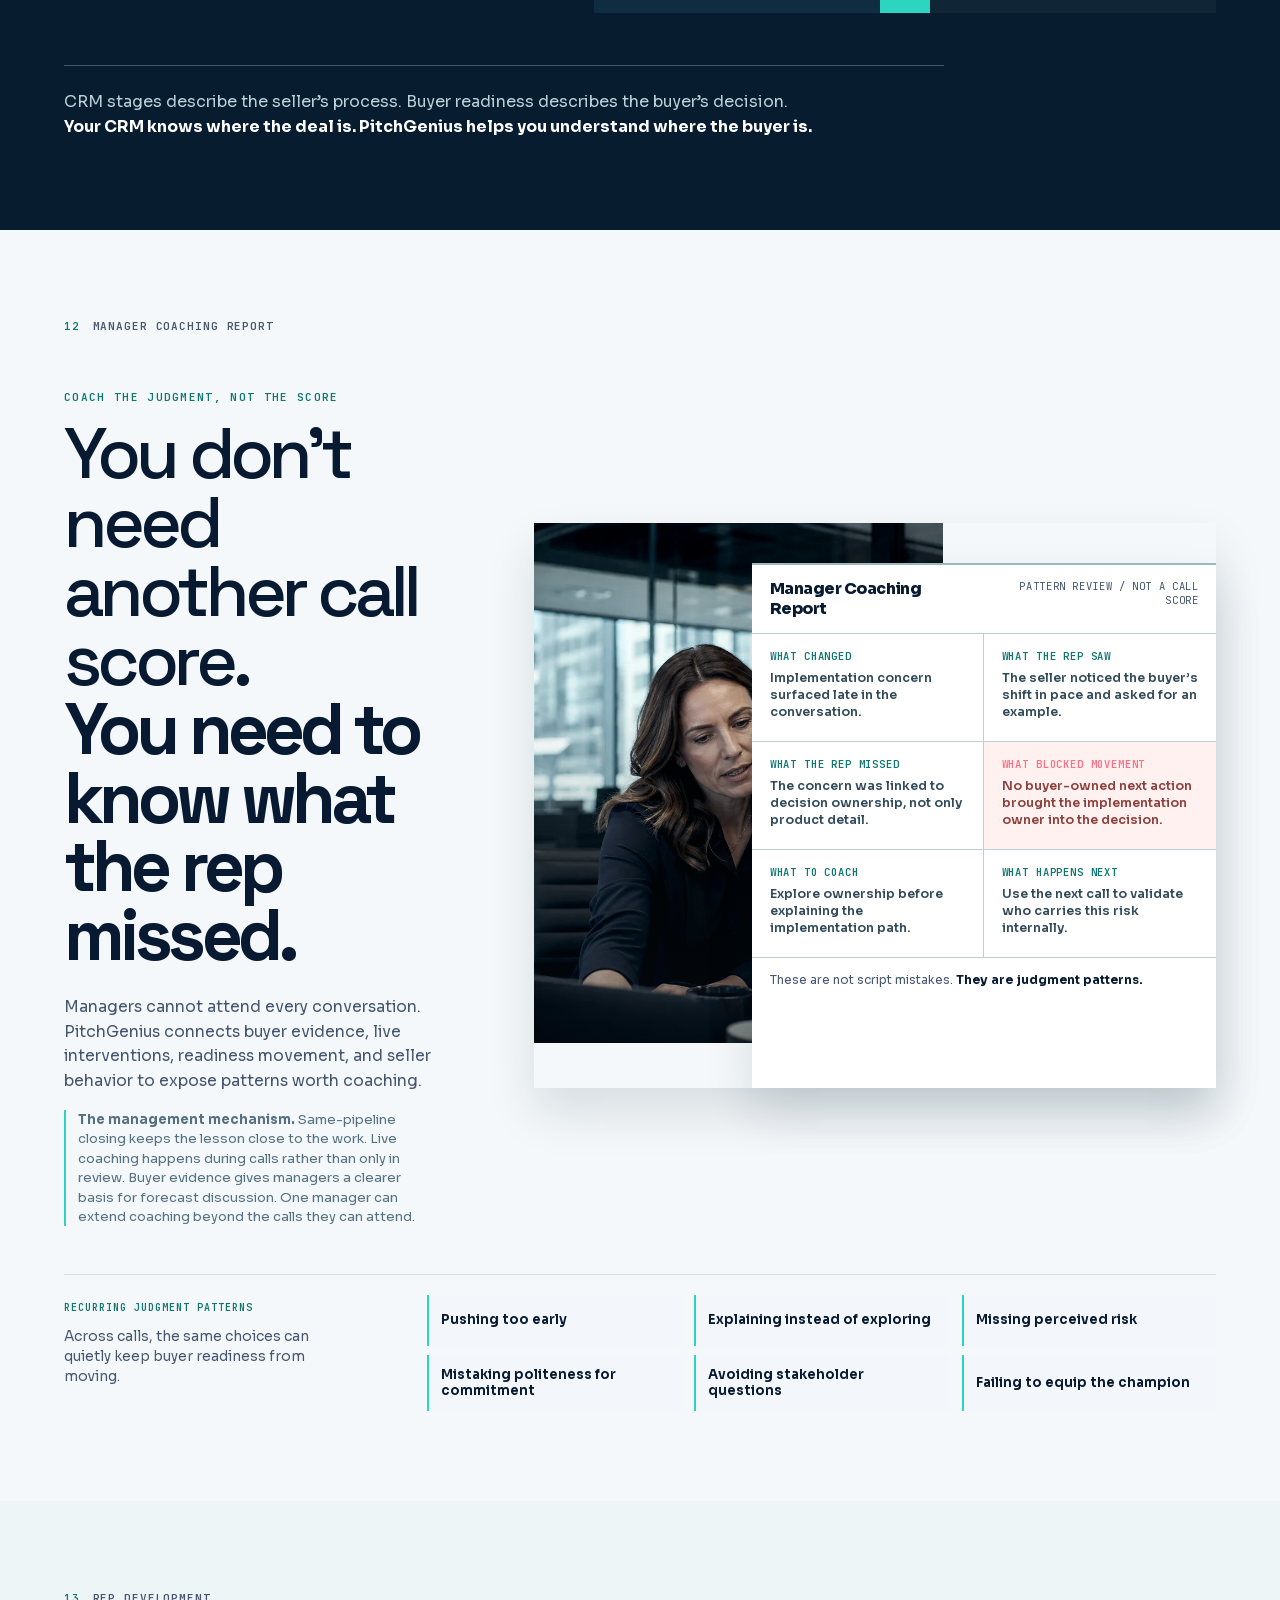
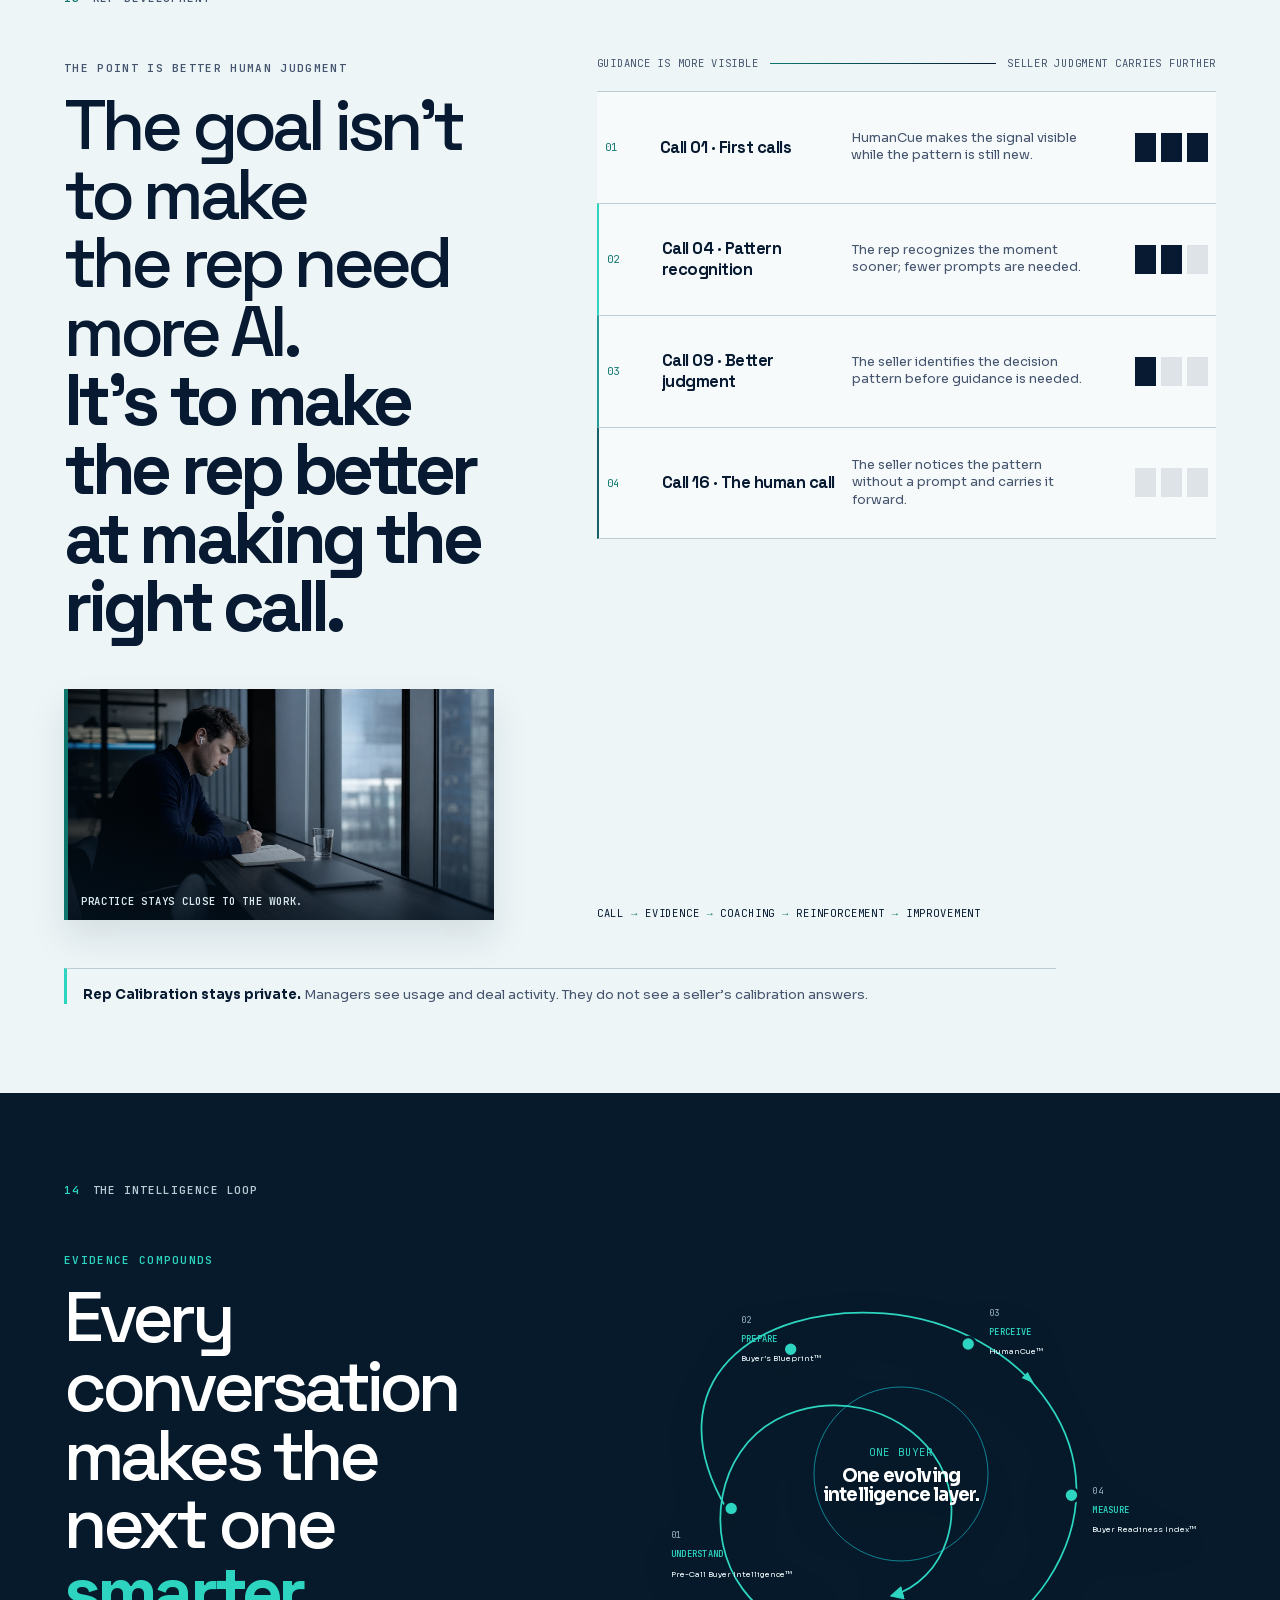
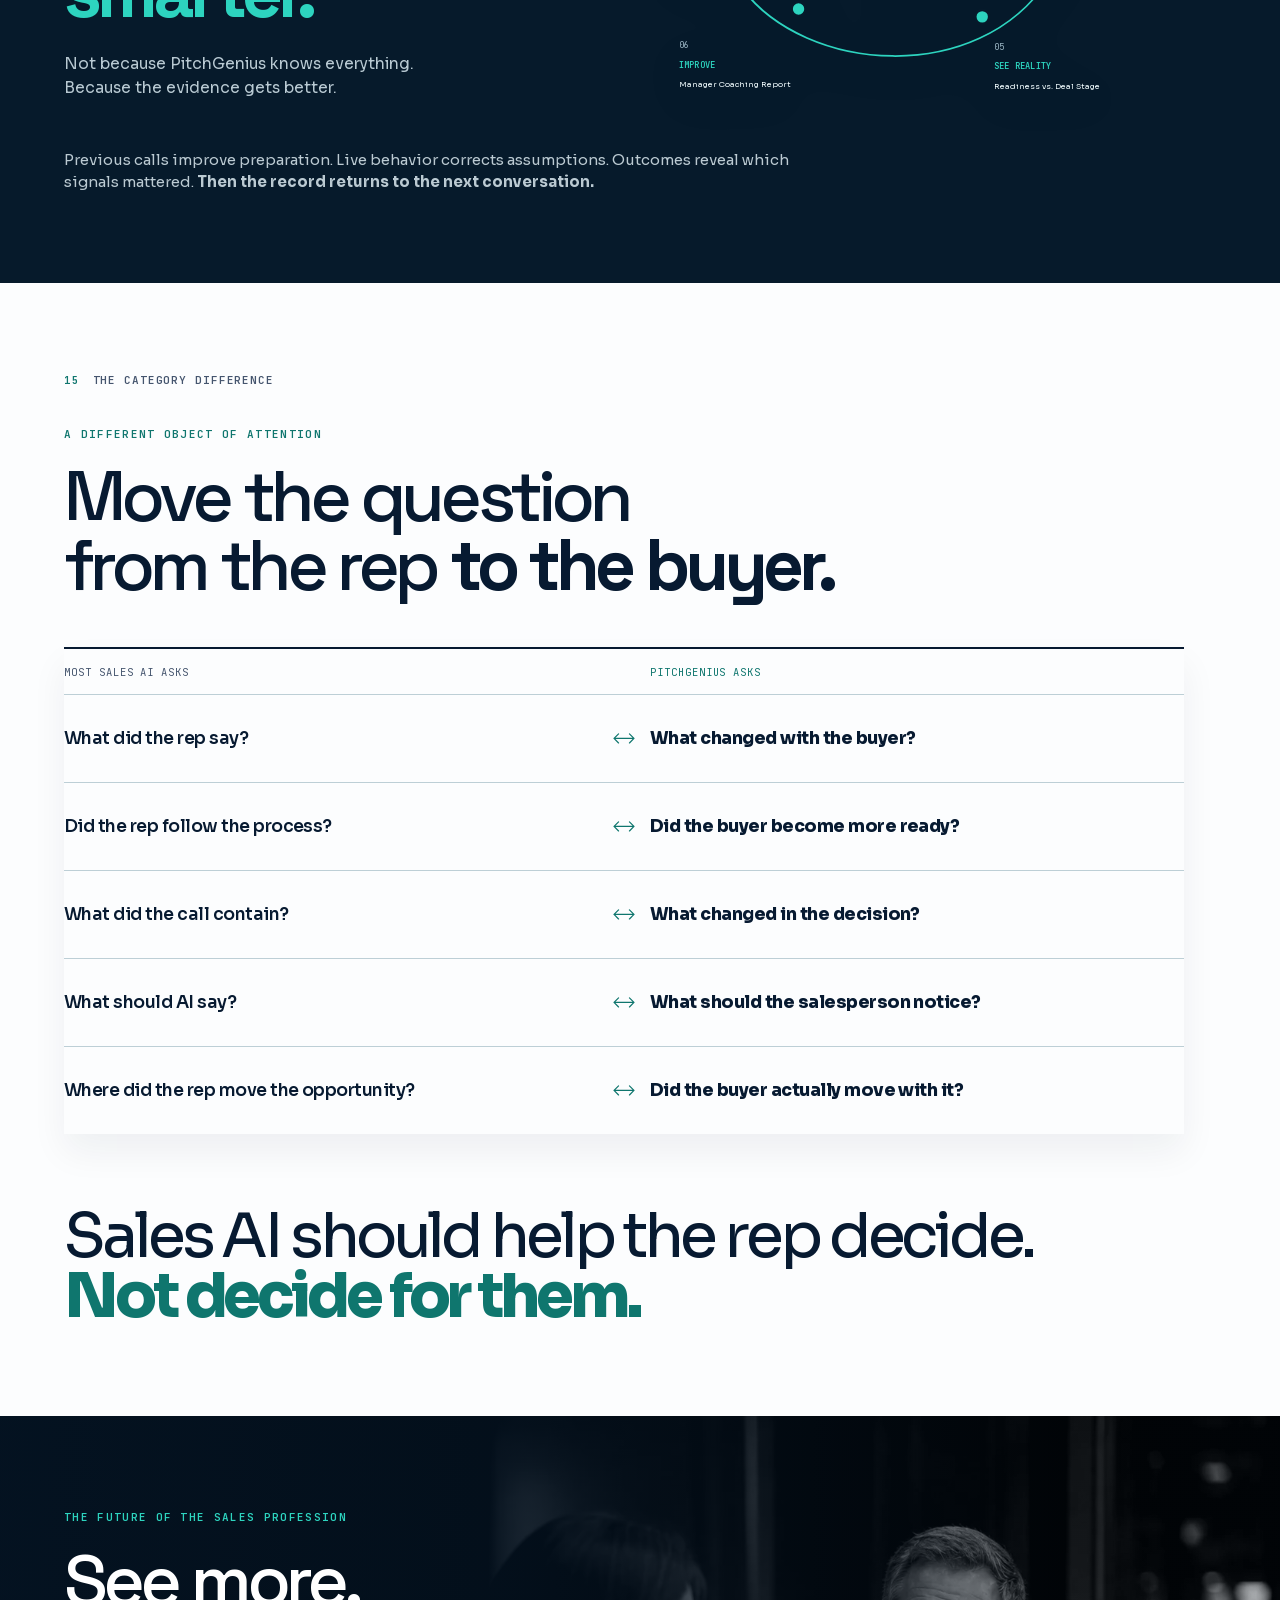
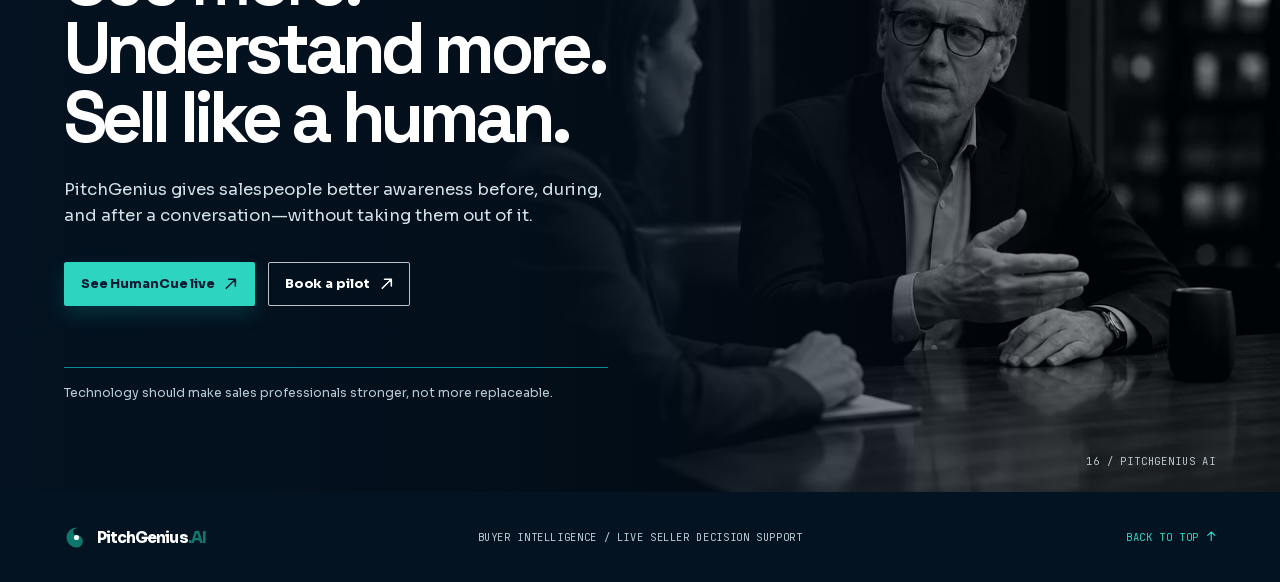
==== commit 79969495: "Rebuild G H I with canonical HumanCue v2" ====
--- a/variant-g/site/index.html
+++ b/variant-g/site/index.html
@@ -9,6 +9,7 @@
   <link rel="icon" href="assets/g-mark.svg" type="image/svg+xml" />
   <link rel="stylesheet" href="styles.css" />
   <link rel="stylesheet" href="source-design.css" />
+  <link rel="stylesheet" href="mockup-quality.css" />
   <noscript><style>[data-reveal]{opacity:1!important;transform:none!important}</style></noscript>
 </head>
 <body>
@@ -52,7 +53,7 @@
         <p class="eyebrow"><span class="eyebrow__dot"></span> Evidence for the live buyer decision</p>
         <h1><span class="hero__line">Your buyer is telling you,</span><span class="hero__line hero__line--em">more than they’re saying.</span></h1>
         <img class="hero__ink" src="assets/g-ink.svg" width="320" height="96" alt="" aria-hidden="true" />
-        <p class="hero__lede">Conversation intelligence tells you what the buyer said. PitchGenius tells you what to say next—while there is still time to change the outcome.</p>
+        <p class="hero__lede">What am I missing?</p>
         <div class="hero__actions">
           <a class="button button--cyan" href="#humancue">See HumanCue live <svg class="icon icon--arrow" viewBox="0 0 12 12" aria-hidden="true"><path d="M2 10 10 2M4 2h6v6"/></svg></a>
           <a class="text-action" href="#system">Follow the system <svg class="icon icon--down" viewBox="0 0 12 12" aria-hidden="true"><path d="M6 1v10M2 7l4 4 4-4"/></svg></a>
@@ -101,7 +102,7 @@
       <div class="chapter-label" data-reveal><span>02</span><p>The invisible problem</p></div>
       <div class="problem__statement" data-reveal>
         <p class="eyebrow eyebrow--cyan">THE PART YOUR CRM CAN’T SEE</p>
-        <h2>The record can be calm.<br><em>The decision can be changing.</em></h2>
+        <h2>The deal changes<br><em>before the pipeline does.</em></h2>
         <p>The stage can stay the same. The meeting can stay on the calendar. The forecast can still look healthy. And a buyer can be reconsidering the decision underneath all of it.</p>
         <p class="problem__close">PitchGenius was built for that interval.</p>
       </div>
@@ -135,7 +136,7 @@
       <div class="chapter-label chapter-label--light" data-reveal><span>03</span><p>What the system observes</p></div>
       <div class="evidence__intro" data-reveal>
         <p class="eyebrow eyebrow--cyan">NOT MIND READING</p>
-        <h2>Words are one part<br>of the <em>decision field.</em></h2>
+        <h2>What the buyer says<br>is only part of what<br><em>they’re telling you.</em></h2>
         <p>PitchGenius brings together evidence surrounding the buyer, conversation, and deal to understand what may be changing beneath the literal words.</p>
       </div>
       <div class="evidence-orbit" data-reveal style="--reveal-delay:.12s" role="group" aria-label="Evidence sources surrounding the buyer">
@@ -155,7 +156,7 @@
       <div class="chapter-label" data-reveal><span>04</span><p>The unified platform</p></div>
       <div class="system__heading" data-reveal>
         <p class="eyebrow">ONE CONTINUOUS INTELLIGENCE LAYER</p>
-        <h2>One buyer. Six passes<br>through the <em>same record.</em></h2>
+        <h2>One buyer.<br>One evolving <em>intelligence layer.</em></h2>
         <p>Preparation becomes live observation. Live observation becomes readiness evidence, deal clarity, and coaching. The next conversation begins with better context.</p>
       </div>
       <ol class="system-flow" aria-label="The PitchGenius intelligence loop">
@@ -175,7 +176,7 @@
       <div class="chapter-label" data-reveal><span>05</span><p>Pre-Call Buyer Intelligence™</p></div>
       <div class="precall__intro" data-reveal>
         <p class="eyebrow eyebrow--cyan">UNDERSTAND THE PERSON, NOT JUST THE ACCOUNT</p>
-        <h2>Enter the call with<br><em>better questions.</em></h2>
+        <h2>Walk into the call knowing<br><em>more than the account.</em></h2>
         <p>Traditional preparation tells a seller what company they are calling. PitchGenius helps separate direct evidence from useful hypotheses and open questions about this particular buyer.</p>
       </div>
       <div class="evidence-ledger" data-reveal style="--reveal-delay:.08s">
@@ -194,7 +195,7 @@
       <div class="chapter-label" data-reveal><span>06</span><p>Buyer’s Blueprint™</p></div>
       <div class="blueprint__heading" data-reveal>
         <p class="eyebrow">PREPARE A CONVERSATION, NOT A SCRIPT</p>
-        <h2>The buyer should<br>determine the <em>strategy.</em></h2>
+        <h2>Stop running the same call<br><em>with every buyer.</em></h2>
         <p>Two executives can share a title, a problem, a budget, and a CRM stage—then require entirely different conversations. The Blueprint turns evidence into a practical starting hypothesis.</p>
       </div>
       <article class="blueprint-sheet" data-reveal style="--reveal-delay:.1s" aria-label="Example buyer blueprint">
@@ -204,6 +205,7 @@
           <section><h3>Readiness hypothesis</h3><p>Where does the buyer appear to be in the decision—and what would update that view?</p></section>
           <section><h3>Trust to test</h3><p>What kind of evidence, pace, or specificity may create confidence?</p></section>
           <section><h3>Open questions</h3><p>Which stakeholder, risk, or decision process is still unproven?</p></section>
+          <section><h3>Risk</h3><p>What could prevent movement, and how will the seller test it?</p></section>
           <section class="blueprint-sheet__approach"><h3>Approach</h3><p><b>Explore</b> before explaining. Clarify risk. Validate the next step.</p></section>
         </div>
         <footer><span>Methodologies can inform the work: Challenger · SPIN · NEPQ · MEDDPICC.</span><span>The buyer determines the strategy.</span></footer>
@@ -217,7 +219,7 @@
       <div class="cue-transition__shade"></div>
       <div class="cue-transition__content" data-reveal>
         <p class="eyebrow eyebrow--cyan">HUMANCUE™ / THE LIVE MOMENT</p>
-        <h2>The call begins.<br><em>The hypothesis meets evidence.</em></h2>
+        <h2>Then the call starts.<br><em>And everything can change.</em></h2>
         <p>Everything learned beforehand remains provisional until the buyer begins to speak.</p>
       </div>
       <p class="cue-transition__chapter">07 / Listening is the work</p>
@@ -228,7 +230,7 @@
       <div class="chapter-label" data-reveal><span>08</span><p>HumanCue™ live copilot</p></div>
       <div class="humancue__intro" data-reveal>
         <p class="eyebrow eyebrow--cyan">AN INTERRUPTION MUST EARN ITSELF</p>
-        <h2>Live help that<br><em>knows when to wait.</em></h2>
+        <h2>HumanCue speaks<br><em>only when something matters.</em></h2>
         <p>Most live AI gives the seller more to process. HumanCue is designed to help only when there is enough evidence that a useful next move exists.</p>
         <p class="humancue__desktop-note">It runs as a compact, always-on-top desktop card over the call a seller already uses—Zoom, Meet, or Teams. It is not a browser extension or a post-call report.</p>
         <p class="humancue__quiet">If not, HumanCue <strong>stays quiet.</strong></p>
@@ -239,7 +241,7 @@
           <div class="meeting-content">
             <div class="meeting-content__portrait"><img src="assets/f-meeting-buyer.webp" width="1672" height="941" loading="eager" decoding="async" alt="A buyer in a remote discovery conversation" /></div>
             <div class="meeting-content__camera"><span>Seller view</span><i></i></div>
-            <p class="meeting-content__caption">The buyer speaks. The seller stays present.</p>
+            <p class="meeting-content__caption">The buyer is still describing the screen display.</p>
           </div>
           <div class="meeting-controls" aria-hidden="true"><span><svg viewBox="0 0 20 20"><path d="M6.3 8.2a3.7 3.7 0 0 1 7.4 0v2.5a3.7 3.7 0 0 1-7.4 0Z"/><path d="M4.2 10.3a5.8 5.8 0 0 0 11.6 0M10 16.1v2.2M7.4 18.3h5.2"/></svg></span><span><svg viewBox="0 0 20 20"><path d="m4 7 8.3-3v12L4 13Z"/><path d="M12.3 8.2 16 6.5v7L12.3 12"/></svg></span><span><svg viewBox="0 0 20 20"><rect x="3.5" y="4" width="13" height="12" rx="1.5"/><path d="M7 16v1.8h6V16M7 7.2h6M7 10h6"/></svg></span><span class="meeting-control--more">•••</span><b><svg viewBox="0 0 20 20"><path d="M4 10h12M10 4v12"/></svg></b></div>
         </div>
@@ -247,34 +249,21 @@
           <div class="cue-evidence__wave" aria-hidden="true"><i></i><i></i><i></i><i></i><i></i><i></i><i></i><i></i><i></i><i></i><i></i><i></i><i></i><i></i></div>
           <ol class="cue-evidence__stages" aria-label="HumanCue stage row"><li>Opening</li><li class="is-current">Discovery</li><li>Value</li><li>Decision</li><li>Close</li></ol>
         </div>
-        <article class="live-card" aria-label="HumanCue example decision support">
-          <header class="live-card__head">
-            <span class="live-card__brand"><i></i> HumanCue™</span>
-            <span class="live-card__state">Listening</span>
-            <span class="live-card__context">Readiness 45 · DISCOVERY</span>
+        <article class="live-card pg-hc-card" aria-label="HumanCue live buyer-state support panel">
+          <header class="pg-hc-top">
+            <div class="pg-hc-brand"><i class="pg-hc-mark" aria-hidden="true"></i><strong>PitchGenius HumanCue<sup>™</sup></strong><span class="pg-hc-state live-card__state">Listening</span></div>
+            <div class="pg-hc-context"><span class="pg-hc-readout"><b>45</b> · DISCOVERY</span><button class="pg-hc-fold" type="button" data-detail-toggle aria-expanded="false" aria-controls="humancue-context" aria-label="Show HumanCue context">⌄</button></div>
           </header>
-          <div class="live-card__readout" aria-label="Example buyer readiness readout">
-            <div class="live-card__readout-top"><span>BUYER READINESS</span><b>45 / 100 · not sold yet</b></div>
-            <div class="live-card__stages"><span>Opening</span><span class="is-current">Discovery</span><span>Value</span><span>Decision</span><span>Close</span></div>
-            <div class="live-card__signals">
-              <span><b>Trust</b><i><em style="width:46%"></em></i><strong>46</strong></span>
-              <span><b>Urgency</b><i><em style="width:30%"></em></i><strong>30</strong></span>
-              <span><b>Feels safe</b><i><em style="width:58%"></em></i><strong>58</strong></span>
-              <span><b>Willingness to move</b><i><em style="width:52%"></em></i><strong>52</strong></span>
+          <div class="pg-hc-main">
+            <div class="live-card__blocks pg-hc-cues" data-cue-current>
+              <section class="pg-hc-next"><h3>NEXT BEST MOVE</h3><p>Clarify the display behavior</p><small>Evidence: the buyer is still describing the screen display.</small></section>
+              <section class="pg-hc-say"><h3>SAY THIS</h3><p class="live-card__quote">The display scales to fit the screen. What are you seeing on your screen?</p></section>
+              <section class="pg-hc-why"><h3>WHY NOW</h3><p>reading the room <b aria-hidden="true">→</b> this is the moment it costs him something</p></section>
             </div>
           </div>
-          <div class="live-card__signal-note"><span>BUYER SIGNAL</span><p>Buyer is still describing the screen display.</p></div>
-          <div class="live-card__blocks" data-cue-current>
-            <section><h3>Next best move</h3><p>Clarify the display behavior.</p></section>
-            <section><h3>Say this</h3><p class="live-card__quote">“The display scales to fit the screen. What are you seeing on your screen?”</p></section>
-            <section><h3>Why now</h3><p>The buyer is describing the screen, not the outcome. Resolve the observation before moving to value.</p></section>
-          </div>
-          <footer>
-            <button class="live-card__why" type="button" data-detail-toggle aria-expanded="false" aria-controls="humancue-context">Why this, now?</button>
-            <span class="live-card__actions"><button type="button" data-cue-next>Next</button><button type="button" data-cue-dismiss>Dismiss</button></span>
-          </footer>
-          <div class="live-card__detail" id="humancue-context" hidden data-detail-panel><span><b>Trust</b> not measured</span><span><b>Willingness</b> not measured</span><span><b>Reached</b> Discovery</span></div>
-          <div class="live-card__status" hidden data-cue-status><p>HumanCue stays quiet until there is a useful, evidenced next move.</p><button type="button" data-cue-reset>Bring the cue back</button></div>
+          <footer class="pg-hc-actions"><button class="live-card__why" type="button" data-detail-toggle aria-expanded="false" aria-controls="humancue-context">Why this, now?</button><span class="live-card__actions"><button type="button" data-cue-next>Next</button><button type="button" data-cue-dismiss>Dismiss</button></span></footer>
+          <div class="live-card__detail pg-hc-detail" id="humancue-context" hidden data-detail-panel><span><b>Trust</b> not measured</span><span><b>Willingness</b> not measured</span><span><b>Reached</b> Discovery</span></div>
+          <div class="live-card__status pg-hc-status" hidden data-cue-status aria-live="polite"><p>HumanCue stays quiet until there is a useful, evidenced next move.</p><button type="button" data-cue-reset>Bring the cue back</button></div>
         </article>
       </div>
       <div class="humancue__outcome" data-reveal>
@@ -295,7 +284,7 @@
       <div class="chapter-label" data-reveal><span>10</span><p>Buyer Readiness Index™</p></div>
       <div class="readiness__heading" data-reveal>
         <p class="eyebrow eyebrow--cyan">MOVEMENT NEEDS EVIDENCE</p>
-        <h2>Readiness is a record<br>of <em>what still needs to happen.</em></h2>
+        <h2>A deal can move stages<br><em>without the buyer moving at all.</em></h2>
         <p>Seller activity is not buyer movement. The Buyer Readiness Index looks at evidence that a buyer may be becoming more—or less—ready to act. The number is not the product. The evidence beneath it is.</p>
       </div>
       <div class="readiness-spectrum" data-reveal style="--reveal-delay:.08s">
@@ -335,7 +324,7 @@
       <div class="chapter-label" data-reveal><span>12</span><p>Manager Coaching Report</p></div>
       <div class="coaching__intro" data-reveal>
         <p class="eyebrow eyebrow--cyan">COACH THE JUDGMENT, NOT THE SCORE</p>
-        <h2>The useful question is<br>what the rep <em>missed.</em></h2>
+        <h2>You don’t need another call score.<br><em>You need to know what the rep missed.</em></h2>
         <p>Managers cannot attend every conversation. PitchGenius connects buyer evidence, live interventions, readiness movement, and seller behavior to expose patterns worth coaching.</p>
         <p class="coaching__mechanism"><b>The management mechanism.</b> Same-pipeline closing keeps the lesson close to the work. Live coaching happens during calls rather than only in review. Buyer evidence gives managers a clearer basis for forecast discussion. One manager can extend coaching beyond the calls they can attend.</p>
       </div>
@@ -343,18 +332,22 @@
         <div class="coaching__image"><img src="assets/f-manager-coaching.webp" width="1672" height="941" loading="eager" decoding="async" alt="A manager reviewing conversation evidence with a seller" /></div>
         <article class="coaching-report"><header><span>Manager Coaching Report</span><small>Pattern review / not a call score</small></header><dl><div><dt>What changed</dt><dd>Implementation concern surfaced late in the conversation.</dd></div><div><dt>What the rep saw</dt><dd>The seller noticed the buyer’s shift in pace and asked for an example.</dd></div><div><dt>What the rep missed</dt><dd>The concern was linked to decision ownership, not only product detail.</dd></div><div class="coaching-report__risk"><dt>What blocked movement</dt><dd>No buyer-owned next action brought the implementation owner into the decision.</dd></div><div><dt>What to coach</dt><dd>Explore ownership before explaining the implementation path.</dd></div><div><dt>What happens next</dt><dd>Use the next call to validate who carries this risk internally.</dd></div></dl><footer>These are not script mistakes. <strong>They are judgment patterns.</strong></footer></article>
       </div>
+      <div class="coaching-patterns" data-reveal style="--reveal-delay:.16s" aria-label="Recurring seller judgment patterns">
+        <div class="coaching-patterns__intro"><span>RECURRING JUDGMENT PATTERNS</span><p>Across calls, the same choices can quietly keep buyer readiness from moving.</p></div>
+        <ul><li>Pushing too early</li><li>Explaining instead of exploring</li><li>Missing perceived risk</li><li>Mistaking politeness for commitment</li><li>Avoiding stakeholder questions</li><li>Failing to equip the champion</li></ul>
+      </div>
     </section>
 
     <!-- 13 / Rep development -->
     <section class="development chapter chapter--pale" id="development" data-section="development">
       <div class="chapter-label" data-reveal><span>13</span><p>Rep development</p></div>
-      <div class="development__heading" data-reveal><p class="eyebrow">THE POINT IS BETTER HUMAN JUDGMENT</p><h2>The goal is not more<br>dependence on AI.<br><em>It is better calls.</em></h2></div>
+      <div class="development__heading" data-reveal><p class="eyebrow">THE POINT IS BETTER HUMAN JUDGMENT</p><h2>The goal isn’t to make<br>the rep need more AI.<br><em>It’s to make the rep better<br>at making the right call.</em></h2></div>
       <div class="development-path" data-reveal style="--reveal-delay:.08s">
         <div class="development-path__guide"><span>Guidance is more visible</span><i></i><span>Seller judgment carries further</span></div>
-        <article><span class="development-path__number">01</span><h3>First calls</h3><p>Signals can be made more visible while a seller learns what to notice.</p><div class="cue-mini cue-mini--three"><i></i><i></i><i></i></div></article>
-        <article><span class="development-path__number">02</span><h3>Pattern recognition</h3><p>Coaching links repeated evidence to better questions in the moment.</p><div class="cue-mini cue-mini--two"><i></i><i></i><i></i></div></article>
-        <article><span class="development-path__number">03</span><h3>Better judgment</h3><p>The seller begins to identify the decision pattern before guidance is needed.</p><div class="cue-mini cue-mini--one"><i></i><i></i><i></i></div></article>
-        <article><span class="development-path__number">04</span><h3>The human call</h3><p>The work is internalized: listen, investigate, validate, then move.</p><div class="cue-mini cue-mini--none"><i></i><i></i><i></i></div></article>
+        <article><span class="development-path__number">01</span><h3>Call 01 · First calls</h3><p>HumanCue makes the signal visible while the pattern is still new.</p><div class="cue-mini cue-mini--three"><i></i><i></i><i></i></div></article>
+        <article><span class="development-path__number">02</span><h3>Call 04 · Pattern recognition</h3><p>The rep recognizes the moment sooner; fewer prompts are needed.</p><div class="cue-mini cue-mini--two"><i></i><i></i><i></i></div></article>
+        <article><span class="development-path__number">03</span><h3>Call 09 · Better judgment</h3><p>The seller identifies the decision pattern before guidance is needed.</p><div class="cue-mini cue-mini--one"><i></i><i></i><i></i></div></article>
+        <article><span class="development-path__number">04</span><h3>Call 16 · The human call</h3><p>The seller notices the pattern without a prompt and carries it forward.</p><div class="cue-mini cue-mini--none"><i></i><i></i><i></i></div></article>
       </div>
       <figure class="development__portrait" data-reveal style="--reveal-delay:.12s"><img src="assets/f-rep-development.webp" width="1672" height="941" loading="eager" decoding="async" alt="A seller preparing notes and developing judgment between conversations" /><figcaption>Practice stays close to the work.</figcaption></figure>
       <p class="development__close" data-reveal>Call <span>→</span> evidence <span>→</span> coaching <span>→</span> reinforcement <span>→</span> improvement</p>
@@ -364,9 +357,9 @@
     <!-- 14 / Intelligence loop -->
     <section class="intelligence-loop chapter chapter--dark" id="loop" data-section="loop">
       <div class="chapter-label chapter-label--light" data-reveal><span>14</span><p>The intelligence loop</p></div>
-      <div class="intelligence-loop__heading" data-reveal><p class="eyebrow eyebrow--cyan">EVIDENCE COMPOUNDS</p><h2>Every conversation makes <br>the next one <em>more informed.</em></h2><p>Not because PitchGenius knows everything. Because the evidence gets better.</p></div>
+      <div class="intelligence-loop__heading" data-reveal><p class="eyebrow eyebrow--cyan">EVIDENCE COMPOUNDS</p><h2>Every conversation<br>makes the next one <em>smarter.</em></h2><p>Not because PitchGenius knows everything. Because the evidence gets better.</p></div>
       <div class="loop-diagram" data-reveal style="--reveal-delay:.1s" role="group" aria-label="A circular loop showing the six PitchGenius stages">
-        <svg viewBox="0 0 720 500" role="img" aria-labelledby="loop-title loop-desc"><title id="loop-title">The PitchGenius intelligence loop</title><desc id="loop-desc">Understand, prepare, perceive, measure, see reality, improve, then return to understand.</desc><defs><marker id="loop-arrow" markerWidth="8" markerHeight="8" refX="7" refY="4" orient="auto"><path d="M0,0 L8,4 L0,8 Z" fill="currentColor"/></marker></defs><path class="loop-trace" pathLength="1" d="M161 293C75 148 194 58 341 69c158 12 281 161 187 305-80 122-277 106-349 10-45-61-29-157 38-193 61-33 140-16 180 39 44 61 14 145-48 162" fill="none" stroke="currentColor" stroke-width="2" marker-end="url(#loop-arrow)"/><path class="loop-direction-arrow" d="M512 149 498 143 505 136Z" aria-hidden="true"/><g class="loop-node loop-node--a"><circle cx="166" cy="292" r="8"/><text x="97" y="326">01</text><text x="97" y="348">UNDERSTAND</text><text x="97" y="370">Pre-Call Intelligence™</text></g><g class="loop-node loop-node--b"><circle cx="234" cy="110" r="8"/><text x="177" y="80">02</text><text x="177" y="102">PREPARE</text><text x="177" y="124">Buyer’s Blueprint™</text></g><g class="loop-node loop-node--c"><circle cx="437" cy="104" r="8"/><text x="461" y="72">03</text><text x="461" y="94">PERCEIVE</text><text x="461" y="116">HumanCue™</text></g><g class="loop-node loop-node--d"><circle cx="555" cy="277" r="8"/><text x="579" y="275">04</text><text x="579" y="297">MEASURE</text><text x="579" y="319">Buyer Readiness Index™</text></g><g class="loop-node loop-node--e"><circle cx="453" cy="416" r="8"/><text x="466" y="454">05</text><text x="466" y="476">SEE REALITY</text><text x="466" y="498">Readiness vs. Deal Stage</text></g><g class="loop-node loop-node--f"><circle cx="243" cy="407" r="8"/><text x="106" y="452">06</text><text x="106" y="474">IMPROVE</text><text x="106" y="496">Manager Coaching Report</text></g></svg>
+        <svg viewBox="0 0 720 500" role="img" aria-labelledby="loop-title loop-desc"><title id="loop-title">The PitchGenius intelligence loop</title><desc id="loop-desc">Understand, prepare, perceive, measure, see reality, improve, then return to understand.</desc><defs><marker id="loop-arrow" markerWidth="8" markerHeight="8" refX="7" refY="4" orient="auto"><path d="M0,0 L8,4 L0,8 Z" fill="currentColor"/></marker></defs><path class="loop-trace" pathLength="1" d="M161 293C75 148 194 58 341 69c158 12 281 161 187 305-80 122-277 106-349 10-45-61-29-157 38-193 61-33 140-16 180 39 44 61 14 145-48 162" fill="none" stroke="currentColor" stroke-width="2" marker-end="url(#loop-arrow)"/><path class="loop-direction-arrow" d="M512 149 498 143 505 136Z" aria-hidden="true"/><g class="loop-node loop-node--a"><circle cx="166" cy="292" r="8"/><text x="97" y="326">01</text><text x="97" y="348">UNDERSTAND</text><text x="97" y="370">Pre-Call Buyer Intelligence™</text></g><g class="loop-node loop-node--b"><circle cx="234" cy="110" r="8"/><text x="177" y="80">02</text><text x="177" y="102">PREPARE</text><text x="177" y="124">Buyer’s Blueprint™</text></g><g class="loop-node loop-node--c"><circle cx="437" cy="104" r="8"/><text x="461" y="72">03</text><text x="461" y="94">PERCEIVE</text><text x="461" y="116">HumanCue™</text></g><g class="loop-node loop-node--d"><circle cx="555" cy="277" r="8"/><text x="579" y="275">04</text><text x="579" y="297">MEASURE</text><text x="579" y="319">Buyer Readiness Index™</text></g><g class="loop-node loop-node--e"><circle cx="453" cy="416" r="8"/><text x="466" y="454">05</text><text x="466" y="476">SEE REALITY</text><text x="466" y="498">Readiness vs. Deal Stage</text></g><g class="loop-node loop-node--f"><circle cx="243" cy="407" r="8"/><text x="106" y="452">06</text><text x="106" y="474">IMPROVE</text><text x="106" y="496">Manager Coaching Report</text></g></svg>
         <div class="loop-diagram__center"><span>ONE BUYER</span><b>One evolving<br>intelligence layer.</b></div>
       </div>
       <ol class="loop-mobile-flow" aria-label="The PitchGenius intelligence loop"><li><span>01</span><div><b>Understand</b><p>Pre-Call Buyer Intelligence™</p></div></li><li><span>02</span><div><b>Prepare</b><p>Buyer’s Blueprint™</p></div></li><li><span>03</span><div><b>Perceive</b><p>HumanCue™</p></div></li><li><span>04</span><div><b>Measure</b><p>Buyer Readiness Index™</p></div></li><li><span>05</span><div><b>See reality</b><p>Readiness vs. Deal Stage</p></div></li><li><span>06</span><div><b>Improve → learn</b><p>Manager Coaching Report. Post-call evidence returns to the buyer record.</p></div></li></ol>
--- a/variant-g/site/source-design.css
+++ b/variant-g/site/source-design.css
@@ -1,5 +1,6 @@
-/* PitchGenius product design tokens — copied from the real desktop product.
-   Layouts remain variant-specific; type, ink, accents and data face do not. */
+/* PitchGenius product design tokens — shared with the real desktop product.
+   Variant layout stays in styles.css; this file only carries the page-level
+   type, ink, palette and evidence/coaching refinements. */
 @font-face { font-family: "PG Space Grotesk"; src: url("assets/fonts/SpaceGrotesk-latin.woff2") format("woff2"); font-style: normal; font-weight: 500 700; font-display: swap; }
 @font-face { font-family: "PG Sora"; src: url("assets/fonts/Sora-latin.woff2") format("woff2"); font-style: normal; font-weight: 400 800; font-display: swap; }
 @font-face { font-family: "PG JetBrains Mono"; src: url("assets/fonts/JetBrainsMono-latin.woff2") format("woff2"); font-style: normal; font-weight: 400 600; font-display: swap; }
@@ -40,202 +41,36 @@
   font-family: var(--body);
 }
 
+.hero__lede { max-width: 24rem; color: var(--pg-ink-soft); font-size: clamp(1.18rem, 1.7vw, 1.45rem); font-weight: 600; letter-spacing: -.035em; line-height: 1.25; }
 h1, h2, h3, h4 { font-family: var(--display); }
-.chapter-label, .eyebrow, .field-index, .font-data,
-.field-card__top, .field-state, .hero__buyers figcaption span,
-.hero__chapter, .hero__field-caption { font-family: var(--mono); }
+.chapter-label, .eyebrow, .field-index, .font-data, .field-card__top, .field-state, .hero__buyers figcaption span, .hero__chapter, .hero__field-caption { font-family: var(--mono); }
 .button--cyan { color: var(--pg-ink); background: var(--pg-teal-bright); }
 .button--cyan:hover { background: #5eead4; }
 .button--dark { color: #fff; background: var(--pg-ink); }
 .button--dark:hover { background: var(--pg-app-ink); }
 .site-nav, .text-action { color: var(--pg-ink-soft); }
-.brand__mark, .brand__dot, .site-nav a:hover, .site-nav a:focus-visible,
-.text-action:hover { color: var(--pg-teal-text); }
+.brand__mark, .brand__dot, .site-nav a:hover, .site-nav a:focus-visible, .text-action:hover { color: var(--pg-teal-text); }
 .site-nav a::after { background: var(--pg-teal-text); }
 .eyebrow--cyan, .chapter-label span { color: var(--pg-teal-text); }
-.chapter--dark .eyebrow--cyan, .chapter--ink .eyebrow--cyan,
-.chapter--photo .eyebrow--cyan { color: var(--pg-teal-bright); }
+.chapter--dark .eyebrow--cyan, .chapter--ink .eyebrow--cyan, .chapter--photo .eyebrow--cyan { color: var(--pg-teal-bright); }
 ::selection { background: var(--pg-teal-bright); color: var(--pg-ink); }
-
-/* HumanCue readout — a compact HTML recreation of the desktop app's
-   BUYER READINESS block. It is deliberately a readout, not a decorative
-   chart: stage, named signals, and values stay in one contained surface. */
-.live-card__readout {
-  padding: .78rem 1rem .82rem;
-  color: #dfe8fb;
-  border-bottom: 1px solid rgba(255,255,255,.06);
-  background: #131b26;
-}
-.live-card__readout-top {
-  display: flex;
-  align-items: baseline;
-  justify-content: space-between;
-  gap: .65rem;
-  min-width: 0;
-}
-.live-card__readout-top span,
-.live-card__stages,
-.live-card__signals b {
-  font-family: var(--mono);
-}
-.live-card__readout-top span {
-  color: #7b89a8;
-  font-size: 9.5px;
-  font-weight: 600;
-  letter-spacing: .12em;
-  text-transform: uppercase;
-}
-.live-card__readout-top b {
-  min-width: 0;
-  overflow: hidden;
-  color: #dfe8fb;
-  font-size: 10.5px;
-  font-weight: 600;
-  text-overflow: ellipsis;
-  white-space: nowrap;
-}
-.live-card__stages {
-  display: flex;
-  flex-wrap: wrap;
-  gap: .26rem;
-  margin-top: .62rem;
-  color: #68728f;
-  font-size: 8px;
-  letter-spacing: .035em;
-  line-height: 1.2;
-  text-transform: uppercase;
-}
-.live-card__stages span {
-  padding: .24rem .38rem;
-  border: 1px solid transparent;
-  border-radius: 6px;
-}
-.live-card__stages span.is-current {
-  color: #071a31;
-  background: var(--pg-teal-bright);
-  border-color: var(--pg-teal-bright);
-  font-weight: 700;
-}
-.live-card__signals {
-  display: grid;
-  grid-template-columns: minmax(0, 1fr);
-  gap: .48rem .72rem;
-  margin-top: .72rem;
-}
-.live-card__signals > span {
-  display: grid;
-  grid-template-columns: minmax(0, 1fr) minmax(2.25rem, .8fr) auto;
-  align-items: center;
-  gap: .34rem;
-  min-width: 0;
-}
-.live-card__signals b {
-  min-width: 0;
-  overflow: hidden;
-  color: #98a2c0;
-  font-size: 8.5px;
-  font-weight: 500;
-  letter-spacing: 0;
-  text-overflow: ellipsis;
-  white-space: nowrap;
-}
-.live-card__signals i {
-  display: block;
-  min-width: 0;
-  height: 4px;
-  overflow: hidden;
-  border-radius: 999px;
-  background: rgba(255,255,255,.08);
-}
-.live-card__signals em {
-  display: block;
-  height: 100%;
-  border-radius: inherit;
-  background: var(--pg-warn);
-}
-.live-card__signals > span:nth-child(2) em { background: var(--pg-risk); }
-.live-card__signals > span:nth-child(3) em { background: var(--pg-warn); }
-.live-card__signals > span:nth-child(4) em { background: var(--pg-warn); }
-.live-card__signals strong {
-  width: 1.45rem;
-  color: var(--pg-warn);
-  font-family: var(--mono);
-  font-size: 9px;
-  font-weight: 600;
-  text-align: right;
-}
-.live-card__signals > span:nth-child(2) strong { color: var(--pg-risk); }
-@media (max-width: 720px) {
-  .live-card__readout { padding: .68rem .8rem .72rem; }
-  .live-card__readout-top span { font-size: 8.5px; }
-  .live-card__readout-top b { font-size: 9.5px; }
-  .live-card__stages { margin-top: .5rem; font-size: 7px; }
-  .live-card__signals { gap: .42rem .6rem; margin-top: .58rem; }
-  .live-card__signals > span { grid-template-columns: minmax(0, 1fr) minmax(1.8rem, .72fr) auto; gap: .25rem; }
-  .live-card__signals b { font-size: 7.5px; }
-  .live-card__signals strong { font-size: 8.5px; }
-}
-@media (max-width: 380px) {
-  .live-card__readout-top { display: block; }
-  .live-card__readout-top b { display: block; margin-top: .24rem; }
-  .live-card__signals { grid-template-columns: 1fr; }
-}
-
-.live-card__signal-note {
-  display: grid;
-  grid-template-columns: auto minmax(0, 1fr);
-  gap: .55rem;
-  align-items: baseline;
-  padding: .62rem 1rem .68rem;
-  color: #c8d5e5;
-  border-bottom: 1px solid rgba(255,255,255,.06);
-  background: #0d1722;
-}
-.live-card__signal-note span {
-  color: var(--pg-teal-bright);
-  font-family: var(--mono);
-  font-size: 8.5px;
-  font-weight: 600;
-  letter-spacing: .1em;
-  white-space: nowrap;
-}
-.live-card__signal-note p {
-  min-width: 0;
-  margin: 0;
-  color: #b8c8d8;
-  font-size: 10px;
-  line-height: 1.35;
-}
-
-
-/* The real overlay is a wide panel over the call. Once the readiness readout
-   is present, keep enough room for the complete card instead of clipping its
-   WHY NOW/footer against the stage's overflow edge. H's ledger stage owns its
-   own sizing and is intentionally excluded here. */
-@media (min-width: 721px) {
-  .call-stage:not(.h-live-stage) { min-height: 760px; }
-  .call-stage:not(.h-live-stage) > .live-card {
-    top: 15%;
-    width: min(48%, 390px);
-    min-width: 290px;
-  }
-}
-@media (max-width: 720px) {
-  .call-stage:not(.h-live-stage) { min-height: 700px; }
-  .call-stage:not(.h-live-stage) > .live-card {
-    top: 10%;
-    left: 5%;
-    width: min(88%, 390px);
-    min-width: 0;
-  }
-}
-@media (min-width: 1121px) {
-  .call-stage:not(.h-live-stage) > .live-card { width: min(40%, 310px); min-width: 270px; }
-}
 
 .closing__actions .button--cyan { order: 1; color: var(--pg-ink); border-color: var(--pg-teal-bright); background: var(--pg-teal-bright); }
 .closing__actions .button--light { order: 2; }
-@media (max-width: 720px) {
-  .live-card__signal-note { grid-template-columns: 1fr; gap: .22rem; padding: .58rem .8rem .64rem; }
-  .live-card__signal-note p { font-size: 9.5px; }
+
+/* Page 12 makes the recurring coaching patterns concrete without inventing
+   performance numbers. */
+.coaching-patterns { grid-column: 1 / -1; display: grid; grid-template-columns: minmax(13rem, .55fr) minmax(0, 1.45fr); gap: 1.5rem clamp(2rem, 5vw, 5rem); align-items: start; padding-top: 1.25rem; border-top: 1px solid var(--line); }
+.coaching-patterns__intro span { color: var(--cyan-deep); font-family: var(--mono); font-size: 10px; font-weight: 700; letter-spacing: .1em; line-height: 1.3; text-transform: uppercase; }
+.coaching-patterns__intro p { max-width: 28ch; margin-top: .65rem; color: var(--muted); font-size: .86rem; line-height: 1.45; }
+.coaching-patterns ul { display: grid; grid-template-columns: repeat(3, minmax(0, 1fr)); gap: .6rem .8rem; }
+.coaching-patterns li { min-height: 3.15rem; display: flex; align-items: center; padding: .7rem .75rem; color: var(--ink); border-left: 2px solid var(--cyan); background: color-mix(in srgb, var(--paper-blue) 68%, transparent); font-size: .82rem; font-weight: 650; line-height: 1.28; }
+@media (max-width: 820px) {
+  .coaching-patterns { grid-template-columns: 1fr; gap: 1.25rem; }
+  .coaching-patterns__intro p { max-width: 42ch; }
+  .coaching-patterns ul { grid-template-columns: repeat(2, minmax(0, 1fr)); }
 }
+@media (max-width: 460px) { .coaching-patterns ul { grid-template-columns: 1fr; } }
+
+/* Keep all six Blueprint decisions in a balanced two-column ledger. */
+.blueprint-sheet__grid .blueprint-sheet__approach { grid-column: auto; }
--- a/variant-g/site/mockup-quality.css
+++ b/variant-g/site/mockup-quality.css
@@ -0,0 +1,215 @@
+/* Canonical HumanCue v2 surface.
+   Rebuilt from assets/product-ui-live-card-v2.json and the shipping desktop
+   app: wave + plain stage row + one minimal card with three outputs. */
+.call-stage:not(.h-live-stage) > .pg-hc-card,
+.h-live-stage .h-cue-readout .pg-hc-card {
+  position: absolute !important;
+  z-index: 9;
+  top: 6% !important;
+  right: 4% !important;
+  left: auto !important;
+  width: min(50%, 360px) !important;
+  min-width: 0 !important;
+  overflow: hidden !important;
+  color: #e8edf7;
+  border: 1.5px solid rgba(90,195,255,.32);
+  border-radius: 20px;
+  background: linear-gradient(180deg, #101a26, #0c141e);
+  box-shadow: 0 24px 60px rgba(0,0,0,.5), 0 0 32px -16px rgba(90,195,255,.4), inset 0 1px 0 rgba(255,255,255,.05);
+}
+.h-live-stage .h-cue-readout {
+  display: block !important;
+  position: absolute !important;
+  top: 5% !important;
+  right: 2% !important;
+  left: auto !important;
+  width: min(50%, 360px) !important;
+  max-width: 360px !important;
+  padding: 0 !important;
+  background: transparent !important;
+  box-shadow: none !important;
+}
+.h-live-stage .h-cue-readout .pg-hc-card { width: 100% !important; }
+.pg-hc-top {
+  display: grid !important;
+  grid-template-columns: minmax(0,1fr) auto !important;
+  align-items: center !important;
+  gap: .7rem !important;
+  height: 44px !important;
+  min-height: 44px !important;
+  padding: 0 14px !important;
+  border-bottom: 1px solid rgba(255,255,255,.06) !important;
+  background: rgba(255,255,255,.018) !important;
+}
+.pg-hc-brand,
+.pg-hc-context { display: flex; align-items: center; min-width: 0; }
+.pg-hc-brand { gap: .45rem; }
+.pg-hc-brand strong { overflow: hidden; color: #e8edf7; font: 600 12.5px/1 var(--display, system-ui); text-overflow: ellipsis; white-space: nowrap; }
+.pg-hc-brand sup { position: relative; top: -.3em; margin-left: .08em; color: #8b96a8; font: 600 7px/1 var(--mono, ui-monospace); }
+.pg-hc-mark { position: relative; width: 15px; height: 15px; flex: 0 0 15px; border: 1px solid #22d3ee; border-radius: 50%; }
+.pg-hc-mark::after { content: ""; position: absolute; inset: 4px; border-radius: 50%; background: #22d3ee; }
+.pg-hc-state { margin-left: .65rem; padding-left: .65rem; border-left: 1px solid rgba(255,255,255,.11); color: #8b96a8; font: 500 9.5px/1 var(--mono, ui-monospace); letter-spacing: .1em; text-transform: uppercase; white-space: nowrap; }
+.pg-hc-context { justify-content: flex-end; gap: .45rem; color: #8b96a8; font: 500 9px/1 var(--mono, ui-monospace); white-space: nowrap; }
+.pg-hc-readout b { color: #22d3ee; font-weight: 700; }
+.pg-hc-fold { width: 20px; height: 20px; padding: 0; color: #8b96a8; border: 1px solid rgba(255,255,255,.1); border-radius: 5px; background: rgba(255,255,255,.03); font-size: 12px; line-height: 1; }
+.pg-hc-fold:hover, .pg-hc-fold:focus-visible { color: #22d3ee; border-color: rgba(34,211,238,.5); }
+.pg-hc-main { padding: 0 !important; }
+.pg-hc-cues { display: grid !important; gap: 0 !important; margin: 0 !important; }
+.pg-hc-cues > section { min-width: 0; padding: 15px 16px !important; border-bottom: 1px solid rgba(255,255,255,.045) !important; }
+.pg-hc-cues h3 { margin: 0 0 .48rem !important; color: #22d3ee !important; font: 600 9.5px/1.1 var(--mono, ui-monospace) !important; letter-spacing: .12em; text-transform: uppercase; }
+.pg-hc-cues p { margin: 0 !important; color: #e8edf7 !important; font-size: 15px !important; font-weight: 500 !important; line-height: 1.4 !important; }
+.pg-hc-next { border-left: 0 !important; }
+.pg-hc-next p { font-size: 21px !important; font-weight: 500 !important; line-height: 1.25 !important; }
+.pg-hc-next small { display: none !important; }
+.pg-hc-say p { color: #f1f4fa !important; font: 400 22px/1.28 var(--display, Sora, system-ui) !important; letter-spacing: -.024em; }
+.pg-hc-say p::before { content: "“"; color: #06b6d4; font-size: 1.05em; }
+.pg-hc-say p::after { content: "”"; color: #06b6d4; font-size: 1.05em; }
+.pg-hc-why p { color: #dde4f0 !important; font-size: 15px !important; line-height: 1.45 !important; }
+.pg-hc-why p b { margin: 0 .35rem; color: #06b6d4; font-weight: 600; }
+.pg-hc-actions { display: flex !important; align-items: center !important; justify-content: space-between !important; gap: .7rem !important; min-height: 52px !important; padding: 0 18px !important; border-top: 1px solid rgba(255,255,255,.06) !important; background: rgba(255,255,255,.014) !important; }
+.pg-hc-actions button { min-height: 28px; padding: .3rem .45rem; color: #8b96a8; border: 0; background: transparent; font-size: 10px; }
+.pg-hc-actions .live-card__why { color: #22d3ee !important; }
+.pg-hc-actions .live-card__actions { display: flex; align-items: center; gap: .5rem; }
+.pg-hc-actions [data-cue-next], .pg-hc-actions [data-live-next] { color: #22d3ee; border: 1px solid rgba(6,182,212,.42); border-radius: 5px; }
+.pg-hc-detail[hidden], .pg-hc-status[hidden], .pg-hc-card [hidden] { display: none !important; }
+.pg-hc-detail { display: grid !important; grid-template-columns: repeat(3,minmax(0,1fr)); gap: .6rem; padding: 12px 16px; color: #c3cfdd; border-top: 1px solid rgba(255,255,255,.045); background: rgba(255,255,255,.02); font-size: 12.5px; line-height: 1.35; }
+.pg-hc-detail dl { display: contents; margin: 0; }
+.pg-hc-detail dt { color: #8b96a8; font: 600 8px/1.2 var(--mono, ui-monospace); letter-spacing: .08em; text-transform: uppercase; }
+.pg-hc-detail dd { margin: .2rem 0 0; }
+.pg-hc-status { padding: 16px; color: #dfe8fb; border-top: 1px solid rgba(255,255,255,.045); font-size: 14px; line-height: 1.45; }
+.pg-hc-status p { margin: 0 0 .7rem; }
+.pg-hc-status button { padding: .4rem .6rem; color: #22d3ee; border: 1px solid rgba(6,182,212,.42); border-radius: 5px; background: transparent; font-size: 10px; }
+.pg-hc-card button:focus-visible { outline: 2px solid #22d3ee; outline-offset: 2px; }
+
+/* Keep the product's separate wave and stage row above the card. */
+.cue-evidence { display: block !important; position: absolute !important; z-index: 10; top: 1.5% !important; right: 4% !important; left: auto !important; width: min(50%, 360px) !important; }
+.cue-evidence__wave { display: flex !important; align-items: center; gap: 3px; height: 34px; padding: 0 12px; border: 1px solid rgba(255,255,255,.065); border-radius: 12px; background: #131b26; }
+.cue-evidence__wave i { flex: 1 1 0; min-width: 2px; height: 35%; border-radius: 99px; background: rgba(232,236,247,.35); animation: pg-hc-wave 1.4s ease-in-out infinite alternate; }
+.cue-evidence__wave i:nth-child(2n) { height: 68%; animation-delay: .12s; }
+.cue-evidence__wave i:nth-child(3n) { height: 95%; animation-delay: .24s; }
+.cue-evidence__stages { display: flex !important; justify-content: space-between; gap: .5rem; margin: 8px 2px 0; padding: 0; color: #e8edf7; list-style: none; font: 500 10px/1 var(--mono, ui-monospace); }
+.cue-evidence__stages li { opacity: .34; white-space: nowrap; }
+.cue-evidence__stages li:first-child { opacity: .72; }
+.cue-evidence__stages li.is-current { opacity: 1; color: #22d3ee; }
+.h-cue-wave { display: flex !important; align-items: center; gap: 3px; height: 34px; padding: 0 12px; border: 1px solid rgba(255,255,255,.065); border-radius: 12px; background: #131b26; }
+.h-cue-wave i { flex: 1 1 0; min-width: 2px; height: 35%; border-radius: 99px; background: rgba(232,236,247,.35); animation: pg-hc-wave 1.4s ease-in-out infinite alternate; }
+.h-cue-wave i:nth-child(2n) { height: 68%; animation-delay: .12s; }
+.h-cue-wave i:nth-child(3n) { height: 95%; animation-delay: .24s; }
+.h-stage-row { display: flex !important; justify-content: space-between; gap: .5rem; margin: 8px 2px 0; padding: 0; color: #e8edf7; list-style: none; font: 500 10px/1 var(--mono, ui-monospace); }
+.h-stage-row li { opacity: .34; white-space: nowrap; }
+.h-stage-row li:first-child { opacity: .72; }
+.h-stage-row li.is-current { opacity: 1; color: #22d3ee; }
+@keyframes pg-hc-wave { to { transform: scaleY(.42); opacity: .54; } }
+.call-stage:not(.h-live-stage), .h-live-stage { min-height: 720px !important; overflow: visible !important; }
+@media (max-width:1120px) and (min-width:721px) {
+  .call-stage:not(.h-live-stage) > .pg-hc-card, .h-live-stage .h-cue-readout .pg-hc-card { width: min(58%, 360px) !important; }
+  .cue-evidence, .h-live-stage .h-cue-readout { width: min(58%, 360px) !important; }
+  .h-live-stage .h-cue-readout .pg-hc-card { width: 100% !important; }
+  .call-stage:not(.h-live-stage), .h-live-stage { min-height: 720px !important; }
+}
+@media (max-width:720px) {
+  .call-stage:not(.h-live-stage), .h-live-stage { min-height: 620px !important; }
+  .call-stage:not(.h-live-stage) > .pg-hc-card, .h-live-stage .h-cue-readout .pg-hc-card { top: 8% !important; right: 3% !important; left: 3% !important; width: auto !important; }
+  .cue-evidence, .h-live-stage .h-cue-readout { top: 2% !important; right: 3% !important; left: 3% !important; width: auto !important; max-width: none !important; }
+  .pg-hc-brand strong { font-size: 10.5px; }
+  .pg-hc-state { display: inline; margin-left: .35rem; padding-left: .35rem; font-size: 8px; letter-spacing: .08em; }
+  .pg-hc-cues > section { padding: 14px 15px !important; }
+  .pg-hc-next p { font-size: 20px !important; }
+  .pg-hc-say p { font-size: 20px !important; }
+  .pg-hc-why p { font-size: 14px !important; }
+  .cue-evidence__stages, .h-stage-row { font-size: 9px; gap: .25rem; }
+}
+@media (max-width:390px) {
+  .pg-hc-top { grid-template-columns: minmax(0,1fr) auto !important; padding-inline: 11px !important; }
+  .pg-hc-brand strong { max-width: 19ch; }
+  .pg-hc-context { gap: .25rem; font-size: 8px; }
+  .pg-hc-detail { grid-template-columns: 1fr; gap: .5rem; }
+  .cue-evidence__stages, .h-stage-row { font-size: 8px; }
+}
+@media (max-width:720px) {
+  .pg-hc-brand strong { font-size: 9px !important; }
+  .pg-hc-state { display: inline !important; font-size: 7.5px !important; }
+  body.variant-h .h-live-card .pg-hc-state { display: inline !important; }
+}
+@media (max-width:340px) {
+  .pg-hc-brand strong { font-size: 8px !important; }
+  .pg-hc-state { font-size: 6.5px !important; }
+  .pg-hc-context { gap: .18rem; font-size: 6.5px; letter-spacing: -.03em; }
+  .pg-hc-fold { width: 17px; height: 17px; }
+}
+/* The wave and plain-text stage row are separate product chrome; keep the
+   card below them so they never disappear underneath the opaque panel. */
+.call-stage:not(.h-live-stage) > .pg-hc-card { top: 13% !important; }
+.h-live-stage .h-cue-readout .pg-hc-card { top: calc(100% + 8px) !important; }
+@media (prefers-reduced-motion: reduce) {
+  .cue-evidence__wave i, .h-cue-wave i { animation: none !important; transform: none !important; }
+}
+@media (max-width:460px) {
+  .intelligence-loop { overflow-x: clip !important; }
+  .intelligence-loop__heading, .intelligence-loop__heading h2 { min-width: 0; max-width: 100%; overflow-wrap: anywhere; }
+}
+
+/* Final fidelity pass: keep the shipping card's large Sora money line
+   legible, and give its collapsed context the product's two-column shape. */
+@media (min-width:721px) {
+  .call-stage:not(.h-live-stage) > .pg-hc-card,
+  .cue-evidence { width: min(68%, 500px) !important; }
+  .h-live-stage .h-cue-readout { width: min(68%, 500px) !important; max-width: 500px !important; }
+}
+.pg-hc-say p,
+.live-card.pg-hc-card .pg-hc-say p,
+body.variant-h .h-live-card .pg-hc-say p {
+  font-size: clamp(20px, 2.57vw, 37px) !important;
+  font-family: var(--body, Sora, system-ui) !important;
+  font-weight: 400 !important;
+  line-height: 1.05 !important;
+  letter-spacing: -.024em !important;
+  display: -webkit-box;
+  -webkit-box-orient: vertical;
+  -webkit-line-clamp: 3;
+  overflow: hidden;
+}
+.pg-hc-detail { grid-template-columns: repeat(2, minmax(0, 1fr)) !important; }
+
+/* H's legacy ledger rules positioned the old rich card absolutely. At
+   tablet/mobile the native reconstruction is a real flow, so the card can
+   never cover the chapter copy. */
+@media (max-width:1120px) {
+  .h-live-stage {
+    position: relative !important;
+    display: grid !important;
+    grid-template-columns: minmax(0, .9fr) minmax(0, 1.1fr) !important;
+    align-items: start !important;
+    gap: 1rem !important;
+    min-height: 0 !important;
+  }
+  .h-live-stage .h-cue-readout {
+    position: relative !important;
+    inset: auto !important;
+    grid-column: 2;
+    width: auto !important;
+    max-width: none !important;
+    padding: 0 !important;
+  }
+  .h-live-stage .h-cue-readout .pg-hc-card {
+    position: relative !important;
+    inset: auto !important;
+    width: 100% !important;
+  }
+}
+@media (max-width:680px) {
+  .h-live-stage {
+    grid-template-columns: 1fr !important;
+    gap: 1.1rem !important;
+  }
+  .h-live-stage .h-call-window,
+  .h-live-stage .h-cue-readout { grid-column: 1; width: 100% !important; max-width: none !important; }
+  .h-live-stage .h-cue-readout { margin-top: 0; }
+}
+
+/* Keep the decorative hero route inside the field on narrow H canvases. */
+@media (max-width:680px) {
+  body.variant-h .hero__field { overflow: hidden !important; }
+  body.variant-h .hero__field .field-path { inset: 1rem !important; }
+  body.variant-h .hero__field .field-path__line { inset: 5% 4% !important; transform: rotate(-8deg) !important; }
+}
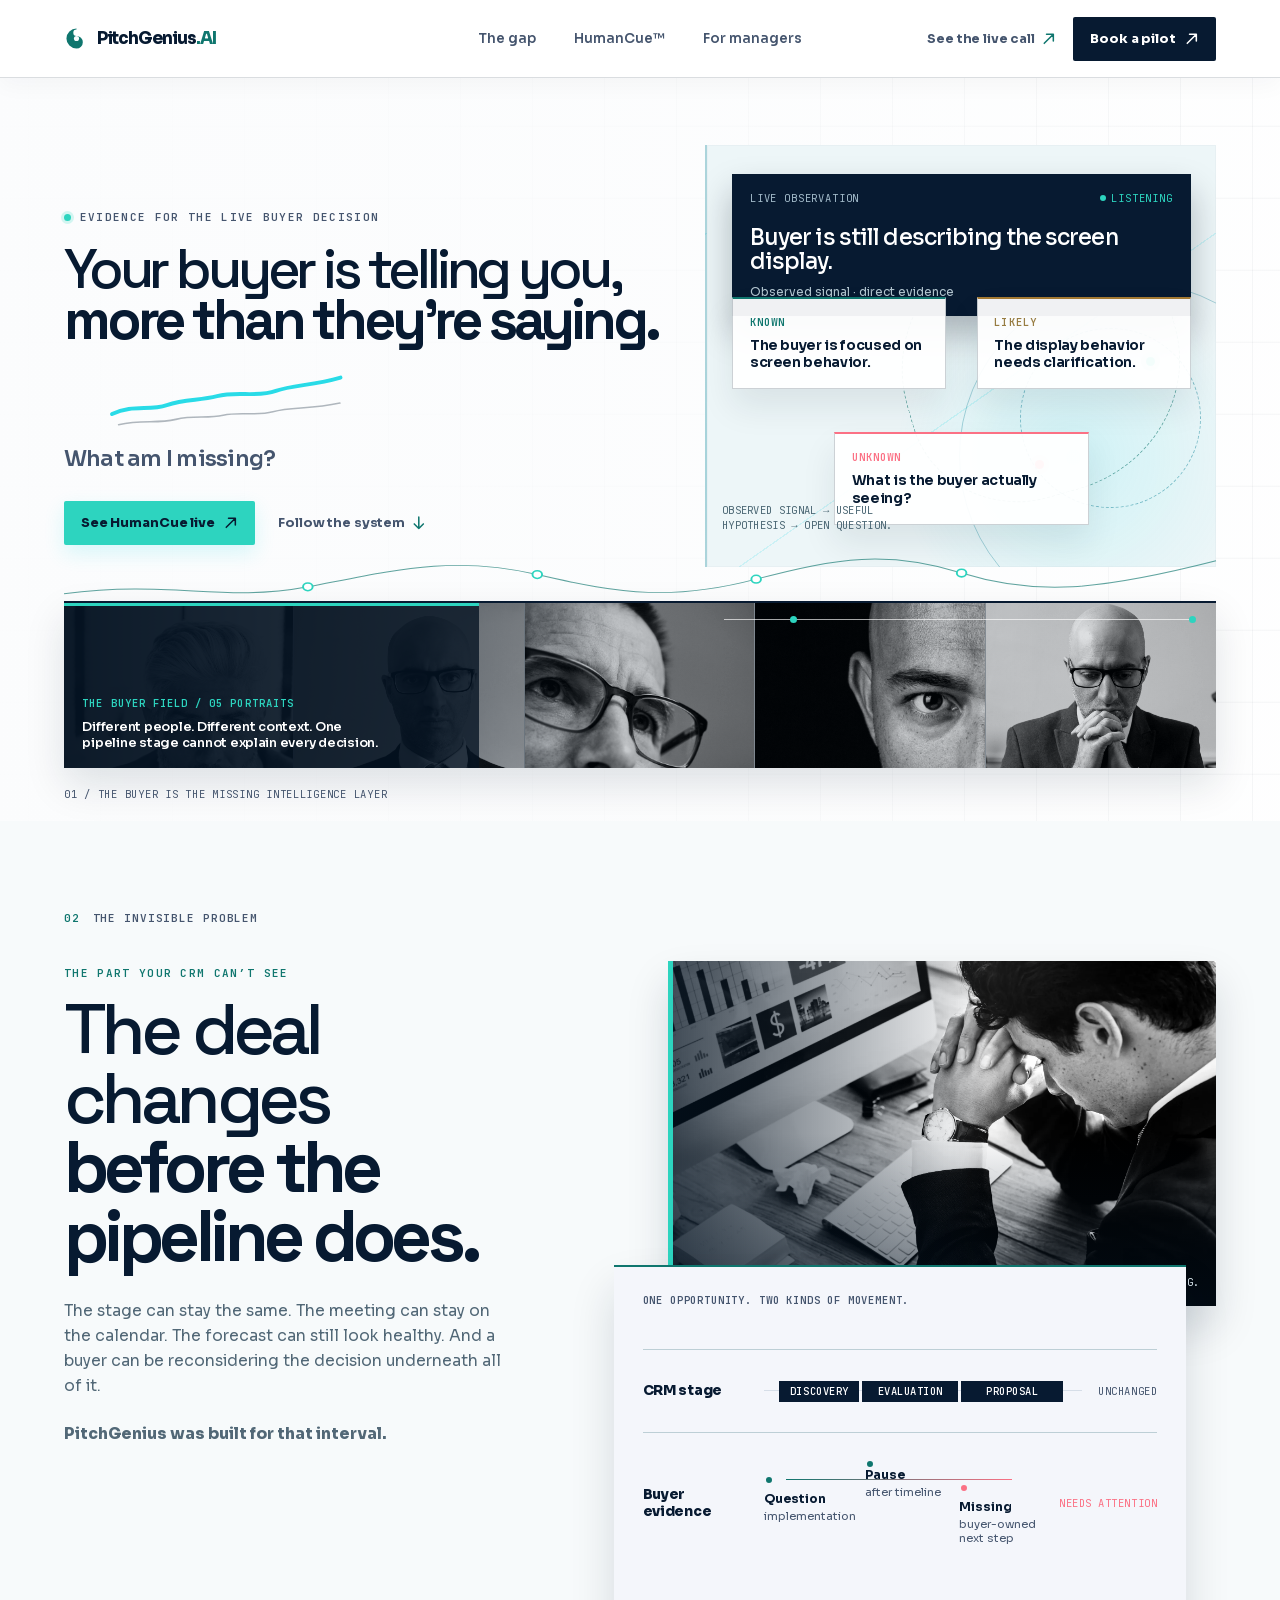
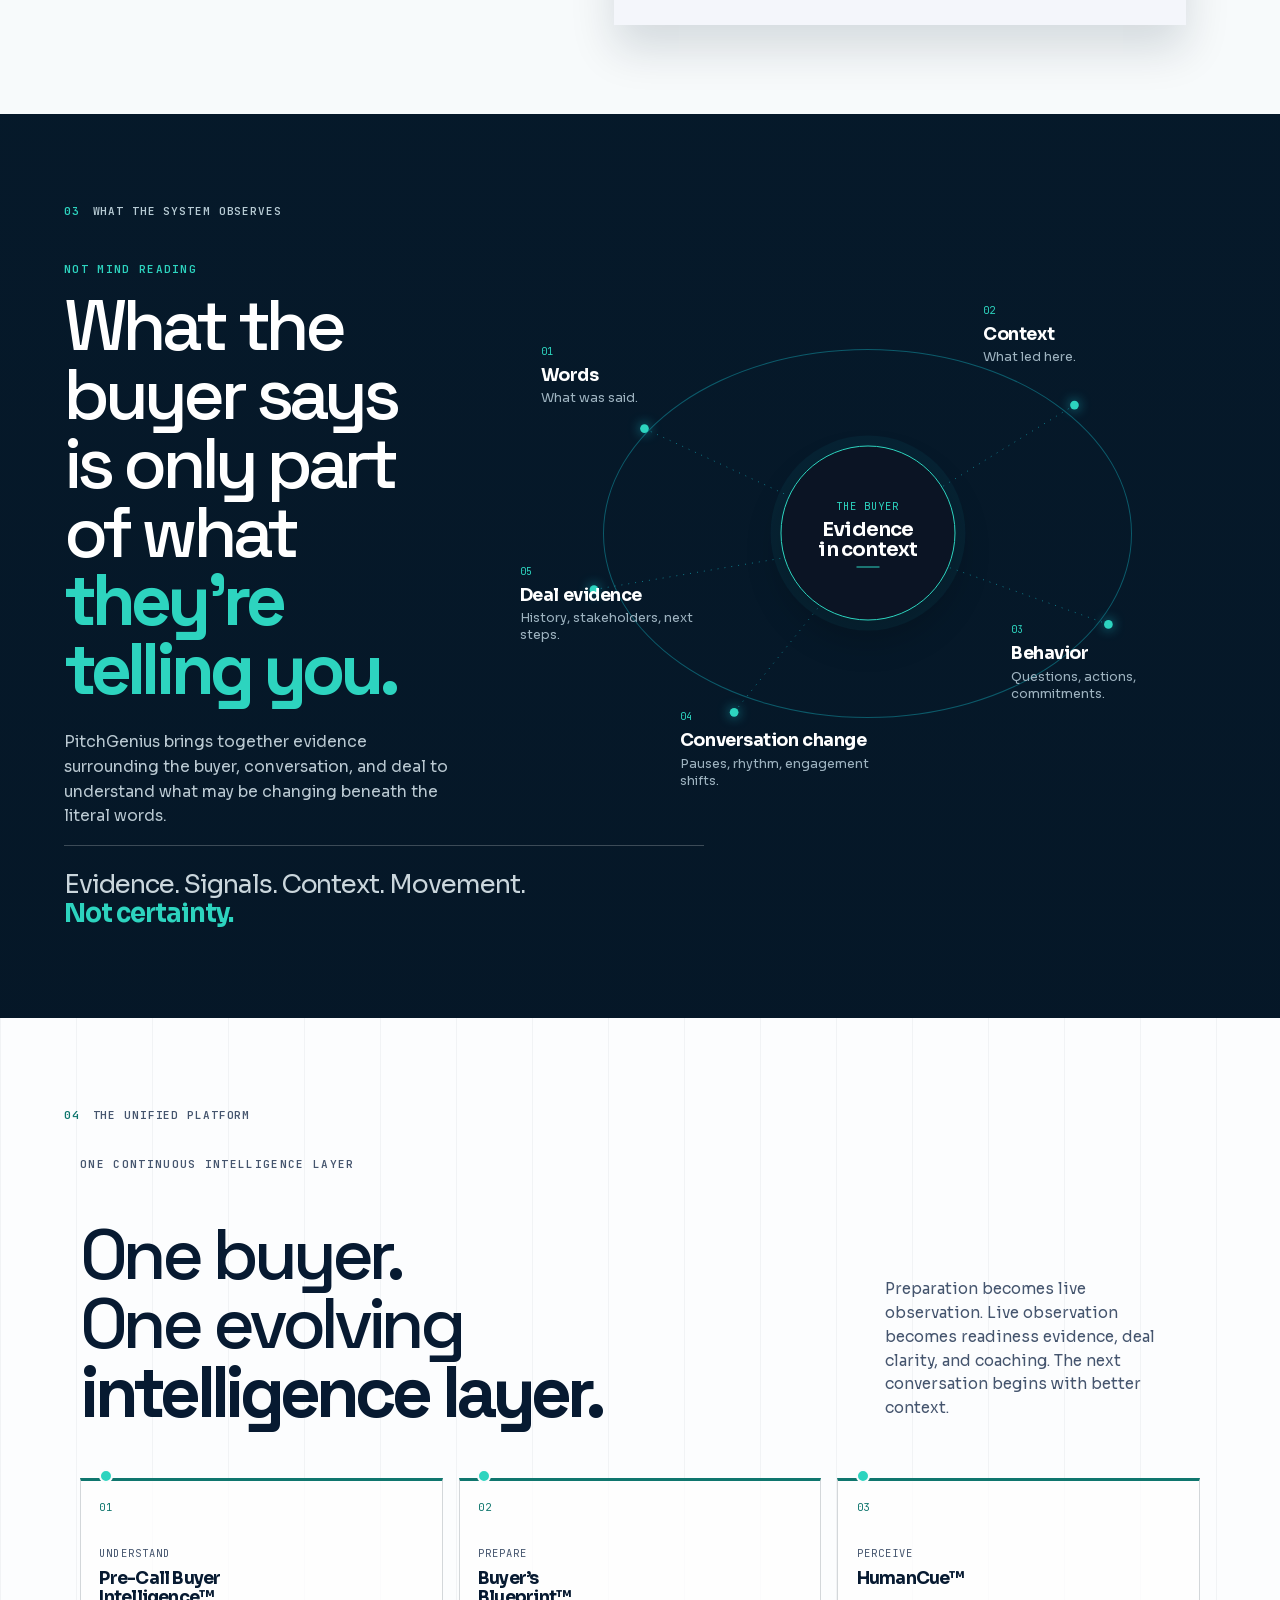
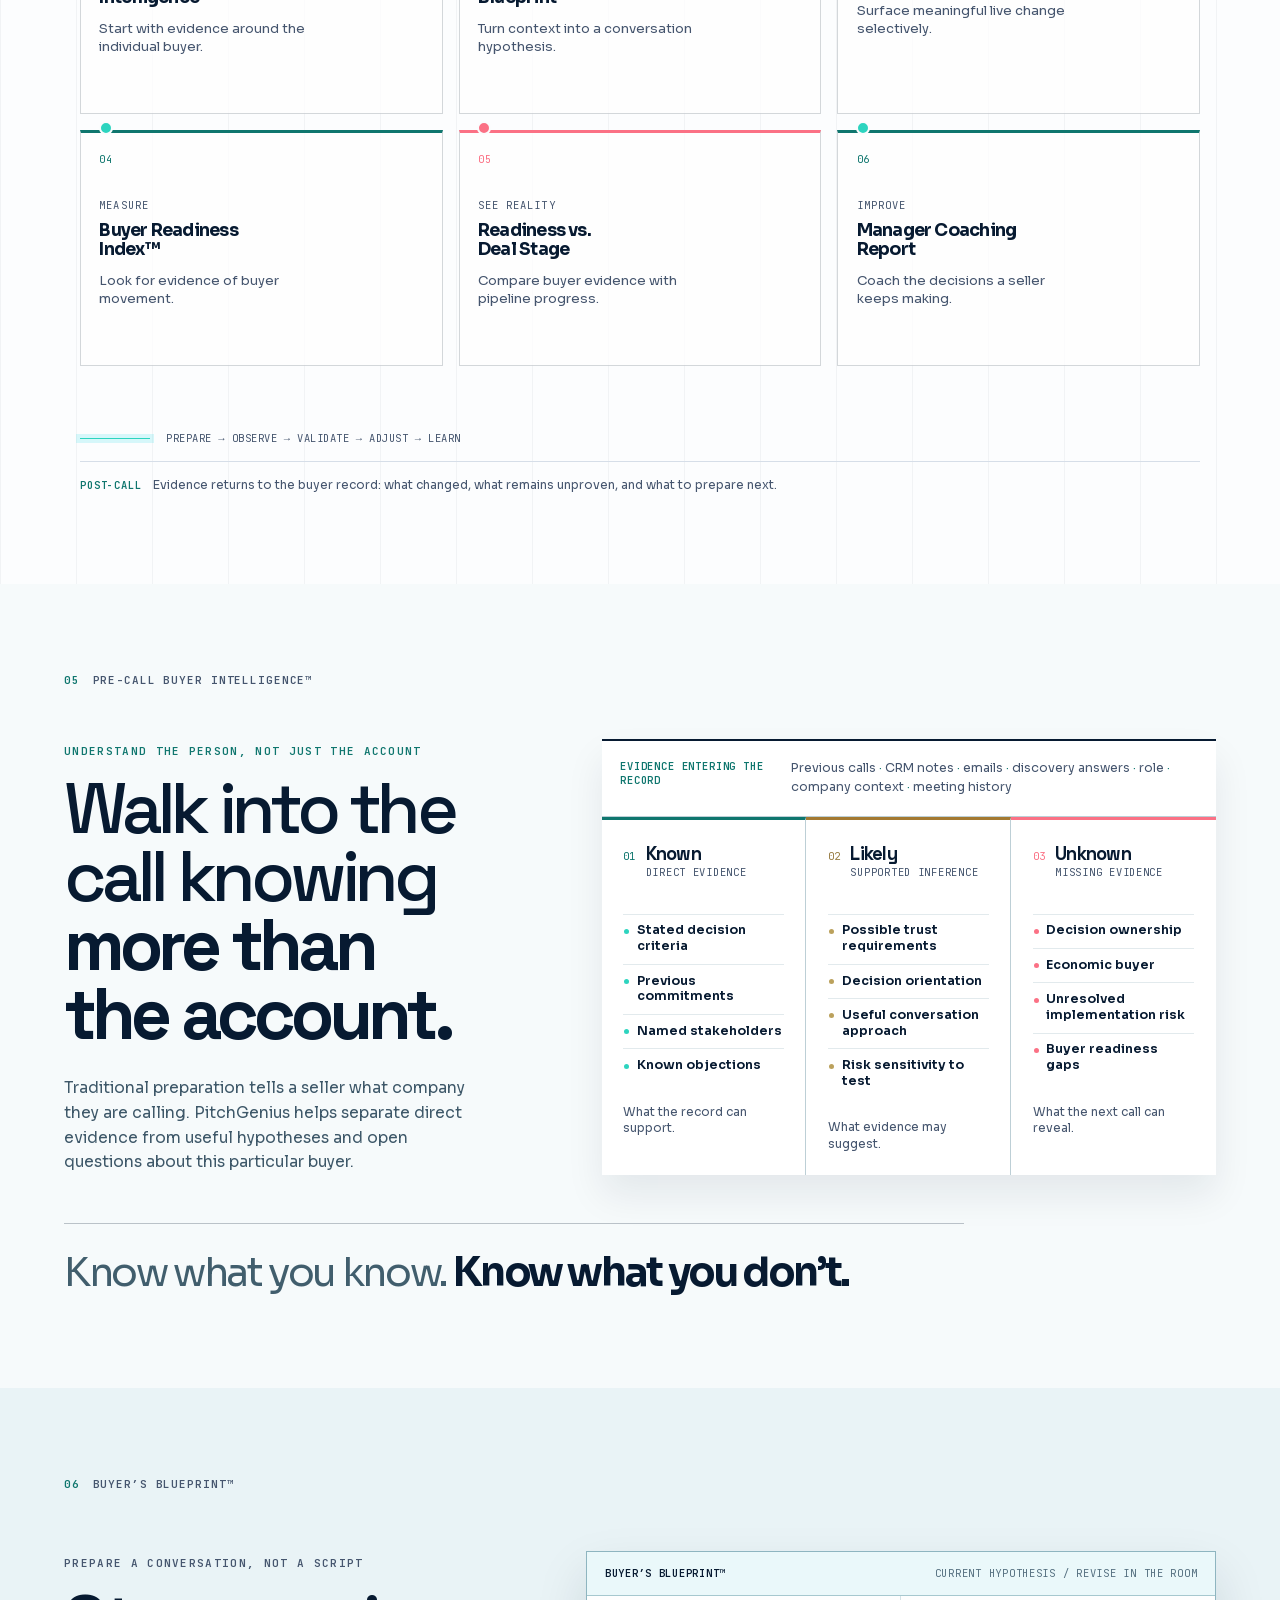
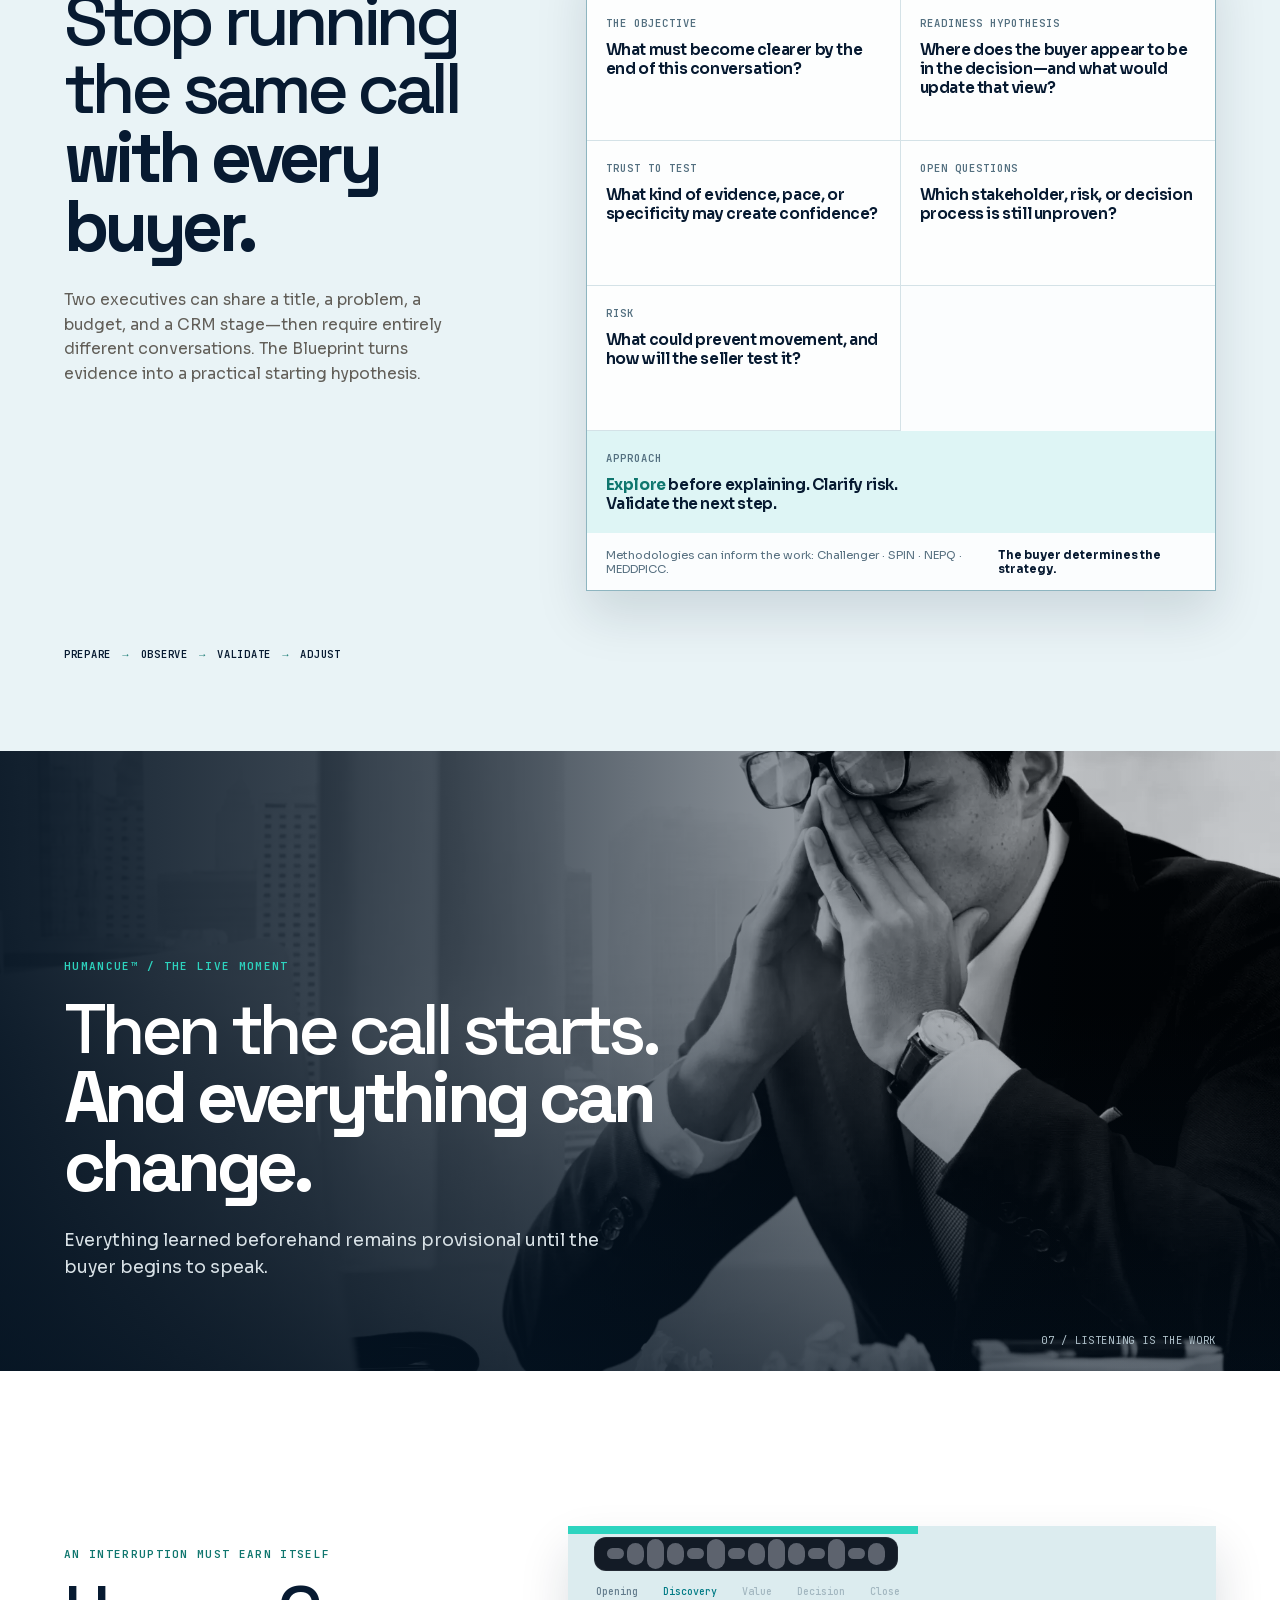
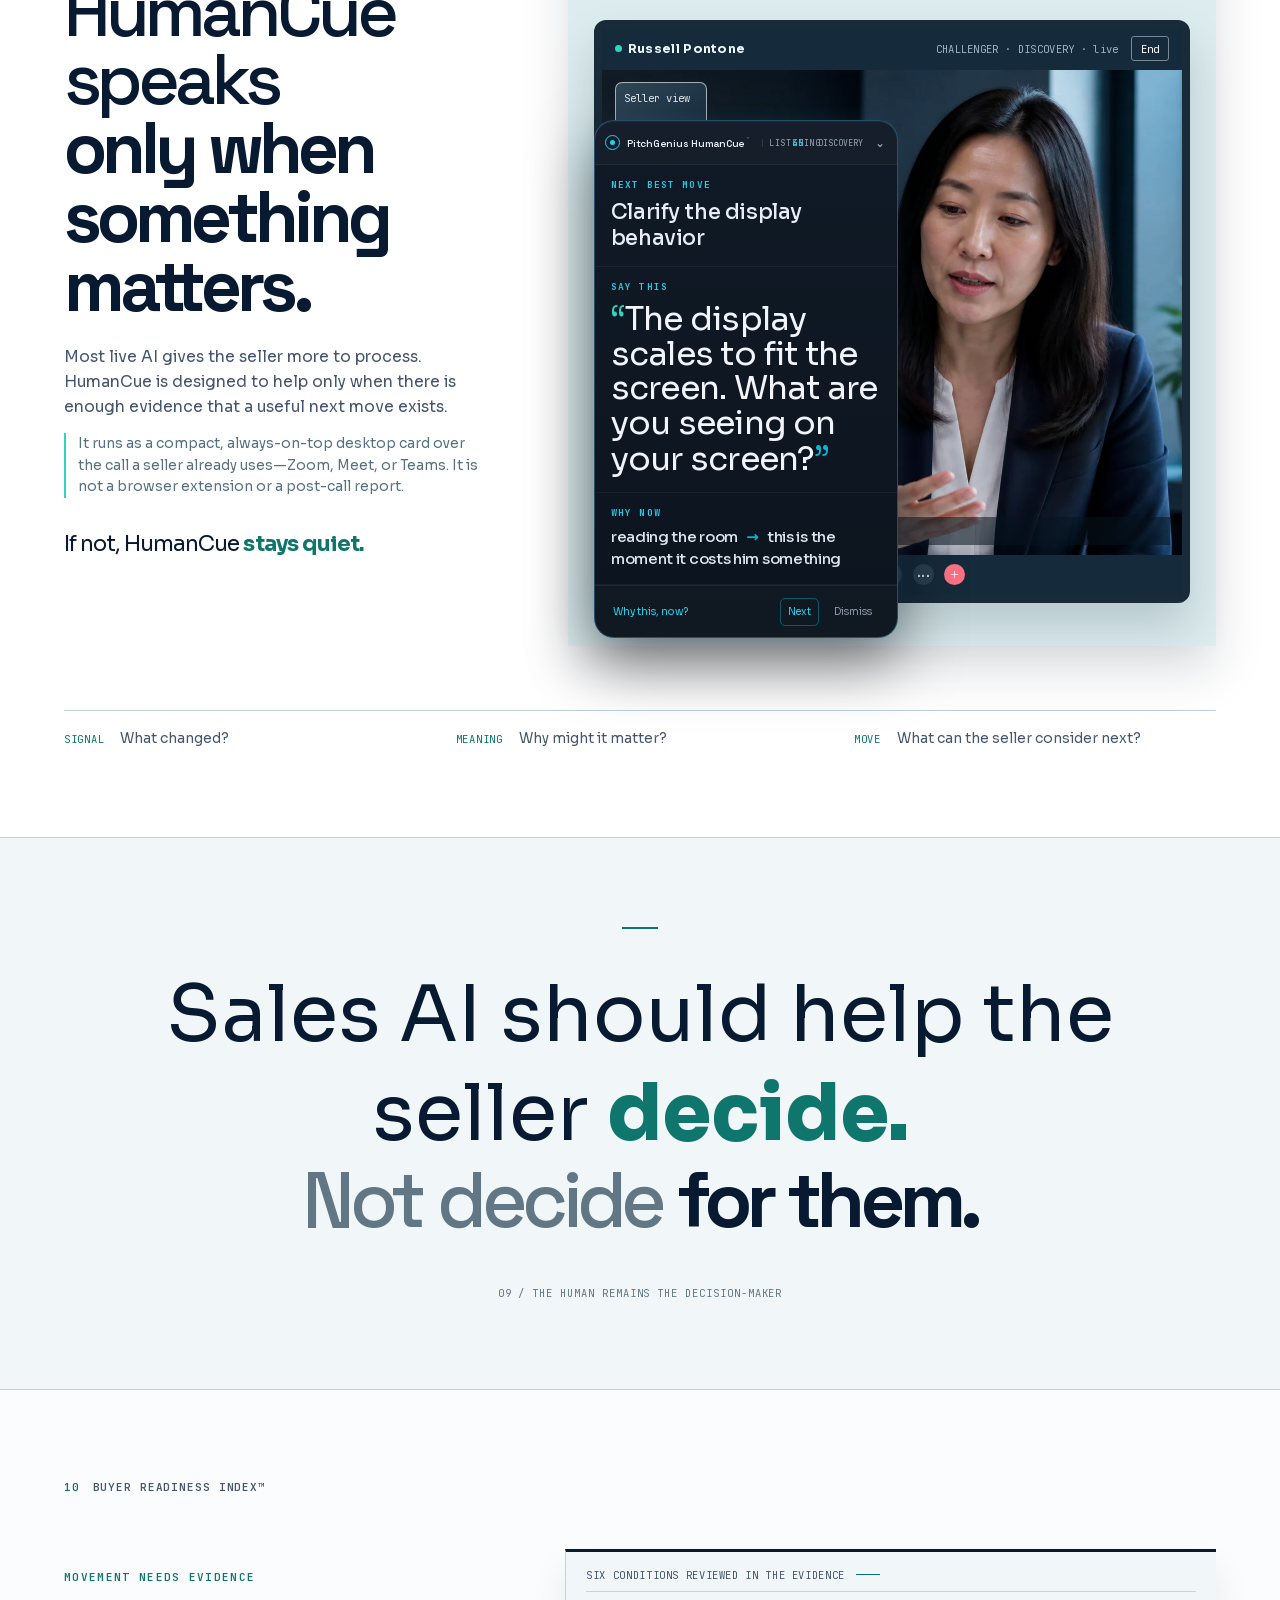
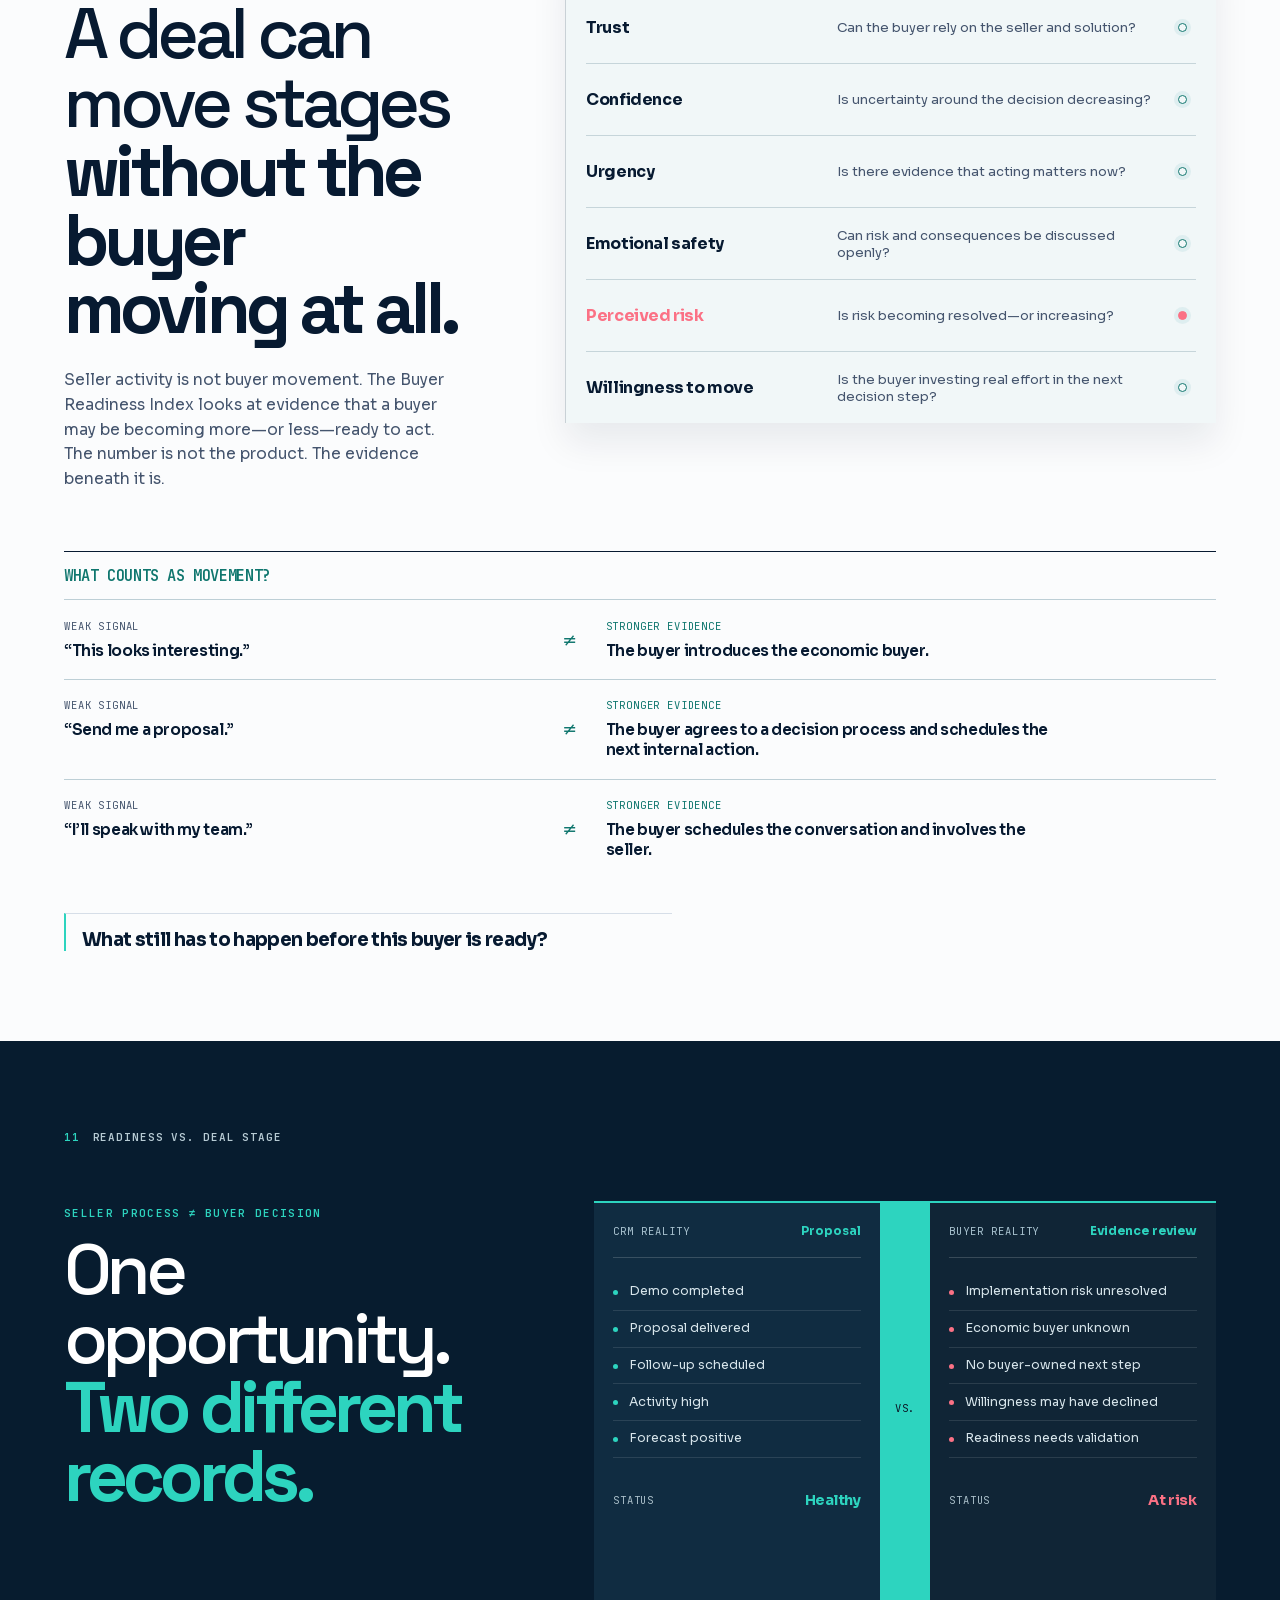
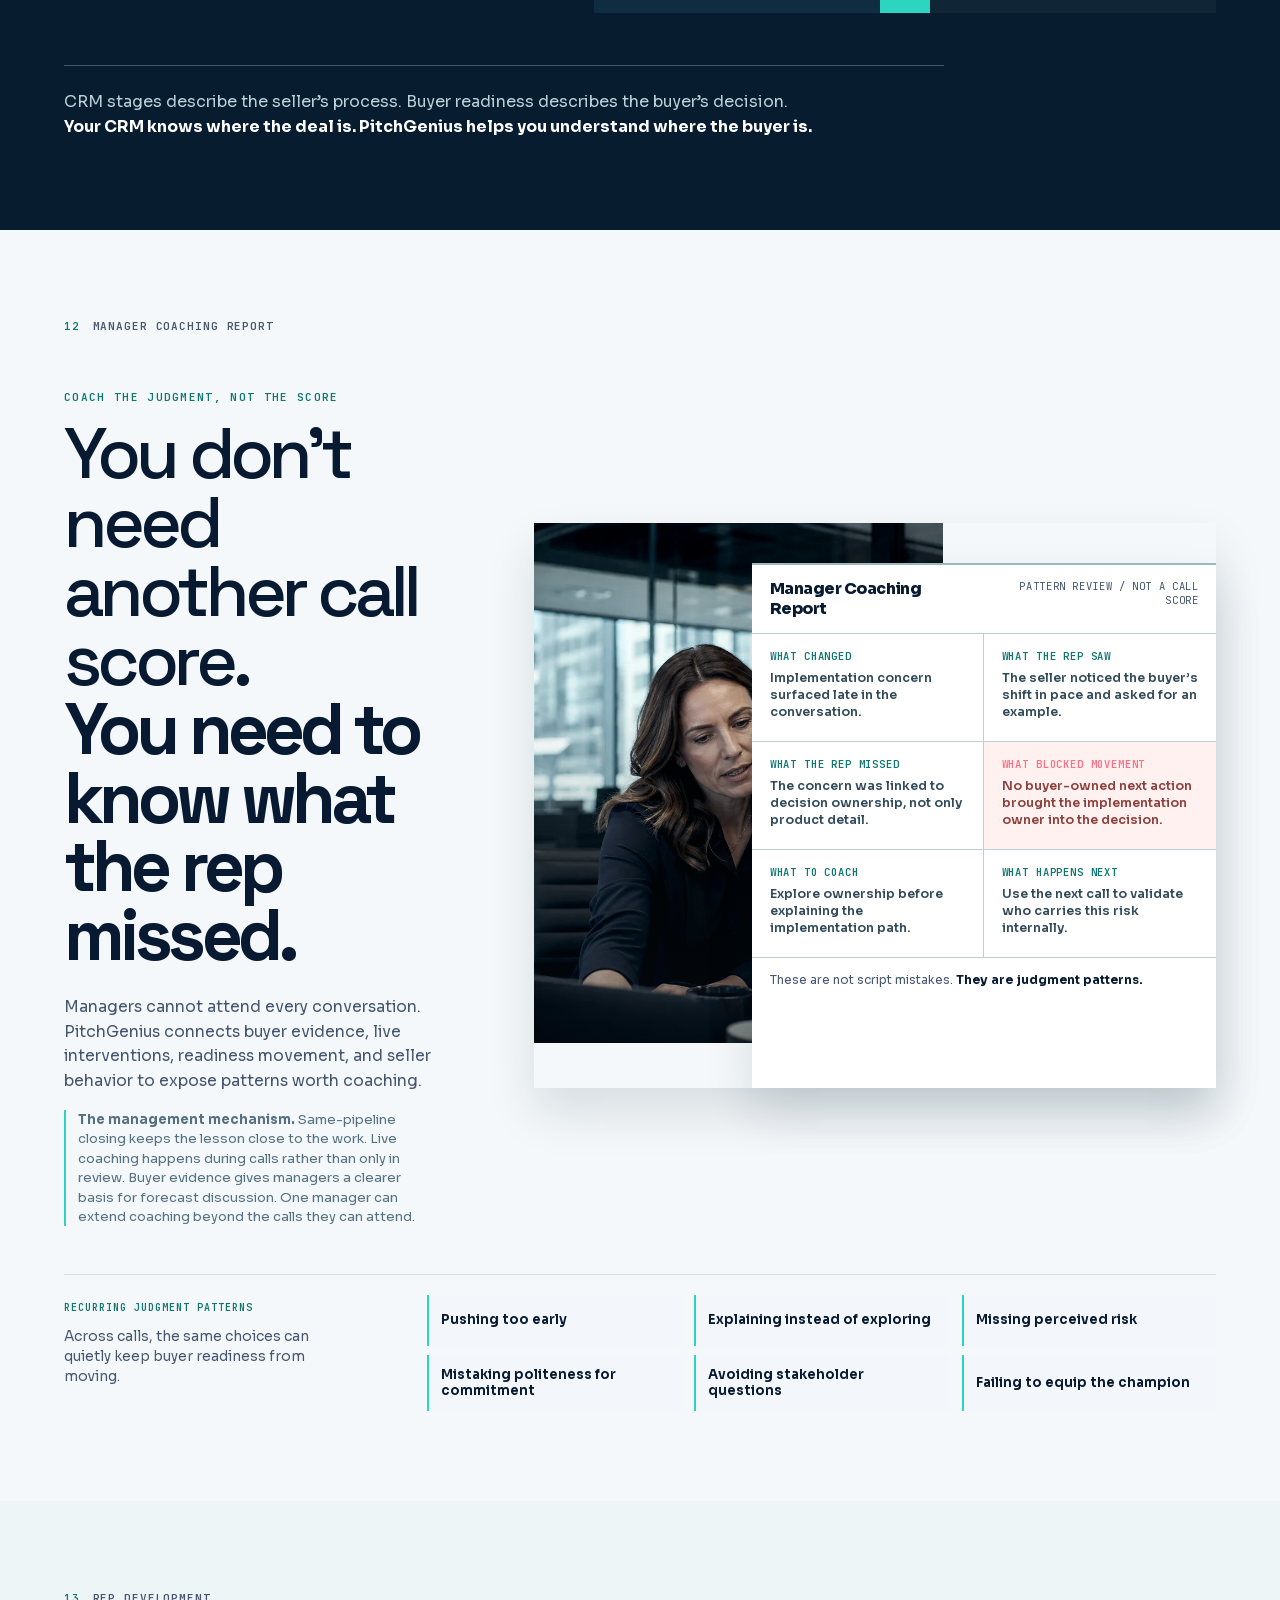
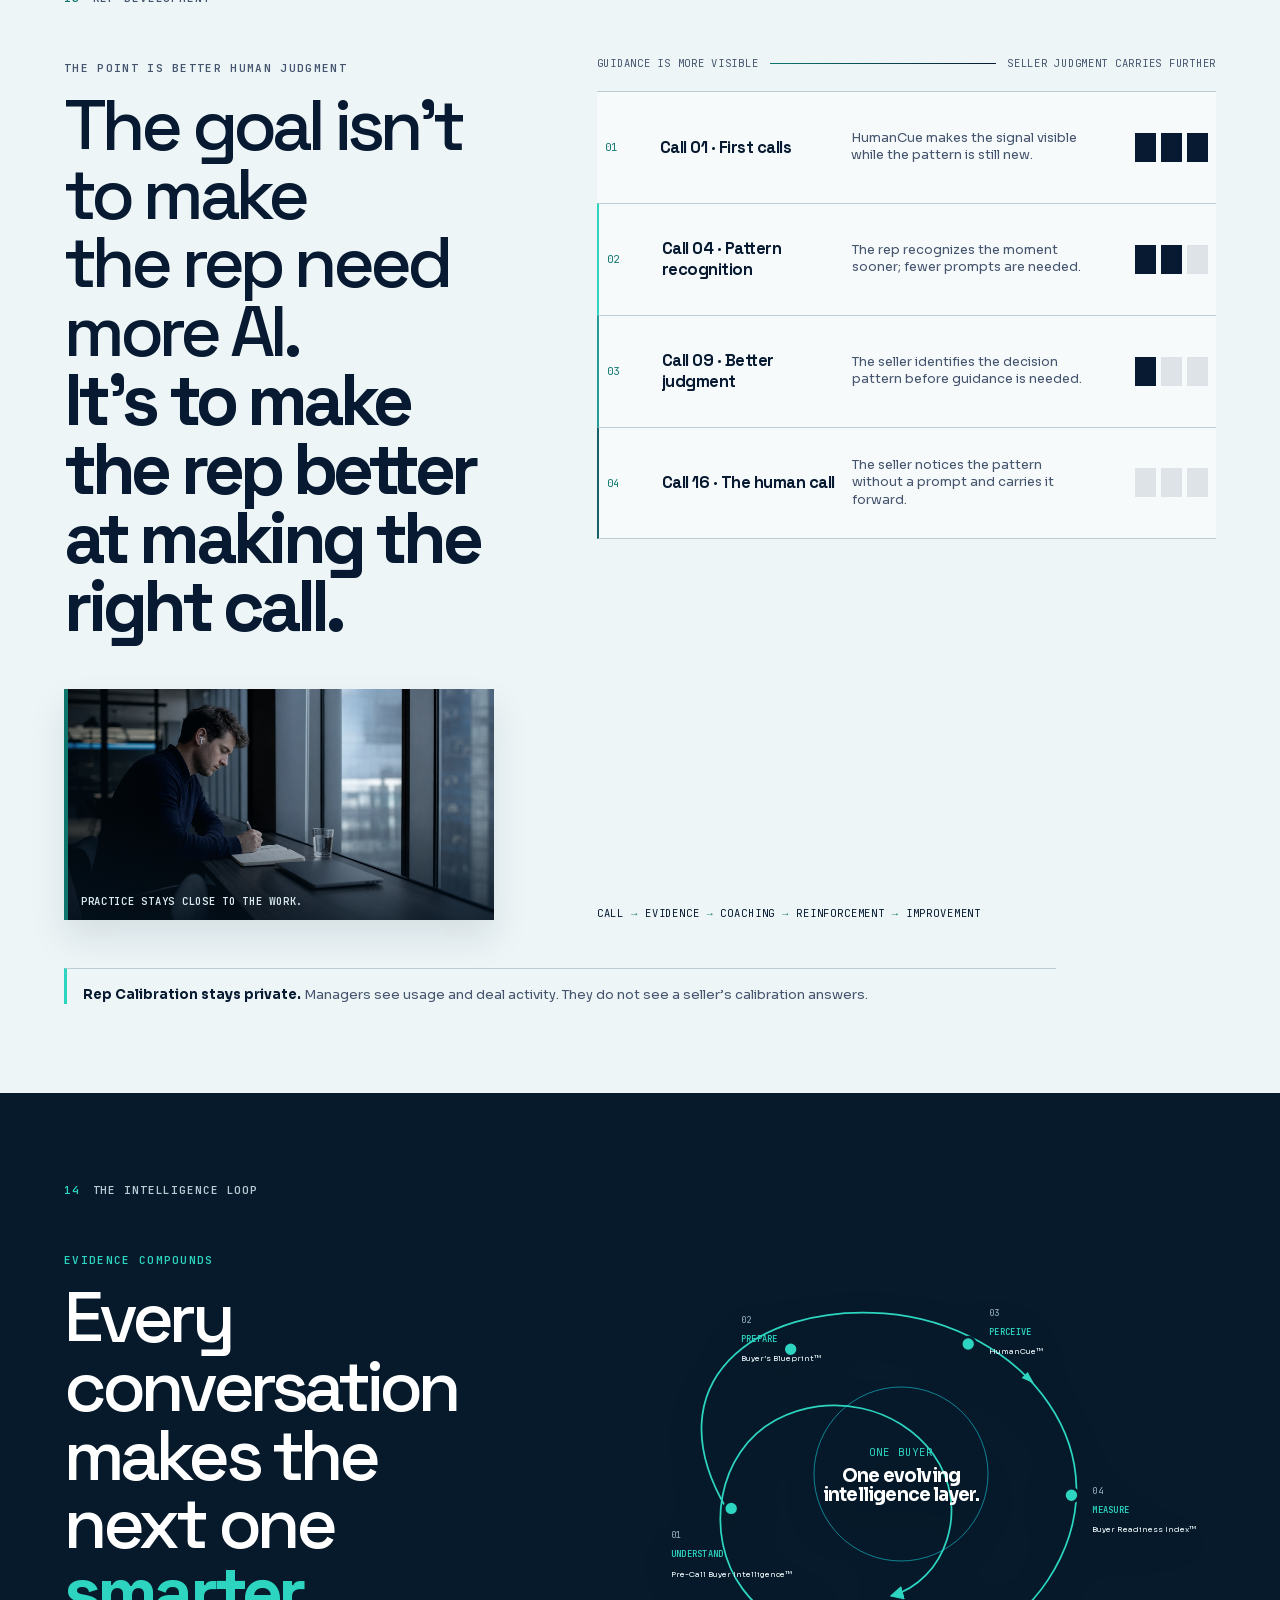
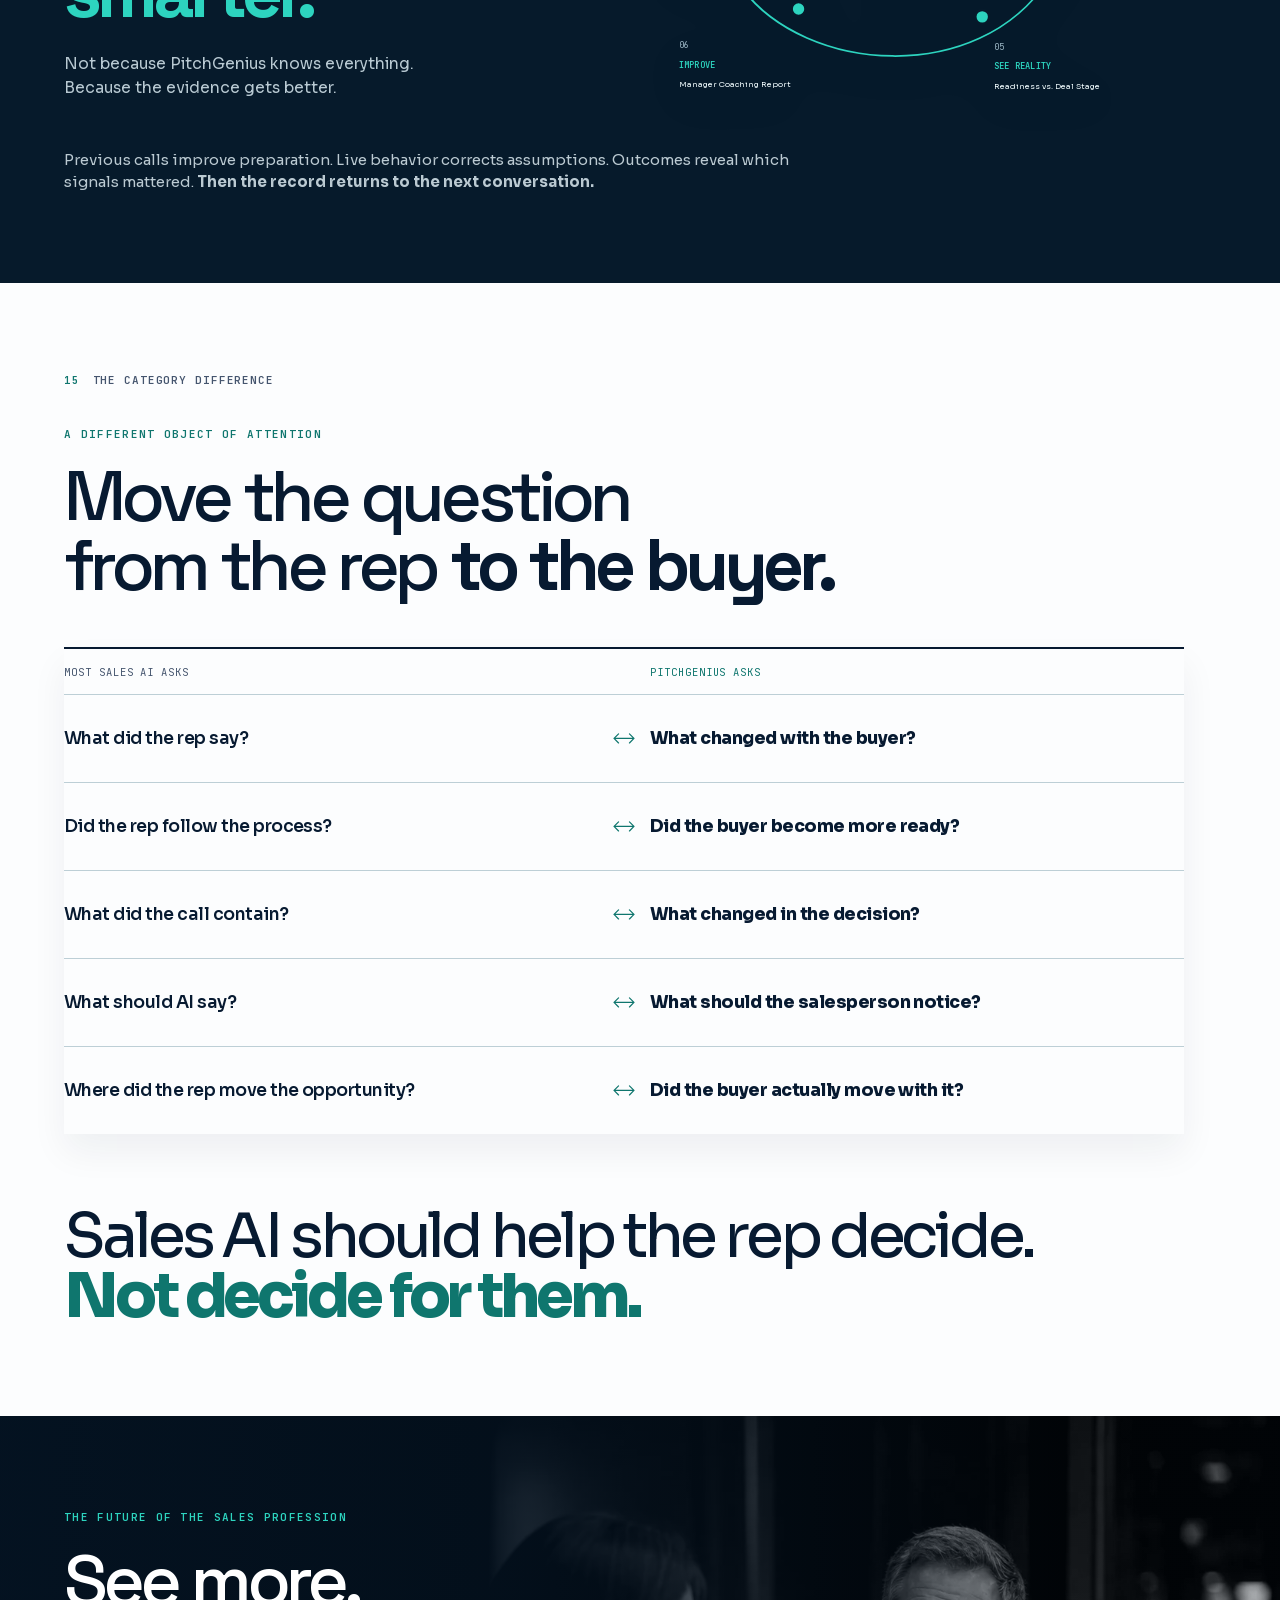
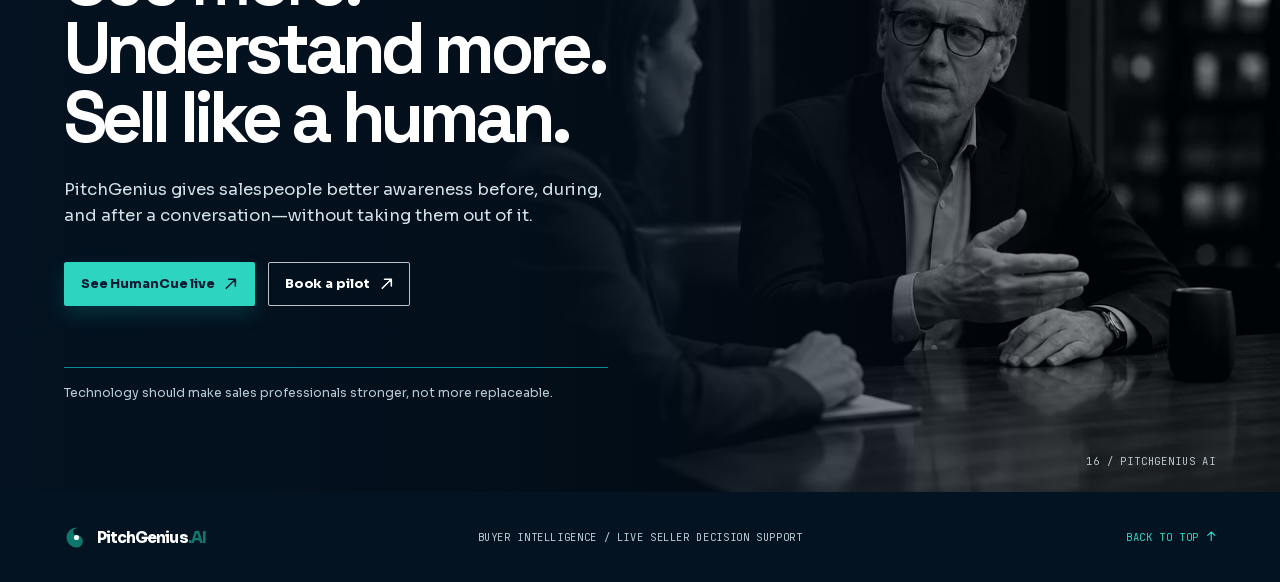
==== commit a5be8de6: "Polish HumanCue placement and interactions" ====
--- a/variant-g/site/index.html
+++ b/variant-g/site/index.html
@@ -237,7 +237,7 @@
       </div>
       <div class="call-stage" data-reveal style="--reveal-delay:.12s" role="group" aria-label="A live sales conversation with a compact HumanCue support panel">
         <div class="call-stage__meeting">
-          <div class="meeting-bar"><span class="meeting-bar__person"><i></i> Russell Pontone</span><span>Discovery · live</span><span class="meeting-bar__end" aria-hidden="true">End</span></div>
+          <div class="meeting-bar"><span class="meeting-bar__person"><i></i> Russell Pontone</span><span>CHALLENGER · DISCOVERY · live</span><span class="meeting-bar__end" aria-hidden="true">End</span></div>
           <div class="meeting-content">
             <div class="meeting-content__portrait"><img src="assets/f-meeting-buyer.webp" width="1672" height="941" loading="eager" decoding="async" alt="A buyer in a remote discovery conversation" /></div>
             <div class="meeting-content__camera"><span>Seller view</span><i></i></div>
@@ -245,18 +245,16 @@
           </div>
           <div class="meeting-controls" aria-hidden="true"><span><svg viewBox="0 0 20 20"><path d="M6.3 8.2a3.7 3.7 0 0 1 7.4 0v2.5a3.7 3.7 0 0 1-7.4 0Z"/><path d="M4.2 10.3a5.8 5.8 0 0 0 11.6 0M10 16.1v2.2M7.4 18.3h5.2"/></svg></span><span><svg viewBox="0 0 20 20"><path d="m4 7 8.3-3v12L4 13Z"/><path d="M12.3 8.2 16 6.5v7L12.3 12"/></svg></span><span><svg viewBox="0 0 20 20"><rect x="3.5" y="4" width="13" height="12" rx="1.5"/><path d="M7 16v1.8h6V16M7 7.2h6M7 10h6"/></svg></span><span class="meeting-control--more">•••</span><b><svg viewBox="0 0 20 20"><path d="M4 10h12M10 4v12"/></svg></b></div>
         </div>
-        <div class="cue-evidence" role="group" aria-label="HumanCue checks signal, context, evidence, meaning, and actionability before surfacing a cue">
-          <div class="cue-evidence__wave" aria-hidden="true"><i></i><i></i><i></i><i></i><i></i><i></i><i></i><i></i><i></i><i></i><i></i><i></i><i></i><i></i></div>
-          <ol class="cue-evidence__stages" aria-label="HumanCue stage row"><li>Opening</li><li class="is-current">Discovery</li><li>Value</li><li>Decision</li><li>Close</li></ol>
-        </div>
-        <article class="live-card pg-hc-card" aria-label="HumanCue live buyer-state support panel">
-          <header class="pg-hc-top">
+        <div class="h-cue-wave" aria-hidden="true"><i></i><i></i><i></i><i></i><i></i><i></i><i></i><i></i><i></i><i></i><i></i><i></i><i></i><i></i></div>
+        <ol class="h-stage-row" aria-label="HumanCue stage row"><li>Opening</li><li class="is-current">Discovery</li><li>Value</li><li>Decision</li><li>Close</li></ol>
+        <article class="live-card pg-hc-card" data-hc-draggable aria-grabbed="false" aria-label="HumanCue live buyer-state support panel. Drag the header to reposition the card.">
+          <header class="pg-hc-top" data-drag-handle tabindex="0" aria-label="Drag HumanCue card to reposition">
             <div class="pg-hc-brand"><i class="pg-hc-mark" aria-hidden="true"></i><strong>PitchGenius HumanCue<sup>™</sup></strong><span class="pg-hc-state live-card__state">Listening</span></div>
             <div class="pg-hc-context"><span class="pg-hc-readout"><b>45</b> · DISCOVERY</span><button class="pg-hc-fold" type="button" data-detail-toggle aria-expanded="false" aria-controls="humancue-context" aria-label="Show HumanCue context">⌄</button></div>
           </header>
           <div class="pg-hc-main">
             <div class="live-card__blocks pg-hc-cues" data-cue-current>
-              <section class="pg-hc-next"><h3>NEXT BEST MOVE</h3><p>Clarify the display behavior</p><small>Evidence: the buyer is still describing the screen display.</small></section>
+              <section class="pg-hc-next"><h3>NEXT BEST MOVE</h3><p>Clarify the display behavior</p></section>
               <section class="pg-hc-say"><h3>SAY THIS</h3><p class="live-card__quote">The display scales to fit the screen. What are you seeing on your screen?</p></section>
               <section class="pg-hc-why"><h3>WHY NOW</h3><p>reading the room <b aria-hidden="true">→</b> this is the moment it costs him something</p></section>
             </div>
--- a/variant-g/site/mockup-quality.css
+++ b/variant-g/site/mockup-quality.css
@@ -81,16 +81,7 @@
 .pg-hc-status button { padding: .4rem .6rem; color: #22d3ee; border: 1px solid rgba(6,182,212,.42); border-radius: 5px; background: transparent; font-size: 10px; }
 .pg-hc-card button:focus-visible { outline: 2px solid #22d3ee; outline-offset: 2px; }
 
-/* Keep the product's separate wave and stage row above the card. */
-.cue-evidence { display: block !important; position: absolute !important; z-index: 10; top: 1.5% !important; right: 4% !important; left: auto !important; width: min(50%, 360px) !important; }
-.cue-evidence__wave { display: flex !important; align-items: center; gap: 3px; height: 34px; padding: 0 12px; border: 1px solid rgba(255,255,255,.065); border-radius: 12px; background: #131b26; }
-.cue-evidence__wave i { flex: 1 1 0; min-width: 2px; height: 35%; border-radius: 99px; background: rgba(232,236,247,.35); animation: pg-hc-wave 1.4s ease-in-out infinite alternate; }
-.cue-evidence__wave i:nth-child(2n) { height: 68%; animation-delay: .12s; }
-.cue-evidence__wave i:nth-child(3n) { height: 95%; animation-delay: .24s; }
-.cue-evidence__stages { display: flex !important; justify-content: space-between; gap: .5rem; margin: 8px 2px 0; padding: 0; color: #e8edf7; list-style: none; font: 500 10px/1 var(--mono, ui-monospace); }
-.cue-evidence__stages li { opacity: .34; white-space: nowrap; }
-.cue-evidence__stages li:first-child { opacity: .72; }
-.cue-evidence__stages li.is-current { opacity: 1; color: #22d3ee; }
+/* Keep the product's separate wave and plain-text stage row above the card. */
 .h-cue-wave { display: flex !important; align-items: center; gap: 3px; height: 34px; padding: 0 12px; border: 1px solid rgba(255,255,255,.065); border-radius: 12px; background: #131b26; }
 .h-cue-wave i { flex: 1 1 0; min-width: 2px; height: 35%; border-radius: 99px; background: rgba(232,236,247,.35); animation: pg-hc-wave 1.4s ease-in-out infinite alternate; }
 .h-cue-wave i:nth-child(2n) { height: 68%; animation-delay: .12s; }
@@ -103,28 +94,28 @@
 .call-stage:not(.h-live-stage), .h-live-stage { min-height: 720px !important; overflow: visible !important; }
 @media (max-width:1120px) and (min-width:721px) {
   .call-stage:not(.h-live-stage) > .pg-hc-card, .h-live-stage .h-cue-readout .pg-hc-card { width: min(58%, 360px) !important; }
-  .cue-evidence, .h-live-stage .h-cue-readout { width: min(58%, 360px) !important; }
+  .h-live-stage .h-cue-readout { width: min(58%, 360px) !important; }
   .h-live-stage .h-cue-readout .pg-hc-card { width: 100% !important; }
   .call-stage:not(.h-live-stage), .h-live-stage { min-height: 720px !important; }
 }
 @media (max-width:720px) {
   .call-stage:not(.h-live-stage), .h-live-stage { min-height: 620px !important; }
   .call-stage:not(.h-live-stage) > .pg-hc-card, .h-live-stage .h-cue-readout .pg-hc-card { top: 8% !important; right: 3% !important; left: 3% !important; width: auto !important; }
-  .cue-evidence, .h-live-stage .h-cue-readout { top: 2% !important; right: 3% !important; left: 3% !important; width: auto !important; max-width: none !important; }
+  .h-live-stage .h-cue-readout { top: 2% !important; right: 3% !important; left: 3% !important; width: auto !important; max-width: none !important; }
   .pg-hc-brand strong { font-size: 10.5px; }
   .pg-hc-state { display: inline; margin-left: .35rem; padding-left: .35rem; font-size: 8px; letter-spacing: .08em; }
   .pg-hc-cues > section { padding: 14px 15px !important; }
   .pg-hc-next p { font-size: 20px !important; }
   .pg-hc-say p { font-size: 20px !important; }
   .pg-hc-why p { font-size: 14px !important; }
-  .cue-evidence__stages, .h-stage-row { font-size: 9px; gap: .25rem; }
+  .h-stage-row { font-size: 9px; gap: .25rem; }
 }
 @media (max-width:390px) {
   .pg-hc-top { grid-template-columns: minmax(0,1fr) auto !important; padding-inline: 11px !important; }
   .pg-hc-brand strong { max-width: 19ch; }
   .pg-hc-context { gap: .25rem; font-size: 8px; }
   .pg-hc-detail { grid-template-columns: 1fr; gap: .5rem; }
-  .cue-evidence__stages, .h-stage-row { font-size: 8px; }
+  .h-stage-row { font-size: 8px; }
 }
 @media (max-width:720px) {
   .pg-hc-brand strong { font-size: 9px !important; }
@@ -142,7 +133,7 @@
 .call-stage:not(.h-live-stage) > .pg-hc-card { top: 13% !important; }
 .h-live-stage .h-cue-readout .pg-hc-card { top: calc(100% + 8px) !important; }
 @media (prefers-reduced-motion: reduce) {
-  .cue-evidence__wave i, .h-cue-wave i { animation: none !important; transform: none !important; }
+  .h-cue-wave i { animation: none !important; transform: none !important; }
 }
 @media (max-width:460px) {
   .intelligence-loop { overflow-x: clip !important; }
@@ -152,8 +143,7 @@
 /* Final fidelity pass: keep the shipping card's large Sora money line
    legible, and give its collapsed context the product's two-column shape. */
 @media (min-width:721px) {
-  .call-stage:not(.h-live-stage) > .pg-hc-card,
-  .cue-evidence { width: min(68%, 500px) !important; }
+  .call-stage:not(.h-live-stage) > .pg-hc-card { width: min(47%, 410px) !important; }
   .h-live-stage .h-cue-readout { width: min(68%, 500px) !important; max-width: 500px !important; }
 }
 .pg-hc-say p,
@@ -164,10 +154,10 @@
   font-weight: 400 !important;
   line-height: 1.05 !important;
   letter-spacing: -.024em !important;
-  display: -webkit-box;
-  -webkit-box-orient: vertical;
-  -webkit-line-clamp: 3;
-  overflow: hidden;
+  /* Never truncate the product's actual recommendation. Let the card grow
+     by a line at narrow widths so the buyer-facing sentence remains whole. */
+  display: block;
+  overflow: visible;
 }
 .pg-hc-detail { grid-template-columns: repeat(2, minmax(0, 1fr)) !important; }
 
@@ -207,9 +197,160 @@
   .h-live-stage .h-cue-readout { margin-top: 0; }
 }
 
+/* Give the live surface a deliberate safe zone: the buyer remains visible on
+   the right while the card lives over the quiet wall on the left. */
+@media (min-width:1121px) {
+  .call-stage:not(.h-live-stage) > .h-cue-wave {
+    position: absolute !important;
+    z-index: 10;
+    top: 1.5% !important;
+    right: auto !important;
+    left: 4% !important;
+    width: min(47%, 410px) !important;
+  }
+  .call-stage:not(.h-live-stage) > .h-stage-row {
+    position: absolute !important;
+    z-index: 10;
+    top: calc(1.5% + 42px) !important;
+    right: auto !important;
+    left: 4% !important;
+    width: min(47%, 410px) !important;
+    margin-top: 8px !important;
+  }
+  .call-stage:not(.h-live-stage) > .pg-hc-card {
+    top: 27% !important;
+    right: auto !important;
+    left: 4% !important;
+    width: min(47%, 410px) !important;
+  }
+  .h-live-stage .h-cue-readout {
+    top: 16% !important;
+    right: auto !important;
+    left: 3% !important;
+    width: min(48%, 440px) !important;
+    max-width: 440px !important;
+  }
+  .pg-hc-top { cursor: grab; user-select: none; touch-action: none; }
+  .pg-hc-top:active,
+  .pg-hc-card.is-dragging .pg-hc-top,
+  .pg-hc-dragging .pg-hc-top { cursor: grabbing; }
+  .pg-hc-card.is-dragging,
+  .pg-hc-dragging { transition: none !important; }
+}
+
+@media (min-width:721px) and (max-width:1120px) {
+  .call-stage:not(.h-live-stage) > .h-cue-wave {
+    position: absolute !important;
+    z-index: 10;
+    top: 1.5% !important;
+    right: auto !important;
+    left: 1% !important;
+    width: min(52%, 300px) !important;
+  }
+  .call-stage:not(.h-live-stage) > .h-stage-row {
+    position: absolute !important;
+    z-index: 10;
+    top: calc(1.5% + 42px) !important;
+    right: auto !important;
+    left: 1% !important;
+    width: min(52%, 300px) !important;
+    margin-top: 8px !important;
+    color: #355166 !important;
+  }
+  .call-stage:not(.h-live-stage) > .h-stage-row li.is-current { color: #007b85 !important; }
+  .call-stage:not(.h-live-stage) > .pg-hc-card {
+    top: 27% !important;
+    right: auto !important;
+    left: 1% !important;
+    width: min(52%, 300px) !important;
+  }
+}
+
+/* On phones the meeting and the recommendation are a readable vertical
+   sequence. This keeps the face unobstructed and prevents a tiny overlay. */
+@media (max-width:720px) {
+  .call-stage:not(.h-live-stage) {
+    display: grid !important;
+    grid-template-columns: minmax(0, 1fr) !important;
+    gap: .8rem !important;
+    min-height: 0 !important;
+    padding-bottom: 1rem;
+    overflow: visible !important;
+    background: transparent !important;
+  }
+  .call-stage:not(.h-live-stage) .call-stage__meeting {
+    position: relative !important;
+    inset: auto !important;
+    order: 1;
+    width: 100% !important;
+    height: clamp(260px, 78vw, 430px) !important;
+  }
+  .call-stage:not(.h-live-stage) > .h-cue-wave {
+    position: relative !important;
+    inset: auto !important;
+    order: 2;
+    width: 100% !important;
+  }
+  .call-stage:not(.h-live-stage) > .h-stage-row {
+    position: relative !important;
+    inset: auto !important;
+    order: 3;
+    width: 100% !important;
+    margin: 0 !important;
+  }
+  .call-stage:not(.h-live-stage) > .pg-hc-card {
+    position: relative !important;
+    inset: auto !important;
+    order: 4;
+    width: 100% !important;
+    max-width: none !important;
+    margin: 0 !important;
+  }
+}
+
 /* Keep the decorative hero route inside the field on narrow H canvases. */
 @media (max-width:680px) {
   body.variant-h .hero__field { overflow: hidden !important; }
   body.variant-h .hero__field .field-path { inset: 1rem !important; }
   body.variant-h .hero__field .field-path__line { inset: 5% 4% !important; transform: rotate(-8deg) !important; }
 }
+
+/* The header keeps all four canonical tokens in one 44px line even when the
+   landing-page overlay narrows. Shrink the utility typography before allowing
+   the product name or the readiness reading to disappear. */
+@media (min-width:721px) {
+  .pg-hc-top { grid-template-columns: max-content auto !important; gap: .35rem !important; padding-inline: 10px !important; }
+  .pg-hc-brand strong { flex: 0 0 auto; max-width: none; font-size: 10px !important; letter-spacing: -.025em; }
+  .pg-hc-state { margin-left: .35rem; padding-left: .35rem; font-size: 8px; }
+  .pg-hc-context { gap: .25rem; font-size: 8px; }
+}
+@media (max-width:720px) {
+  .pg-hc-top { grid-template-columns: max-content auto !important; gap: .25rem !important; padding-inline: 8px !important; }
+  .pg-hc-brand { gap: .25rem; }
+  .pg-hc-mark { width: 11px; height: 11px; flex-basis: 11px; }
+  .pg-hc-mark::after { inset: 3px; }
+  .pg-hc-brand strong { flex: 0 0 auto; max-width: none; font-size: 8px !important; letter-spacing: -.035em; }
+  .pg-hc-state { margin-left: .25rem; padding-left: .25rem; font-size: 6.5px !important; letter-spacing: .06em; }
+  .pg-hc-context { gap: .18rem; font-size: 7px; letter-spacing: -.025em; }
+  .pg-hc-fold { width: 18px; height: 18px; }
+}
+@media (max-width:340px) {
+  .pg-hc-brand strong { font-size: 7px !important; }
+  .pg-hc-state { font-size: 6px !important; }
+  .pg-hc-context { font-size: 6.5px; }
+}
+
+/* The spoken recommendation is product output, never decorative filler: it
+   must remain complete at every supported width. */
+.pg-hc-say p,
+body.variant-h .h-live-card__body .live-card__quote {
+  display: block !important;
+  overflow: visible !important;
+  -webkit-box-orient: initial !important;
+  -webkit-line-clamp: unset !important;
+}
+@media (min-width:1121px) {
+  .call-stage:not(.h-live-stage) > .h-stage-row { color: #355166 !important; }
+  .call-stage:not(.h-live-stage) > .h-stage-row li.is-current { color: #007b85 !important; }
+}
+body.variant-h .pg-hc-state { display: inline-block !important; }
